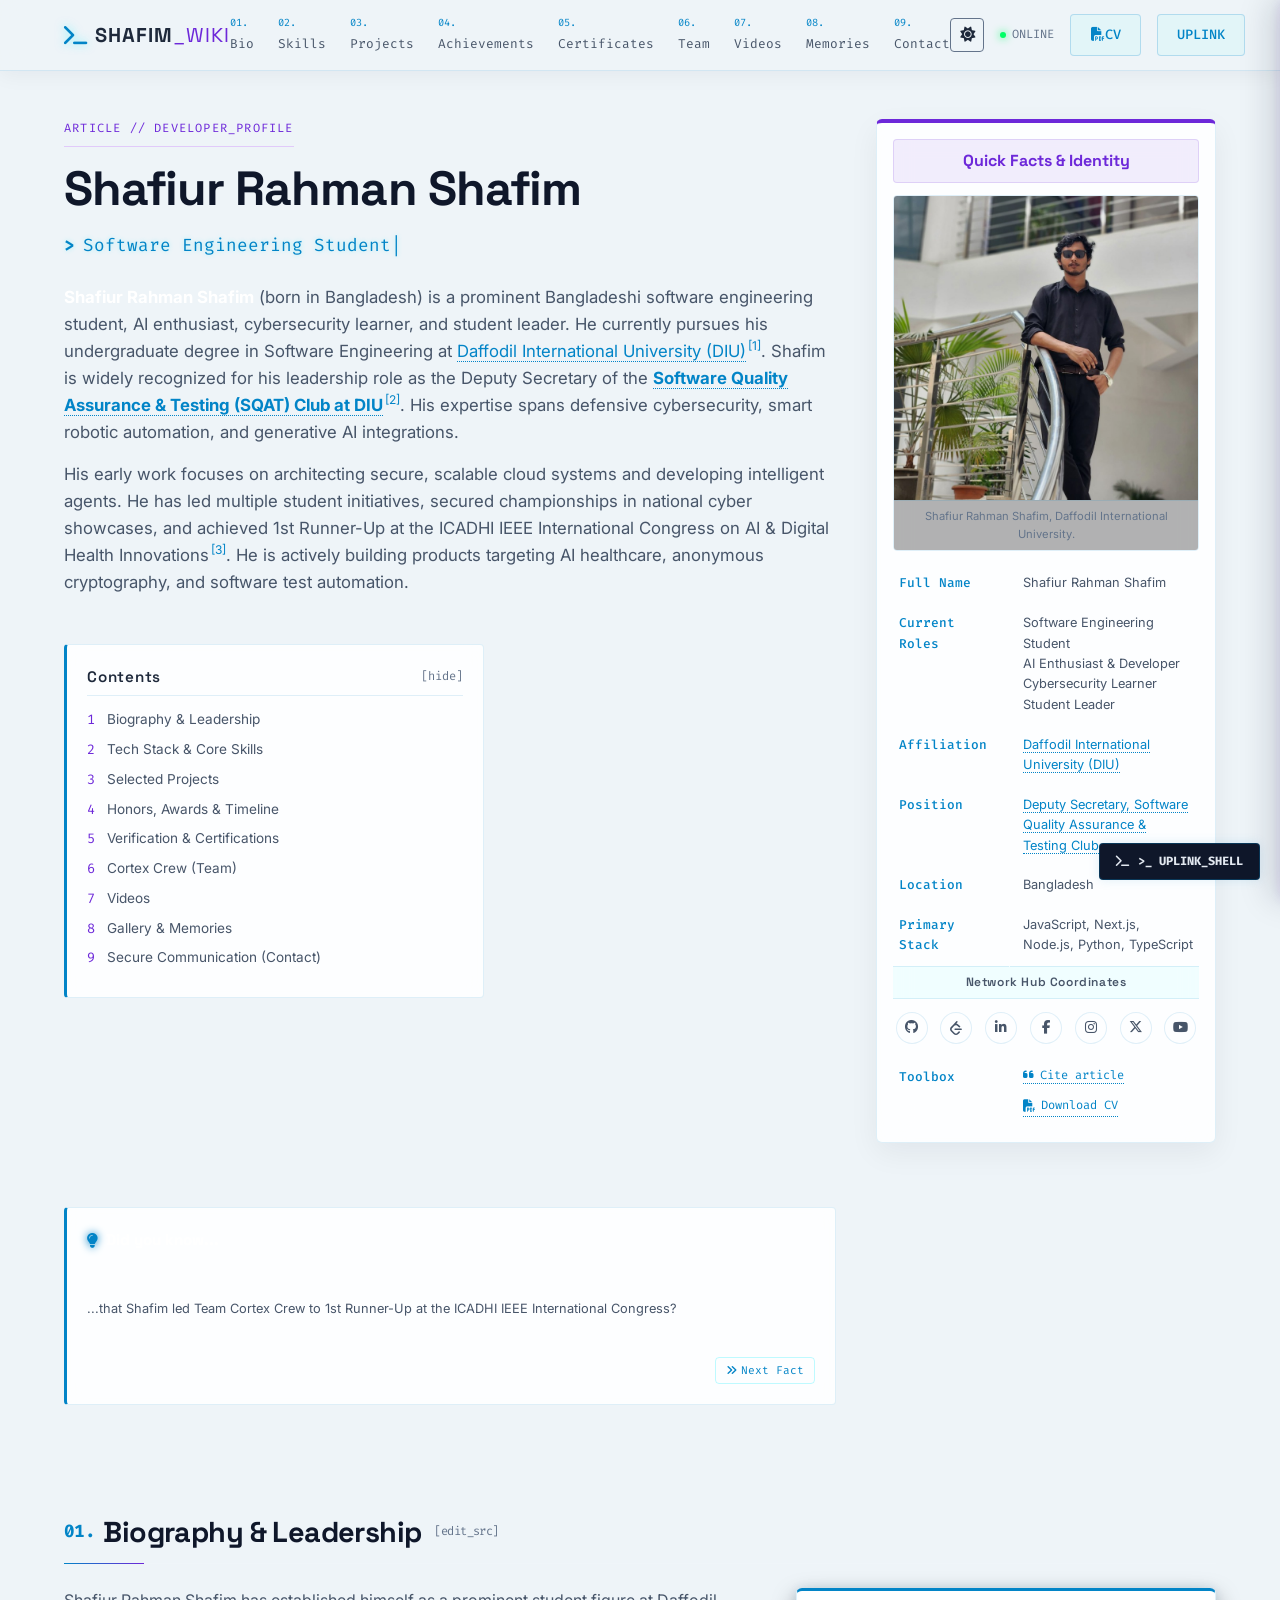
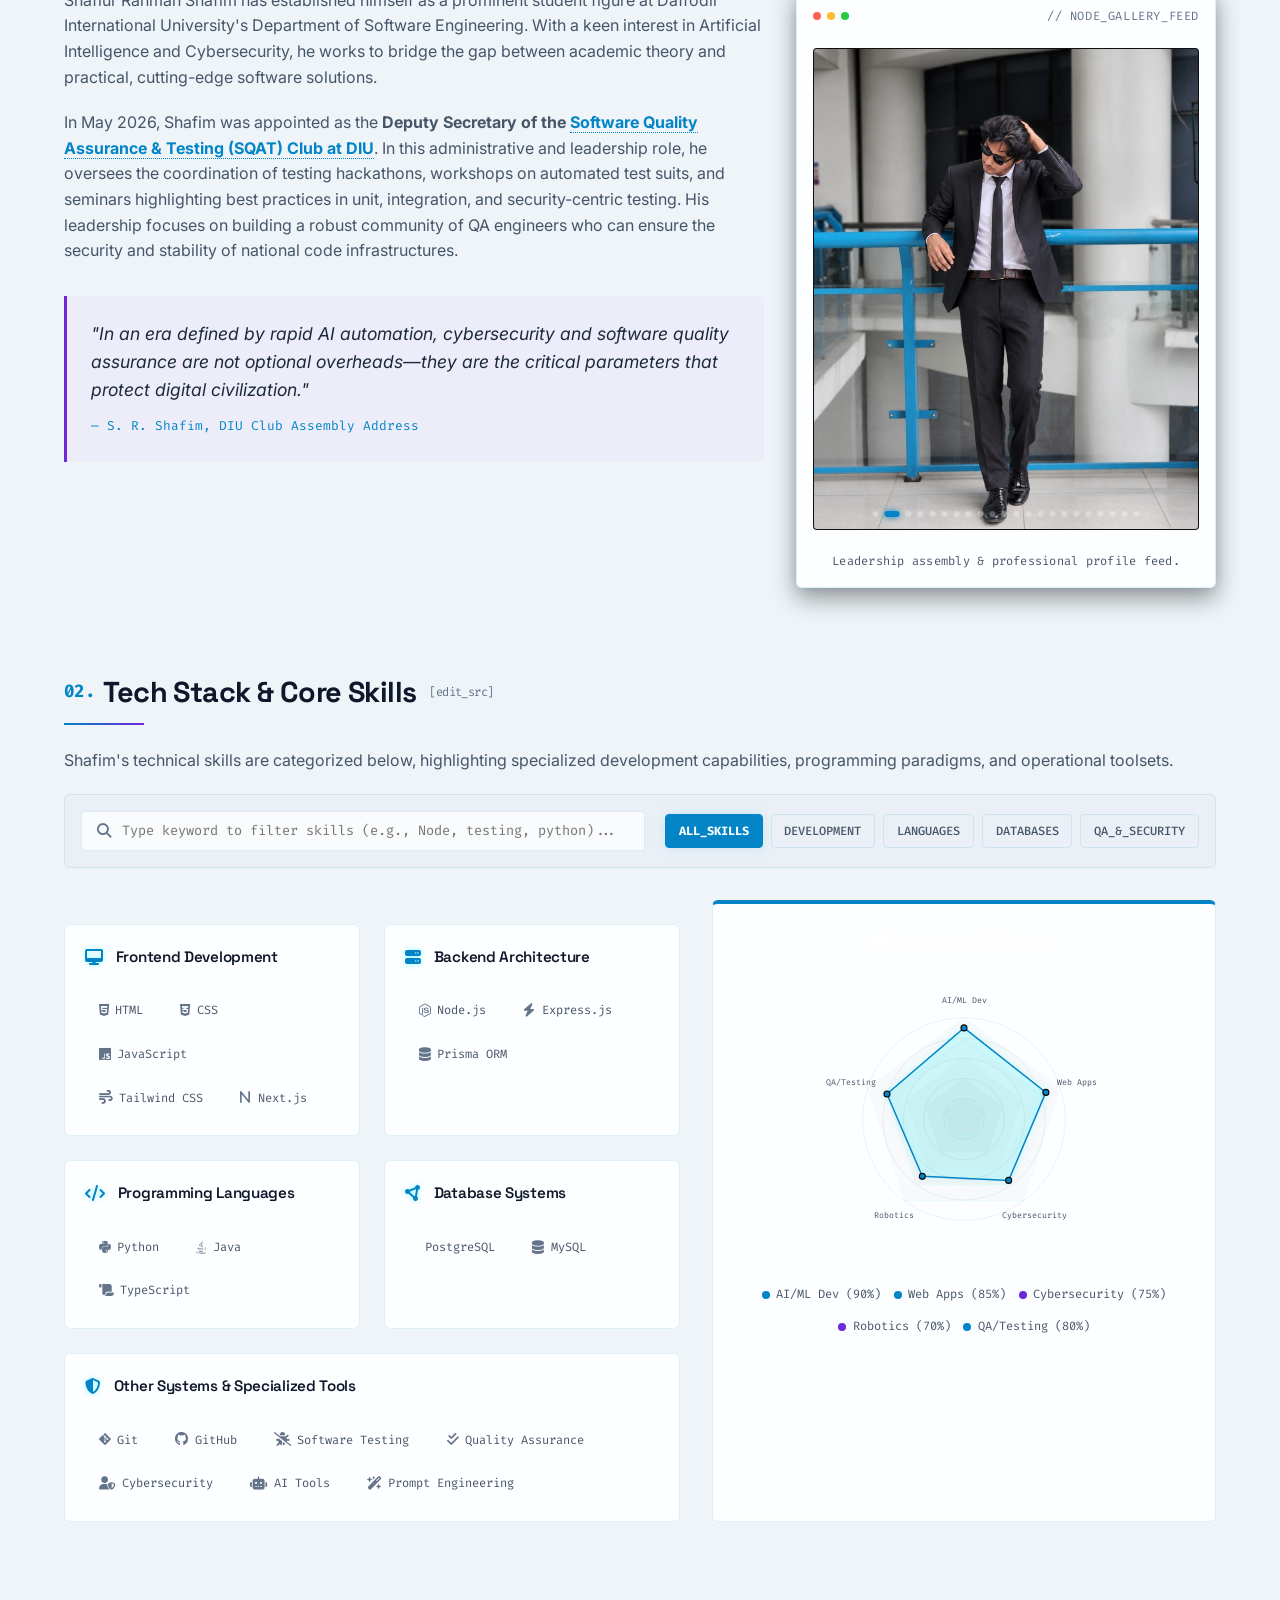
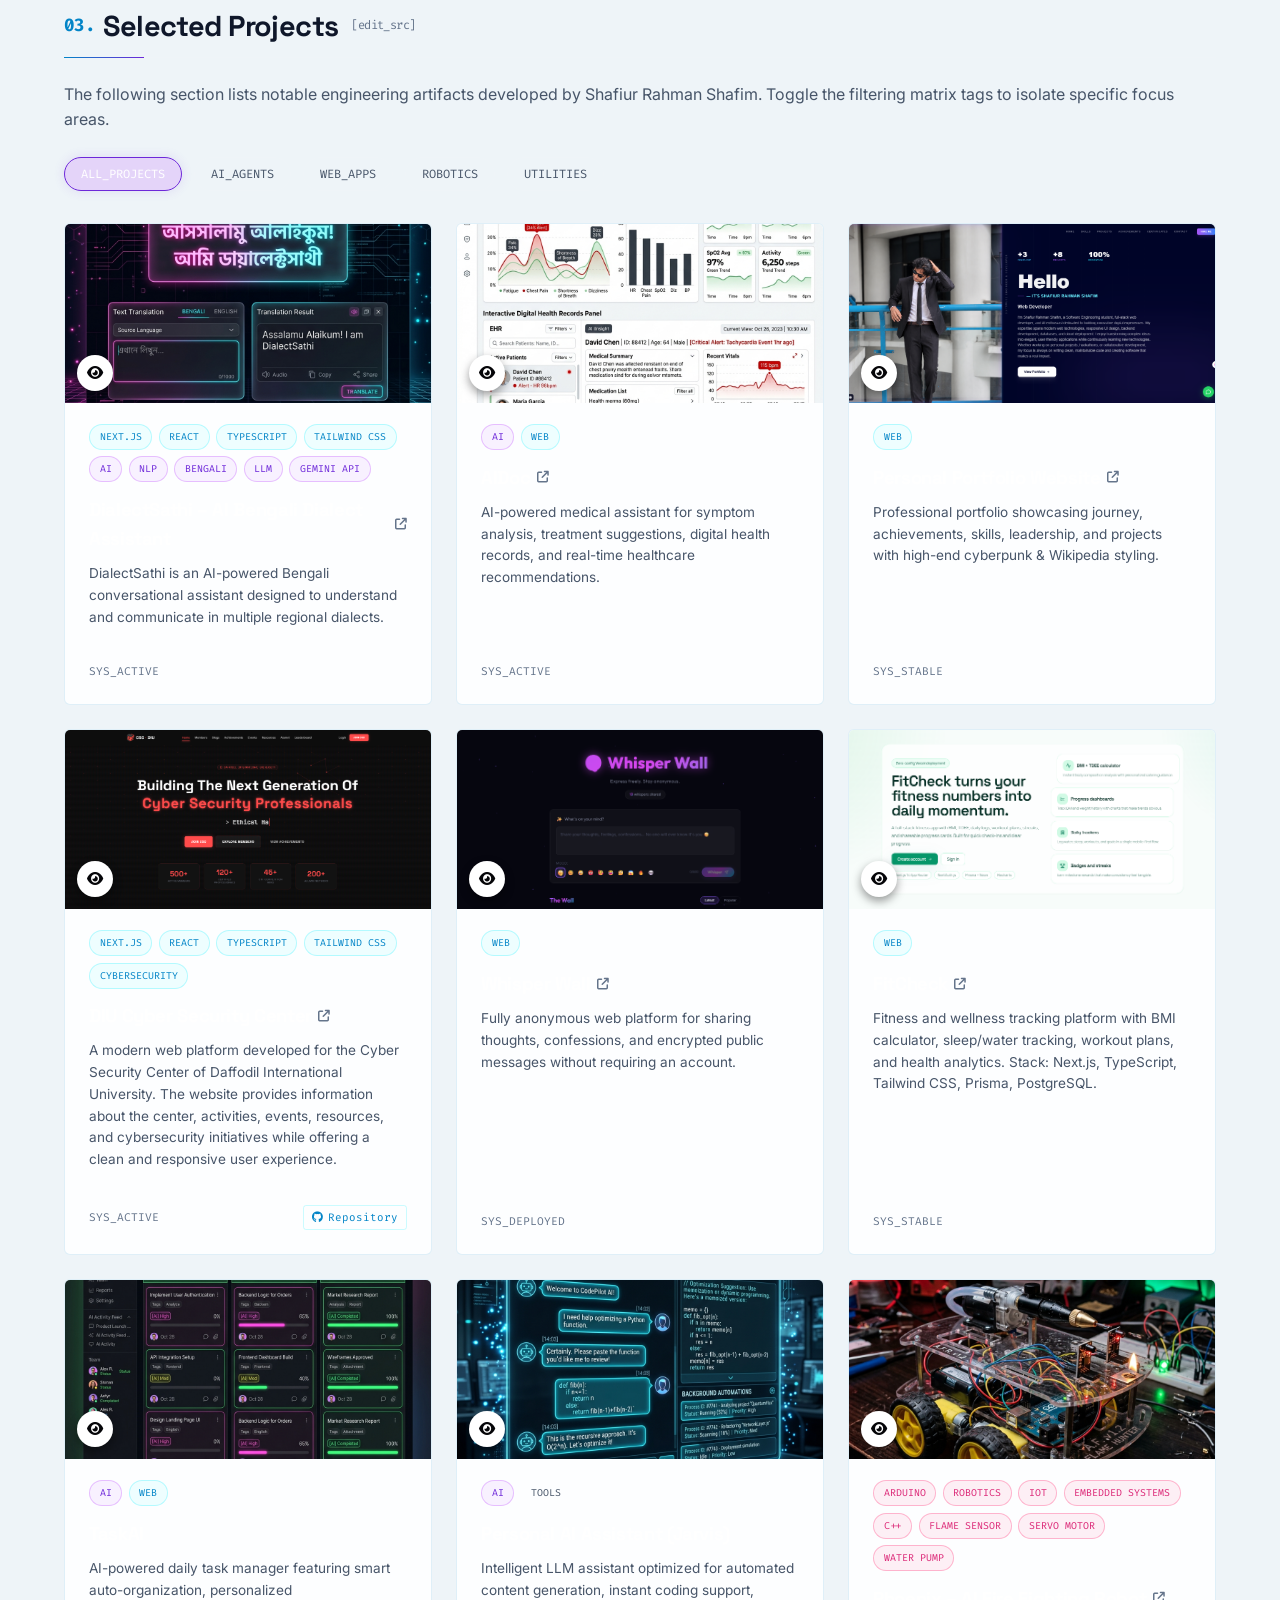
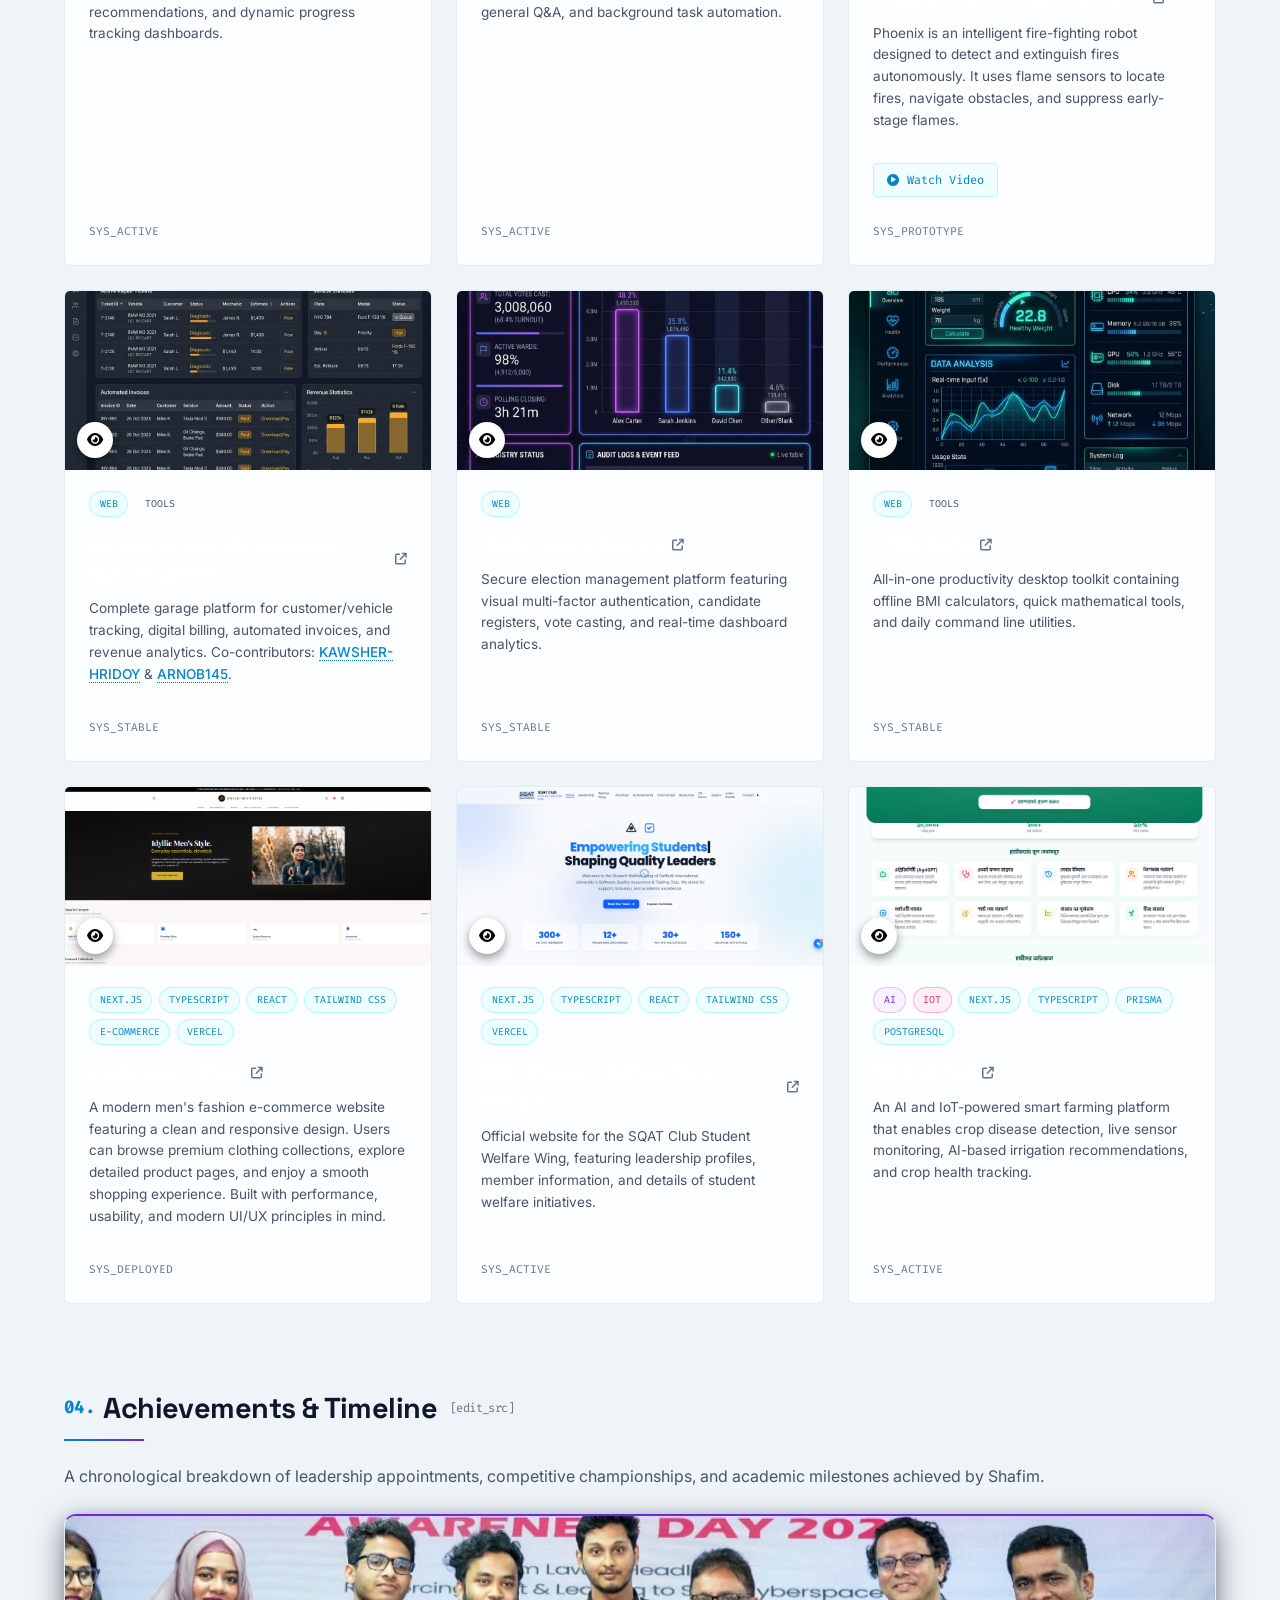
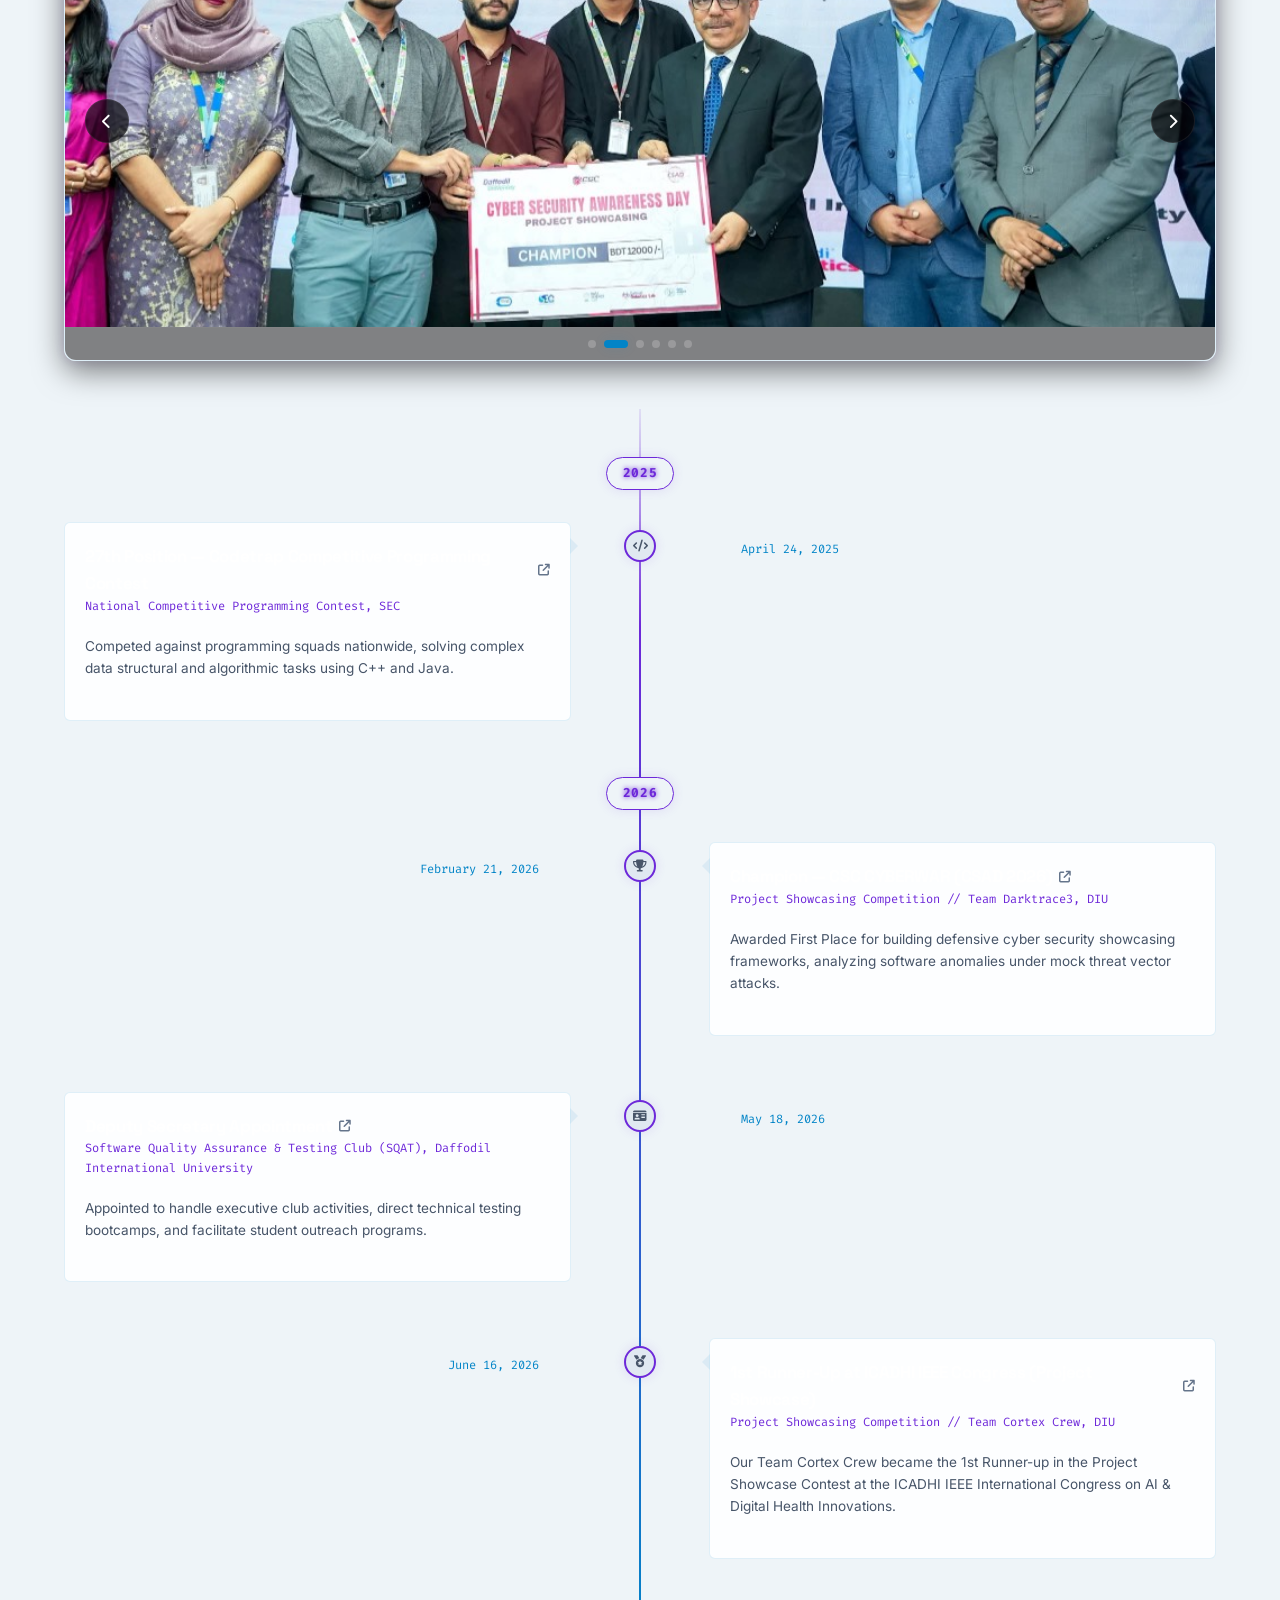
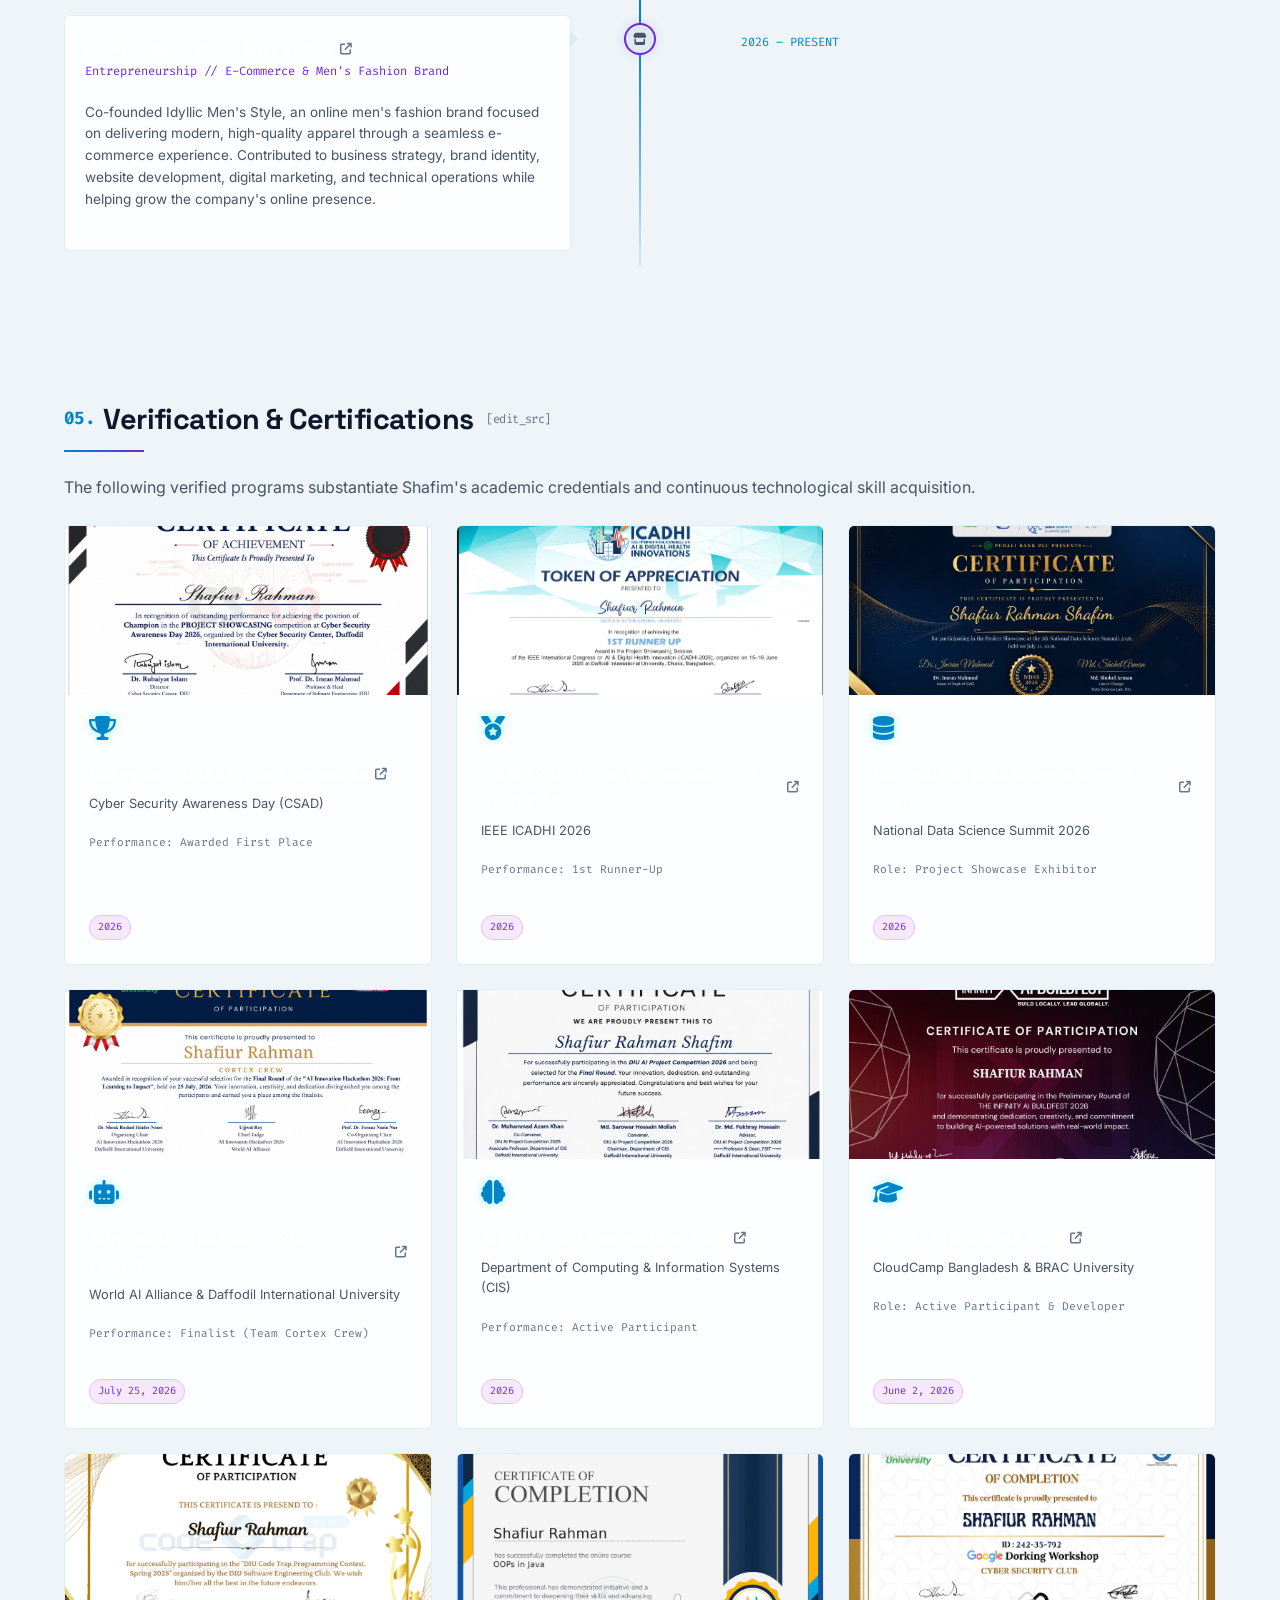
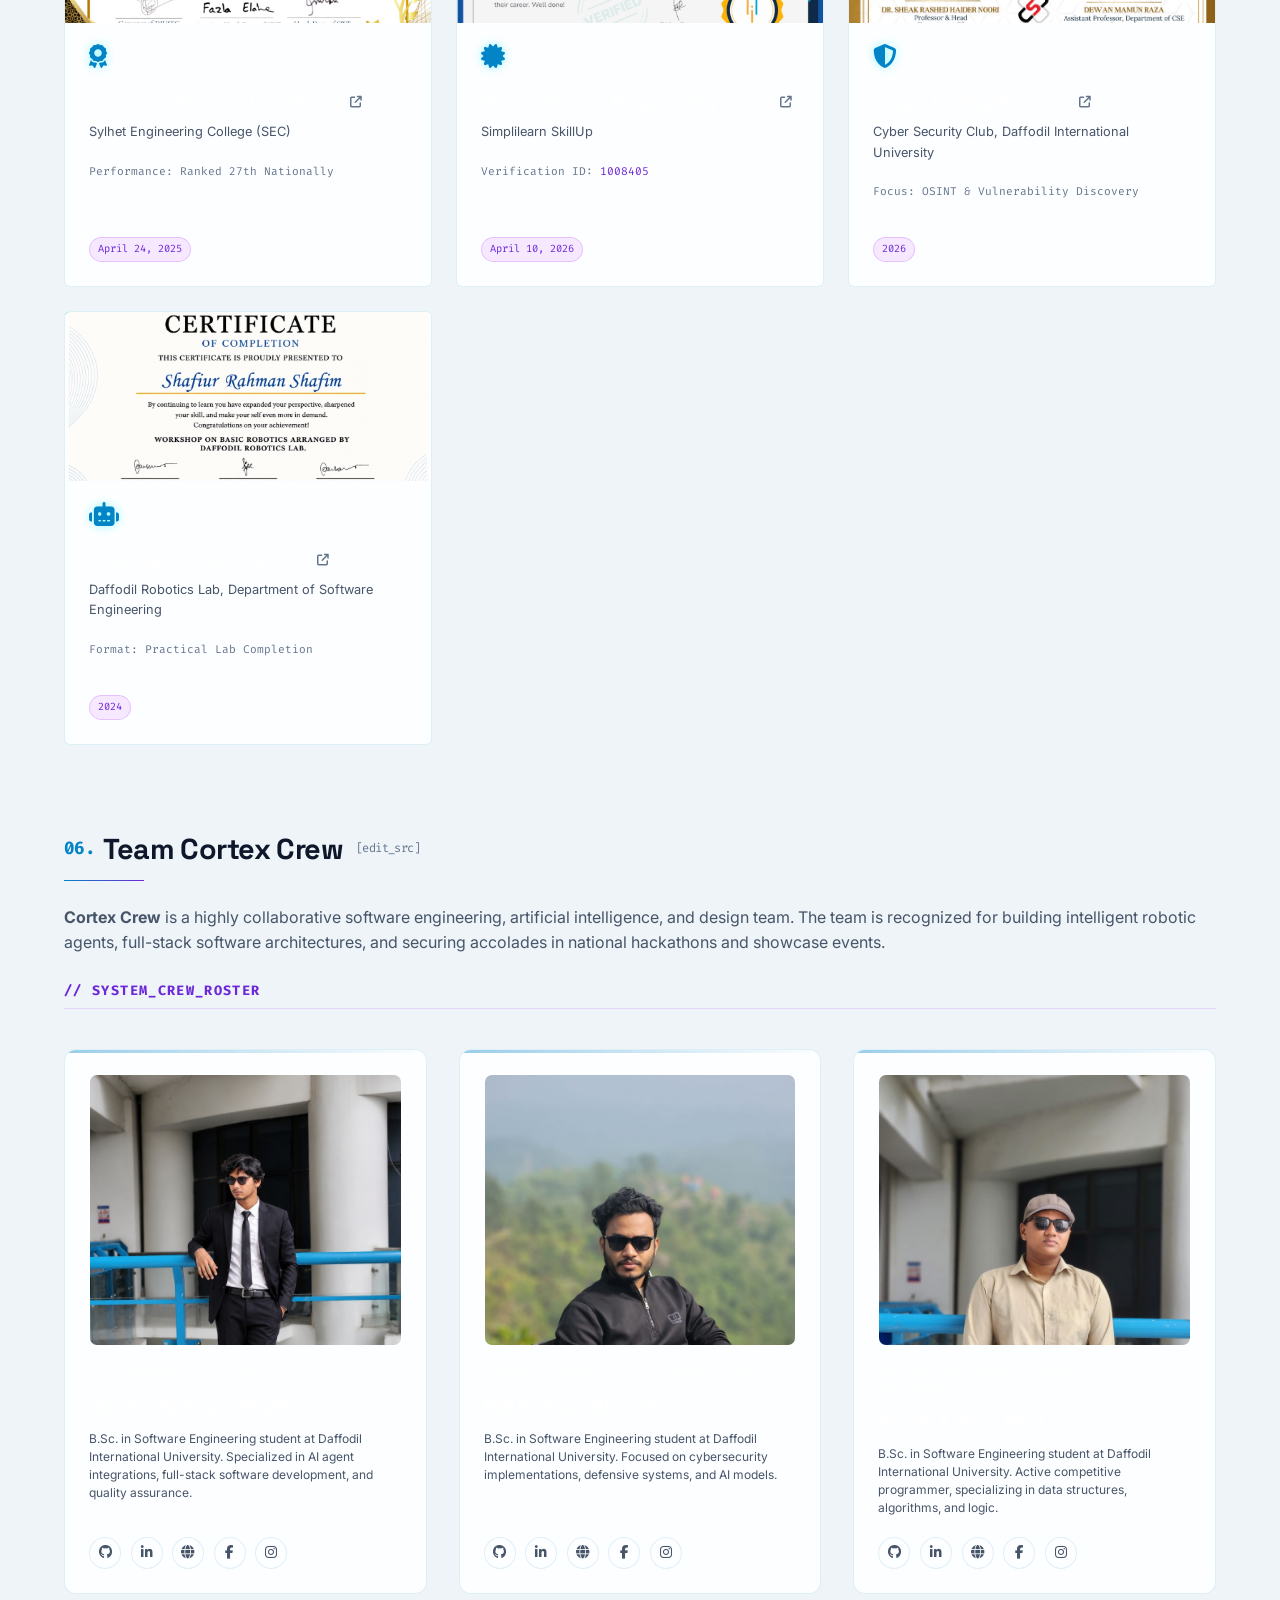
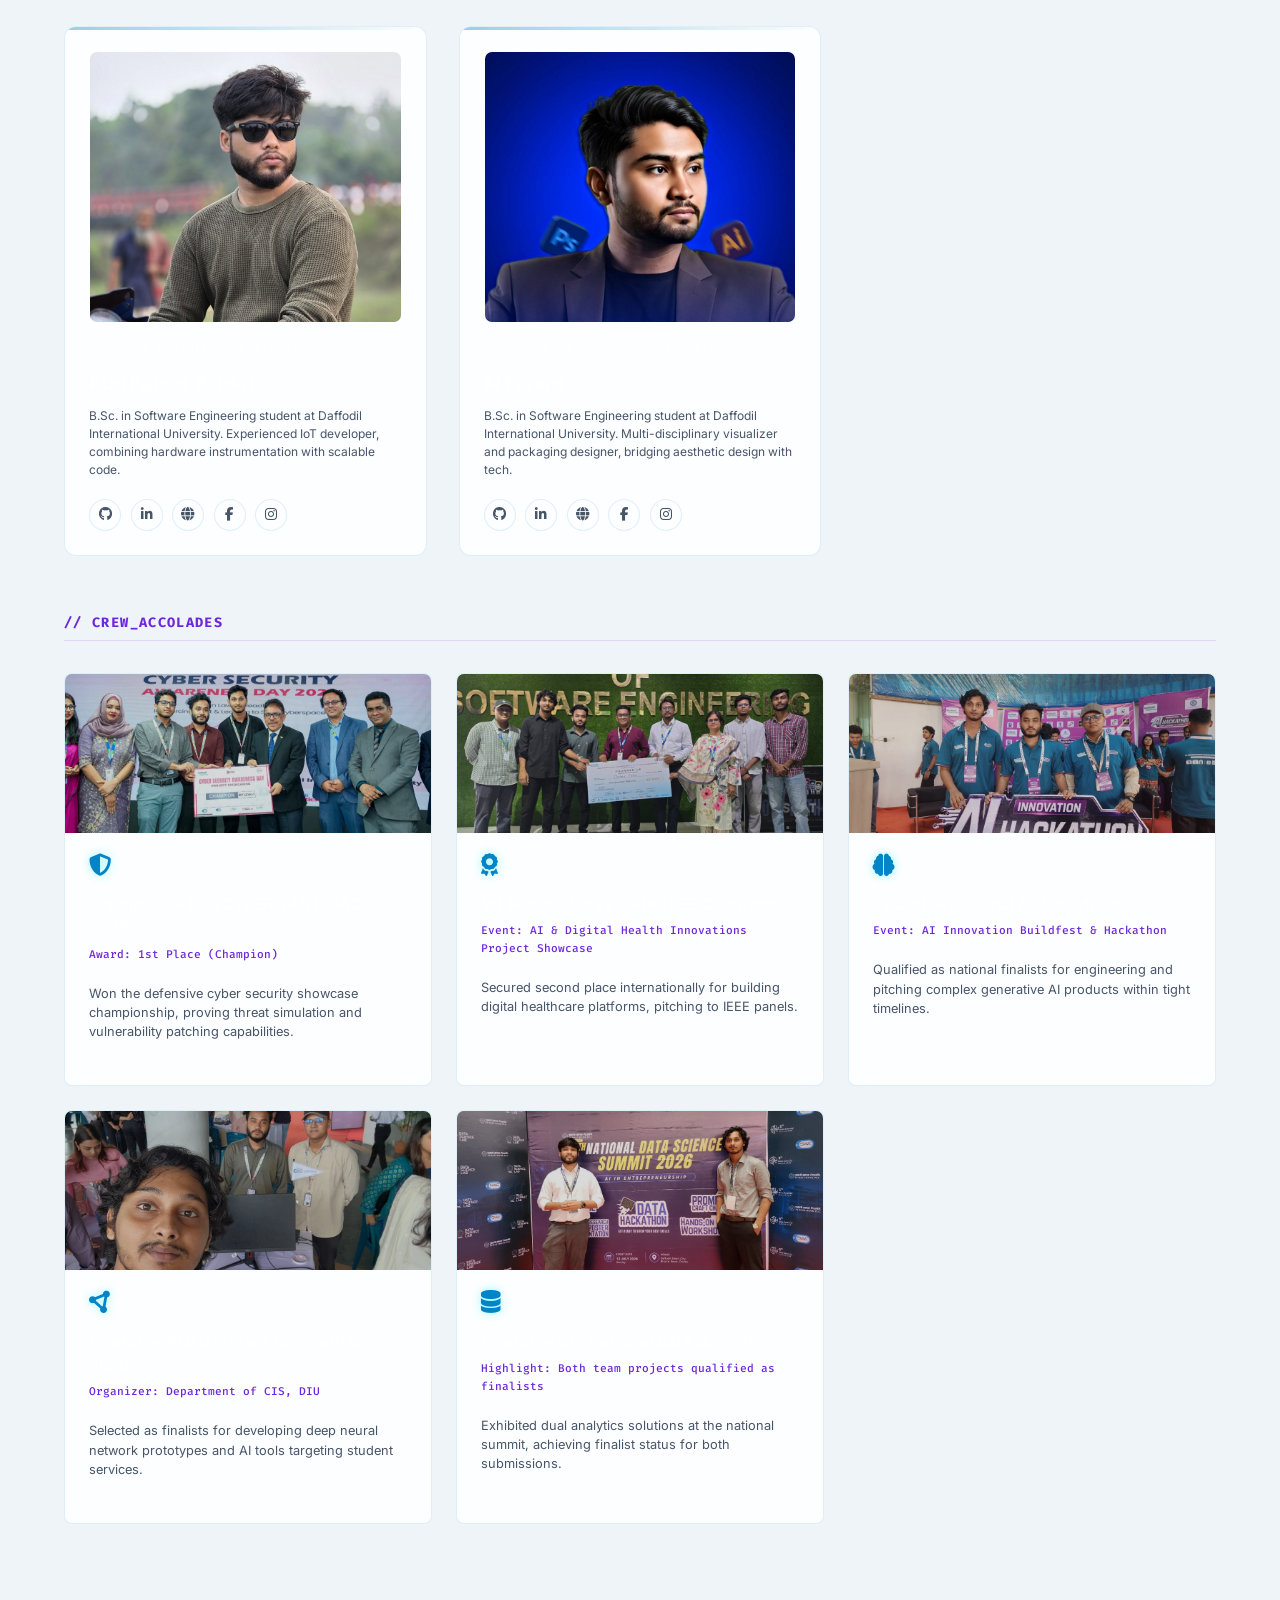
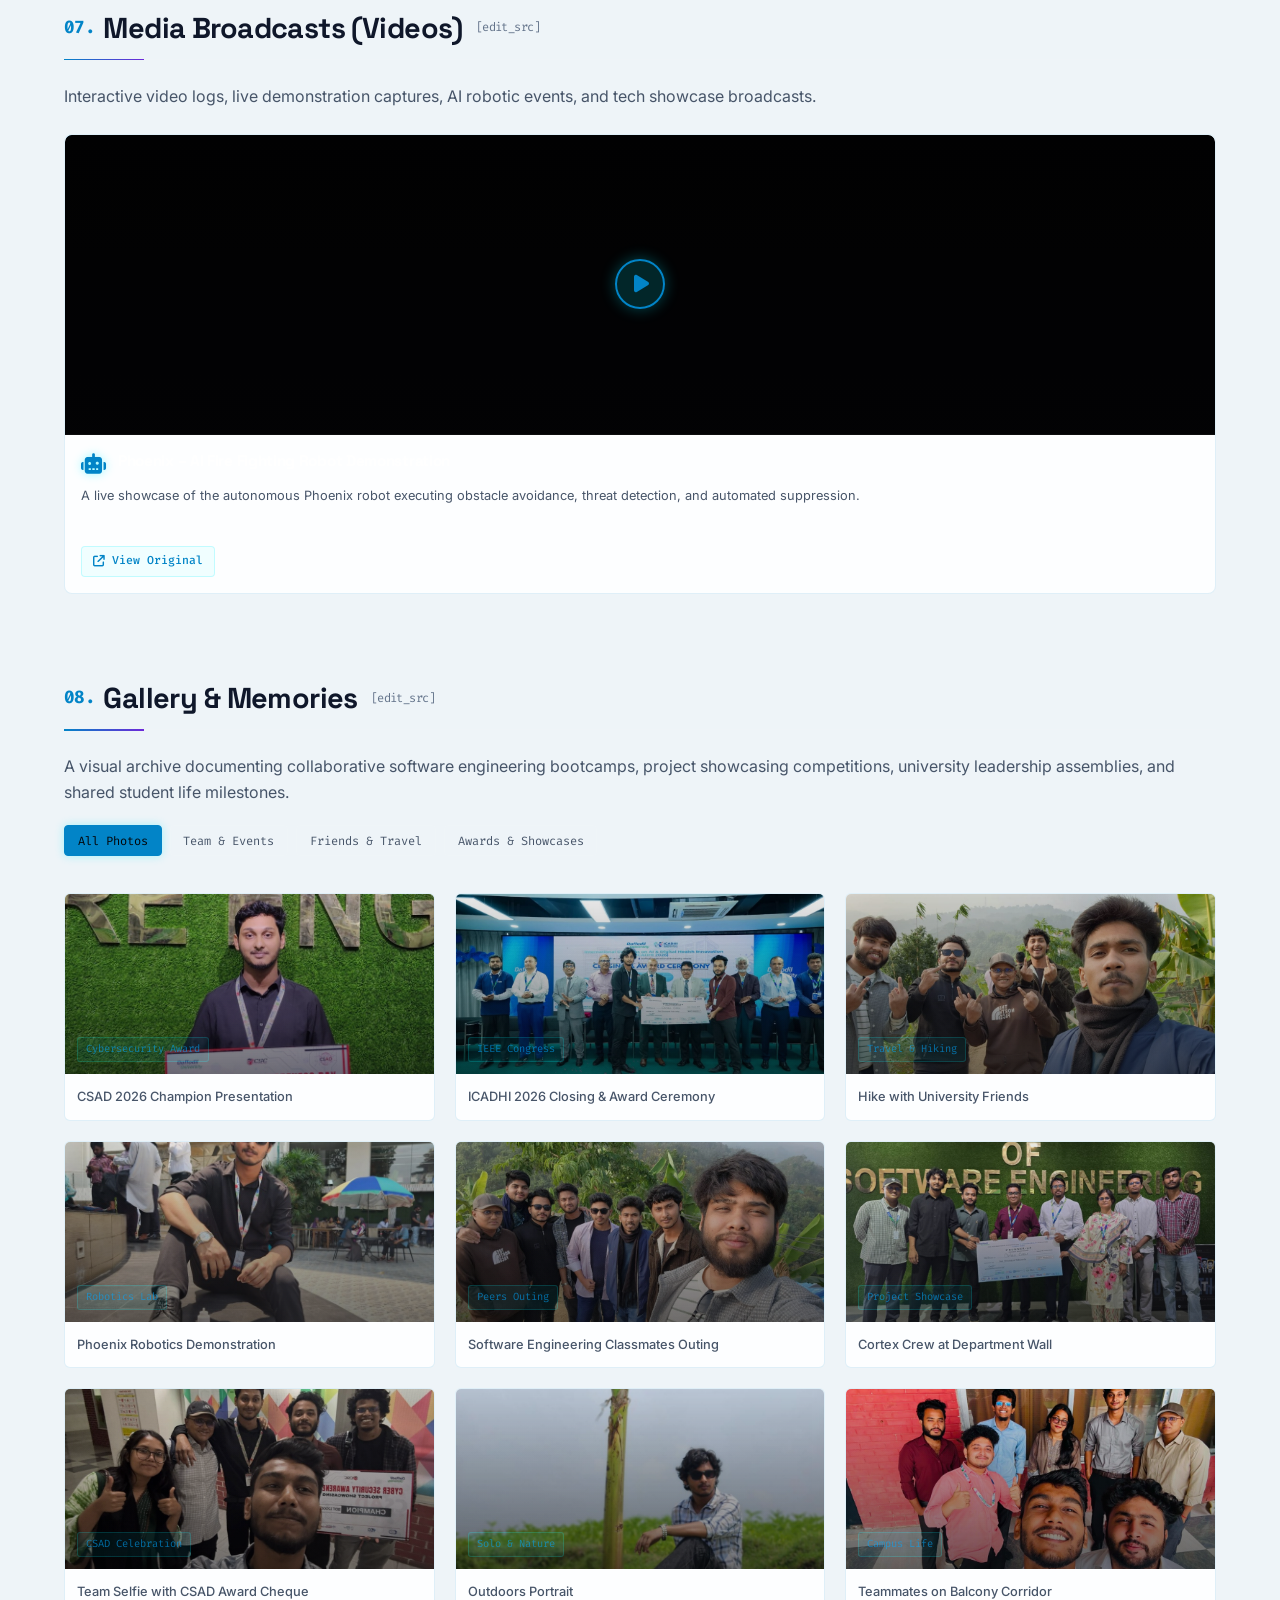
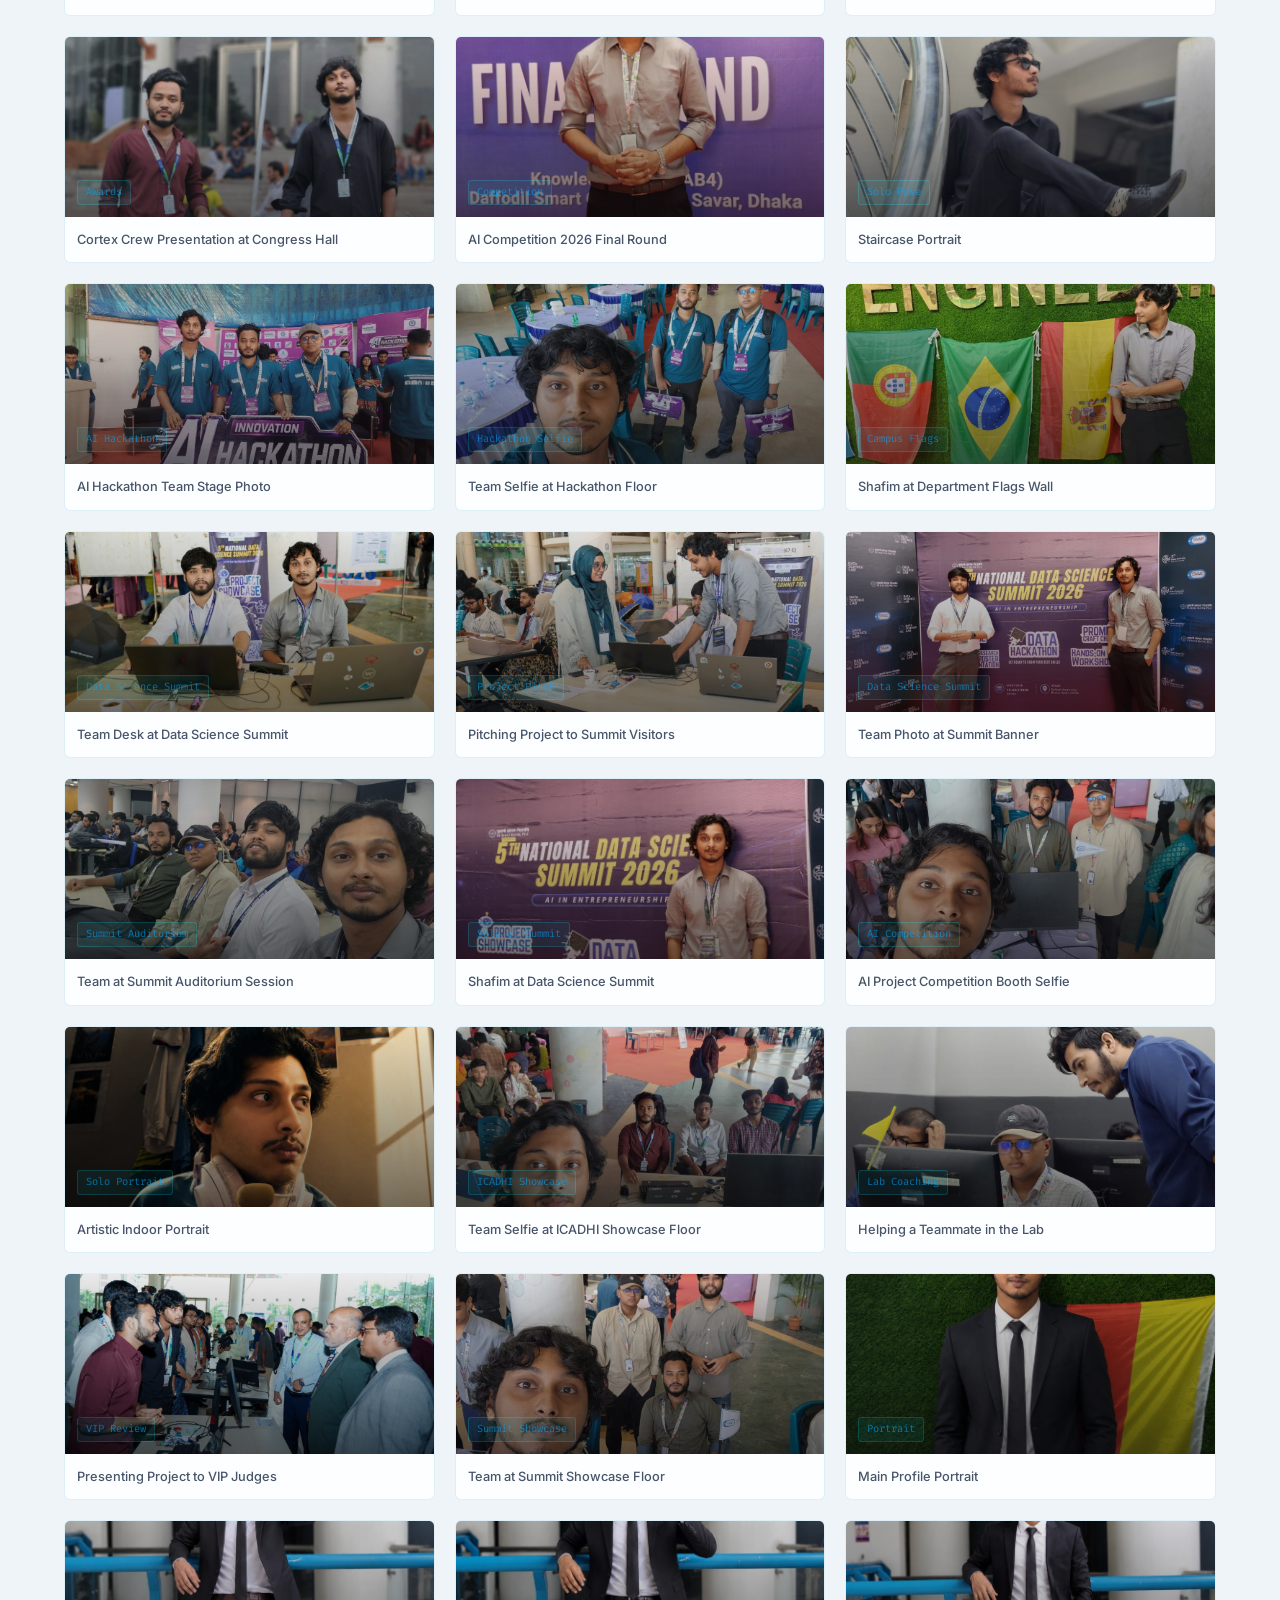
==== index.html @ aa6adaea "add LeetCode profile links to biography infobox and contact links card sections" ====
<!DOCTYPE html>
<html lang="en">
<head>
    <meta charset="UTF-8">
    <meta name="viewport" content="width=device-width, initial-scale=1.0">
    <title>Shafiur Rahman Shafim | Software Engineer & AI Enthusiast Portfolio</title>
    <!-- Favicons -->
    <link rel="icon" type="image/png" sizes="32x32" href="favicon-32.png">
    <link rel="icon" type="image/png" sizes="64x64" href="favicon-64.png">
    <link rel="shortcut icon" href="favicon-32.png">
    <link rel="apple-touch-icon" sizes="180x180" href="apple-touch-icon.png">
    
    <!-- SEO Meta Tags -->
    <meta name="google-site-verification" content="HfGjhHQo8b99qjy9jC3gZS1ObVFfgmWdEdEYsEk9HL4" />
    <meta name="description" content="Official Wikipedia-style cyberpunk portfolio of Shafiur Rahman Shafim - Software Engineering Student at Daffodil International University, AI Enthusiast, Cybersecurity Learner, and Student Leader.">
    <meta name="keywords" content="Shafiur Rahman Shafim, Software Engineer, AI Enthusiast, Cybersecurity, Daffodil International University, DIU, Bangladesh, Portfolio, Web Developer, Robotics">
    <meta name="author" content="Shafiur Rahman Shafim">
    
    <!-- Open Graph / Facebook -->
    <meta property="og:type" content="website">
    <meta property="og:url" content="https://shafiur-rahaman-shafim.vercel.app/">
    <meta property="og:title" content="Shafiur Rahman Shafim | Software Engineer & AI Developer">
    <meta property="og:description" content="Explore the official terminal-style cyberpunk portfolio of Shafiur Rahman Shafim. Discover projects in AI, cybersecurity, software engineering, and student leadership.">
    <meta property="og:image" content="https://shafiur-rahaman-shafim.vercel.app/og_preview.jpg">
    <meta property="og:image:width" content="1200">
    <meta property="og:image:height" content="630">
    <meta property="og:image:type" content="image/jpeg">
    <meta property="og:site_name" content="Shafim Wiki">

    <!-- Twitter -->
    <meta property="twitter:card" content="summary_large_image">
    <meta property="twitter:url" content="https://shafiur-rahaman-shafim.vercel.app/">
    <meta property="twitter:title" content="Shafiur Rahman Shafim | Software Engineer & AI Developer">
    <meta property="twitter:description" content="Explore the official terminal-style cyberpunk portfolio of Shafiur Rahman Shafim. Discover projects in AI, cybersecurity, software engineering, and student leadership.">
    <meta property="twitter:image" content="https://shafiur-rahaman-shafim.vercel.app/portfolio_preview.png">


    <!-- Google Fonts -->
    <link rel="preconnect" href="https://fonts.googleapis.com">
    <link rel="preconnect" href="https://fonts.gstatic.com" crossorigin>
    <link href="https://fonts.googleapis.com/css2?family=Fira+Code:wght@300;400;500;700&family=Inter:wght@300;400;500;600;700&family=Space+Grotesk:wght@400;500;600;700&display=swap" rel="stylesheet">
    
    <!-- Font Awesome Icons -->
    <link rel="stylesheet" href="https://cdnjs.cloudflare.com/ajax/libs/font-awesome/6.5.1/css/all.min.css">
    <!-- Favicon link -->
    <link rel="icon" type="image/png" href="favicon.png?v=3">
    <link rel="shortcut icon" type="image/png" href="favicon.png?v=3">
    
    <!-- Custom Style Sheet -->
    <link rel="stylesheet" href="style.css?v=1.7">
</head>
<body>

    <!-- Scroll Progress Indicator -->
    <div id="scroll-progress" class="scroll-progress-bar"></div>

    <!-- Custom Cursor Glow -->
    <div id="custom-cursor" class="custom-cursor-glow"></div>

    <!-- Canvas Background for Hero Particles -->
    <div class="particle-background-container">
        <canvas id="particle-canvas"></canvas>
    </div>

    <!-- Wikipedia Cyberpunk Top Navigation Bar -->
    <header class="main-header">
        <div class="header-container">
            <div class="header-logo">
                <i class="fa-solid fa-terminal logo-icon"></i>
                <span class="logo-text">SHAFIM<span class="logo-accent">_WIKI</span></span>
            </div>
            
            <nav class="main-nav">
                <a href="#biography" class="nav-link"><span class="nav-num">01.</span> Bio</a>
                <a href="#skills" class="nav-link"><span class="nav-num">02.</span> Skills</a>
                <a href="#projects" class="nav-link"><span class="nav-num">03.</span> Projects</a>
                <a href="#achievements" class="nav-link"><span class="nav-num">04.</span> Achievements</a>
                <a href="#certificates" class="nav-link"><span class="nav-num">05.</span> Certificates</a>
                <a href="#cortex-crew" class="nav-link"><span class="nav-num">06.</span> Team</a>
                <a href="#videos" class="nav-link"><span class="nav-num">07.</span> Videos</a>
                <a href="#memories" class="nav-link"><span class="nav-num">08.</span> Memories</a>
                <a href="#contact" class="nav-link"><span class="nav-num">09.</span> Contact</a>
            </nav>

            <div class="header-actions">
                <button id="theme-toggle" class="theme-toggle-btn" aria-label="Toggle Theme" title="Toggle Light/Dark Mode">
                    <i class="fa-solid fa-moon theme-icon"></i>
                </button>
                <span class="system-status"><span class="status-pulse"></span> ONLINE</span>
                <a href="Shafiur_Rahman_CV.pdf" download="Shafiur_Rahman_CV.pdf" class="btn btn-nav"><i class="fa-solid fa-file-pdf"></i> CV</a>
                <a href="#contact" class="btn btn-nav">UPLINK</a>
            </div>

            <button id="mobile-menu-toggle" class="mobile-menu-toggle" aria-label="Toggle Menu">
                <i class="fa-solid fa-bars"></i>
            </button>
        </div>
    </header>

    <!-- Main Container -->
    <main class="main-content container">
        
        <!-- Hero and Lead Section -->
        <section class="hero-section reveal-element">
            <div class="hero-layout">
                <!-- Left Lead Paragraph & Typewriter Intro -->
                <div class="hero-intro">
                    <div class="wiki-tag">ARTICLE // DEVELOPER_PROFILE</div>
                    <h1 class="main-title">Shafiur Rahman Shafim</h1>
                    
                    <div class="typewriter-container">
                        <span class="terminal-prompt">&gt;</span> <span id="typewriter" class="typewriter-text"></span><span class="cursor-blink">|</span>
                    </div>

                    <div class="lead-paragraph">
                        <p>
                            <strong>Shafiur Rahman Shafim</strong> (born in Bangladesh) is a prominent Bangladeshi software engineering student, AI enthusiast, cybersecurity learner, and student leader. He currently pursues his undergraduate degree in Software Engineering at <a href="https://daffodilvarsity.edu.bd" target="_blank" rel="noopener noreferrer" class="wiki-link">Daffodil International University (DIU)</a><sup class="citation"><a href="#cite_note-1">[1]</a></sup>. Shafim is widely recognized for his leadership role as the Deputy Secretary of the <strong><a href="https://www.facebook.com/profile.php?id=61561800885287" target="_blank" rel="noopener noreferrer" class="wiki-link">Software Quality Assurance & Testing (SQAT) Club at DIU</a></strong><sup class="citation"><a href="#cite_note-2">[2]</a></sup>. His expertise spans defensive cybersecurity, smart robotic automation, and generative AI integrations.
                        </p>
                        <p>
                            His early work focuses on architecting secure, scalable cloud systems and developing intelligent agents. He has led multiple student initiatives, secured championships in national cyber showcases, and achieved 1st Runner-Up at the ICADHI IEEE International Congress on AI & Digital Health Innovations<sup class="citation"><a href="#cite_note-3">[3]</a></sup>. He is actively building products targeting AI healthcare, anonymous cryptography, and software test automation.
                        </p>
                    </div>

                    <!-- Wikipedia Style Table of Contents -->
                    <div class="contents-box">
                        <div class="contents-header">
                            <span class="contents-title">Contents</span>
                            <span class="contents-toggle" onclick="toggleContents()">[hide]</span>
                        </div>
                         <ol class="contents-list" id="contents-list">
                             <li><a href="#biography"><span class="toc-number">1</span> Biography & Leadership</a></li>
                             <li><a href="#skills"><span class="toc-number">2</span> Tech Stack & Core Skills</a></li>
                             <li><a href="#projects"><span class="toc-number">3</span> Selected Projects</a></li>
                             <li><a href="#achievements"><span class="toc-number">4</span> Honors, Awards & Timeline</a></li>
                             <li><a href="#certificates"><span class="toc-number">5</span> Verification & Certifications</a></li>
                             <li><a href="#cortex-crew"><span class="toc-number">6</span> Cortex Crew (Team)</a></li>
                             <li><a href="#videos"><span class="toc-number">7</span> Videos</a></li>
                             <li><a href="#memories"><span class="toc-number">8</span> Gallery & Memories</a></li>
                             <li><a href="#contact"><span class="toc-number">9</span> Secure Communication (Contact)</a></li>
                         </ol>
                    </div>
                </div>

                <!-- Right Wikipedia Infobox -->
                <aside class="infobox">
                    <div class="infobox-header">Quick Facts & Identity</div>
                    
                    <div class="infobox-image-container">
                        <img src="shafim_avatar.jpg" alt="Shafiur Rahman Shafim" class="infobox-image">
                        <div class="infobox-image-caption">Shafiur Rahman Shafim, Daffodil International University.</div>
                    </div>

                    <table class="infobox-table">
                        <tbody>
                            <tr>
                                <th scope="row">Full Name</th>
                                <td>Shafiur Rahman Shafim</td>
                            </tr>
                            <tr>
                                <th scope="row">Current Roles</th>
                                <td>
                                    Software Engineering Student<br>
                                    AI Enthusiast & Developer<br>
                                    Cybersecurity Learner<br>
                                    Student Leader
                                </td>
                            </tr>
                            <tr>
                                <th scope="row">Affiliation</th>
                                <td>
                                    <a href="https://daffodilvarsity.edu.bd" target="_blank" rel="noopener noreferrer" class="wiki-link">Daffodil International University (DIU)</a>
                                </td>
                            </tr>
                            <tr>
                                <th scope="row">Position</th>
                                <td><a href="https://www.facebook.com/photo/?fbid=122112039584393362&set=a.122105207846393362&_rdc=1&_rdr#" target="_blank" rel="noopener noreferrer" class="wiki-link">Deputy Secretary, Software Quality Assurance & Testing Club</a></td>
                            </tr>
                            <tr>
                                <th scope="row">Location</th>
                                <td>Bangladesh</td>
                            </tr>
                            <tr>
                                <th scope="row">Primary Stack</th>
                                <td>JavaScript, Next.js, Node.js, Python, TypeScript</td>
                            </tr>
                            <tr class="infobox-divider">
                                <td colspan="2">Network Hub Coordinates</td>
                            </tr>
                            <tr>
                                <td colspan="2" class="infobox-social-cell">
                                    <div class="infobox-socials">
                                         <a href="https://github.com/Shafiur0" target="_blank" rel="noopener noreferrer" class="social-btn" title="GitHub">
                                             <i class="fa-brands fa-github"></i>
                                         </a>
                                         <a href="https://leetcode.com/u/shafiurrahmanshafim/" target="_blank" rel="noopener noreferrer" class="social-btn" title="LeetCode">
                                             <svg role="img" viewBox="0 0 24 24" xmlns="http://www.w3.org/2000/svg"><path d="M13.483 0a1.374 1.374 0 0 0-.961.438L7.116 6.226l-3.854 4.126a5.266 5.266 0 0 0-1.209 2.104 5.35 5.35 0 0 0-.125.513 5.527 5.527 0 0 0 .062 2.362 5.83 5.83 0 0 0 .349 1.017 5.938 5.938 0 0 0 1.271 1.818l4.277 4.193.039.038c2.248 2.165 5.852 2.133 8.063-.074l2.396-2.392c.54-.54.54-1.414.003-1.955a1.378 1.378 0 0 0-1.951-.003l-2.396 2.392a3.021 3.021 0 0 1-4.205.038l-.02-.019-4.276-4.193c-.652-.64-.972-1.469-.948-2.263a2.68 2.68 0 0 1 .066-.523 2.545 2.545 0 0 1 .619-1.164L9.13 8.114c1.058-1.134 3.204-1.27 4.43-.278l3.501 2.831c.593.48 1.461.387 1.94-.207a1.384 1.384 0 0 0-.207-1.943l-3.5-2.831c-.8-.647-1.766-1.045-2.774-1.202l2.015-2.158A1.384 1.384 0 0 0 13.483 0zm-2.866 12.815a1.38 1.38 0 0 0-1.38 1.382 1.38 1.38 0 0 0 1.38 1.382H20.79a1.38 1.38 0 0 0 1.38-1.382 1.38 1.38 0 0 0-1.38-1.382z"/></svg>
                                         </a>
                                         <a href="https://www.linkedin.com/in/shafiur-rahman-shafim/" target="_blank" rel="noopener noreferrer" class="social-btn" title="LinkedIn">
                                             <i class="fa-brands fa-linkedin-in"></i>
                                         </a>
                                        <a href="https://www.facebook.com/shafiurrahaman.shafim" target="_blank" rel="noopener noreferrer" class="social-btn" title="Facebook">
                                            <i class="fa-brands fa-facebook-f"></i>
                                        </a>
                                        <a href="https://www.instagram.com/shafiurshafim" target="_blank" rel="noopener noreferrer" class="social-btn" title="Instagram">
                                            <i class="fa-brands fa-instagram"></i>
                                        </a>
                                        <a href="https://x.com/Shafiur792" target="_blank" rel="noopener noreferrer" class="social-btn" title="X (Twitter)">
                                            <i class="fa-brands fa-x-twitter"></i>
                                        </a>
                                        <a href="https://www.youtube.com/@SRSdev" target="_blank" rel="noopener noreferrer" class="social-btn" title="YouTube">
                                            <i class="fa-brands fa-youtube"></i>
                                        </a>
                                    </div>
                                </td>
                            </tr>
                            <tr class="infobox-tool-row">
                                <th scope="row">Toolbox</th>
                                <td>
                                    <div class="infobox-toolbox-btns">
                                        <button id="cite-article-btn" class="wiki-cite-btn"><i class="fa-solid fa-quote-left"></i> Cite article</button>
                                        <a href="Shafiur_Rahman_CV.pdf" download="Shafiur_Rahman_CV.pdf" class="wiki-cv-btn"><i class="fa-solid fa-file-pdf"></i> Download CV</a>
                                    </div>
                                </td>
                            </tr>
                        </tbody>
                    </table>
                </aside>

                <!-- Did You Know Sidebar Widget -->
                <div class="dyk-box wiki-sidebar-box">
                    <div class="dyk-header">
                        <i class="fa-solid fa-lightbulb dyk-icon"></i>
                        <span>Did you know...</span>
                    </div>
                    <div class="dyk-content">
                        <p id="dyk-text">...that Shafim led Team Cortex Crew to 1st Runner-Up at the ICADHI IEEE International Congress?</p>
                    </div>
                    <div class="dyk-footer">
                        <button id="dyk-next-btn" class="dyk-btn"><i class="fa-solid fa-angles-right"></i> Next Fact</button>
                    </div>
                </div>
            </div>
        </section>

        <!-- Section: Biography -->
        <section id="biography" class="wiki-section reveal-element">
            <h2 class="section-title">
                <span class="section-num">01.</span> Biography & Leadership
                <span class="wiki-edit">[<a href="#contact" class="wiki-edit-link">edit_src</a>]</span>
            </h2>
            <div class="section-content">
                <div class="bio-layout-container">
                    <div class="bio-text-col">
                        <p>
                            Shafiur Rahman Shafim has established himself as a prominent student figure at Daffodil International University's Department of Software Engineering. With a keen interest in Artificial Intelligence and Cybersecurity, he works to bridge the gap between academic theory and practical, cutting-edge software solutions.
                        </p>
                        <p>
                            In May 2026, Shafim was appointed as the <strong>Deputy Secretary of the <a href="https://www.facebook.com/profile.php?id=61561800885287" target="_blank" rel="noopener noreferrer" class="wiki-link">Software Quality Assurance & Testing (SQAT) Club at DIU</a></strong>. In this administrative and leadership role, he oversees the coordination of testing hackathons, workshops on automated test suits, and seminars highlighting best practices in unit, integration, and security-centric testing. His leadership focuses on building a robust community of QA engineers who can ensure the security and stability of national code infrastructures.
                        </p>
                        <div class="quote-box">
                            <p class="quote-text">
                                "In an era defined by rapid AI automation, cybersecurity and software quality assurance are not optional overheads—they are the critical parameters that protect digital civilization."
                            </p>
                            <span class="quote-author">— S. R. Shafim, DIU Club Assembly Address</span>
                        </div>
                    </div>
                    
                    <div class="bio-image-col">
                        <div class="bio-gallery-card">
                            <div class="gallery-card-header">
                                <span class="header-dot red"></span>
                                <span class="header-dot yellow"></span>
                                <span class="header-dot green"></span>
                                <span class="gallery-title">// NODE_GALLERY_FEED</span>
                            </div>
                            <div class="gallery-slider-wrapper">
                                <button class="gallery-nav-btn prev" id="bio-gallery-prev-btn" aria-label="Previous Slide"><i class="fa-solid fa-chevron-left"></i></button>
                                <button class="gallery-nav-btn next" id="bio-gallery-next-btn" aria-label="Next Slide"><i class="fa-solid fa-chevron-right"></i></button>
                                <div class="gallery-slides" id="bio-gallery-slides">
                                    <!-- Slide 1 -->
                                    <div class="gallery-slide active" data-index="0">
                                        <img loading="lazy" src="bio1.jpg" alt="Shafim - Software Leadership" class="gallery-img">
                                    </div>
                                    <!-- Slide 2 -->
                                    <div class="gallery-slide" data-index="1">
                                        <img loading="lazy" src="bio2.jpg" alt="Shafim - Professional Pose" class="gallery-img">
                                    </div>
                                    <!-- Slide 3 -->
                                    <div class="gallery-slide" data-index="2">
                                        <img loading="lazy" src="bio3.jpg" alt="Shafim - Portrait" class="gallery-img">
                                    </div>
                                    <!-- Slide 4 -->
                                    <div class="gallery-slide" data-index="3">
                                        <img loading="lazy" src="bio4.jpg" alt="Shafim - Standing" class="gallery-img">
                                    </div>
                                    <!-- Slide 5 -->
                                    <div class="gallery-slide" data-index="4">
                                        <img loading="lazy" src="bio5.jpg" alt="Shafim - Walking Pose" class="gallery-img">
                                    </div>
                                    <!-- Slide 6 -->
                                    <div class="gallery-slide" data-index="5">
                                        <img loading="lazy" src="bio6.jpg" alt="Shafim - Digital Brand Badge" class="gallery-img">
                                    </div>
                                    <!-- Slide 7 -->
                                    <div class="gallery-slide" data-index="6">
                                        <img loading="lazy" src="bio7.jpg" alt="Shafim - AI Hackathon 2026 Participant" class="gallery-img">
                                    </div>
                                    <!-- Slide 8 -->
                                    <div class="gallery-slide" data-index="7">
                                        <img loading="lazy" src="bio8.jpg" alt="Shafim - Focused Developer" class="gallery-img">
                                    </div>
                                    <!-- Slide 9 -->
                                    <div class="gallery-slide" data-index="8">
                                        <img loading="lazy" src="bio9.jpg" alt="Shafim - AI Competition Final Round" class="gallery-img">
                                    </div>
                                    <!-- Slide 10 -->
                                    <div class="gallery-slide" data-index="9">
                                        <img loading="lazy" src="bio10.jpg" alt="Shafim - Window Portrait" class="gallery-img">
                                    </div>
                                    <!-- Slide 11 -->
                                    <div class="gallery-slide" data-index="10">
                                        <img loading="lazy" src="bio11.jpg" alt="Shafim - Cortex Crew runner-up presentation" class="gallery-img">
                                    </div>
                                    <!-- Slide 12 -->
                                    <div class="gallery-slide" data-index="11">
                                        <img loading="lazy" src="bio12.jpg" alt="Shafim - Cortex Crew award display" class="gallery-img">
                                    </div>
                                    <!-- Slide 13 -->
                                    <div class="gallery-slide" data-index="12">
                                        <img loading="lazy" src="bio13.jpg" alt="Shafim - Outdoors Portrait" class="gallery-img">
                                    </div>
                                    <!-- Slide 14 -->
                                    <div class="gallery-slide" data-index="13">
                                        <img loading="lazy" src="bio14.jpg" alt="Shafim - Staircase Pose" class="gallery-img">
                                    </div>
                                    <!-- Slide 15 -->
                                    <div class="gallery-slide" data-index="14">
                                        <img loading="lazy" src="bio15.jpg" alt="Shafim - With Fire Fighting Robot Close View" class="gallery-img">
                                    </div>
                                    <!-- Slide 16 -->
                                    <div class="gallery-slide" data-index="15">
                                        <img loading="lazy" src="bio16.jpg" alt="Shafim - With Fire Fighting Robot Side View" class="gallery-img">
                                    </div>
                                    <!-- Slide 17 -->
                                    <div class="gallery-slide" data-index="16">
                                        <img loading="lazy" src="bio17.jpg" alt="Shafim - CSAD Champion Robot Display" class="gallery-img">
                                    </div>
                                    <!-- Slide 18 -->
                                    <div class="gallery-slide" data-index="17">
                                        <img loading="lazy" src="bio18.jpg" alt="Shafim - CSAD Champion Trophy Presentation" class="gallery-img">
                                    </div>
                                    <!-- Slide 19 -->
                                    <div class="gallery-slide" data-index="18">
                                        <img loading="lazy" src="bio19.jpg" alt="Shafim - Beach Hoodie Portrait" class="gallery-img">
                                    </div>
                                    <!-- Slide 20 -->
                                    <div class="gallery-slide" data-index="19">
                                        <img loading="lazy" src="bio20.jpg" alt="Shafim - Forest Railing Pose" class="gallery-img">
                                    </div>
                                    <!-- Slide 21 -->
                                    <div class="gallery-slide" data-index="20">
                                        <img loading="lazy" src="bio21.jpg" alt="Shafim - Sunset Over Forest Back View" class="gallery-img">
                                    </div>
                                    <!-- Slide 22 -->
                                    <div class="gallery-slide" data-index="21">
                                        <img loading="lazy" src="bio22.jpg" alt="Shafim - Sunset Over Forest Front View" class="gallery-img">
                                    </div>
                                </div>
                                <!-- Indicators overlay -->
                                <div class="gallery-nav-indicators" id="bio-gallery-indicators">
                                    <span class="gallery-indicator-dot active" data-slide="0"></span>
                                    <span class="gallery-indicator-dot" data-slide="1"></span>
                                    <span class="gallery-indicator-dot" data-slide="2"></span>
                                    <span class="gallery-indicator-dot" data-slide="3"></span>
                                    <span class="gallery-indicator-dot" data-slide="4"></span>
                                    <span class="gallery-indicator-dot" data-slide="5"></span>
                                    <span class="gallery-indicator-dot" data-slide="6"></span>
                                    <span class="gallery-indicator-dot" data-slide="7"></span>
                                    <span class="gallery-indicator-dot" data-slide="8"></span>
                                    <span class="gallery-indicator-dot" data-slide="9"></span>
                                    <span class="gallery-indicator-dot" data-slide="10"></span>
                                    <span class="gallery-indicator-dot" data-slide="11"></span>
                                    <span class="gallery-indicator-dot" data-slide="12"></span>
                                    <span class="gallery-indicator-dot" data-slide="13"></span>
                                    <span class="gallery-indicator-dot" data-slide="14"></span>
                                    <span class="gallery-indicator-dot" data-slide="15"></span>
                                    <span class="gallery-indicator-dot" data-slide="16"></span>
                                    <span class="gallery-indicator-dot" data-slide="17"></span>
                                    <span class="gallery-indicator-dot" data-slide="18"></span>
                                    <span class="gallery-indicator-dot" data-slide="19"></span>
                                    <span class="gallery-indicator-dot" data-slide="20"></span>
                                    <span class="gallery-indicator-dot" data-slide="21"></span>
                                </div>
                            </div>
                            <div class="gallery-caption" id="bio-gallery-caption">
                                Leadership assembly & professional profile feed.
                            </div>
                        </div>
                    </div>
                </div>
            </div>
        </section>

        <!-- Section: Skills -->
        <section id="skills" class="wiki-section reveal-element">
            <h2 class="section-title">
                <span class="section-num">02.</span> Tech Stack & Core Skills
                <span class="wiki-edit">[<a href="#contact" class="wiki-edit-link">edit_src</a>]</span>
            </h2>
            <div class="section-content">
                <p>
                    Shafim's technical skills are categorized below, highlighting specialized development capabilities, programming paradigms, and operational toolsets.
                </p>
                
                <!-- Skills Search & Filters -->
                <div class="skills-filter-container">
                    <div class="skills-search-wrapper">
                        <i class="fa-solid fa-magnifying-glass search-icon"></i>
                        <input type="text" id="skills-search" placeholder="Type keyword to filter skills (e.g., Node, testing, python)..." aria-label="Search Skills">
                    </div>
                    <div class="skills-tag-filters">
                        <button class="skills-filter-btn active" data-filter="all">ALL_SKILLS</button>
                        <button class="skills-filter-btn" data-filter="dev">DEVELOPMENT</button>
                        <button class="skills-filter-btn" data-filter="lang">LANGUAGES</button>
                        <button class="skills-filter-btn" data-filter="db">DATABASES</button>
                        <button class="skills-filter-btn" data-filter="qa-cyber">QA_&_SECURITY</button>
                    </div>
                </div>

                <div class="skills-layout-container">
                    <div class="skills-left-col">
                        <div class="skills-grid">
                            <!-- Frontend -->
                            <div class="skill-category-card" data-category="dev">
                                <div class="category-header">
                                    <i class="fa-solid fa-desktop category-icon"></i>
                                    <h3>Frontend Development</h3>
                                </div>
                                <div class="badges-container">
                                    <span class="skill-badge"><i class="fa-brands fa-html5"></i> HTML</span>
                                    <span class="skill-badge"><i class="fa-brands fa-css3-alt"></i> CSS</span>
                                    <span class="skill-badge"><i class="fa-brands fa-js"></i> JavaScript</span>
                                    <span class="skill-badge"><i class="fa-solid fa-wind"></i> Tailwind CSS</span>
                                    <span class="skill-badge"><i class="fa-solid fa-n"></i> Next.js</span>
                                </div>
                            </div>

                            <!-- Backend -->
                            <div class="skill-category-card" data-category="dev">
                                <div class="category-header">
                                    <i class="fa-solid fa-server category-icon"></i>
                                    <h3>Backend Architecture</h3>
                                </div>
                                <div class="badges-container">
                                    <span class="skill-badge"><i class="fa-brands fa-node-js"></i> Node.js</span>
                                    <span class="skill-badge"><i class="fa-solid fa-bolt"></i> Express.js</span>
                                    <span class="skill-badge"><i class="fa-solid fa-database"></i> Prisma ORM</span>
                                </div>
                            </div>

                            <!-- Programming -->
                            <div class="skill-category-card" data-category="lang">
                                <div class="category-header">
                                    <i class="fa-solid fa-code category-icon"></i>
                                    <h3>Programming Languages</h3>
                                </div>
                                <div class="badges-container">
                                    <span class="skill-badge"><i class="fa-brands fa-python"></i> Python</span>
                                    <span class="skill-badge"><i class="fa-brands fa-java"></i> Java</span>
                                    <span class="skill-badge"><i class="fa-solid fa-scroll"></i> TypeScript</span>
                                </div>
                            </div>

                            <!-- Database -->
                            <div class="skill-category-card" data-category="db">
                                <div class="category-header">
                                    <i class="fa-solid fa-circle-nodes category-icon"></i>
                                    <h3>Database Systems</h3>
                                </div>
                                <div class="badges-container">
                                    <span class="skill-badge"><i class="fa-solid fa-elephant"></i> PostgreSQL</span>
                                    <span class="skill-badge"><i class="fa-solid fa-database"></i> MySQL</span>
                                </div>
                            </div>

                            <!-- Other -->
                            <div class="skill-category-card full-width-card" data-category="qa-cyber">
                                <div class="category-header">
                                    <i class="fa-solid fa-shield-halved category-icon"></i>
                                    <h3>Other Systems & Specialized Tools</h3>
                                </div>
                                <div class="badges-container">
                                    <span class="skill-badge"><i class="fa-brands fa-git-alt"></i> Git</span>
                                    <span class="skill-badge"><i class="fa-brands fa-github"></i> GitHub</span>
                                    <span class="skill-badge"><i class="fa-solid fa-bug-slash"></i> Software Testing</span>
                                    <span class="skill-badge"><i class="fa-solid fa-check-double"></i> Quality Assurance</span>
                                    <span class="skill-badge"><i class="fa-solid fa-user-shield"></i> Cybersecurity</span>
                                    <span class="skill-badge"><i class="fa-solid fa-robot"></i> AI Tools</span>
                                    <span class="skill-badge"><i class="fa-solid fa-wand-magic-sparkles"></i> Prompt Engineering</span>
                                </div>
                            </div>
                        </div>
                    </div>
                    
                    <div class="skills-right-col">
                        <div class="skills-chart-box">
                            <h3 class="chart-box-title"><i class="fa-solid fa-chart-pie"></i> Interactive Skill Matrix</h3>
                            <div class="radar-chart-wrapper">
                                <svg id="skills-radar-chart" viewBox="0 0 400 400" width="100%" height="100%"></svg>
                            </div>
                            <div class="chart-legend" id="chart-legend"></div>
                        </div>
                    </div>
                </div>
            </div>
        </section>

        <!-- Section: Projects -->
        <section id="projects" class="wiki-section reveal-element">
            <h2 class="section-title">
                <span class="section-num">03.</span> Selected Projects
                <span class="wiki-edit">[<a href="#contact" class="wiki-edit-link">edit_src</a>]</span>
            </h2>
            <div class="section-content">
                <p>
                    The following section lists notable engineering artifacts developed by Shafiur Rahman Shafim. Toggle the filtering matrix tags to isolate specific focus areas.
                </p>

                <!-- Dynamic Filter Matrix -->
                <div class="filter-container">
                    <button class="filter-btn active" data-filter="all">ALL_PROJECTS</button>
                    <button class="filter-btn" data-filter="ai">AI_AGENTS</button>
                    <button class="filter-btn" data-filter="web">WEB_APPS</button>
                    <button class="filter-btn" data-filter="robotics">ROBOTICS</button>
                    <button class="filter-btn" data-filter="tools">UTILITIES</button>
                </div>

                <!-- Projects Card Grid -->
                <div class="projects-grid" id="projects-grid">
                    
                    <!-- DialectSathi -->
                    <div class="project-card" data-categories="ai web" data-image="dialectsathi.png" data-youtube-url="">
                        <div class="project-preview-wrapper">
                            <img loading="lazy" src="dialectsathi.png" alt="DialectSathi" class="project-preview-image">
                            <div class="project-video-container"></div>
                            <div class="project-preview-overlay">
                                <span class="preview-icon"><i class="fa-solid fa-eye"></i></span>
                            </div>
                        </div>
                        <div class="project-tags">
                            <span class="tag tag-web">Next.js</span>
                            <span class="tag tag-web">React</span>
                            <span class="tag tag-web">TypeScript</span>
                            <span class="tag tag-web">Tailwind CSS</span>
                            <span class="tag tag-ai">AI</span>
                            <span class="tag tag-ai">NLP</span>
                            <span class="tag tag-ai">Bengali</span>
                            <span class="tag tag-ai">LLM</span>
                            <span class="tag tag-ai">Gemini API</span>
                        </div>
                        <h3 class="project-title"><a href="https://github.com/Shafiur0/DialectSathi" target="_blank" rel="noopener noreferrer">DialectSathi – AI Bengali Dialect Assistant <i class="fa-solid fa-arrow-up-right-from-square title-link-icon"></i></a></h3>
                        <p class="project-desc">DialectSathi is an AI-powered Bengali conversational assistant designed to understand and communicate in multiple regional dialects.</p>
                        <div class="project-footer">
                            <span class="project-status-code">SYS_ACTIVE</span>
                        </div>
                    </div>
                    
                    <!-- AIDoc -->
                    <div class="project-card" data-categories="ai web" data-image="aidoc_preview.png" data-youtube-url="">
                        <div class="project-preview-wrapper">
                            <img loading="lazy" src="aidoc_preview.png" alt="AIDoc" class="project-preview-image">
                            <div class="project-video-container"></div>
                            <div class="project-preview-overlay">
                                <span class="preview-icon"><i class="fa-solid fa-eye"></i></span>
                            </div>
                        </div>
                        <div class="project-tags">
                            <span class="tag tag-ai">AI</span>
                            <span class="tag tag-web">Web</span>
                        </div>
                        <h3 class="project-title"><a href="https://github.com/Shafiur0/AiDoc.s/blob/main/Software%20Requirements%20Specification.pdf" target="_blank" rel="noopener noreferrer">AIDoc <i class="fa-solid fa-arrow-up-right-from-square title-link-icon"></i></a></h3>
                        <p class="project-desc">AI-powered medical assistant for symptom analysis, treatment suggestions, digital health records, and real-time healthcare recommendations.</p>
                        <div class="project-footer">
                            <span class="project-status-code">SYS_ACTIVE</span>
                        </div>
                    </div>

                    <!-- Personal Portfolio Website -->
                    <div class="project-card" data-categories="web" data-image="portfolio_preview.png" data-youtube-url="">
                        <div class="project-preview-wrapper">
                            <img loading="lazy" src="portfolio_preview.png" alt="Personal Portfolio Website" class="project-preview-image">
                            <div class="project-video-container"></div>
                            <div class="project-preview-overlay">
                                <span class="preview-icon"><i class="fa-solid fa-eye"></i></span>
                            </div>
                        </div>
                        <div class="project-tags">
                            <span class="tag tag-web">Web</span>
                        </div>
                        <h3 class="project-title"><a href="https://shafiur-rahman-web-portfolio.vercel.app/" target="_blank" rel="noopener noreferrer">Personal Portfolio Website <i class="fa-solid fa-arrow-up-right-from-square title-link-icon"></i></a></h3>
                        <p class="project-desc">Professional portfolio showcasing journey, achievements, skills, leadership, and projects with high-end cyberpunk & Wikipedia styling.</p>
                        <div class="project-footer">
                            <span class="project-status-code">SYS_STABLE</span>
                        </div>
                    </div>

                    <!-- DIU Cyber Security Center -->
                    <div class="project-card" data-categories="web" data-image="diucsc_preview.png" data-youtube-url="">
                        <div class="project-preview-wrapper">
                            <img loading="lazy" src="diucsc_preview.png" alt="DIU Cyber Security Center" class="project-preview-image">
                            <div class="project-video-container"></div>
                            <div class="project-preview-overlay">
                                <span class="preview-icon"><i class="fa-solid fa-eye"></i></span>
                            </div>
                        </div>
                        <div class="project-tags">
                            <span class="tag tag-web">Next.js</span>
                            <span class="tag tag-web">React</span>
                            <span class="tag tag-web">TypeScript</span>
                            <span class="tag tag-web">Tailwind CSS</span>
                            <span class="tag tag-web">Cybersecurity</span>
                        </div>
                        <h3 class="project-title"><a href="https://diu-cyber-security-center.vercel.app/" target="_blank" rel="noopener noreferrer">DIU Cyber Security Center <i class="fa-solid fa-arrow-up-right-from-square title-link-icon"></i></a></h3>
                        <p class="project-desc">A modern web platform developed for the Cyber Security Center of Daffodil International University. The website provides information about the center, activities, events, resources, and cybersecurity initiatives while offering a clean and responsive user experience.</p>
                        <div class="project-footer">
                            <span class="project-status-code">SYS_ACTIVE</span>
                            <a href="https://github.com/Shafiur0/diu-cyber-security-center" target="_blank" rel="noopener noreferrer" class="project-repo-link" title="GitHub Code"><i class="fa-brands fa-github"></i> Repository</a>
                        </div>
                    </div>

                    <!-- Whisper Wall -->
                    <div class="project-card" data-categories="web" data-image="whisperwall_preview.png" data-youtube-url="">
                        <div class="project-preview-wrapper">
                            <img loading="lazy" src="whisperwall_preview.png" alt="Whisper Wall" class="project-preview-image">
                            <div class="project-video-container"></div>
                            <div class="project-preview-overlay">
                                <span class="preview-icon"><i class="fa-solid fa-eye"></i></span>
                            </div>
                        </div>
                        <div class="project-tags">
                            <span class="tag tag-web">Web</span>
                        </div>
                        <h3 class="project-title"><a href="https://whisper-wall-zeta.vercel.app/" target="_blank" rel="noopener noreferrer">Whisper Wall <i class="fa-solid fa-arrow-up-right-from-square title-link-icon"></i></a></h3>
                        <p class="project-desc">Fully anonymous web platform for sharing thoughts, confessions, and encrypted public messages without requiring an account.</p>
                        <div class="project-footer">
                            <span class="project-status-code">SYS_DEPLOYED</span>
                        </div>
                    </div>

                    <!-- FitCheck -->
                    <div class="project-card" data-categories="web" data-image="fitcheck_preview.png" data-youtube-url="">
                        <div class="project-preview-wrapper">
                            <img loading="lazy" src="fitcheck_preview.png" alt="FitCheck" class="project-preview-image">
                            <div class="project-video-container"></div>
                            <div class="project-preview-overlay">
                                <span class="preview-icon"><i class="fa-solid fa-eye"></i></span>
                            </div>
                        </div>
                        <div class="project-tags">
                            <span class="tag tag-web">Web</span>
                        </div>
                        <h3 class="project-title"><a href="https://fitcheck-sand.vercel.app/" target="_blank" rel="noopener noreferrer">FitCheck <i class="fa-solid fa-arrow-up-right-from-square title-link-icon"></i></a></h3>
                        <p class="project-desc">Fitness and wellness tracking platform with BMI calculator, sleep/water tracking, workout plans, and health analytics. Stack: Next.js, TypeScript, Tailwind CSS, Prisma, PostgreSQL.</p>
                        <div class="project-footer">
                            <span class="project-status-code">SYS_STABLE</span>
                        </div>
                    </div>

                    <!-- TaskAI -->
                    <div class="project-card" data-categories="ai web" data-image="taskai_preview.png" data-youtube-url="">
                        <div class="project-preview-wrapper">
                            <img loading="lazy" src="taskai_preview.png" alt="TaskAI" class="project-preview-image">
                            <div class="project-video-container"></div>
                            <div class="project-preview-overlay">
                                <span class="preview-icon"><i class="fa-solid fa-eye"></i></span>
                            </div>
                        </div>
                        <div class="project-tags">
                            <span class="tag tag-ai">AI</span>
                            <span class="tag tag-web">Web</span>
                        </div>
                        <h3 class="project-title">TaskAI</h3>
                        <p class="project-desc">AI-powered daily task manager featuring smart auto-organization, personalized recommendations, and dynamic progress tracking dashboards.</p>
                        <div class="project-footer">
                            <span class="project-status-code">SYS_ACTIVE</span>
                        </div>
                    </div>

                    <!-- Personal AI Assistant (Jarvis) -->
                    <div class="project-card" data-categories="ai tools" data-image="jarvis_preview.png" data-youtube-url="">
                        <div class="project-preview-wrapper">
                            <img loading="lazy" src="jarvis_preview.png" alt="Personal AI Assistant" class="project-preview-image">
                            <div class="project-video-container"></div>
                            <div class="project-preview-overlay">
                                <span class="preview-icon"><i class="fa-solid fa-eye"></i></span>
                            </div>
                        </div>
                        <div class="project-tags">
                            <span class="tag tag-ai">AI</span>
                            <span class="tag tag-tools">Tools</span>
                        </div>
                        <h3 class="project-title">Personal AI Assistant (Jarvis)</h3>
                        <p class="project-desc">Intelligent LLM assistant optimized for automated content generation, instant coding support, general Q&A, and background task automation.</p>
                        <div class="project-footer">
                            <span class="project-status-code">SYS_ACTIVE</span>
                        </div>
                    </div>

                    <!-- Phoenix – AI Fire Fighting Robot -->
                    <div class="project-card" data-categories="ai robotics" data-image="phoenix.png" data-youtube-url="https://youtube.com/shorts/oFURJkRpwzk?si=yBhdSn4-gpYEJcQU">
                        <div class="project-preview-wrapper">
                            <img loading="lazy" src="phoenix.png" alt="Phoenix" class="project-preview-image">
                            <div class="project-video-container"></div>
                            <div class="project-preview-overlay">
                                <span class="preview-icon"><i class="fa-solid fa-eye"></i></span>
                            </div>
                        </div>
                        <div class="project-tags">
                            <span class="tag tag-robotics">Arduino</span>
                            <span class="tag tag-robotics">Robotics</span>
                            <span class="tag tag-robotics">IoT</span>
                            <span class="tag tag-robotics">Embedded Systems</span>
                            <span class="tag tag-robotics">C++</span>
                            <span class="tag tag-robotics">Flame Sensor</span>
                            <span class="tag tag-robotics">Servo Motor</span>
                            <span class="tag tag-robotics">Water Pump</span>
                        </div>
                        <h3 class="project-title"><a href="https://www.researchgate.net/publication/404012625_Design_Development_and_Experimental_Evaluation_of_a_Low-Cost_Arduino-Based_Autonomous_Firefighter_Robot_for_Early-Stage_Fire_Detection_and_Suppression" target="_blank" rel="noopener noreferrer">Phoenix – AI Fire Fighting Robot <i class="fa-solid fa-arrow-up-right-from-square title-link-icon"></i></a></h3>
                        <p class="project-desc">Phoenix is an intelligent fire-fighting robot designed to detect and extinguish fires autonomously. It uses flame sensors to locate fires, navigate obstacles, and suppress early-stage flames.</p>
                        <div class="project-footer">
                            <span class="project-status-code">SYS_PROTOTYPE</span>
                        </div>
                    </div>

                    <!-- Garage Service Management System (GSMS) -->
                    <div class="project-card" data-categories="web tools" data-image="gsms_preview.png" data-youtube-url="">
                        <div class="project-preview-wrapper">
                            <img loading="lazy" src="gsms_preview.png" alt="Garage Service Management System" class="project-preview-image">
                            <div class="project-video-container"></div>
                            <div class="project-preview-overlay">
                                <span class="preview-icon"><i class="fa-solid fa-eye"></i></span>
                            </div>
                        </div>
                        <div class="project-tags">
                            <span class="tag tag-web">Web</span>
                            <span class="tag tag-tools">Tools</span>
                        </div>
                        <h3 class="project-title"><a href="https://github.com/Shafiur0/GARAGE-SERVICE-MANAGEMENT-SYSTEM" target="_blank" rel="noopener noreferrer">Garage Service Management System (GSMS) <i class="fa-solid fa-arrow-up-right-from-square title-link-icon"></i></a></h3>
                        <p class="project-desc">Complete garage platform for customer/vehicle tracking, digital billing, automated invoices, and revenue analytics. Co-contributors: <a href="https://github.com/KAWSHER-HRIDOY" target="_blank" rel="noopener noreferrer" class="contrib-link">KAWSHER-HRIDOY</a> & <a href="https://github.com/ARNOB145" target="_blank" rel="noopener noreferrer" class="contrib-link">ARNOB145</a>.</p>
                        <div class="project-footer">
                            <span class="project-status-code">SYS_STABLE</span>
                        </div>
                    </div>

                    <!-- Digital Voting System -->
                    <div class="project-card" data-categories="web" data-image="voting_system_preview.png" data-youtube-url="">
                        <div class="project-preview-wrapper">
                            <img loading="lazy" src="voting_system_preview.png" alt="Digital Voting System" class="project-preview-image">
                            <div class="project-video-container"></div>
                            <div class="project-preview-overlay">
                                <span class="preview-icon"><i class="fa-solid fa-eye"></i></span>
                            </div>
                        </div>
                        <div class="project-tags">
                            <span class="tag tag-web">Web</span>
                        </div>
                        <h3 class="project-title"><a href="https://github.com/Shafiur0/Digital-Voting-System" target="_blank" rel="noopener noreferrer">Digital Voting System <i class="fa-solid fa-arrow-up-right-from-square title-link-icon"></i></a></h3>
                        <p class="project-desc">Secure election management platform featuring visual multi-factor authentication, candidate registers, vote casting, and real-time dashboard analytics.</p>
                        <div class="project-footer">
                            <span class="project-status-code">SYS_STABLE</span>
                        </div>
                    </div>

                    <!-- Utility Suite -->
                    <div class="project-card" data-categories="web tools" data-image="utility_suite_preview.png" data-youtube-url="">
                        <div class="project-preview-wrapper">
                            <img loading="lazy" src="utility_suite_preview.png" alt="Utility Suite" class="project-preview-image">
                            <div class="project-video-container"></div>
                            <div class="project-preview-overlay">
                                <span class="preview-icon"><i class="fa-solid fa-eye"></i></span>
                            </div>
                        </div>
                        <div class="project-tags">
                            <span class="tag tag-web">Web</span>
                            <span class="tag tag-tools">Tools</span>
                        </div>
                        <h3 class="project-title"><a href="https://github.com/Shafiur0/utility-suite" target="_blank" rel="noopener noreferrer">Utility Suite <i class="fa-solid fa-arrow-up-right-from-square title-link-icon"></i></a></h3>
                        <p class="project-desc">All-in-one productivity desktop toolkit containing offline BMI calculators, quick mathematical tools, and daily command line utilities.</p>
                        <div class="project-footer">
                            <span class="project-status-code">SYS_STABLE</span>
                        </div>
                    </div>

                    <!-- Idyllic Men's Style -->
                    <div class="project-card" data-categories="web" data-image="idyllic_preview.png" data-youtube-url="">
                        <div class="project-preview-wrapper">
                            <img loading="lazy" src="idyllic_preview.png" alt="Idyllic Men's Style" class="project-preview-image">
                            <div class="project-video-container"></div>
                            <div class="project-preview-overlay">
                                <span class="preview-icon"><i class="fa-solid fa-eye"></i></span>
                            </div>
                        </div>
                        <div class="project-tags">
                            <span class="tag tag-web">Next.js</span>
                            <span class="tag tag-web">TypeScript</span>
                            <span class="tag tag-web">React</span>
                            <span class="tag tag-web">Tailwind CSS</span>
                            <span class="tag tag-web">E-commerce</span>
                            <span class="tag tag-web">Vercel</span>
                        </div>
                        <h3 class="project-title"><a href="https://idyllic-mens-style.vercel.app" target="_blank" rel="noopener noreferrer">Idyllic Men's Style <i class="fa-solid fa-arrow-up-right-from-square title-link-icon"></i></a></h3>
                        <p class="project-desc">A modern men's fashion e-commerce website featuring a clean and responsive design. Users can browse premium clothing collections, explore detailed product pages, and enjoy a smooth shopping experience. Built with performance, usability, and modern UI/UX principles in mind.</p>
                        <div class="project-footer">
                            <span class="project-status-code">SYS_DEPLOYED</span>
                        </div>
                    </div>

                    <!-- SQAT Student Welfare Wing Website -->
                    <div class="project-card" data-categories="web" data-image="welfare_preview.png" data-youtube-url="">
                        <div class="project-preview-wrapper">
                            <img loading="lazy" src="welfare_preview.png" alt="SQAT Student Welfare Wing Website" class="project-preview-image">
                            <div class="project-video-container"></div>
                            <div class="project-preview-overlay">
                                <span class="preview-icon"><i class="fa-solid fa-eye"></i></span>
                            </div>
                        </div>
                        <div class="project-tags">
                            <span class="tag tag-web">Next.js</span>
                            <span class="tag tag-web">TypeScript</span>
                            <span class="tag tag-web">React</span>
                            <span class="tag tag-web">Tailwind CSS</span>
                            <span class="tag tag-web">Vercel</span>
                        </div>
                        <h3 class="project-title"><a href="https://student-welfare-wing.vercel.app" target="_blank" rel="noopener noreferrer">SQAT Student Welfare Wing Website <i class="fa-solid fa-arrow-up-right-from-square title-link-icon"></i></a></h3>
                        <p class="project-desc">Official website for the SQAT Club Student Welfare Wing, featuring leadership profiles, member information, and details of student welfare initiatives.</p>
                        <div class="project-footer">
                            <span class="project-status-code">SYS_ACTIVE</span>
                        </div>
                    </div>

                    <!-- BD Krishibid -->
                    <div class="project-card" data-categories="ai web robotics" data-image="krishibid_preview.png" data-youtube-url="">
                        <div class="project-preview-wrapper">
                            <img loading="lazy" src="krishibid_preview.png" alt="BD Krishibid" class="project-preview-image">
                            <div class="project-video-container"></div>
                            <div class="project-preview-overlay">
                                <span class="preview-icon"><i class="fa-solid fa-eye"></i></span>
                            </div>
                        </div>
                        <div class="project-tags">
                            <span class="tag tag-ai">AI</span>
                            <span class="tag tag-robotics">IoT</span>
                            <span class="tag tag-web">Next.js</span>
                            <span class="tag tag-web">TypeScript</span>
                            <span class="tag tag-web">Prisma</span>
                            <span class="tag tag-web">PostgreSQL</span>
                        </div>
                        <h3 class="project-title"><a href="#" target="_blank" rel="noopener noreferrer">BD Krishibid <i class="fa-solid fa-arrow-up-right-from-square title-link-icon"></i></a></h3>
                        <p class="project-desc">An AI and IoT-powered smart farming platform that enables crop disease detection, live sensor monitoring, AI-based irrigation recommendations, and crop health tracking.</p>
                        <div class="project-footer">
                            <span class="project-status-code">SYS_ACTIVE</span>
                        </div>
                    </div>

                </div>
            </div>
        </section>

        <!-- Section: Achievements -->
        <section id="achievements" class="wiki-section reveal-element">
            <h2 class="section-title">
                <span class="section-num">04.</span> Achievements & Timeline
                <span class="wiki-edit">[<a href="#contact" class="wiki-edit-link">edit_src</a>]</span>
            </h2>
            <div class="section-content">
                <p>
                    A chronological breakdown of leadership appointments, competitive championships, and academic milestones achieved by Shafim.
                </p>

                <!-- Achievements Image Carousel -->
                <div class="achievements-carousel-container">
                    <div class="carousel-track-wrapper">
                        <div class="carousel-track" id="carousel-track">
                            <!-- Slide 1 -->
                            <div class="carousel-slide active" data-index="0" data-src="achievement1.png">
                                <img loading="lazy" src="achievement1.png" alt="SQAT Club Deputy Secretary" class="carousel-img">
                            </div>
                            <!-- Slide 2 -->
                            <div class="carousel-slide" data-index="1" data-src="achievement2.jpg">
                                <img loading="lazy" src="achievement2.jpg" alt="Champion Cyber Security Awareness Day" class="carousel-img">
                            </div>
                            <!-- Slide 3 -->
                            <div class="carousel-slide" data-index="2" data-src="achievement3.jpg">
                                <img loading="lazy" src="achievement3.jpg" alt="1st Runner-Up ICADHI 2026 Showcase" class="carousel-img">
                            </div>
                            <!-- Slide 4 -->
                            <div class="carousel-slide" data-index="3" data-src="achievement4.jpg">
                                <img loading="lazy" src="achievement4.jpg" alt="Champion Cyber Security Awareness Day Group Photo" class="carousel-img">
                            </div>
                            <!-- Slide 5 -->
                            <div class="carousel-slide" data-index="4" data-src="achievement5.jpg">
                                <img loading="lazy" src="achievement5.jpg" alt="1st Runner-Up ICADHI IEEE Congress Team Photo" class="carousel-img">
                            </div>
                            <!-- Slide 6 -->
                            <div class="carousel-slide" data-index="5" data-src="achievement6.jpg">
                                <img loading="lazy" src="achievement6.jpg" alt="1st Runner-Up ICADHI IEEE Congress Closing Ceremony" class="carousel-img">
                            </div>
                        </div>
                        
                        <!-- Navigation Buttons -->
                        <button type="button" class="carousel-control prev-btn" id="carousel-prev-btn" aria-label="Previous Slide"><i class="fa-solid fa-chevron-left"></i></button>
                        <button type="button" class="carousel-control next-btn" id="carousel-next-btn" aria-label="Next Slide"><i class="fa-solid fa-chevron-right"></i></button>
                    </div>
                    
                    <!-- Indicator Dots -->
                    <div class="carousel-indicators" id="carousel-indicators">
                        <span class="indicator-dot active" data-slide="0"></span>
                        <span class="indicator-dot" data-slide="1"></span>
                        <span class="indicator-dot" data-slide="2"></span>
                        <span class="indicator-dot" data-slide="3"></span>
                        <span class="indicator-dot" data-slide="4"></span>
                        <span class="indicator-dot" data-slide="5"></span>
                    </div>
                </div>

                <!-- Vertical Timeline -->
                <div class="timeline-container">
                    
                    <!-- Year Checkpoint: 2025 -->
                    <div class="timeline-year-checkpoint">
                        <span>2025</span>
                    </div>

                    <!-- Item 1: Codetrap (April 2025) -->
                    <div class="timeline-item left-aligned">
                        <div class="timeline-badge-node" title="Competitive Programming">
                            <i class="fa-solid fa-code"></i>
                        </div>
                        <div class="timeline-date">April 24, 2025</div>
                        <div class="timeline-content-card">
                            <h3 class="timeline-heading"><a href="https://www.linkedin.com/posts/shafiur-rahman-871683347_diu-code-trap-programing-contest-certificate-ugcPost-7348639492506877953-lrAM/?utm_source=social_share_send&utm_medium=member_desktop_web&rcm=ACoAAFbGWRUBab8J6FpJmzeWb2mjCAe3dkBZcs4" target="_blank" rel="noopener noreferrer">27th Position — Codetrap Competitive Programming Contest <i class="fa-solid fa-arrow-up-right-from-square title-link-icon"></i></a></h3>
                            <p class="timeline-subtext">National Competitive Programming Contest, SEC</p>
                            <p class="timeline-desc">Competed against programming squads nationwide, solving complex data structural and algorithmic tasks using C++ and Java.</p>
                        </div>
                    </div>

                    <!-- Year Checkpoint: 2026 -->
                    <div class="timeline-year-checkpoint">
                        <span>2026</span>
                    </div>

                    <!-- Item 2: CSC Cyberwar (February 2026) -->
                    <div class="timeline-item right-aligned">
                        <div class="timeline-badge-node" title="Cyber Security Championship">
                            <i class="fa-solid fa-trophy"></i>
                        </div>
                        <div class="timeline-date">February 21, 2026</div>
                        <div class="timeline-content-card">
                            <h3 class="timeline-heading"><a href="https://www.facebook.com/photo.php?fbid=1328674959293121&set=a.630267692467188&id=100064518890046&rdid=ex6vE3mbIWf8pSN7&share_url=https%3A%2F%2Fwww.facebook.com%2Fshare%2F1BGaujipyv%2F#" target="_blank" rel="noopener noreferrer">Champion — CSC CYBERWAR (CSAD 2026) <i class="fa-solid fa-arrow-up-right-from-square title-link-icon"></i></a></h3>
                            <p class="timeline-subtext">Project Showcasing Competition // Team Darktrace3, DIU</p>
                            <p class="timeline-desc">Awarded First Place for building defensive cyber security showcasing frameworks, analyzing software anomalies under mock threat vector attacks.</p>
                        </div>
                    </div>

                    <!-- Item 3: Deputy Secretary Appointment (May 2026) -->
                    <div class="timeline-item left-aligned">
                        <div class="timeline-badge-node" title="Executive Club Leadership">
                            <i class="fa-solid fa-id-card"></i>
                        </div>
                        <div class="timeline-date">May 18, 2026</div>
                        <div class="timeline-content-card">
                            <h3 class="timeline-heading"><a href="https://www.facebook.com/photo/?fbid=122112039584393362&set=a.122105207846393362&_rdc=1&_rdr#" target="_blank" rel="noopener noreferrer">Deputy Secretary Appointment <i class="fa-solid fa-arrow-up-right-from-square title-link-icon"></i></a></h3>
                            <p class="timeline-subtext">Software Quality Assurance & Testing Club (SQAT), Daffodil International University</p>
                            <p class="timeline-desc">Appointed to handle executive club activities, direct technical testing bootcamps, and facilitate student outreach programs.</p>
                        </div>
                    </div>

                    <!-- Item 4: IEEE Congress (June 2026) -->
                    <div class="timeline-item right-aligned">
                        <div class="timeline-badge-node" title="IEEE Showcase Award">
                            <i class="fa-solid fa-medal"></i>
                        </div>
                        <div class="timeline-date">June 16, 2026</div>
                        <div class="timeline-content-card">
                            <h3 class="timeline-heading"><a href="https://www.facebook.com/photo/?fbid=1457956149698334&set=a.630267699133854" target="_blank" rel="noopener noreferrer">1st Runner-Up at ICADHI IEEE Congress (Project Showcase) <i class="fa-solid fa-arrow-up-right-from-square title-link-icon"></i></a></h3>
                            <p class="timeline-subtext">Project Showcasing Competition // Team Cortex Crew, DIU</p>
                            <p class="timeline-desc">Our Team Cortex Crew became the 1st Runner-up in the Project Showcase Contest at the ICADHI IEEE International Congress on AI & Digital Health Innovations.</p>
                        </div>
                    </div>

                    <!-- Item 5: Co-Founder Idyllic (2026-Present) -->
                    <div class="timeline-item left-aligned">
                        <div class="timeline-badge-node" title="Entrepreneurship">
                            <i class="fa-solid fa-store"></i>
                        </div>
                        <div class="timeline-date">2026 – PRESENT</div>
                        <div class="timeline-content-card">
                            <h3 class="timeline-heading"><a href="https://www.facebook.com/profile.php?id=61574506594560" target="_blank" rel="noopener noreferrer">Co-Founder – Idyllic Men's Style <i class="fa-solid fa-arrow-up-right-from-square title-link-icon"></i></a></h3>
                            <p class="timeline-subtext">Entrepreneurship // E-Commerce & Men's Fashion Brand</p>
                            <p class="timeline-desc">Co-founded Idyllic Men's Style, an online men's fashion brand focused on delivering modern, high-quality apparel through a seamless e-commerce experience. Contributed to business strategy, brand identity, website development, digital marketing, and technical operations while helping grow the company's online presence.</p>
                        </div>
                    </div>

                </div>
            </div>
        </section>

        <!-- Section: Certificates -->
        <section id="certificates" class="wiki-section reveal-element">
            <h2 class="section-title">
                <span class="section-num">05.</span> Verification & Certifications
                <span class="wiki-edit">[<a href="#contact" class="wiki-edit-link">edit_src</a>]</span>
            </h2>
            <div class="section-content">
                <p>
                    The following verified programs substantiate Shafim's academic credentials and continuous technological skill acquisition.
                </p>

                <div class="certificates-grid">
                    <!-- Cert 1: Champion – CSAD Project Showcase -->
                    <div class="cert-card">
                        <div class="cert-glow-border"></div>
                        <div class="cert-preview-wrapper">
                            <img loading="lazy" src="cert_1.jpg" alt="Champion – CSAD Project Showcase Certificate" class="cert-preview-image">
                            <div class="cert-preview-overlay">
                                <span class="preview-icon"><i class="fa-solid fa-magnifying-glass-plus"></i></span>
                            </div>
                        </div>
                        <div class="cert-details">
                            <div class="cert-icon-container">
                                <i class="fa-solid fa-trophy cert-icon"></i>
                            </div>
                            <h3 class="cert-title"><a href="https://www.facebook.com/photo.php?fbid=1328674959293121&set=a.630267692467188&id=100064518890046&rdid=ex6vE3mbIWf8pSN7&share_url=https%3A%2F%2Fwww.facebook.com%2Fshare%2F1BGaujipyv%2F#" target="_blank" rel="noopener noreferrer">Champion – CSAD Project Showcase <i class="fa-solid fa-arrow-up-right-from-square title-link-icon"></i></a></h3>
                            <p class="cert-issuer">Cyber Security Awareness Day (CSAD)</p>
                            <p class="cert-meta">Performance: Awarded First Place</p>
                        </div>
                        <div class="cert-date-badge">2026</div>
                    </div>

                    <!-- Cert 2: ICADHI 2026 Project Showcase – 1st Runner-Up -->
                    <div class="cert-card">
                        <div class="cert-glow-border"></div>
                        <div class="cert-preview-wrapper">
                            <img loading="lazy" src="cert_2.png" alt="ICADHI 2026 Project Showcase – 1st Runner-Up Certificate" class="cert-preview-image">
                            <div class="cert-preview-overlay">
                                <span class="preview-icon"><i class="fa-solid fa-magnifying-glass-plus"></i></span>
                            </div>
                        </div>
                        <div class="cert-details">
                            <div class="cert-icon-container">
                                <i class="fa-solid fa-medal cert-icon"></i>
                            </div>
                            <h3 class="cert-title"><a href="https://www.facebook.com/photo/?fbid=1457956149698334&set=a.630267699133854" target="_blank" rel="noopener noreferrer">ICADHI 2026 Project Showcase – 1st Runner-Up <i class="fa-solid fa-arrow-up-right-from-square title-link-icon"></i></a></h3>
                            <p class="cert-issuer">IEEE ICADHI 2026</p>
                            <p class="cert-meta">Performance: 1st Runner-Up</p>
                        </div>
                        <div class="cert-date-badge">2026</div>
                    </div>

                    <!-- Cert 3: National 5th Data Science Summit 2026 -->
                    <div class="cert-card">
                        <div class="cert-glow-border"></div>
                        <div class="cert-preview-wrapper">
                            <img loading="lazy" src="cert_3.jpg" alt="National 5th Data Science Summit 2026 Certificate" class="cert-preview-image">
                            <div class="cert-preview-overlay">
                                <span class="preview-icon"><i class="fa-solid fa-magnifying-glass-plus"></i></span>
                            </div>
                        </div>
                        <div class="cert-details">
                            <div class="cert-icon-container">
                                <i class="fa-solid fa-database cert-icon"></i>
                            </div>
                            <h3 class="cert-title"><a href="#" target="_blank" rel="noopener noreferrer">National 5th Data Science Summit 2026 <i class="fa-solid fa-arrow-up-right-from-square title-link-icon"></i></a></h3>
                            <p class="cert-issuer">National Data Science Summit 2026</p>
                            <p class="cert-meta">Role: Project Showcase Exhibitor</p>
                        </div>
                        <div class="cert-date-badge">2026</div>
                    </div>

                    <!-- Cert 10: AI Innovation Hackathon 2026 Finalist -->
                    <div class="cert-card">
                        <div class="cert-glow-border"></div>
                        <div class="cert-preview-wrapper">
                            <img loading="lazy" src="cert_10.png" alt="AI Innovation Hackathon 2026 Finalist Certificate" class="cert-preview-image">
                            <div class="cert-preview-overlay">
                                <span class="preview-icon"><i class="fa-solid fa-magnifying-glass-plus"></i></span>
                            </div>
                        </div>
                        <div class="cert-details">
                            <div class="cert-icon-container">
                                <i class="fa-solid fa-robot cert-icon"></i>
                            </div>
                            <h3 class="cert-title"><a href="#" target="_blank" rel="noopener noreferrer">AI Innovation Hackathon 2026 – Finalist <i class="fa-solid fa-arrow-up-right-from-square title-link-icon"></i></a></h3>
                            <p class="cert-issuer">World AI Alliance & Daffodil International University</p>
                            <p class="cert-meta">Performance: Finalist (Team Cortex Crew)</p>
                        </div>
                        <div class="cert-date-badge">July 25, 2026</div>
                    </div>

                    <!-- Cert 4: AI DIU Project Competition 2026 -->
                    <div class="cert-card">
                        <div class="cert-glow-border"></div>
                        <div class="cert-preview-wrapper">
                            <img loading="lazy" src="cert_4.jpg" alt="AI DIU Project Competition 2026 Certificate" class="cert-preview-image">
                            <div class="cert-preview-overlay">
                                <span class="preview-icon"><i class="fa-solid fa-magnifying-glass-plus"></i></span>
                            </div>
                        </div>
                        <div class="cert-details">
                            <div class="cert-icon-container">
                                <i class="fa-solid fa-brain cert-icon"></i>
                            </div>
                            <h3 class="cert-title"><a href="#" target="_blank" rel="noopener noreferrer">AI DIU Project Competition 2026 <i class="fa-solid fa-arrow-up-right-from-square title-link-icon"></i></a></h3>
                            <p class="cert-issuer">Department of Computing & Information Systems (CIS)</p>
                            <p class="cert-meta">Performance: Active Participant</p>
                        </div>
                        <div class="cert-date-badge">2026</div>
                    </div>

                    <!-- Cert 5: Infinity AI Buildfest 2026 -->
                    <div class="cert-card">
                        <div class="cert-glow-border"></div>
                        <div class="cert-preview-wrapper">
                            <img loading="lazy" src="cert_5.jpg" alt="Infinity AI Buildfest 2026 Certificate" class="cert-preview-image">
                            <div class="cert-preview-overlay">
                                <span class="preview-icon"><i class="fa-solid fa-magnifying-glass-plus"></i></span>
                            </div>
                        </div>
                        <div class="cert-details">
                            <div class="cert-icon-container">
                                <i class="fa-solid fa-graduation-cap cert-icon"></i>
                            </div>
                            <h3 class="cert-title"><a href="https://www.linkedin.com/posts/shafiur-rahman-871683347_ai-buildfest2026-cloudcampbangladesh-share-7467257671205715969-QRAs/?utm_source=social_share_send&utm_medium=member_desktop_web&rcm=ACoAAFbGWRUBab8J6FpJmzeWb2mjCAe3dkBZcs4" target="_blank" rel="noopener noreferrer">Infinity AI Buildfest 2026 <i class="fa-solid fa-arrow-up-right-from-square title-link-icon"></i></a></h3>
                            <p class="cert-issuer">CloudCamp Bangladesh & BRAC University</p>
                            <p class="cert-meta">Role: Active Participant & Developer</p>
                        </div>
                        <div class="cert-date-badge">June 2, 2026</div>
                    </div>

                    <!-- Cert 6: Codetrap CP Contest Certificate -->
                    <div class="cert-card">
                        <div class="cert-glow-border"></div>
                        <div class="cert-preview-wrapper">
                            <img loading="lazy" src="cert_6.png" alt="Codetrap CP Contest Certificate" class="cert-preview-image">
                            <div class="cert-preview-overlay">
                                <span class="preview-icon"><i class="fa-solid fa-magnifying-glass-plus"></i></span>
                            </div>
                        </div>
                        <div class="cert-details">
                            <div class="cert-icon-container">
                                <i class="fa-solid fa-award cert-icon"></i>
                            </div>
                            <h3 class="cert-title"><a href="https://www.linkedin.com/posts/shafiur-rahman-871683347_diu-code-trap-programing-contest-certificate-activity-7348639493333127168-x84B?utm_source=social_share_send&utm_medium=member_desktop_web&rcm=ACoAAFbGWRUBab8J6FpJmzeWb2mjCAe3dkBZcs4" target="_blank" rel="noopener noreferrer">Codetrap CP Contest Certificate <i class="fa-solid fa-arrow-up-right-from-square title-link-icon"></i></a></h3>
                            <p class="cert-issuer">Sylhet Engineering College (SEC)</p>
                            <p class="cert-meta">Performance: Ranked 27th Nationally</p>
                        </div>
                        <div class="cert-date-badge">April 24, 2025</div>
                    </div>

                    <!-- Cert 7: Object-Oriented Programming in Java -->
                    <div class="cert-card">
                        <div class="cert-glow-border"></div>
                        <div class="cert-preview-wrapper">
                            <img loading="lazy" src="cert_7.png" alt="Object-Oriented Programming in Java Certificate" class="cert-preview-image">
                            <div class="cert-preview-overlay">
                                <span class="preview-icon"><i class="fa-solid fa-magnifying-glass-plus"></i></span>
                            </div>
                        </div>
                        <div class="cert-details">
                            <div class="cert-icon-container">
                                <i class="fa-solid fa-certificate cert-icon"></i>
                            </div>
                            <h3 class="cert-title"><a href="https://www.linkedin.com/posts/shafiur-rahman-871683347_successful-completion-of-object-oriented-activity-7448360395968495616-JKLN/?utm_source=social_share_send&utm_medium=member_desktop_web&rcm=ACoAAFbGWRUBab8J6FpJmzeWb2mjCAe3dkBZcs4" target="_blank" rel="noopener noreferrer">Object-Oriented Programming in Java <i class="fa-solid fa-arrow-up-right-from-square title-link-icon"></i></a></h3>
                            <p class="cert-issuer">Simplilearn SkillUp</p>
                            <p class="cert-meta">Verification ID: <span class="cert-code">1008405</span></p>
                        </div>
                        <div class="cert-date-badge">April 10, 2026</div>
                    </div>

                    <!-- Cert 8: Google Dorking Workshop -->
                    <div class="cert-card">
                        <div class="cert-glow-border"></div>
                        <div class="cert-preview-wrapper">
                            <img loading="lazy" src="cert_8.png" alt="Google Dorking Workshop Certificate" class="cert-preview-image">
                            <div class="cert-preview-overlay">
                                <span class="preview-icon"><i class="fa-solid fa-magnifying-glass-plus"></i></span>
                            </div>
                        </div>
                        <div class="cert-details">
                            <div class="cert-icon-container">
                                <i class="fa-solid fa-shield-halved cert-icon"></i>
                            </div>
                            <h3 class="cert-title"><a href="https://www.linkedin.com/posts/shafiur-rahman-shafim_cybersecurity-googledorking-osint-share-7475442717003583488-LjhW/?utm_source=social_share_send&utm_medium=member_desktop_web&rcm=ACoAAFbGWRUBab8J6FpJmzeWb2mjCAe3dkBZcs4" target="_blank" rel="noopener noreferrer">Google Dorking Workshop <i class="fa-solid fa-arrow-up-right-from-square title-link-icon"></i></a></h3>
                            <p class="cert-issuer">Cyber Security Club, Daffodil International University</p>
                            <p class="cert-meta">Focus: OSINT & Vulnerability Discovery</p>
                        </div>
                        <div class="cert-date-badge">2026</div>
                    </div>

                    <!-- Cert 9: Workshop on Basic Robotics -->
                    <div class="cert-card">
                        <div class="cert-glow-border"></div>
                        <div class="cert-preview-wrapper">
                            <img loading="lazy" src="cert_9.jpg" alt="Workshop on Basic Robotics Certificate" class="cert-preview-image">
                            <div class="cert-preview-overlay">
                                <span class="preview-icon"><i class="fa-solid fa-magnifying-glass-plus"></i></span>
                            </div>
                        </div>
                        <div class="cert-details">
                            <div class="cert-icon-container">
                                <i class="fa-solid fa-robot cert-icon"></i>
                            </div>
                            <h3 class="cert-title"><a href="#" target="_blank" rel="noopener noreferrer">Workshop on Basic Robotics <i class="fa-solid fa-arrow-up-right-from-square title-link-icon"></i></a></h3>
                            <p class="cert-issuer">Daffodil Robotics Lab, Department of Software Engineering</p>
                            <p class="cert-meta">Format: Practical Lab Completion</p>
                        </div>
                        <div class="cert-date-badge">2024</div>
                    </div>
                </div>
            </div>
        </section>

        <!-- Section: Cortex Crew -->
        <section id="cortex-crew" class="wiki-section reveal-element">
            <h2 class="section-title">
                <span class="section-num">06.</span> Team Cortex Crew
                <span class="wiki-edit">[<a href="#cortex-crew" class="wiki-edit-link">edit_src</a>]</span>
            </h2>
            <div class="section-content">
                <p>
                    <strong>Cortex Crew</strong> is a highly collaborative software engineering, artificial intelligence, and design team. The team is recognized for building intelligent robotic agents, full-stack software architectures, and securing accolades in national hackathons and showcase events.
                </p>

                <!-- Subsection: Crew Roster -->
                <h3 class="subsection-title">// SYSTEM_CREW_ROSTER</h3>
                <div class="crew-grid">
                    <!-- Member 1: Shafiur Rahman Shafim -->
                    <div class="crew-card">
                        <div class="crew-glow-border"></div>
                        <img loading="lazy" src="cortex_shafim.jpg" alt="Shafiur Rahman Shafim" class="crew-img">
                        <div class="crew-details">
                            <span class="crew-role">AI & Software Developer</span>
                            <h4 class="crew-name">Shafiur Rahman Shafim</h4>
                            <p class="crew-education">B.Sc. in Software Engineering student at Daffodil International University. Specialized in AI agent integrations, full-stack software development, and quality assurance.</p>
                            <div class="crew-socials">
                                <a href="https://github.com/Shafiur0" target="_blank" rel="noopener noreferrer" class="crew-social-link" title="GitHub"><i class="fa-brands fa-github"></i></a>
                                <a href="https://www.linkedin.com/in/shafiur-rahman-shafim/" target="_blank" rel="noopener noreferrer" class="crew-social-link" title="LinkedIn"><i class="fa-brands fa-linkedin-in"></i></a>
                                <a href="https://shafiur-rahman-web-portfolio.vercel.app/" target="_blank" rel="noopener noreferrer" class="crew-social-link" title="Website"><i class="fa-solid fa-globe"></i></a>
                                <a href="https://www.facebook.com/shafiurrahaman.shafim" target="_blank" rel="noopener noreferrer" class="crew-social-link" title="Facebook"><i class="fa-brands fa-facebook-f"></i></a>
                                <a href="https://www.instagram.com/shafiurshafim" target="_blank" rel="noopener noreferrer" class="crew-social-link" title="Instagram"><i class="fa-brands fa-instagram"></i></a>
                            </div>
                        </div>
                    </div>

                    <!-- Member 2: Md Kawser Ahmed -->
                    <div class="crew-card">
                        <div class="crew-glow-border"></div>
                        <img loading="lazy" src="cortex_kawsher.jpg" alt="Md Kawser Ahmed" class="crew-img">
                        <div class="crew-details">
                            <span class="crew-role">Software Engineer (AI & Cyber Security)</span>
                            <h4 class="crew-name">Md Kawser Ahmed</h4>
                            <p class="crew-education">B.Sc. in Software Engineering student at Daffodil International University. Focused on cybersecurity implementations, defensive systems, and AI models.</p>
                            <div class="crew-socials">
                                <a href="https://github.com/" target="_blank" rel="noopener noreferrer" class="crew-social-link" title="GitHub"><i class="fa-brands fa-github"></i></a>
                                <a href="https://www.linkedin.com/" target="_blank" rel="noopener noreferrer" class="crew-social-link" title="LinkedIn"><i class="fa-brands fa-linkedin-in"></i></a>
                                <a href="#" class="crew-social-link" title="Website"><i class="fa-solid fa-globe"></i></a>
                                <a href="#" class="crew-social-link" title="Facebook"><i class="fa-brands fa-facebook-f"></i></a>
                                <a href="#" class="crew-social-link" title="Instagram"><i class="fa-brands fa-instagram"></i></a>
                            </div>
                        </div>
                    </div>

                    <!-- Member 3: Arnob Kumar Paul -->
                    <div class="crew-card">
                        <div class="crew-glow-border"></div>
                        <img loading="lazy" src="cortex_arnob.jpg" alt="Arnob Kumar Paul" class="crew-img">
                        <div class="crew-details">
                            <span class="crew-role">Software Engineer & Competitive Programmer</span>
                            <h4 class="crew-name">Arnob Kumar Paul</h4>
                            <p class="crew-education">B.Sc. in Software Engineering student at Daffodil International University. Active competitive programmer, specializing in data structures, algorithms, and logic.</p>
                            <div class="crew-socials">
                                <a href="https://github.com/ARNOB145" target="_blank" rel="noopener noreferrer" class="crew-social-link" title="GitHub"><i class="fa-brands fa-github"></i></a>
                                <a href="https://www.linkedin.com/" target="_blank" rel="noopener noreferrer" class="crew-social-link" title="LinkedIn"><i class="fa-brands fa-linkedin-in"></i></a>
                                <a href="#" class="crew-social-link" title="Website"><i class="fa-solid fa-globe"></i></a>
                                <a href="#" class="crew-social-link" title="Facebook"><i class="fa-brands fa-facebook-f"></i></a>
                                <a href="#" class="crew-social-link" title="Instagram"><i class="fa-brands fa-instagram"></i></a>
                            </div>
                        </div>
                    </div>

                    <!-- Member 4: Abu Fahad Biddut -->
                    <div class="crew-card">
                        <div class="crew-glow-border"></div>
                        <img loading="lazy" src="cortex_biddut.jpg" alt="Abu Fahad Biddut" class="crew-img">
                        <div class="crew-details">
                            <span class="crew-role">Software Engineer, Developer & IoT</span>
                            <h4 class="crew-name">Abu Fahad Biddut</h4>
                            <p class="crew-education">B.Sc. in Software Engineering student at Daffodil International University. Experienced IoT developer, combining hardware instrumentation with scalable code.</p>
                            <div class="crew-socials">
                                <a href="https://github.com/" target="_blank" rel="noopener noreferrer" class="crew-social-link" title="GitHub"><i class="fa-brands fa-github"></i></a>
                                <a href="https://www.linkedin.com/" target="_blank" rel="noopener noreferrer" class="crew-social-link" title="LinkedIn"><i class="fa-brands fa-linkedin-in"></i></a>
                                <a href="#" class="crew-social-link" title="Website"><i class="fa-solid fa-globe"></i></a>
                                <a href="#" class="crew-social-link" title="Facebook"><i class="fa-brands fa-facebook-f"></i></a>
                                <a href="#" class="crew-social-link" title="Instagram"><i class="fa-brands fa-instagram"></i></a>
                            </div>
                        </div>
                    </div>

                    <!-- Member 5: Al Fahad -->
                    <div class="crew-card">
                        <div class="crew-glow-border"></div>
                        <img loading="lazy" src="cortex_fahad.jpg" alt="Al Fahad" class="crew-img">
                        <div class="crew-details">
                            <span class="crew-role">Visualizer & Packaging Designer</span>
                            <h4 class="crew-name">Al Fahad</h4>
                            <p class="crew-education">B.Sc. in Software Engineering student at Daffodil International University. Multi-disciplinary visualizer and packaging designer, bridging aesthetic design with tech.</p>
                            <div class="crew-socials">
                                <a href="https://github.com/" target="_blank" rel="noopener noreferrer" class="crew-social-link" title="GitHub"><i class="fa-brands fa-github"></i></a>
                                <a href="https://www.linkedin.com/" target="_blank" rel="noopener noreferrer" class="crew-social-link" title="LinkedIn"><i class="fa-brands fa-linkedin-in"></i></a>
                                <a href="#" class="crew-social-link" title="Website"><i class="fa-solid fa-globe"></i></a>
                                <a href="#" class="crew-social-link" title="Facebook"><i class="fa-brands fa-facebook-f"></i></a>
                                <a href="#" class="crew-social-link" title="Instagram"><i class="fa-brands fa-instagram"></i></a>
                            </div>
                        </div>
                    </div>
                </div>

                <!-- Subsection: Crew Achievements -->
                <h3 class="subsection-title" style="margin-top: 3.5rem;">// CREW_ACCOLADES</h3>
                <div class="crew-achievements-grid">
                    <!-- Achievement 1: CSC CYBERWAR -->
                    <div class="crew-achievement-card">
                        <div class="crew-achievement-glow"></div>
                        <div class="crew-achievement-preview-wrapper">
                            <img loading="lazy" src="achievement2.jpg" alt="Champion — CSC CYBERWAR (CSAD 2026)" class="crew-achievement-img">
                            <div class="crew-achievement-overlay">
                                <span class="preview-icon"><i class="fa-solid fa-magnifying-glass-plus"></i></span>
                            </div>
                        </div>
                        <div class="crew-achievement-details">
                            <div class="crew-achievement-icon-container">
                                <i class="fa-solid fa-shield-halved crew-achievement-icon"></i>
                            </div>
                            <h4 class="crew-achievement-title">Champion — CSC CYBERWAR (CSAD 2026)</h4>
                            <p class="crew-achievement-meta">Award: 1st Place (Champion)</p>
                            <p class="crew-achievement-desc">Won the defensive cyber security showcase championship, proving threat simulation and vulnerability patching capabilities.</p>
                        </div>
                    </div>

                    <!-- Achievement 2: ICADHI IEEE Congress -->
                    <div class="crew-achievement-card">
                        <div class="crew-achievement-glow"></div>
                        <div class="crew-achievement-preview-wrapper">
                            <img loading="lazy" src="achievement5.jpg" alt="1st Runner-Up at ICADHI IEEE Congress (Project Showcase)" class="crew-achievement-img">
                            <div class="crew-achievement-overlay">
                                <span class="preview-icon"><i class="fa-solid fa-magnifying-glass-plus"></i></span>
                            </div>
                        </div>
                        <div class="crew-achievement-details">
                            <div class="crew-achievement-icon-container">
                                <i class="fa-solid fa-award crew-achievement-icon"></i>
                            </div>
                            <h4 class="crew-achievement-title">1st Runner-Up at ICADHI IEEE Congress</h4>
                            <p class="crew-achievement-meta">Event: AI & Digital Health Innovations Project Showcase</p>
                            <p class="crew-achievement-desc">Secured second place internationally for building digital healthcare platforms, pitching to IEEE panels.</p>
                        </div>
                    </div>

                    <!-- Achievement 3: Finalist AI Hackathon -->
                    <div class="crew-achievement-card">
                        <div class="crew-achievement-glow"></div>
                        <div class="crew-achievement-preview-wrapper">
                            <img loading="lazy" src="memory5.jpg" alt="Finalist AI Hackathon" class="crew-achievement-img">
                            <div class="crew-achievement-overlay">
                                <span class="preview-icon"><i class="fa-solid fa-magnifying-glass-plus"></i></span>
                            </div>
                        </div>
                        <div class="crew-achievement-details">
                            <div class="crew-achievement-icon-container">
                                <i class="fa-solid fa-brain crew-achievement-icon"></i>
                            </div>
                            <h4 class="crew-achievement-title">Finalist — National AI Hackathon</h4>
                            <p class="crew-achievement-meta">Event: AI Innovation Buildfest & Hackathon</p>
                            <p class="crew-achievement-desc">Qualified as national finalists for engineering and pitching complex generative AI products within tight timelines.</p>
                        </div>
                    </div>

                    <!-- Achievement 4: Finalist AI DIU Project Competition 2026 -->
                    <div class="crew-achievement-card">
                        <div class="crew-achievement-glow"></div>
                        <div class="crew-achievement-preview-wrapper">
                            <img loading="lazy" src="memory13.jpg" alt="Finalist AI DIU Project Competition 2026" class="crew-achievement-img">
                            <div class="crew-achievement-overlay">
                                <span class="preview-icon"><i class="fa-solid fa-magnifying-glass-plus"></i></span>
                            </div>
                        </div>
                        <div class="crew-achievement-details">
                            <div class="crew-achievement-icon-container">
                                <i class="fa-solid fa-circle-nodes crew-achievement-icon"></i>
                            </div>
                            <h4 class="crew-achievement-title">Finalist — AI DIU Project Competition 2026</h4>
                            <p class="crew-achievement-meta">Organizer: Department of CIS, DIU</p>
                            <p class="crew-achievement-desc">Selected as finalists for developing deep neural network prototypes and AI tools targeting student services.</p>
                        </div>
                    </div>

                    <!-- Achievement 5: Finalist 5th National Data Summit -->
                    <div class="crew-achievement-card">
                        <div class="crew-achievement-glow"></div>
                        <div class="crew-achievement-preview-wrapper">
                            <img loading="lazy" src="memory10.jpg" alt="Finalist 5th National Data Summit" class="crew-achievement-img">
                            <div class="crew-achievement-overlay">
                                <span class="preview-icon"><i class="fa-solid fa-magnifying-glass-plus"></i></span>
                            </div>
                        </div>
                        <div class="crew-achievement-details">
                            <div class="crew-achievement-icon-container">
                                <i class="fa-solid fa-database crew-achievement-icon"></i>
                            </div>
                            <h4 class="crew-achievement-title">Finalist — 5th National Data Summit</h4>
                            <p class="crew-achievement-meta">Highlight: Both team projects qualified as finalists</p>
                            <p class="crew-achievement-desc">Exhibited dual analytics solutions at the national summit, achieving finalist status for both submissions.</p>
                        </div>
                    </div>
                </div>
            </div>
        </section>

        <!-- Section: Videos & Tech Events -->
        <section id="videos" class="wiki-section reveal-element">
            <h2 class="section-title">
                <span class="section-num">07.</span> Media Broadcasts (Videos)
                <span class="wiki-edit">[<a href="#videos" class="wiki-edit-link">edit_src</a>]</span>
            </h2>
            <div class="section-content">
                <p class="section-lead-text">Interactive video logs, live demonstration captures, AI robotic events, and tech showcase broadcasts.</p>
                <div class="videos-grid">
                    <!-- Video Card 1 -->
                    <div class="video-card">
                        <div class="video-glow-border"></div>
                        <div class="video-player-wrapper" data-video-url="https://www.youtube.com/embed/oFURJkRpwzk">
                            <div class="video-thumbnail-placeholder" style="background-image: linear-gradient(to bottom, rgba(5,5,8,0.4), rgba(5,5,8,0.9)), url('https://img.youtube.com/vi/oFURJkRpwzk/hqdefault.jpg');">
                                <button class="video-play-btn" aria-label="Play video"><i class="fa-solid fa-play"></i></button>
                            </div>
                        </div>
                        <div class="video-details">
                            <div class="video-meta-header">
                                <div class="video-icon-container">
                                    <i class="fa-solid fa-robot video-icon"></i>
                                </div>
                                <h3 class="video-title">Phoenix – AI Fire Fighting Robot Demonstration</h3>
                            </div>
                            <p class="video-desc">A live showcase of the autonomous Phoenix robot executing obstacle avoidance, threat detection, and automated suppression.</p>
                            <div class="video-footer">
                                <a href="https://www.youtube.com/shorts/oFURJkRpwzk" target="_blank" rel="noopener noreferrer" class="btn btn-video-view">
                                    <i class="fa-solid fa-arrow-up-right-from-square"></i> View Original
                                </a>
                            </div>
                        </div>
                    </div>
                </div>
            </div>
        </section>

        <!-- Section: Memories -->
        <section id="memories" class="wiki-section reveal-element">
            <h2 class="section-title">
                <span class="section-num">08.</span> Gallery & Memories
                <span class="wiki-edit">[<a href="#memories" class="wiki-edit-link">edit_src</a>]</span>
            </h2>
            <div class="section-content">
                <p>
                    A visual archive documenting collaborative software engineering bootcamps, project showcasing competitions, university leadership assemblies, and shared student life milestones.
                </p>
                
                <!-- Category Filters -->
                <div class="gallery-filters">
                    <button class="filter-btn active" data-filter="all">All Photos</button>
                    <button class="filter-btn" data-filter="team">Team & Events</button>
                    <button class="filter-btn" data-filter="friends">Friends & Travel</button>
                    <button class="filter-btn" data-filter="awards">Awards & Showcases</button>
                </div>
                
                <!-- Memories Grid -->
                <div class="memories-grid">
                    <!-- Photo 1: CSAD Champion wall -->
                    <div class="memory-card" data-category="awards team">
                        <div class="memory-image-wrapper">
                            <img loading="lazy" src="bio18.jpg" alt="Champion CSC CYBERWAR (CSAD 2026) - Team Darktrace3 at DIU Software Engineering" class="memory-img">
                            <div class="memory-overlay">
                                <span class="memory-tag">Cybersecurity Award</span>
                            </div>
                        </div>
                        <div class="memory-caption">CSAD 2026 Champion Presentation</div>
                    </div>
                    
                    <!-- Photo 2: ICADHI closing ceremony stage -->
                    <div class="memory-card" data-category="awards team">
                        <div class="memory-image-wrapper">
                            <img loading="lazy" src="achievement6.jpg" alt="1st Runner-Up ICADHI IEEE Congress Closing Award Ceremony on AI & Digital Health" class="memory-img">
                            <div class="memory-overlay">
                                <span class="memory-tag">IEEE Congress</span>
                            </div>
                        </div>
                        <div class="memory-caption">ICADHI 2026 Closing & Award Ceremony</div>
                    </div>

                    <!-- Photo 3: Funny gestures mountain -->
                    <div class="memory-card" data-category="friends">
                        <div class="memory-image-wrapper">
                            <img loading="lazy" src="memory1.jpg" alt="Shared moments during a hike with departmental peers and friends" class="memory-img">
                            <div class="memory-overlay">
                                <span class="memory-tag">Travel & Hiking</span>
                            </div>
                        </div>
                        <div class="memory-caption">Hike with University Friends</div>
                    </div>

                    <!-- Photo 4: With firefighter robot Fenix -->
                    <div class="memory-card" data-category="team">
                        <div class="memory-image-wrapper">
                            <img loading="lazy" src="bio15.jpg" alt="Shafim presenting Fenix Autonomous Fire Fighting Robot showcase at DIU department" class="memory-img">
                            <div class="memory-overlay">
                                <span class="memory-tag">Robotics Lab</span>
                            </div>
                        </div>
                        <div class="memory-caption">Phoenix Robotics Demonstration</div>
                    </div>

                    <!-- Photo 5: Group of 8 friends outdoors forest -->
                    <div class="memory-card" data-category="friends">
                        <div class="memory-image-wrapper">
                            <img loading="lazy" src="memory2.jpg" alt="Group gathering of Software Engineering peers out in nature" class="memory-img">
                            <div class="memory-overlay">
                                <span class="memory-tag">Peers Outing</span>
                            </div>
                        </div>
                        <div class="memory-caption">Software Engineering Classmates Outing</div>
                    </div>

                    <!-- Photo 6: ICADHI team holding cheque green wall -->
                    <div class="memory-card" data-category="awards team">
                        <div class="memory-image-wrapper">
                            <img loading="lazy" src="achievement5.jpg" alt="Team Cortex Crew celebrating 1st Runner-Up at ICADHI Project Showcase at Department of Software Engineering" class="memory-img">
                            <div class="memory-overlay">
                                <span class="memory-tag">Project Showcase</span>
                            </div>
                        </div>
                        <div class="memory-caption">Cortex Crew at Department Wall</div>
                    </div>

                    <!-- Photo 7: Group selfie holding cyber security sign -->
                    <div class="memory-card" data-category="team friends">
                        <div class="memory-image-wrapper">
                            <img loading="lazy" src="memory3.jpg" alt="Team selfie holding the Cyber Security Awareness Day showcase award poster" class="memory-img">
                            <div class="memory-overlay">
                                <span class="memory-tag">CSAD Celebration</span>
                            </div>
                        </div>
                        <div class="memory-caption">Team Selfie with CSAD Award Cheque</div>
                    </div>

                    <!-- Photo 8: Sitting on grass under palm tree -->
                    <div class="memory-card" data-category="friends">
                        <div class="memory-image-wrapper">
                            <img loading="lazy" src="bio13.jpg" alt="Shafim - Outdoors portrait next to palm tree" class="memory-img">
                            <div class="memory-overlay">
                                <span class="memory-tag">Solo & Nature</span>
                            </div>
                        </div>
                        <div class="memory-caption">Outdoors Portrait</div>
                    </div>

                    <!-- Photo 9: Group selfie on balcony brick wall -->
                    <div class="memory-card" data-category="friends">
                        <div class="memory-image-wrapper">
                            <img loading="lazy" src="memory4.jpg" alt="Group selfie with teammates on the department balcony corridor" class="memory-img">
                            <div class="memory-overlay">
                                <span class="memory-tag">Campus Life</span>
                            </div>
                        </div>
                        <div class="memory-caption">Teammates on Balcony Corridor</div>
                    </div>

                    <!-- Photo 10: ICADHI Cortex Crew presentation stairs -->
                    <div class="memory-card" data-category="awards team">
                        <div class="memory-image-wrapper">
                            <img loading="lazy" src="bio11.jpg" alt="Cortex Crew standing with BDT 10,000 runner-up cheque in front of the congress hall" class="memory-img">
                            <div class="memory-overlay">
                                <span class="memory-tag">Awards</span>
                            </div>
                        </div>
                        <div class="memory-caption">Cortex Crew Presentation at Congress Hall</div>
                    </div>

                    <!-- Photo 11: AI Competition Final Round -->
                    <div class="memory-card" data-category="team">
                        <div class="memory-image-wrapper">
                            <img loading="lazy" src="bio9.jpg" alt="Shafim attending the final round of the AI Competition 2026" class="memory-img">
                            <div class="memory-overlay">
                                <span class="memory-tag">Competition</span>
                            </div>
                        </div>
                        <div class="memory-caption">AI Competition 2026 Final Round</div>
                    </div>

                    <!-- Photo 12: Sitting on stairs wearing sunglasses -->
                    <div class="memory-card" data-category="friends">
                        <div class="memory-image-wrapper">
                            <img loading="lazy" src="bio14.jpg" alt="Shafim - Sitting on stairs wearing sunglasses" class="memory-img">
                            <div class="memory-overlay">
                                <span class="memory-tag">Solo Pose</span>
                            </div>
                        </div>
                        <div class="memory-caption">Staircase Portrait</div>
                    </div>

                    <!-- Photo 13: AI Hackathon group stage -->
                    <div class="memory-card" data-category="awards team">
                        <div class="memory-image-wrapper">
                            <img loading="lazy" src="memory5.jpg" alt="Team presentation stage holding the Innovation AI Hackathon placard" class="memory-img">
                            <div class="memory-overlay">
                                <span class="memory-tag">AI Hackathon</span>
                            </div>
                        </div>
                        <div class="memory-caption">AI Hackathon Team Stage Photo</div>
                    </div>

                    <!-- Photo 14: AI Hackathon group selfie -->
                    <div class="memory-card" data-category="team friends">
                        <div class="memory-image-wrapper">
                            <img loading="lazy" src="memory6.jpg" alt="Selfie with team members at the AI Innovation Hackathon venue floor" class="memory-img">
                            <div class="memory-overlay">
                                <span class="memory-tag">Hackathon Selfie</span>
                            </div>
                        </div>
                        <div class="memory-caption">Team Selfie at Hackathon Floor</div>
                    </div>

                    <!-- Photo 15: Pointing to flags green wall -->
                    <div class="memory-card" data-category="friends">
                        <div class="memory-image-wrapper">
                            <img loading="lazy" src="memory7.jpg" alt="Shafim pointing to flags of Portugal, Brazil, and Spain on the department green wall" class="memory-img">
                            <div class="memory-overlay">
                                <span class="memory-tag">Campus Flags</span>
                            </div>
                        </div>
                        <div class="memory-caption">Shafim at Department Flags Wall</div>
                    </div>

                    <!-- Photo 16: National Data Science Summit sitting at desk -->
                    <div class="memory-card" data-category="awards team">
                        <div class="memory-image-wrapper">
                            <img loading="lazy" src="memory8.jpg" alt="Teammates sitting at the team presentation desk with laptops at the 5th National Data Science Summit 2026" class="memory-img">
                            <div class="memory-overlay">
                                <span class="memory-tag">Data Science Summit</span>
                            </div>
                        </div>
                        <div class="memory-caption">Team Desk at Data Science Summit</div>
                    </div>

                    <!-- Photo 17: National Data Science Summit presenting project -->
                    <div class="memory-card" data-category="awards team">
                        <div class="memory-image-wrapper">
                            <img loading="lazy" src="memory9.jpg" alt="Shafim demonstrating the custom team project to judges and visitors at the 5th National Data Science Summit 2026 Showcase" class="memory-img">
                            <div class="memory-overlay">
                                <span class="memory-tag">Project Pitch</span>
                            </div>
                        </div>
                        <div class="memory-caption">Pitching Project to Summit Visitors</div>
                    </div>

                    <!-- Photo 18: Team pose at Data Science Summit 2026 banner -->
                    <div class="memory-card" data-category="awards team">
                        <div class="memory-image-wrapper">
                            <img loading="lazy" src="memory10.jpg" alt="Team pose in front of the 5th National Data Science Summit 2026 banner at Daffodil Smart City" class="memory-img">
                            <div class="memory-overlay">
                                <span class="memory-tag">Data Science Summit</span>
                            </div>
                        </div>
                        <div class="memory-caption">Team Photo at Summit Banner</div>
                    </div>

                    <!-- Photo 19: Summit auditorium group selfie -->
                    <div class="memory-card" data-category="team friends">
                        <div class="memory-image-wrapper">
                            <img loading="lazy" src="memory11.jpg" alt="Group selfie with teammates seated inside the 5th National Data Science Summit 2026 auditorium" class="memory-img">
                            <div class="memory-overlay">
                                <span class="memory-tag">Summit Auditorium</span>
                            </div>
                        </div>
                        <div class="memory-caption">Team at Summit Auditorium Session</div>
                    </div>

                    <!-- Photo 20: Shafim solo at summit banner -->
                    <div class="memory-card" data-category="awards team">
                        <div class="memory-image-wrapper">
                            <img loading="lazy" src="memory12.jpg" alt="Shafim standing solo in front of the 5th National Data Science Summit 2026 backdrop" class="memory-img">
                            <div class="memory-overlay">
                                <span class="memory-tag">Solo at Summit</span>
                            </div>
                        </div>
                        <div class="memory-caption">Shafim at Data Science Summit</div>
                    </div>

                    <!-- Photo 21: Selfie at AI Project Competition booth -->
                    <div class="memory-card" data-category="awards team">
                        <div class="memory-image-wrapper">
                            <img loading="lazy" src="memory13.jpg" alt="Shafim selfie in front of the Daffodil International University AI Project Competition booth with teammates" class="memory-img">
                            <div class="memory-overlay">
                                <span class="memory-tag">AI Competition</span>
                            </div>
                        </div>
                        <div class="memory-caption">AI Project Competition Booth Selfie</div>
                    </div>

                    <!-- Photo 22: Artistic Prada headphones portrait -->
                    <div class="memory-card" data-category="friends">
                        <div class="memory-image-wrapper">
                            <img loading="lazy" src="memory14.png" alt="Shafim in a Prada hoodie with headphones around his neck, artistic indoor portrait with warm light" class="memory-img">
                            <div class="memory-overlay">
                                <span class="memory-tag">Solo Portrait</span>
                            </div>
                        </div>
                        <div class="memory-caption">Artistic Indoor Portrait</div>
                    </div>

                    <!-- Photo 23: Team selfie at ICADHI project showcase floor -->
                    <div class="memory-card" data-category="awards team">
                        <div class="memory-image-wrapper">
                            <img loading="lazy" src="memory15.jpg" alt="Shafim and team members taking a selfie at the ICADHI project showcase exhibition floor" class="memory-img">
                            <div class="memory-overlay">
                                <span class="memory-tag">ICADHI Showcase</span>
                            </div>
                        </div>
                        <div class="memory-caption">Team Selfie at ICADHI Showcase Floor</div>
                    </div>

                    <!-- Photo 24: Shafim coaching teammate at computer lab -->
                    <div class="memory-card" data-category="team">
                        <div class="memory-image-wrapper">
                            <img loading="lazy" src="memory16.png" alt="Shafim leaning over to assist and guide a teammate working at a computer lab desk during a hackathon" class="memory-img">
                            <div class="memory-overlay">
                                <span class="memory-tag">Lab Coaching</span>
                            </div>
                        </div>
                        <div class="memory-caption">Helping a Teammate in the Lab</div>
                    </div>

                    <!-- Photo 25: Team presenting project to VIPs -->
                    <div class="memory-card" data-category="awards team">
                        <div class="memory-image-wrapper">
                            <img loading="lazy" src="memory17.jpg" alt="Team Cortex Crew presenting their AI project demo to professors and VIP judges at the exhibition" class="memory-img">
                            <div class="memory-overlay">
                                <span class="memory-tag">VIP Review</span>
                            </div>
                        </div>
                        <div class="memory-caption">Presenting Project to VIP Judges</div>
                    </div>

                    <!-- Photo 26: Summit showcase floor team selfie -->
                    <div class="memory-card" data-category="team friends">
                        <div class="memory-image-wrapper">
                            <img loading="lazy" src="memory18.jpg" alt="Shafim and teammates taking a group selfie at the Data Science Summit exhibition showcase floor" class="memory-img">
                            <div class="memory-overlay">
                                <span class="memory-tag">Summit Showcase</span>
                            </div>
                        </div>
                        <div class="memory-caption">Team at Summit Showcase Floor</div>
                    </div>

                    <!-- ====== All Biography Gallery Photos ====== -->
                    <!-- bio1 -->
                    <div class="memory-card" data-category="friends">
                        <div class="memory-image-wrapper">
                            <img loading="lazy" src="bio1.jpg" alt="Shafim - Main Profile Portrait" class="memory-img">
                            <div class="memory-overlay"><span class="memory-tag">Portrait</span></div>
                        </div>
                        <div class="memory-caption">Main Profile Portrait</div>
                    </div>
                    <!-- bio2 -->
                    <div class="memory-card" data-category="friends">
                        <div class="memory-image-wrapper">
                            <img loading="lazy" src="bio2.jpg" alt="Shafim - Casual Portrait" class="memory-img">
                            <div class="memory-overlay"><span class="memory-tag">Portrait</span></div>
                        </div>
                        <div class="memory-caption">Casual Portrait</div>
                    </div>
                    <!-- bio3 -->
                    <div class="memory-card" data-category="friends">
                        <div class="memory-image-wrapper">
                            <img loading="lazy" src="bio3.jpg" alt="Shafim - Portrait" class="memory-img">
                            <div class="memory-overlay"><span class="memory-tag">Portrait</span></div>
                        </div>
                        <div class="memory-caption">Leadership Portrait</div>
                    </div>
                    <!-- bio4 -->
                    <div class="memory-card" data-category="friends">
                        <div class="memory-image-wrapper">
                            <img loading="lazy" src="bio4.jpg" alt="Shafim - Standing" class="memory-img">
                            <div class="memory-overlay"><span class="memory-tag">Portrait</span></div>
                        </div>
                        <div class="memory-caption">Standing Pose</div>
                    </div>
                    <!-- bio5 -->
                    <div class="memory-card" data-category="friends">
                        <div class="memory-image-wrapper">
                            <img loading="lazy" src="bio5.jpg" alt="Shafim - Walking Pose" class="memory-img">
                            <div class="memory-overlay"><span class="memory-tag">Portrait</span></div>
                        </div>
                        <div class="memory-caption">Walking Pose</div>
                    </div>
                    <!-- bio6 -->
                    <div class="memory-card" data-category="team">
                        <div class="memory-image-wrapper">
                            <img loading="lazy" src="bio6.jpg" alt="Shafim - Digital Brand Badge" class="memory-img">
                            <div class="memory-overlay"><span class="memory-tag">Campus Life</span></div>
                        </div>
                        <div class="memory-caption">Digital Brand Badge</div>
                    </div>
                    <!-- bio7 -->
                    <div class="memory-card" data-category="team">
                        <div class="memory-image-wrapper">
                            <img loading="lazy" src="bio7.jpg" alt="Shafim - AI Hackathon 2026 Participant" class="memory-img">
                            <div class="memory-overlay"><span class="memory-tag">AI Hackathon</span></div>
                        </div>
                        <div class="memory-caption">AI Hackathon 2026 Participant</div>
                    </div>
                    <!-- bio8 -->
                    <div class="memory-card" data-category="friends">
                        <div class="memory-image-wrapper">
                            <img loading="lazy" src="bio8.jpg" alt="Shafim - Focused Developer" class="memory-img">
                            <div class="memory-overlay"><span class="memory-tag">Developer Life</span></div>
                        </div>
                        <div class="memory-caption">Focused Developer</div>
                    </div>
                    <!-- bio10 -->
                    <div class="memory-card" data-category="friends">
                        <div class="memory-image-wrapper">
                            <img loading="lazy" src="bio10.jpg" alt="Shafim - Window Portrait" class="memory-img">
                            <div class="memory-overlay"><span class="memory-tag">Portrait</span></div>
                        </div>
                        <div class="memory-caption">Window Portrait</div>
                    </div>
                    <!-- bio12 -->
                    <div class="memory-card" data-category="awards team">
                        <div class="memory-image-wrapper">
                            <img loading="lazy" src="bio12.jpg" alt="Shafim - Cortex Crew Award Display" class="memory-img">
                            <div class="memory-overlay"><span class="memory-tag">Cortex Crew</span></div>
                        </div>
                        <div class="memory-caption">Cortex Crew Award Display</div>
                    </div>
                    <!-- bio16 -->
                    <div class="memory-card" data-category="team">
                        <div class="memory-image-wrapper">
                            <img loading="lazy" src="bio16.jpg" alt="Shafim - With Fire Fighting Robot Side View" class="memory-img">
                            <div class="memory-overlay"><span class="memory-tag">Robotics Lab</span></div>
                        </div>
                        <div class="memory-caption">Phoenix Robot — Side View</div>
                    </div>
                    <!-- bio17 -->
                    <div class="memory-card" data-category="awards team">
                        <div class="memory-image-wrapper">
                            <img loading="lazy" src="bio17.jpg" alt="Shafim - CSAD Champion Robot Display" class="memory-img">
                            <div class="memory-overlay"><span class="memory-tag">CSAD Award</span></div>
                        </div>
                        <div class="memory-caption">CSAD Champion Robot Display</div>
                    </div>
                    <!-- bio19 -->
                    <div class="memory-card" data-category="friends">
                        <div class="memory-image-wrapper">
                            <img loading="lazy" src="bio19.jpg" alt="Shafim - Beach Hoodie Portrait" class="memory-img">
                            <div class="memory-overlay"><span class="memory-tag">Travel</span></div>
                        </div>
                        <div class="memory-caption">Beach Hoodie Portrait</div>
                    </div>
                    <!-- bio20 -->
                    <div class="memory-card" data-category="friends">
                        <div class="memory-image-wrapper">
                            <img loading="lazy" src="bio20.jpg" alt="Shafim - Forest Railing Pose" class="memory-img">
                            <div class="memory-overlay"><span class="memory-tag">Travel</span></div>
                        </div>
                        <div class="memory-caption">Forest Railing Pose</div>
                    </div>
                    <!-- bio21 -->
                    <div class="memory-card" data-category="friends">
                        <div class="memory-image-wrapper">
                            <img loading="lazy" src="bio21.jpg" alt="Shafim - Sunset Over Forest Back View" class="memory-img">
                            <div class="memory-overlay"><span class="memory-tag">Travel</span></div>
                        </div>
                        <div class="memory-caption">Sunset Over Forest — Back View</div>
                    </div>
                    <!-- bio22 -->
                    <div class="memory-card" data-category="friends">
                        <div class="memory-image-wrapper">
                            <img loading="lazy" src="bio22.jpg" alt="Shafim - Sunset Over Forest Front View" class="memory-img">
                            <div class="memory-overlay"><span class="memory-tag">Travel</span></div>
                        </div>
                        <div class="memory-caption">Sunset Over Forest — Front View</div>
                    </div>

                    <!-- ====== All Achievement Images ====== -->
                    <!-- achievement1 -->
                    <div class="memory-card" data-category="awards team">
                        <div class="memory-image-wrapper">
                            <img loading="lazy" src="achievement1.png" alt="SQAT Club Deputy Secretary Appointment" class="memory-img">
                            <div class="memory-overlay"><span class="memory-tag">Leadership</span></div>
                        </div>
                        <div class="memory-caption">SQAT Club Deputy Secretary</div>
                    </div>
                    <!-- achievement2 -->
                    <div class="memory-card" data-category="awards team">
                        <div class="memory-image-wrapper">
                            <img loading="lazy" src="achievement2.jpg" alt="Champion – Cyber Security Awareness Day Project Showcase" class="memory-img">
                            <div class="memory-overlay"><span class="memory-tag">CSAD Champion</span></div>
                        </div>
                        <div class="memory-caption">CSAD 2026 Champion Certificate</div>
                    </div>
                    <!-- achievement3 -->
                    <div class="memory-card" data-category="awards team">
                        <div class="memory-image-wrapper">
                            <img loading="lazy" src="achievement3.jpg" alt="1st Runner-Up ICADHI 2026 Showcase" class="memory-img">
                            <div class="memory-overlay"><span class="memory-tag">ICADHI Runner-Up</span></div>
                        </div>
                        <div class="memory-caption">ICADHI 2026 Runner-Up Award</div>
                    </div>
                    <!-- achievement4 -->
                    <div class="memory-card" data-category="awards team">
                        <div class="memory-image-wrapper">
                            <img loading="lazy" src="achievement4.jpg" alt="Champion Cyber Security Awareness Day Group Photo" class="memory-img">
                            <div class="memory-overlay"><span class="memory-tag">Team Award</span></div>
                        </div>
                        <div class="memory-caption">CSAD Champion Team Group Photo</div>
                    </div>

                    <!-- memory19: Friends trip at misty mountain viewpoint -->
                    <div class="memory-card" data-category="friends">
                        <div class="memory-image-wrapper">
                            <img loading="lazy" src="memory19.jpg" alt="Shafim and two friends sitting at a misty mountain viewpoint during a trip" class="memory-img">
                            <div class="memory-overlay"><span class="memory-tag">Friends Trip</span></div>
                        </div>
                        <div class="memory-caption">Friends Trip — Mountain Viewpoint</div>
                    </div>

                    <!-- memory20: Anime-style indoor portrait with sunglasses -->
                    <div class="memory-card" data-category="friends">
                        <div class="memory-image-wrapper">
                            <img loading="lazy" src="memory20.jpg" alt="Shafim in an anime-style portrait wearing sunglasses and Data Science Lab t-shirt indoors" class="memory-img">
                            <div class="memory-overlay"><span class="memory-tag">Solo Portrait</span></div>
                        </div>
                        <div class="memory-caption">Anime-Style Indoor Portrait</div>
                    </div>

                    <!-- memory21: Sitting on tree branch with misty hills background -->
                    <div class="memory-card" data-category="friends">
                        <div class="memory-image-wrapper">
                            <img loading="lazy" src="memory21.jpg" alt="Shafim sitting on a tree branch with misty green hills in the background during a trip" class="memory-img">
                            <div class="memory-overlay"><span class="memory-tag">Travel</span></div>
                        </div>
                        <div class="memory-caption">Perched on a Tree — Misty Hills</div>
                    </div>

                    <!-- memory22: Sitting on wooden deck with forest viewpoint -->
                    <div class="memory-card" data-category="friends">
                        <div class="memory-image-wrapper">
                            <img loading="lazy" src="memory22.jpg" alt="Shafim relaxing on a wooden deck bench overlooking a foggy forest valley during a trip" class="memory-img">
                            <div class="memory-overlay"><span class="memory-tag">Travel</span></div>
                        </div>
                        <div class="memory-caption">Wooden Deck — Forest Valley View</div>
                    </div>

                    <!-- memory23: Boat selfie on the river with a friend -->
                    <div class="memory-card" data-category="friends">
                        <div class="memory-image-wrapper">
                            <img loading="lazy" src="memory23.jpg" alt="Shafim and a friend taking a selfie on a wooden boat crossing a river during an adventure trip" class="memory-img">
                            <div class="memory-overlay"><span class="memory-tag">Friends Trip</span></div>
                        </div>
                        <div class="memory-caption">Boat Selfie on the River</div>
                    </div>
                </div>
            </div>
        </section>



        <!-- Section: Contact -->
        <section id="contact" class="wiki-section reveal-element">
            <h2 class="section-title">
                <span class="section-num">09.</span> Secure Communication (Contact)
                <span class="wiki-edit">[<a href="#contact" class="wiki-edit-link">edit_src</a>]</span>
            </h2>
            <div class="section-content">
                <div class="contact-layout">
                    <!-- Left: Direct Coordinates Links -->
                    <div class="contact-info">
                        <h3 class="contact-info-title">System Coordinates</h3>
                        <p>Initialize a secure session via one of the following direct pathways:</p>
                        
                        <div class="contact-links-grid">
                            <!-- Email -->
                            <a href="mailto:shafiurrahman067@gmail.com" class="contact-link-card">
                                <i class="fa-solid fa-envelope contact-link-icon"></i>
                                <div class="contact-link-details">
                                    <span class="contact-link-label">EMAIL_UPLINK</span>
                                    <span class="contact-link-val">shafiurrahman067@gmail.com</span>
                                </div>
                            </a>

                            <!-- Phone -->
                            <a href="tel:+8801944023602" class="contact-link-card">
                                <i class="fa-solid fa-phone contact-link-icon"></i>
                                <div class="contact-link-details">
                                    <span class="contact-link-label">SECURE_VOICE</span>
                                    <span class="contact-link-val">+880 1944-023602</span>
                                </div>
                            </a>

                            <!-- WhatsApp -->
                            <a href="https://wa.me/8801758958055" target="_blank" rel="noopener noreferrer" class="contact-link-card">
                                <i class="fa-brands fa-whatsapp contact-link-icon"></i>
                                <div class="contact-link-details">
                                    <span class="contact-link-label">SECURE_CHAT</span>
                                    <span class="contact-link-val">WhatsApp Link</span>
                                </div>
                            </a>

                            <!-- GitHub -->
                            <a href="https://github.com/Shafiur0" target="_blank" rel="noopener noreferrer" class="contact-link-card">
                                <i class="fa-brands fa-github contact-link-icon"></i>
                                <div class="contact-link-details">
                                    <span class="contact-link-label">CODE_REPOS</span>
                                    <span class="contact-link-val">github.com/Shafiur0</span>
                                </div>
                            </a>

                            <!-- LeetCode -->
                            <a href="https://leetcode.com/u/shafiurrahmanshafim/" target="_blank" rel="noopener noreferrer" class="contact-link-card">
                                <svg role="img" viewBox="0 0 24 24" class="contact-link-icon-svg" xmlns="http://www.w3.org/2000/svg"><path d="M13.483 0a1.374 1.374 0 0 0-.961.438L7.116 6.226l-3.854 4.126a5.266 5.266 0 0 0-1.209 2.104 5.35 5.35 0 0 0-.125.513 5.527 5.527 0 0 0 .062 2.362 5.83 5.83 0 0 0 .349 1.017 5.938 5.938 0 0 0 1.271 1.818l4.277 4.193.039.038c2.248 2.165 5.852 2.133 8.063-.074l2.396-2.392c.54-.54.54-1.414.003-1.955a1.378 1.378 0 0 0-1.951-.003l-2.396 2.392a3.021 3.021 0 0 1-4.205.038l-.02-.019-4.276-4.193c-.652-.64-.972-1.469-.948-2.263a2.68 2.68 0 0 1 .066-.523 2.545 2.545 0 0 1 .619-1.164L9.13 8.114c1.058-1.134 3.204-1.27 4.43-.278l3.501 2.831c.593.48 1.461.387 1.94-.207a1.384 1.384 0 0 0-.207-1.943l-3.5-2.831c-.8-.647-1.766-1.045-2.774-1.202l2.015-2.158A1.384 1.384 0 0 0 13.483 0zm-2.866 12.815a1.38 1.38 0 0 0-1.38 1.382 1.38 1.38 0 0 0 1.38 1.382H20.79a1.38 1.38 0 0 0 1.38-1.382 1.38 1.38 0 0 0-1.38-1.382z"/></svg>
                                <div class="contact-link-details">
                                    <span class="contact-link-label">CODING_PRACTICE</span>
                                    <span class="contact-link-val">LeetCode Profile</span>
                                </div>
                            </a>

                            <!-- LinkedIn -->
                            <a href="https://www.linkedin.com/in/shafiur-rahman-shafim/" target="_blank" rel="noopener noreferrer" class="contact-link-card">
                                <i class="fa-brands fa-linkedin-in contact-link-icon"></i>
                                <div class="contact-link-details">
                                    <span class="contact-link-label">PROFESSIONAL_NET</span>
                                    <span class="contact-link-val">LinkedIn Profile</span>
                                </div>
                            </a>

                            <!-- Facebook -->
                            <a href="https://www.facebook.com/shafiurrahaman.shafim" target="_blank" rel="noopener noreferrer" class="contact-link-card">
                                <i class="fa-brands fa-facebook-f contact-link-icon"></i>
                                <div class="contact-link-details">
                                    <span class="contact-link-label">SOCIAL_FACEBOOK</span>
                                    <span class="contact-link-val">Facebook Profile</span>
                                </div>
                            </a>

                            <!-- Instagram -->
                            <a href="https://www.instagram.com/shafiurshafim" target="_blank" rel="noopener noreferrer" class="contact-link-card">
                                <i class="fa-brands fa-instagram contact-link-icon"></i>
                                <div class="contact-link-details">
                                    <span class="contact-link-label">SOCIAL_INSTAGRAM</span>
                                    <span class="contact-link-val">Instagram Profile</span>
                                </div>
                            </a>

                            <!-- X (Twitter) -->
                            <a href="https://x.com/Shafiur792" target="_blank" rel="noopener noreferrer" class="contact-link-card">
                                <i class="fa-brands fa-x-twitter contact-link-icon"></i>
                                <div class="contact-link-details">
                                    <span class="contact-link-label">SOCIAL_X</span>
                                    <span class="contact-link-val">X (Twitter) Profile</span>
                                </div>
                            </a>
                        </div>
                    </div>

                    <!-- Right: Static contact form using mailto on submit -->
                    <div class="contact-form-container">
                        <h3 class="form-title">Transmit Node Message</h3>
                        
                        <form id="contact-form" class="contact-form">
                            <!-- Name -->
                            <div class="form-group">
                                <label for="form-name" class="form-label">IDENTITY / NAME</label>
                                <div class="input-wrapper">
                                    <span class="input-icon"><i class="fa-solid fa-user"></i></span>
                                    <input type="text" id="form-name" class="form-input" placeholder="e.g. Capt. Gibson" required>
                                </div>
                                <span class="error-msg" id="name-error">Name must be at least 2 characters.</span>
                            </div>

                            <!-- Email -->
                            <div class="form-group">
                                <label for="form-email" class="form-label">ENVELOPE / EMAIL</label>
                                <div class="input-wrapper">
                                    <span class="input-icon"><i class="fa-solid fa-envelope"></i></span>
                                    <input type="email" id="form-email" class="form-input" placeholder="e.g. gibson@matrix.net" required>
                                </div>
                                <span class="error-msg" id="email-error">Please enter a valid email address.</span>
                            </div>

                            <!-- Message -->
                            <div class="form-group">
                                <label for="form-message" class="form-label">TRANSMISSION / MESSAGE</label>
                                <div class="input-wrapper text-area-wrapper">
                                    <span class="input-icon"><i class="fa-solid fa-comment-dots"></i></span>
                                    <textarea id="form-message" class="form-input form-textarea" placeholder="Input transmission data here..." required></textarea>
                                </div>
                                <span class="error-msg" id="message-error">Message must be at least 10 characters.</span>
                            </div>

                            <button type="submit" class="btn btn-submit">
                                <i class="fa-solid fa-paper-plane btn-icon"></i> SEND_TRANSMISSION
                            </button>
                        </form>
                    </div>
                </div>
            </div>
        </section>

    </main>

    <!-- Footer -->
    <footer class="main-footer">
        <div class="footer-container container">
            <div class="footer-left">
                <div class="footer-logo">
                    <i class="fa-solid fa-terminal logo-icon"></i>
                    <span>SHAFIM<span class="logo-accent">_WIKI</span></span>
                </div>
                <p class="footer-tagline">"Building the future, one line of code at a time"</p>
            </div>
            
            <div class="footer-middle">
                <p class="footer-copyright">
                    Text is available under the Cyber-Creative Commons Attribution-ShareAlike License; additional terms may apply. Powered by static client vectors.
                </p>
                <div class="developer-credit">
                    <i class="fa-solid fa-crown credit-icon"></i> Developed by <span class="credit-name">Shafiur Rahman Shafim</span> <span class="credit-code-accent">&lt;/&gt;</span>
                </div>
                <p class="footer-date">Current epoch local time: <span id="footer-time">2026-06-07 14:01:48</span></p>
            </div>

            <div class="footer-right">
                <div class="footer-socials">
                    <a href="https://github.com/Shafiur0" target="_blank" rel="noopener noreferrer" class="footer-social-link"><i class="fa-brands fa-github"></i></a>
                    <a href="https://www.linkedin.com/in/shafiur-rahman-shafim/" target="_blank" rel="noopener noreferrer" class="footer-social-link"><i class="fa-brands fa-linkedin-in"></i></a>
                    <a href="https://www.facebook.com/shafiurrahaman.shafim" target="_blank" rel="noopener noreferrer" class="footer-social-link"><i class="fa-brands fa-facebook-f"></i></a>
                    <a href="https://www.instagram.com/shafiurshafim" target="_blank" rel="noopener noreferrer" class="footer-social-link"><i class="fa-brands fa-instagram"></i></a>
                    <a href="https://x.com/Shafiur792" target="_blank" rel="noopener noreferrer" class="footer-social-link"><i class="fa-brands fa-x-twitter"></i></a>
                    <a href="https://www.youtube.com/@SRSdev" target="_blank" rel="noopener noreferrer" class="footer-social-link"><i class="fa-brands fa-youtube"></i></a>
                </div>
            </div>
        </div>
    </footer>

    <!-- References & Footnotes section styled exactly like Wikipedia -->
    <section class="references-footer container reveal-element">
        <div class="ref-title-bar">References</div>
        <ol class="references-list">
            <li id="cite_note-1">
                <span class="mw-cite-backlink"><a href="#biography">^</a></span> 
                <span class="reference-text">"Department of Software Engineering", <a href="https://daffodilvarsity.edu.bd" target="_blank" rel="noopener noreferrer" class="wiki-link">Daffodil International University (DIU)</a>, Dhaka, Bangladesh. Official curriculum.</span>
            </li>
            <li id="cite_note-2">
                <span class="mw-cite-backlink"><a href="#biography">^</a></span> 
                <span class="reference-text">Executive Board Registry, <a href="https://www.facebook.com/profile.php?id=61561800885287" target="_blank" rel="noopener noreferrer" class="wiki-link">Software Quality Assurance & Testing Club (SQAT), DIU</a>, <a href="https://www.facebook.com/photo/?fbid=122112039584393362&set=a.122105207846393362&_rdc=1&_rdr#" target="_blank" rel="noopener noreferrer" class="wiki-link">Appointed May 2026</a>.</span>
            </li>
            <li id="cite_note-3">
                <span class="mw-cite-backlink"><a href="#biography">^</a></span> 
                <span class="reference-text">"Project Showcase Contest at the ICADHI IEEE International Congress", <a href="https://www.facebook.com/photo/?fbid=1457956149698334&set=a.630267699133854" target="_blank" rel="noopener noreferrer" class="wiki-link">ICADHI IEEE Congress Announcement</a>, June 2026.</span>
            </li>
        </ol>
    </section>

    <!-- Citation Modal -->
    <div id="cite-modal" class="modal-overlay" style="display: none;">
        <div class="modal-content reveal-modal">
            <div class="modal-header">
                <h3><i class="fa-solid fa-quote-right"></i> Cite: Shafiur Rahman Shafim</h3>
                <button id="close-cite-modal" class="modal-close-btn">&times;</button>
            </div>
            <div class="modal-body">
                <p class="modal-desc">Copy the pre-formatted citation styles below to cite this profile in your reports or academic documents:</p>
                <div class="modal-tabs">
                    <button class="modal-tab-btn active" data-style="ieee">IEEE</button>
                    <button class="modal-tab-btn" data-style="bibtex">BibTeX</button>
                    <button class="modal-tab-btn" data-style="apa">APA</button>
                    <button class="modal-tab-btn" data-style="mla">MLA</button>
                </div>
                <div class="citation-output-box">
                    <pre id="citation-text"></pre>
                    <button id="copy-citation-btn" class="btn btn-copy"><i class="fa-regular fa-copy"></i> COPY_TO_CLIPBOARD</button>
                </div>
            </div>
        </div>
    </div>

    <!-- Collapsible Cyberpunk CLI Terminal -->
    <div id="terminal-widget" class="terminal-container minimized">
        <div class="terminal-header" id="terminal-drag">
            <div class="terminal-header-left">
                <i class="fa-solid fa-terminal term-icon"></i>
                <span class="terminal-title">SHAFIM_SECURE_SHELL v1.0.4</span>
            </div>
            <div class="terminal-header-right">
                <button id="term-min-btn" class="term-btn term-min"><i class="fa-solid fa-window-minimize"></i></button>
                <button id="term-max-btn" class="term-btn term-max"><i class="fa-solid fa-window-maximize"></i></button>
                <button id="term-close-btn" class="term-btn term-close">&times;</button>
            </div>
        </div>
        
        <div class="terminal-body" id="terminal-body">
            <div class="terminal-welcome">
                <pre class="terminal-banner">
███████ ██   ██  █████  ██████  ██ ███    ███ 
██      ██   ██ ██   ██ ██   ██ ██ ████  ████ 
███████ ███████ ███████ ██████  ██ ██ ████ ██ 
     ██ ██   ██ ██   ██ ██      ██ ██  ██  ██ 
███████ ██   ██ ██   ██ ██      ██ ██      ██ 
                </pre>
                <p>Welcome to the secure node interface. Connection: encrypted.</p>
                <p>Type <span class="term-highlight">help</span> to view all available commands.</p>
            </div>
            <div id="terminal-history" class="terminal-history"></div>
            <div class="terminal-input-line">
                <span class="terminal-prompt">guest@shafim_wiki:~$.</span>
                <input type="text" id="terminal-input" class="terminal-input" autofocus autocomplete="off" spellcheck="false">
            </div>
        </div>
    </div>

    <!-- Floating Toggle Button for Terminal when closed -->
    <button id="terminal-toggle-btn" class="terminal-toggle-btn" style="display: flex;">
        <i class="fa-solid fa-terminal"></i>
        <span>&gt;_ UPLINK_SHELL</span>
    </button>

    <!-- Lightbox Modal for Image Zoom -->
    <div id="lightbox-modal" class="lightbox-modal" style="display: none;">
        <span class="lightbox-close" id="lightbox-close">&times;</span>
        <img loading="lazy" class="lightbox-content" id="lightbox-img" src="" alt="Zoomed Achievement">
        <div id="lightbox-caption" class="lightbox-caption"></div>
    </div>

    <!-- Mobile Navigation Menu Overlay -->
    <div id="mobile-menu-overlay" class="mobile-menu-overlay">
        <div class="mobile-menu-header">
            <div class="header-logo">
                <i class="fa-solid fa-terminal logo-icon"></i>
                <span class="logo-text">SHAFIM<span class="logo-accent">_WIKI</span></span>
            </div>
            <button id="mobile-menu-close" class="mobile-menu-close" aria-label="Close Menu">
                <i class="fa-solid fa-xmark"></i>
            </button>
        </div>
        <nav class="mobile-menu-nav">
            <a href="#biography" class="mobile-nav-link"><span class="nav-num">01.</span> Bio</a>
            <a href="#skills" class="mobile-nav-link"><span class="nav-num">02.</span> Skills</a>
            <a href="#projects" class="mobile-nav-link"><span class="nav-num">03.</span> Projects</a>
            <a href="#achievements" class="mobile-nav-link"><span class="nav-num">04.</span> Achievements</a>
            <a href="#certificates" class="mobile-nav-link"><span class="nav-num">05.</span> Certificates</a>
            <a href="#cortex-crew" class="mobile-nav-link"><span class="nav-num">06.</span> Team</a>
            <a href="#videos" class="mobile-nav-link"><span class="nav-num">07.</span> Videos</a>
            <a href="#memories" class="mobile-nav-link"><span class="nav-num">08.</span> Memories</a>
            <a href="#contact" class="mobile-nav-link"><span class="nav-num">09.</span> Contact</a>
        </nav>
        <div class="mobile-menu-footer">
            <button id="mobile-theme-toggle" class="theme-toggle-btn" aria-label="Toggle Theme" title="Toggle Light/Dark Mode" style="margin-right: auto;">
                <i class="fa-solid fa-moon theme-icon"></i>
            </button>
            <span class="system-status"><span class="status-pulse"></span> ONLINE</span>
            <a href="Shafiur_Rahman_CV.pdf" download="Shafiur_Rahman_CV.pdf" class="btn btn-nav mobile-menu-resume" style="margin-right: 0.5rem;"><i class="fa-solid fa-file-pdf"></i> CV</a>
            <a href="#contact" class="btn btn-nav mobile-menu-uplink">UPLINK</a>
        </div>
    </div>

    <!-- Custom Script -->
    <script src="script.js"></script>
</body>
</html>
---- style.css ----
/* ==========================================================================
   Cyberpunk-Wikipedia Hybrid Design System
   ========================================================================== */

/* Google Fonts Import */
@import url('https://fonts.googleapis.com/css2?family=Fira+Code:wght@300;400;500;700&family=Inter:wght@300;400;500;600;700&family=Space+Grotesk:wght@400;500;600;700&display=swap');

:root {
    /* Colors */
    --color-bg: #050508;
    --color-bg-secondary: #0a0a0f;
    --color-card-bg: rgba(13, 13, 20, 0.7);
    --color-text-primary: #e2e8f0;
    --color-text-secondary: #94a3b8;
    --color-text-muted: #64748b;
    --color-wiki-blue: #00e5ff;
    --color-text-title: #f8fafc;
    --color-header-bg: rgba(5, 5, 8, 0.85);
    --color-border-grid: rgba(255, 255, 255, 0.05);
    
    /* Neon Accents */
    --neon-cyan: #00f0ff;
    --neon-purple: #ab26ff;
    --neon-pink: #ff0055;
    
    /* Glares & Shadows */
    --shadow-cyan: 0 0 15px rgba(0, 240, 255, 0.25);
    --shadow-purple: 0 0 15px rgba(171, 38, 255, 0.25);
    --neon-border-cyan: 1px solid rgba(0, 240, 255, 0.3);
    --neon-border-purple: 1px solid rgba(171, 38, 255, 0.3);
    --glass-border: 1px solid rgba(255, 255, 255, 0.05);
    
    /* Fonts */
    --font-heading: 'Space Grotesk', sans-serif;
    --font-body: 'Inter', sans-serif;
    --font-mono: 'Fira Code', monospace;
    
    /* Transition */
    --transition-fast: 0.2s ease;
    --transition-normal: 0.4s cubic-bezier(0.16, 1, 0.3, 1);
}

body.light-theme {
    --color-bg: #eef4f8;
    --color-bg-secondary: #e0e9f1;
    --color-card-bg: rgba(255, 255, 255, 0.88);
    --color-text-primary: #1e293b;
    --color-text-secondary: #475569;
    --color-text-muted: #64748b;
    --color-text-title: #0f172a;
    --color-wiki-blue: #0284c7;
    --color-header-bg: rgba(238, 244, 248, 0.88);
    --color-border-grid: rgba(2, 132, 199, 0.08);
    
    /* Neon Accents adapted for light mode readability */
    --neon-cyan: #0284c7;
    --neon-purple: #6d28d9;
    --neon-pink: #db2777;
    
    /* Shadows & Borders */
    --shadow-cyan: 0 0 12px rgba(2, 132, 199, 0.12);
    --shadow-purple: 0 0 12px rgba(109, 40, 217, 0.12);
    --neon-border-cyan: 1px solid rgba(2, 132, 199, 0.22);
    --neon-border-purple: 1px solid rgba(109, 40, 217, 0.22);
    --glass-border: 1px solid rgba(2, 132, 199, 0.12);
}

/* ==========================================================================
   Base & Reset Styles
   ========================================================================== */

* {
    margin: 0;
    padding: 0;
    box-sizing: border-box;
}

html {
    scroll-behavior: smooth;
    font-size: 16px;
    background-color: var(--color-bg);
}

body {
    font-family: var(--font-body);
    color: var(--color-text-primary);
    line-height: 1.6;
    overflow-x: hidden;
    position: relative;
}

/* Scrollbar customization */
::-webkit-scrollbar {
    width: 8px;
}
::-webkit-scrollbar-track {
    background: var(--color-bg);
}
::-webkit-scrollbar-thumb {
    background: rgba(171, 38, 255, 0.3);
    border-radius: 4px;
    border: 2px solid var(--color-bg);
}
::-webkit-scrollbar-thumb:hover {
    background: var(--neon-cyan);
    box-shadow: var(--shadow-cyan);
}

/* Custom Cursor Glow Effect */
.custom-cursor-glow {
    position: fixed;
    top: 0;
    left: 0;
    width: 300px;
    height: 300px;
    background: radial-gradient(circle, rgba(0, 240, 255, 0.06) 0%, rgba(171, 38, 255, 0.04) 50%, transparent 100%);
    border-radius: 50%;
    pointer-events: none;
    transform: translate(-50%, -50%);
    z-index: 9999;
    transition: transform 0.08s ease-out, opacity 0.3s ease;
    opacity: 0;
}

body:hover .custom-cursor-glow {
    opacity: 1;
}

@media (max-width: 1024px) {
    .custom-cursor-glow {
        display: none;
    }
}

/* Scroll Progress Bar */
.scroll-progress-bar {
    position: fixed;
    top: 0;
    left: 0;
    width: 0%;
    height: 4px;
    background: linear-gradient(90deg, var(--neon-cyan), var(--neon-purple));
    z-index: 10000;
    box-shadow: 0 0 10px rgba(0, 240, 255, 0.6);
}

/* Particle Background Container */
.particle-background-container {
    position: absolute;
    top: 0;
    left: 0;
    width: 100%;
    height: 100vh;
    z-index: -1;
    overflow: hidden;
    pointer-events: none;
}

#particle-canvas {
    width: 100%;
    height: 100%;
    display: block;
}

/* ==========================================================================
   Typography & Universal Elements
   ========================================================================== */

h1, h2, h3, h4 {
    font-family: var(--font-heading);
    font-weight: 700;
    letter-spacing: -0.02em;
    color: var(--color-text-title);
}

a {
    color: var(--color-wiki-blue);
    text-decoration: none;
    transition: var(--transition-fast);
}

a:hover {
    color: var(--neon-purple);
    text-shadow: 0 0 8px rgba(171, 38, 255, 0.4);
}

.wiki-link {
    border-bottom: 1px dotted var(--color-wiki-blue);
}

.wiki-link:hover {
    border-bottom: 1px solid var(--neon-purple);
}

.citation {
    font-size: 0.75rem;
    vertical-align: super;
    line-height: 0;
    color: var(--neon-cyan);
    margin-left: 2px;
}

/* Grid & Structure */
.container {
    max-width: 1200px;
    margin: 0 auto;
    padding: 0 1.5rem;
}

.reveal-element {
    opacity: 0;
    transform: translateY(20px);
    transition: opacity 0.8s ease, transform 0.8s ease;
}

.reveal-visible {
    opacity: 1;
    transform: translateY(0);
}

/* Buttons */
.btn {
    display: inline-flex;
    align-items: center;
    justify-content: center;
    font-family: var(--font-mono);
    font-weight: 500;
    font-size: 0.85rem;
    padding: 0.6rem 1.2rem;
    border-radius: 4px;
    cursor: pointer;
    transition: var(--transition-normal);
}

.btn-nav {
    border: var(--neon-border-cyan);
    background: rgba(0, 240, 255, 0.05);
    color: var(--neon-cyan);
}

.btn-nav:hover {
    background: var(--neon-cyan);
    color: var(--color-bg);
    box-shadow: var(--shadow-cyan);
}

.btn-submit {
    width: 100%;
    background: linear-gradient(135deg, var(--neon-cyan), var(--neon-purple));
    border: none;
    color: #fff;
    font-weight: bold;
    letter-spacing: 0.05em;
    padding: 0.8rem;
    box-shadow: var(--shadow-purple);
}

.btn-submit:hover {
    transform: translateY(-2px);
    box-shadow: 0 0 20px rgba(171, 38, 255, 0.5), 0 0 20px rgba(0, 240, 255, 0.3);
}

/* ==========================================================================
   Header & Navigation
   ========================================================================== */

.main-header {
    position: sticky;
    top: 0;
    width: 100%;
    background: var(--color-header-bg);
    backdrop-filter: blur(12px);
    border-bottom: var(--glass-border);
    z-index: 1000;
}

.header-container {
    display: flex;
    justify-content: space-between;
    align-items: center;
    max-width: 1200px;
    margin: 0 auto;
    height: 70px;
    padding: 0 1.5rem;
}

.header-logo {
    display: flex;
    align-items: center;
    gap: 0.5rem;
}

.logo-icon {
    font-size: 1.3rem;
    color: var(--neon-cyan);
    filter: drop-shadow(0 0 5px rgba(0, 240, 255, 0.5));
}

.logo-text {
    font-family: var(--font-heading);
    font-weight: 700;
    font-size: 1.25rem;
    letter-spacing: 0.05em;
}

.logo-accent {
    color: var(--neon-purple);
    font-weight: 400;
}

.main-nav {
    display: flex;
    gap: 1.5rem;
}

.nav-link {
    font-family: var(--font-mono);
    font-size: 0.8rem;
    color: var(--color-text-secondary);
    display: flex;
    flex-direction: column;
}

.nav-num {
    font-size: 0.65rem;
    color: var(--neon-cyan);
    margin-bottom: 2px;
}

.nav-link:hover {
    color: #fff;
}

.header-actions {
    display: flex;
    align-items: center;
    gap: 1rem;
}

.system-status {
    font-family: var(--font-mono);
    font-size: 0.75rem;
    color: var(--color-text-muted);
    display: flex;
    align-items: center;
    gap: 0.4rem;
}

.status-pulse {
    display: inline-block;
    width: 6px;
    height: 6px;
    border-radius: 50%;
    background: #00ff66;
    box-shadow: 0 0 8px #00ff66;
    animation: statusPulse 2s infinite;
}

@keyframes statusPulse {
    0% { transform: scale(1); opacity: 1; }
    50% { transform: scale(1.3); opacity: 0.4; }
    100% { transform: scale(1); opacity: 1; }
}

@media (max-width: 900px) {
    .main-nav {
        display: none;
    }
}

/* ==========================================================================
   Hero & Left-Lead / Right-Infobox Section
   ========================================================================== */

.hero-section {
    padding: 3rem 0;
}

.hero-layout {
    display: grid;
    grid-template-columns: 1fr 340px;
    gap: 2.5rem;
    align-items: start;
}

.hero-intro {
    display: flex;
    flex-direction: column;
}

.wiki-tag {
    font-family: var(--font-mono);
    font-size: 0.75rem;
    letter-spacing: 0.1em;
    color: var(--neon-purple);
    border-bottom: 1px solid rgba(171, 38, 255, 0.2);
    padding-bottom: 0.5rem;
    margin-bottom: 1rem;
    display: inline-block;
    align-self: flex-start;
}

.main-title {
    font-size: 3rem;
    line-height: 1.1;
    margin-bottom: 1rem;
}

.typewriter-container {
    font-family: var(--font-mono);
    font-size: 1.1rem;
    color: var(--neon-cyan);
    margin-bottom: 1.5rem;
    display: flex;
    align-items: center;
    text-shadow: 0 0 5px rgba(0, 240, 255, 0.3);
}

.terminal-prompt {
    margin-right: 0.5rem;
    font-weight: bold;
}

.cursor-blink {
    animation: cursorBlink 0.8s infinite;
}

@keyframes cursorBlink {
    0%, 100% { opacity: 1; }
    50% { opacity: 0; }
}

.lead-paragraph {
    font-size: 1.05rem;
    color: var(--color-text-secondary);
    margin-bottom: 2rem;
}

.lead-paragraph p {
    margin-bottom: 1rem;
}

.lead-paragraph p strong {
    color: #fff;
}

/* Wikipedia Table of Contents (TOC) Box */
.contents-box {
    background: var(--color-card-bg);
    border: var(--glass-border);
    border-left: 3px solid var(--neon-cyan);
    padding: 1.25rem;
    border-radius: 4px;
    max-width: 420px;
    backdrop-filter: blur(10px);
}

.contents-header {
    display: flex;
    justify-content: space-between;
    align-items: center;
    margin-bottom: 0.8rem;
    border-bottom: 1px solid rgba(255, 255, 255, 0.05);
    padding-bottom: 0.4rem;
}

.contents-title {
    font-family: var(--font-heading);
    font-weight: 600;
    font-size: 0.95rem;
    letter-spacing: 0.05em;
}

.contents-toggle {
    font-family: var(--font-mono);
    font-size: 0.75rem;
    color: var(--color-text-muted);
    cursor: pointer;
}

.contents-toggle:hover {
    color: var(--neon-cyan);
}

.contents-list {
    list-style: none;
    font-size: 0.85rem;
}

.contents-list li {
    margin-bottom: 0.5rem;
}

.contents-list li a {
    color: var(--color-text-secondary);
    display: inline-block;
}

.contents-list li a:hover {
    color: var(--neon-cyan);
    transform: translateX(3px);
}

.toc-number {
    font-family: var(--font-mono);
    color: var(--neon-purple);
    margin-right: 0.5rem;
}

/* Wikipedia Cyberpunk Infobox */
.infobox {
    background: var(--color-card-bg);
    border: var(--glass-border);
    border-top: 4px solid var(--neon-purple);
    border-radius: 6px;
    padding: 1rem;
    backdrop-filter: blur(16px);
    box-shadow: 0 10px 30px rgba(0, 0, 0, 0.5);
    width: 100%;
}

.infobox-header {
    font-family: var(--font-heading);
    font-weight: bold;
    font-size: 1rem;
    text-align: center;
    background: rgba(171, 38, 255, 0.1);
    color: #fff;
    padding: 0.5rem;
    border-radius: 4px;
    margin-bottom: 0.8rem;
    border: 1px solid rgba(171, 38, 255, 0.2);
}

.infobox-image-container {
    position: relative;
    width: 100%;
    margin-bottom: 0.8rem;
    border-radius: 4px;
    overflow: hidden;
    border: var(--glass-border);
}

.infobox-image {
    width: 100%;
    display: block;
    aspect-ratio: 1/1;
    object-fit: cover;
    filter: brightness(0.9) contrast(1.1);
}

.infobox-image-caption {
    font-size: 0.7rem;
    color: var(--color-text-muted);
    padding: 0.4rem;
    background: rgba(0, 0, 0, 0.3);
    text-align: center;
    border-top: var(--glass-border);
}

.infobox-table {
    width: 100%;
    border-collapse: collapse;
    font-size: 0.8rem;
}

.infobox-table th, .infobox-table td {
    padding: 0.6rem 0.4rem;
    vertical-align: top;
    text-align: left;
}

.infobox-table th {
    font-family: var(--font-mono);
    color: var(--neon-cyan);
    font-weight: 500;
    width: 38%;
    border-right: 1px solid rgba(255, 255, 255, 0.05);
}

.infobox-table td {
    color: var(--color-text-secondary);
    padding-left: 0.8rem;
}

.infobox-divider {
    font-family: var(--font-heading);
    text-align: center;
    font-weight: 600;
    background: rgba(0, 240, 255, 0.05);
    color: var(--neon-cyan);
    font-size: 0.75rem;
    letter-spacing: 0.05em;
    border-top: var(--glass-border);
    border-bottom: var(--glass-border);
}

.infobox-divider td {
    padding: 0.4rem !important;
    text-align: center !important;
}

.infobox-social-cell {
    padding: 0.8rem 0 !important;
}

.infobox-socials {
    display: flex;
    justify-content: center;
    gap: 0.8rem;
}

.social-btn {
    width: 32px;
    height: 32px;
    border-radius: 50%;
    background: rgba(255, 255, 255, 0.03);
    border: var(--glass-border);
    display: inline-flex;
    align-items: center;
    justify-content: center;
    color: var(--color-text-secondary);
    font-size: 0.85rem;
}

.social-btn svg {
    width: 14px;
    height: 14px;
    fill: currentColor;
    transition: var(--transition-normal);
}

.social-btn:hover {
    color: var(--neon-cyan);
    background: rgba(0, 240, 255, 0.08);
    border-color: rgba(0, 240, 255, 0.4);
    box-shadow: 0 0 10px rgba(0, 240, 255, 0.3);
    transform: translateY(-2px);
}

.contact-link-icon-svg {
    width: 20px;
    height: 20px;
    fill: var(--neon-cyan);
    filter: drop-shadow(0 0 5px rgba(0, 240, 255, 0.3));
    display: inline-block;
    flex-shrink: 0;
}

@media (max-width: 800px) {
    .hero-layout {
        grid-template-columns: 1fr;
    }
    .infobox {
        max-width: 450px;
        margin: 2rem auto 0 auto;
    }
}

/* ==========================================================================
   Wikipedia Sections General Styling
   ========================================================================== */

.wiki-section {
    padding: 3.5rem 0 1.5rem 0;
    border-bottom: 1px solid rgba(255, 255, 255, 0.05);
}

.section-title {
    font-size: 1.8rem;
    display: flex;
    align-items: center;
    border-bottom: 1.5px solid rgba(255, 255, 255, 0.08);
    padding-bottom: 0.5rem;
    margin-bottom: 1.5rem;
    position: relative;
}

.section-title::after {
    content: '';
    position: absolute;
    bottom: -1.5px;
    left: 0;
    width: 80px;
    height: 1.5px;
    background: linear-gradient(90deg, var(--neon-cyan), var(--neon-purple));
}

.section-num {
    font-family: var(--font-mono);
    color: var(--neon-cyan);
    margin-right: 0.5rem;
    font-size: 1.1rem;
}

.wiki-edit {
    font-family: var(--font-mono);
    font-size: 0.75rem;
    font-weight: normal;
    color: var(--color-text-muted);
    margin-left: 0.8rem;
}

.wiki-edit-link {
    color: var(--color-text-muted);
}

.wiki-edit-link:hover {
    color: var(--neon-cyan);
}

.section-content {
    font-size: 1rem;
    color: var(--color-text-secondary);
}

.section-content p {
    margin-bottom: 1.25rem;
}

/* Quote Callout Box */
.quote-box {
    background: rgba(171, 38, 255, 0.03);
    border-left: 3px solid var(--neon-purple);
    padding: 1.5rem;
    border-radius: 0 6px 6px 0;
    margin: 2rem 0;
    backdrop-filter: blur(5px);
}

.quote-text {
    font-style: italic;
    color: var(--color-text-primary);
    font-size: 1.1rem;
    margin-bottom: 0.5rem !important;
}

.quote-author {
    font-family: var(--font-mono);
    font-size: 0.8rem;
    color: var(--neon-cyan);
}

/* ==========================================================================
   Skills Section
   ========================================================================== */

.skills-grid {
    display: grid;
    grid-template-columns: repeat(auto-fit, minmax(240px, 1fr));
    gap: 1.5rem;
    margin-top: 1.5rem;
}

.skill-category-card {
    background: var(--color-card-bg);
    border: var(--glass-border);
    border-radius: 6px;
    padding: 1.25rem;
    transition: var(--transition-normal);
}

.skill-category-card:hover {
    transform: translateY(-3px);
    border-color: rgba(171, 38, 255, 0.2);
    box-shadow: 0 10px 20px rgba(0, 0, 0, 0.3);
}

.full-width-card {
    grid-column: 1 / -1;
}

.category-header {
    display: flex;
    align-items: center;
    gap: 0.8rem;
    margin-bottom: 1rem;
    border-bottom: 1px solid rgba(255, 255, 255, 0.05);
    padding-bottom: 0.5rem;
}

.category-icon {
    color: var(--neon-cyan);
    font-size: 1rem;
    filter: drop-shadow(0 0 3px rgba(0, 240, 255, 0.4));
}

.category-header h3 {
    font-size: 0.95rem;
    font-weight: 600;
}

.badges-container {
    display: flex;
    flex-wrap: wrap;
    gap: 0.6rem;
}

.skill-badge {
    font-family: var(--font-mono);
    font-size: 0.75rem;
    background: rgba(255, 255, 255, 0.03);
    border: 1px solid rgba(255, 255, 255, 0.08);
    color: var(--color-text-secondary);
    padding: 0.4rem 0.8rem;
    border-radius: 4px;
    transition: var(--transition-fast);
    display: inline-flex;
    align-items: center;
    gap: 0.4rem;
}

.skill-badge i {
    font-size: 0.85rem;
    color: var(--color-text-muted);
    transition: var(--transition-fast);
}

.skill-badge:hover {
    color: #fff;
    background: rgba(0, 240, 255, 0.05);
    border-color: var(--neon-cyan);
    box-shadow: var(--shadow-cyan);
    transform: translateY(-1px);
}

.skill-badge:hover i {
    color: var(--neon-cyan);
}

/* ==========================================================================
   Filterable Projects Section
   ========================================================================== */

.filter-container {
    display: flex;
    flex-wrap: wrap;
    gap: 0.75rem;
    margin: 1.5rem 0 2rem 0;
}

.filter-btn {
    font-family: var(--font-mono);
    font-size: 0.75rem;
    background: rgba(255, 255, 255, 0.02);
    border: 1px solid rgba(255, 255, 255, 0.05);
    color: var(--color-text-secondary);
    padding: 0.5rem 1rem;
    border-radius: 40px;
    cursor: pointer;
    transition: var(--transition-normal);
}

.filter-btn:hover {
    color: var(--neon-cyan);
    border-color: rgba(0, 240, 255, 0.4);
    background: rgba(0, 240, 255, 0.02);
}

.filter-btn.active {
    color: #fff;
    background: rgba(171, 38, 255, 0.15);
    border-color: var(--neon-purple);
    box-shadow: var(--shadow-purple);
}

.projects-grid {
    display: grid;
    grid-template-columns: repeat(auto-fill, minmax(320px, 1fr));
    gap: 1.5rem;
}

.project-card {
    background: var(--color-card-bg);
    border: var(--glass-border);
    border-radius: 6px;
    padding: 1.5rem;
    display: flex;
    flex-direction: column;
    justify-content: space-between;
    min-height: 380px; /* Expanded minimum height to accommodate previews */
    transition: transform var(--transition-normal), border-color var(--transition-normal), box-shadow var(--transition-normal), opacity 0.4s ease-out;
}

.project-card:hover {
    transform: translateY(-5px);
    border-color: rgba(0, 240, 255, 0.3);
    box-shadow: 0 10px 20px rgba(0, 0, 0, 0.4), var(--shadow-cyan);
}

/* Project Preview Image & Video Styles */
.project-preview-wrapper {
    position: relative;
    margin: -1.5rem -1.5rem 1.25rem -1.5rem;
    height: 180px;
    overflow: hidden;
    border-radius: 5px 5px 0 0;
    border-bottom: 1px solid rgba(255, 255, 255, 0.05);
}

.project-preview-image {
    width: 100%;
    height: 100%;
    object-fit: cover;
    transition: transform var(--transition-normal), filter var(--transition-normal);
}

.project-card:hover .project-preview-image {
    transform: scale(1.04);
    filter: brightness(0.6);
}

.project-video-container {
    position: absolute;
    top: 0;
    left: 0;
    width: 100%;
    height: 100%;
    opacity: 0;
    pointer-events: none;
    transition: opacity var(--transition-fast) ease-in-out;
    background: #000;
}

.project-video-container.active {
    opacity: 1;
    pointer-events: auto;
}

.project-video-container iframe {
    width: 100%;
    height: 100%;
    border: none;
    pointer-events: none; /* Keep iframe inert so clicks propagate through card */
}

/* Play/Eye overlay button */
.project-preview-overlay {
    position: absolute;
    bottom: 12px;
    left: 12px;
    z-index: 5;
    pointer-events: none;
    transition: opacity var(--transition-fast) ease, transform var(--transition-fast) ease;
}

.preview-icon {
    display: flex;
    align-items: center;
    justify-content: center;
    width: 36px;
    height: 36px;
    border-radius: 50%;
    background: #ffffff;
    color: #050508;
    box-shadow: 0 4px 10px rgba(0, 0, 0, 0.4);
    font-size: 0.9rem;
    transition: background var(--transition-fast) ease, color var(--transition-fast) ease, transform var(--transition-fast) ease;
}

.project-card:hover .project-preview-overlay {
    opacity: 0;
    transform: scale(0.8);
}

/* Project Video Links */
.project-video-btn-container {
    margin: 0.75rem 0;
}

.btn-video {
    display: inline-flex;
    align-items: center;
    gap: 0.5rem;
    padding: 0.4rem 0.8rem;
    font-size: 0.75rem;
    font-family: var(--font-mono);
    color: var(--neon-cyan);
    background: rgba(0, 240, 255, 0.05);
    border: 1px solid rgba(0, 240, 255, 0.25);
    border-radius: 4px;
    cursor: pointer;
    transition: var(--transition-fast);
    text-decoration: none;
}

.btn-video:hover {
    color: #050508;
    background: var(--neon-cyan);
    border-color: var(--neon-cyan);
    box-shadow: 0 0 10px rgba(0, 240, 255, 0.4);
    transform: translateY(-1px);
}

.project-tags {
    display: flex;
    flex-wrap: wrap;
    gap: 0.4rem;
    margin-bottom: 0.8rem;
}

.tag {
    font-family: var(--font-mono);
    font-size: 0.62rem;
    padding: 0.25rem 0.6rem;
    border-radius: 20px;
    text-transform: uppercase;
    background: rgba(255, 255, 255, 0.02);
    border: 1px solid rgba(255, 255, 255, 0.08);
    color: var(--color-text-secondary);
    transition: var(--transition-fast);
    display: inline-block;
}

.tag-ai {
    background: rgba(171, 38, 255, 0.06);
    color: var(--neon-purple);
    border: 1px solid rgba(171, 38, 255, 0.25);
}

.tag-web {
    background: rgba(0, 240, 255, 0.06);
    color: var(--neon-cyan);
    border: 1px solid rgba(0, 240, 255, 0.25);
}

.tag-robotics {
    background: rgba(255, 0, 85, 0.06);
    color: var(--neon-pink);
    border: 1px solid rgba(255, 0, 85, 0.25);
}

.tag-tools {
    background: rgba(255, 255, 255, 0.02);
    color: var(--color-text-secondary);
    border: 1px solid rgba(255, 255, 255, 0.1);
}

.project-title {
    font-size: 1.15rem;
    font-weight: 600;
    margin-bottom: 0.6rem;
    color: #fff;
}

.project-desc {
    font-size: 0.85rem;
    color: var(--color-text-secondary);
    margin-bottom: 1.25rem;
    flex-grow: 1;
}

.project-footer {
    display: flex;
    justify-content: space-between;
    align-items: center;
    border-top: 1px solid rgba(255, 255, 255, 0.05);
    padding-top: 0.8rem;
    gap: 0.5rem;
}

.project-repo-link {
    font-family: var(--font-mono);
    font-size: 0.68rem;
    color: var(--neon-cyan);
    text-decoration: none;
    display: inline-flex;
    align-items: center;
    gap: 0.3rem;
    border: 1px solid rgba(0, 240, 255, 0.2);
    padding: 0.2rem 0.5rem;
    border-radius: 3px;
    transition: var(--transition-fast);
}

.project-repo-link:hover {
    background: rgba(0, 240, 255, 0.08);
    border-color: var(--neon-cyan);
    box-shadow: 0 0 8px rgba(0, 240, 255, 0.2);
}

.project-status-code {
    font-family: var(--font-mono);
    font-size: 0.7rem;
    color: var(--color-text-muted);
}

.contrib-link {
    color: var(--neon-cyan);
    font-weight: 500;
    border-bottom: 1px dotted var(--neon-cyan);
}

.contrib-link:hover {
    color: var(--neon-purple);
}

/* ==========================================================================
   Achievements Timeline Section
   ========================================================================== */

.timeline-container {
    position: relative;
    margin: 3rem 0;
    padding: 1rem 0;
}

.timeline-container::before {
    content: '';
    position: absolute;
    left: 50%;
    transform: translateX(-50%);
    top: 0;
    width: 2px;
    height: 100%;
    background: linear-gradient(180deg, 
        rgba(171, 38, 255, 0.15) 0%, 
        var(--neon-purple) 15%, 
        var(--neon-cyan) 85%, 
        rgba(0, 240, 255, 0.15) 100%);
    z-index: 1;
}

body.light-theme .timeline-container::before {
    background: linear-gradient(180deg, 
        rgba(109, 40, 217, 0.1) 0%, 
        var(--neon-purple) 15%, 
        var(--neon-cyan) 85%, 
        rgba(2, 132, 199, 0.1) 100%);
}

.timeline-year-checkpoint {
    position: relative;
    display: flex;
    justify-content: center;
    margin: 2rem 0;
    z-index: 2;
}

.timeline-year-checkpoint span {
    font-family: var(--font-mono);
    font-weight: 700;
    font-size: 0.8rem;
    color: var(--neon-purple);
    background: var(--color-bg);
    border: 1px solid var(--neon-purple);
    box-shadow: var(--shadow-purple);
    padding: 0.35rem 1rem;
    border-radius: 20px;
    letter-spacing: 0.05em;
    text-shadow: 0 0 5px var(--neon-purple);
    transition: var(--transition-normal);
}

.timeline-year-checkpoint:hover span {
    color: var(--neon-cyan);
    border-color: var(--neon-cyan);
    box-shadow: var(--shadow-cyan);
    text-shadow: 0 0 5px var(--neon-cyan);
}

.timeline-item {
    position: relative;
    display: flex;
    width: 100%;
    margin-bottom: 3.5rem;
    justify-content: space-between;
    align-items: flex-start;
    z-index: 2;
}

.timeline-item:last-child {
    margin-bottom: 0;
}

.timeline-badge-node {
    position: absolute;
    left: 50%;
    top: 8px;
    transform: translateX(-50%);
    width: 32px;
    height: 32px;
    border-radius: 50%;
    background: var(--color-bg-secondary);
    border: 2px solid var(--neon-purple);
    display: inline-flex;
    align-items: center;
    justify-content: center;
    font-size: 0.75rem;
    color: var(--color-text-secondary);
    box-shadow: var(--shadow-purple);
    z-index: 5;
    transition: var(--transition-normal);
    cursor: pointer;
}

.timeline-item:hover .timeline-badge-node {
    background: var(--color-bg);
    border-color: var(--neon-cyan);
    box-shadow: var(--shadow-cyan);
    color: var(--neon-cyan);
    transform: translateX(-50%) scale(1.2);
}

.timeline-date {
    font-family: var(--font-mono);
    font-size: 0.75rem;
    color: var(--neon-cyan);
    transition: var(--transition-fast);
}

.timeline-content-card {
    background: var(--color-card-bg);
    border: var(--glass-border);
    border-radius: 6px;
    padding: 1.25rem;
    transition: var(--transition-normal);
    position: relative;
}

.timeline-content-card::after {
    content: '';
    position: absolute;
    top: 15px;
    width: 0;
    height: 0;
    border-style: solid;
}

/* Alternate elements on larger screens */
@media (min-width: 768px) {
    .timeline-item.left-aligned {
        flex-direction: row-reverse;
    }
    
    .timeline-item.right-aligned {
        flex-direction: row;
    }

    .timeline-item.left-aligned .timeline-content-card {
        width: 44%;
        margin-right: auto;
    }
    
    .timeline-item.left-aligned .timeline-content-card::after {
        right: -8px;
        border-width: 8px 0 8px 8px;
        border-color: transparent transparent transparent var(--color-border-grid);
    }
    
    .timeline-item.left-aligned .timeline-date {
        width: 44%;
        margin-left: auto;
        padding-left: 2rem;
        text-align: left;
        margin-top: 18px;
    }
    
    .timeline-item.right-aligned .timeline-content-card {
        width: 44%;
        margin-left: auto;
    }
    
    .timeline-item.right-aligned .timeline-content-card::after {
        left: -8px;
        border-width: 8px 8px 8px 0;
        border-color: transparent var(--color-border-grid) transparent transparent;
    }
    
    .timeline-item.right-aligned .timeline-date {
        width: 44%;
        margin-right: auto;
        padding-right: 2rem;
        text-align: right;
        margin-top: 18px;
    }
    
    .timeline-item:hover .timeline-content-card {
        border-color: rgba(0, 240, 255, 0.25);
        box-shadow: var(--shadow-cyan);
    }

    body.light-theme .timeline-item:hover .timeline-content-card {
        border-color: rgba(2, 132, 199, 0.25);
    }
    
    .timeline-item.left-aligned:hover .timeline-content-card {
        transform: translateX(-6px);
    }
    
    .timeline-item.right-aligned:hover .timeline-content-card {
        transform: translateX(6px);
    }
}

/* Fallback to vertical timeline on smaller screens */
@media (max-width: 767px) {
    .timeline-container {
        padding-left: 2rem;
    }
    
    .timeline-container::before {
        left: 17px;
        transform: none;
    }
    
    .timeline-year-checkpoint {
        justify-content: flex-start;
        margin-left: -2px;
        margin-bottom: 2rem;
    }
    
    .timeline-year-checkpoint span {
        font-size: 0.75rem;
        padding: 0.25rem 0.75rem;
    }
    
    .timeline-item {
        flex-direction: column;
        align-items: stretch;
        margin-bottom: 2rem;
    }
    
    .timeline-badge-node {
        left: 17px;
        transform: translateX(-50%);
        width: 28px;
        height: 28px;
        top: 0;
        font-size: 0.65rem;
    }
    
    .timeline-item:hover .timeline-badge-node {
        transform: translateX(-50%) scale(1.15);
    }
    
    .timeline-date {
        margin-left: 2rem;
        margin-bottom: 0.5rem;
    }
    
    .timeline-content-card {
        margin-left: 2rem;
        width: auto !important;
    }
    
    .timeline-content-card::after {
        display: none;
    }
    
    .timeline-item:hover .timeline-content-card {
        transform: translateY(-4px);
        border-color: rgba(0, 240, 255, 0.2);
        box-shadow: var(--shadow-cyan);
    }
}

.timeline-heading {
    font-size: 1.05rem;
    font-weight: 600;
    color: var(--color-text-title);
}

.timeline-subtext {
    font-family: var(--font-mono);
    font-size: 0.75rem;
    color: var(--neon-purple);
    margin-bottom: 0.6rem;
}

.timeline-desc {
    font-size: 0.85rem;
    color: var(--color-text-secondary);
}

/* ==========================================================================
   Certificates Section
   ========================================================================== */

.certificates-grid {
    display: grid;
    grid-template-columns: repeat(auto-fit, minmax(280px, 1fr));
    gap: 1.5rem;
    margin-top: 1.5rem;
}

.cert-card {
    position: relative;
    background: var(--color-card-bg);
    border: var(--glass-border);
    border-radius: 6px;
    padding: 1.5rem;
    overflow: hidden;
    display: flex;
    flex-direction: column;
    justify-content: space-between;
    min-height: 400px;
    transition: var(--transition-normal);
}

.cert-details {
    display: flex;
    flex-direction: column;
    flex-grow: 1;
}

/* Certificate Preview Image Styles */
.cert-preview-wrapper {
    position: relative;
    margin: -1.5rem -1.5rem 1.25rem -1.5rem;
    height: 170px;
    overflow: hidden;
    border-radius: 5px 5px 0 0;
    border-bottom: 1px solid rgba(255, 255, 255, 0.05);
    cursor: pointer;
}

.cert-preview-image {
    width: 100%;
    height: 100%;
    object-fit: cover;
    transition: transform var(--transition-normal), filter var(--transition-normal);
}

.cert-card:hover .cert-preview-image {
    transform: scale(1.04);
    filter: brightness(0.65);
}

/* Eye overlay zoom button for certs */
.cert-preview-overlay {
    position: absolute;
    top: 50%;
    left: 50%;
    transform: translate(-50%, -50%) scale(0.8);
    opacity: 0;
    z-index: 5;
    pointer-events: none;
    transition: opacity var(--transition-fast) ease, transform var(--transition-fast) ease;
}

.cert-card:hover .cert-preview-overlay {
    opacity: 1;
    transform: translate(-50%, -50%) scale(1);
}

.cert-glow-border {
    position: absolute;
    top: 0;
    left: 0;
    width: 100%;
    height: 3px;
    background: linear-gradient(90deg, var(--neon-cyan), transparent);
    opacity: 0.5;
    transition: var(--transition-normal);
}

.cert-card:hover {
    transform: scale(1.02);
    border-color: rgba(0, 240, 255, 0.3);
    box-shadow: 0 10px 20px rgba(0, 0, 0, 0.4);
}

.cert-card:hover .cert-glow-border {
    background: linear-gradient(90deg, var(--neon-cyan), var(--neon-purple));
    opacity: 1;
}

.cert-icon-container {
    margin-bottom: 1rem;
}

.cert-icon {
    font-size: 1.5rem;
    color: var(--neon-cyan);
    filter: drop-shadow(0 0 5px rgba(0, 240, 255, 0.4));
}

.cert-title {
    font-size: 1.05rem;
    font-weight: 600;
    color: #fff;
    margin-bottom: 0.4rem;
}

.cert-issuer {
    font-size: 0.8rem;
    color: var(--color-text-secondary);
    margin-bottom: 0.4rem;
}

.cert-meta {
    font-family: var(--font-mono);
    font-size: 0.7rem;
    color: var(--color-text-muted);
}

.cert-code {
    color: var(--neon-purple);
}

.cert-date-badge {
    align-self: flex-start;
    font-family: var(--font-mono);
    font-size: 0.65rem;
    background: rgba(171, 38, 255, 0.1);
    border: 1px solid rgba(171, 38, 255, 0.2);
    color: var(--neon-purple);
    padding: 0.2rem 0.5rem;
    border-radius: 20px;
    margin-top: 1rem;
}

/* ==========================================================================
   GitHub Stats Section
   ========================================================================== */

.stats-container {
    background: #0d0d14;
    border: var(--glass-border);
    border-radius: 6px;
    padding: 1.5rem;
    margin-top: 1.5rem;
    box-shadow: 0 10px 30px rgba(0,0,0,0.5);
}

.stats-terminal-header {
    display: flex;
    align-items: center;
    gap: 0.4rem;
    margin-bottom: 1.5rem;
    border-bottom: 1px solid rgba(255,255,255,0.05);
    padding-bottom: 0.6rem;
}

.terminal-dot {
    width: 10px;
    height: 10px;
    border-radius: 50%;
    display: inline-block;
}

.terminal-dot.red { background: #ff5f56; }
.terminal-dot.yellow { background: #ffbd2e; }
.terminal-dot.green { background: #27c93f; }

.terminal-title {
    font-family: var(--font-mono);
    font-size: 0.75rem;
    color: var(--color-text-muted);
    margin-left: 0.5rem;
}

.stats-cards-wrapper {
    display: grid;
    grid-template-columns: 1fr 1fr;
    gap: 1.5rem;
}

.github-card-frame {
    display: flex;
    justify-content: center;
    align-items: center;
    background: rgba(255, 255, 255, 0.01);
    border: 1px solid rgba(255, 255, 255, 0.03);
    border-radius: 4px;
    padding: 0.5rem;
}

.github-stats-img {
    max-width: 100%;
    height: auto;
    border-radius: 4px;
}

@media (max-width: 800px) {
    .stats-cards-wrapper {
        grid-template-columns: 1fr;
    }
}

/* ==========================================================================
   Contact Section
   ========================================================================== */

.contact-layout {
    display: grid;
    grid-template-columns: 1fr 1.1fr;
    gap: 2.5rem;
    margin-top: 1.5rem;
}

.contact-info-title {
    font-size: 1.15rem;
    margin-bottom: 0.8rem;
    color: #fff;
}

.contact-info p {
    font-size: 0.9rem;
    margin-bottom: 1.5rem;
}

.contact-links-grid {
    display: flex;
    flex-direction: column;
    gap: 1rem;
}

.contact-link-card {
    display: flex;
    align-items: center;
    gap: 1rem;
    background: var(--color-card-bg);
    border: var(--glass-border);
    border-radius: 6px;
    padding: 1rem;
    transition: var(--transition-normal);
}

.contact-link-card:hover {
    transform: translateX(5px);
    border-color: rgba(0, 240, 255, 0.3);
    box-shadow: var(--shadow-cyan);
}

.contact-link-icon {
    font-size: 1.25rem;
    color: var(--neon-cyan);
    filter: drop-shadow(0 0 5px rgba(0, 240, 255, 0.3));
    width: 20px;
    text-align: center;
}

.contact-link-details {
    display: flex;
    flex-direction: column;
}

.contact-link-label {
    font-family: var(--font-mono);
    font-size: 0.65rem;
    color: var(--neon-purple);
}

.contact-link-val {
    font-size: 0.85rem;
    color: var(--color-text-primary);
}

/* Contact Form */
.contact-form-container {
    background: var(--color-card-bg);
    border: var(--glass-border);
    border-radius: 6px;
    padding: 1.5rem;
    backdrop-filter: blur(10px);
}

.form-title {
    font-size: 1.15rem;
    color: #fff;
    margin-bottom: 1.5rem;
    border-bottom: 1px solid rgba(255,255,255,0.05);
    padding-bottom: 0.6rem;
}

.form-group {
    margin-bottom: 1.25rem;
    position: relative;
}

.form-label {
    display: block;
    font-family: var(--font-mono);
    font-size: 0.7rem;
    color: var(--neon-cyan);
    margin-bottom: 0.5rem;
}

.input-wrapper {
    position: relative;
    border: 1px solid rgba(255,255,255,0.08);
    background: rgba(0,0,0,0.2);
    border-radius: 4px;
    transition: var(--transition-fast);
}

.input-wrapper:focus-within {
    border-color: var(--neon-cyan);
    box-shadow: var(--shadow-cyan);
}

.text-area-wrapper {
    align-items: flex-start;
}

.input-icon {
    position: absolute;
    left: 0.8rem;
    top: 50%;
    transform: translateY(-50%);
    color: var(--color-text-muted);
    font-size: 0.85rem;
}

.text-area-wrapper .input-icon {
    top: 1rem;
    transform: none;
}

.form-input {
    width: 100%;
    padding: 0.65rem 0.8rem 0.65rem 2.2rem;
    background: transparent;
    border: none;
    outline: none;
    color: #fff;
    font-family: var(--font-body);
    font-size: 0.85rem;
}

.form-textarea {
    resize: none;
    height: 110px;
}

.error-msg {
    display: none;
    font-family: var(--font-mono);
    font-size: 0.65rem;
    color: var(--neon-pink);
    margin-top: 0.3rem;
}

.form-group.invalid .input-wrapper {
    border-color: var(--neon-pink);
    box-shadow: 0 0 10px rgba(255, 0, 85, 0.25);
}

.form-group.invalid .error-msg {
    display: block;
}

@media (max-width: 800px) {
    .contact-layout {
        grid-template-columns: 1fr;
    }
}

/* ==========================================================================
   Footer
   ========================================================================== */

.main-footer {
    background: #030305;
    border-top: var(--glass-border);
    padding: 3rem 0;
    margin-top: 4rem;
    font-size: 0.8rem;
    color: var(--color-text-muted);
}

.footer-container {
    display: grid;
    grid-template-columns: 1fr 1.5fr 1fr;
    gap: 2rem;
    align-items: start;
}

.footer-left {
    display: flex;
    flex-direction: column;
    gap: 0.5rem;
}

.footer-logo {
    display: flex;
    align-items: center;
    gap: 0.5rem;
    font-family: var(--font-heading);
    font-weight: 700;
    font-size: 1.1rem;
    color: #fff;
}

.footer-tagline {
    font-style: italic;
    font-size: 0.75rem;
    color: var(--color-text-secondary);
}

.footer-middle {
    text-align: center;
}

.footer-copyright {
    margin-bottom: 0.8rem;
    line-height: 1.5;
}

.footer-date {
    font-family: var(--font-mono);
    font-size: 0.7rem;
    color: var(--neon-purple);
}

.footer-right {
    display: flex;
    justify-content: flex-end;
}

.footer-socials {
    display: flex;
    gap: 0.8rem;
}

.footer-social-link {
    width: 30px;
    height: 30px;
    border-radius: 4px;
    background: rgba(255,255,255,0.02);
    border: var(--glass-border);
    display: inline-flex;
    align-items: center;
    justify-content: center;
    color: var(--color-text-muted);
    font-size: 0.8rem;
}

.footer-social-link:hover {
    color: var(--neon-cyan);
    border-color: rgba(0, 240, 255, 0.3);
    background: rgba(0, 240, 255, 0.05);
    transform: translateY(-2px);
}

@media (max-width: 900px) {
    .footer-container {
        grid-template-columns: 1fr;
        text-align: center;
        gap: 1.5rem;
    }
    .footer-left {
        align-items: center;
    }
    .footer-right {
        justify-content: center;
    }
}

/* Wikipedia references box footer styling */
.references-footer {
    border-top: 1px solid rgba(255, 255, 255, 0.08);
    padding: 1.5rem 1.5rem 3rem 1.5rem;
    margin-top: 1rem;
    font-size: 0.75rem;
    color: var(--color-text-muted);
}

.ref-title-bar {
    font-family: var(--font-heading);
    font-weight: 600;
    color: var(--color-text-secondary);
    margin-bottom: 0.8rem;
    border-bottom: 1px solid rgba(255, 255, 255, 0.05);
    padding-bottom: 0.3rem;
}

.references-list {
    padding-left: 1.25rem;
}

.references-list li {
    margin-bottom: 0.4rem;
}

.mw-cite-backlink {
    font-family: var(--font-mono);
    margin-right: 0.4rem;
}

.mw-cite-backlink a {
    color: var(--neon-cyan);
}

.reference-text {
    color: var(--color-text-secondary);
}

/* ==========================================================================
   Header & Card Titles Hyperlinks
   ========================================================================== */
.project-title a,
.timeline-heading a,
.cert-title a {
    color: #fff;
    transition: var(--transition-fast);
    display: inline-flex;
    align-items: center;
    gap: 0.4rem;
}

.project-title a:hover,
.timeline-heading a:hover,
.cert-title a:hover {
    color: var(--neon-cyan);
    text-shadow: 0 0 8px rgba(0, 240, 255, 0.4);
}

.title-link-icon {
    font-size: 0.75rem;
    color: var(--color-text-muted);
    transition: var(--transition-fast);
}

.project-title a:hover .title-link-icon,
.timeline-heading a:hover .title-link-icon,
.cert-title a:hover .title-link-icon {
    color: var(--neon-cyan);
}

/* ==========================================================================
   Developer Credit Box
   ========================================================================== */
.developer-credit {
    font-family: var(--font-mono);
    font-size: 0.8rem;
    color: var(--color-text-secondary);
    display: inline-flex;
    align-items: center;
    justify-content: center;
    gap: 0.5rem;
    margin: 0.8rem 0;
    padding: 0.4rem 1rem;
}

.developer-credit .credit-name {
    color: var(--neon-cyan);
    font-weight: 600;
    text-shadow: 0 0 5px rgba(0, 240, 255, 0.3);
}

.developer-credit .credit-icon {
    color: #ffd700; /* Gold color for the king/crown logo */
    filter: drop-shadow(0 0 4px rgba(255, 215, 0, 0.6));
}

.developer-credit .credit-code-accent {
    color: var(--neon-purple);
    font-weight: bold;
    filter: drop-shadow(0 0 3px rgba(171, 38, 255, 0.5));
}


/* ==========================================================================
   Skills Layout (Left Grid, Right Radar Chart)
   ========================================================================== */
.skills-layout-container {
    display: grid;
    grid-template-columns: 1.1fr 0.9fr;
    gap: 2rem;
    margin-top: 1.5rem;
}

.skills-left-col {
    display: flex;
    flex-direction: column;
}

.skills-right-col {
    display: flex;
    align-items: stretch;
}

.skills-chart-box {
    background: var(--color-card-bg);
    border: var(--glass-border);
    border-top: 4px solid var(--neon-cyan);
    border-radius: 6px;
    padding: 1.5rem;
    width: 100%;
    display: flex;
    flex-direction: column;
    align-items: center;
    backdrop-filter: blur(10px);
}

.chart-box-title {
    font-size: 1rem;
    font-family: var(--font-heading);
    color: #fff;
    margin-bottom: 1rem;
    text-align: center;
    display: flex;
    align-items: center;
    gap: 0.5rem;
}

.radar-chart-wrapper {
    width: 100%;
    max-width: 300px;
    aspect-ratio: 1 / 1;
    height: auto;
    display: flex;
    justify-content: center;
    align-items: center;
    position: relative;
}

/* SVG Chart details */
.radar-grid-line {
    fill: none;
    stroke: rgba(255, 255, 255, 0.05);
    stroke-width: 1px;
}

.radar-grid-web {
    fill: none;
    stroke: rgba(0, 240, 255, 0.15);
    stroke-width: 1px;
    stroke-dasharray: 2, 2;
}

.radar-axis-line {
    stroke: rgba(255, 255, 255, 0.08);
    stroke-width: 1px;
}

.radar-axis-label {
    fill: var(--color-text-secondary);
    font-size: 11px;
    font-family: var(--font-mono);
    text-anchor: middle;
    transition: var(--transition-fast);
}

.radar-axis-label:hover {
    fill: var(--neon-cyan);
    filter: drop-shadow(0 0 2px var(--neon-cyan));
}

.radar-polygon {
    fill: rgba(0, 240, 255, 0.12);
    stroke: var(--neon-cyan);
    stroke-width: 2px;
    filter: drop-shadow(0 0 6px rgba(0, 240, 255, 0.4));
    transition: fill 0.3s ease, stroke 0.3s ease;
}

.radar-polygon:hover {
    fill: rgba(171, 38, 255, 0.18);
    stroke: var(--neon-purple);
    filter: drop-shadow(0 0 8px rgba(171, 38, 255, 0.6));
}

.radar-dot {
    fill: var(--neon-cyan);
    stroke: #050508;
    stroke-width: 1.5px;
    cursor: pointer;
    transition: var(--transition-fast);
}

.radar-dot:hover {
    fill: var(--neon-pink);
    r: 6;
    filter: drop-shadow(0 0 5px var(--neon-pink));
}

.chart-legend {
    display: flex;
    flex-wrap: wrap;
    justify-content: center;
    gap: 0.8rem;
    margin-top: 1rem;
    font-size: 0.75rem;
    font-family: var(--font-mono);
}

.legend-item {
    display: flex;
    align-items: center;
    gap: 0.4rem;
    color: var(--color-text-secondary);
}

.legend-color-dot {
    width: 8px;
    height: 8px;
    border-radius: 50%;
    background: var(--neon-cyan);
    box-shadow: var(--shadow-cyan);
}

@media (max-width: 900px) {
    .skills-layout-container {
        grid-template-columns: 1fr;
    }
}



/* ==========================================================================
   Did You Know? Widget
   ========================================================================== */
.wiki-sidebar-box {
    margin-top: 1.5rem;
    background: var(--color-card-bg);
    border: var(--glass-border);
    border-left: 3px solid var(--neon-cyan);
    border-radius: 4px;
    padding: 1.25rem;
    backdrop-filter: blur(10px);
}

.dyk-header {
    display: flex;
    align-items: center;
    gap: 0.5rem;
    font-family: var(--font-heading);
    font-weight: 700;
    font-size: 0.95rem;
    color: #fff;
    border-bottom: 1px solid rgba(255, 255, 255, 0.05);
    padding-bottom: 0.5rem;
    margin-bottom: 0.8rem;
}

.dyk-icon {
    color: var(--neon-cyan);
    filter: drop-shadow(0 0 4px var(--neon-cyan));
}

.dyk-content {
    font-size: 0.8rem;
    color: var(--color-text-secondary);
    min-height: 70px;
    display: flex;
    align-items: center;
    transition: opacity 0.3s ease;
}

.dyk-footer {
    display: flex;
    justify-content: flex-end;
    margin-top: 0.8rem;
}

.dyk-btn {
    background: transparent;
    border: 1px solid rgba(0, 240, 255, 0.25);
    color: var(--neon-cyan);
    font-family: var(--font-mono);
    font-size: 0.7rem;
    padding: 0.3rem 0.6rem;
    border-radius: 4px;
    cursor: pointer;
    transition: var(--transition-fast);
    display: inline-flex;
    align-items: center;
    gap: 0.3rem;
}

.dyk-btn:hover {
    background: var(--neon-cyan);
    color: var(--color-bg);
    box-shadow: var(--shadow-cyan);
}

/* ==========================================================================
   Citation System & Modal
   ========================================================================== */
.wiki-cite-btn {
    background: transparent;
    border: none;
    color: var(--color-wiki-blue);
    cursor: pointer;
    font-family: var(--font-mono);
    font-size: 0.75rem;
    padding: 0;
    border-bottom: 1px dotted var(--color-wiki-blue);
    display: inline-flex;
    align-items: center;
    gap: 0.4rem;
    transition: var(--transition-fast);
}

.wiki-cite-btn:hover {
    color: var(--neon-purple);
    border-bottom: 1px solid var(--neon-purple);
    text-shadow: 0 0 5px rgba(171, 38, 255, 0.3);
}

.wiki-cv-btn {
    background: transparent;
    border: none;
    color: var(--color-wiki-blue);
    cursor: pointer;
    font-family: var(--font-mono);
    font-size: 0.75rem;
    padding: 0;
    border-bottom: 1px dotted var(--color-wiki-blue);
    display: inline-flex;
    align-items: center;
    gap: 0.4rem;
    transition: var(--transition-fast);
    text-decoration: none;
}

.wiki-cv-btn:hover {
    color: var(--neon-purple);
    border-bottom: 1px solid var(--neon-purple);
    text-shadow: 0 0 5px rgba(171, 38, 255, 0.3);
}

.infobox-toolbox-btns {
    display: flex;
    flex-wrap: wrap;
    gap: 0.8rem;
    align-items: center;
}

.modal-overlay {
    position: fixed;
    top: 0;
    left: 0;
    width: 100%;
    height: 100%;
    background: rgba(2, 2, 4, 0.85);
    backdrop-filter: blur(8px);
    z-index: 10000;
    display: flex;
    align-items: center;
    justify-content: center;
    padding: 1.5rem;
}

.modal-content {
    background: var(--color-bg-secondary);
    border: var(--neon-border-purple);
    box-shadow: var(--shadow-purple);
    border-radius: 6px;
    width: 100%;
    max-width: 550px;
    padding: 1.5rem;
    position: relative;
}

.reveal-modal {
    animation: scaleUp 0.3s cubic-bezier(0.16, 1, 0.3, 1) forwards;
}

@keyframes scaleUp {
    from { opacity: 0; transform: scale(0.95); }
    to { opacity: 1; transform: scale(1); }
}

.modal-header {
    display: flex;
    justify-content: space-between;
    align-items: center;
    border-bottom: 1px solid rgba(171, 38, 255, 0.2);
    padding-bottom: 0.75rem;
    margin-bottom: 1rem;
}

.modal-header h3 {
    font-size: 1.1rem;
    color: #fff;
    display: flex;
    align-items: center;
    gap: 0.5rem;
}

.modal-close-btn {
    background: transparent;
    border: none;
    color: var(--color-text-muted);
    font-size: 1.75rem;
    cursor: pointer;
    line-height: 1;
    transition: var(--transition-fast);
}

.modal-close-btn:hover {
    color: var(--neon-pink);
}

.modal-desc {
    font-size: 0.8rem;
    color: var(--color-text-secondary);
    margin-bottom: 1rem;
}

.modal-tabs {
    display: flex;
    border-bottom: 1px solid rgba(255, 255, 255, 0.05);
    margin-bottom: 1rem;
}

.modal-tab-btn {
    background: transparent;
    border: none;
    color: var(--color-text-secondary);
    font-family: var(--font-mono);
    font-size: 0.75rem;
    padding: 0.5rem 1rem;
    cursor: pointer;
    border-bottom: 2px solid transparent;
    transition: var(--transition-fast);
}

.modal-tab-btn.active {
    color: var(--neon-purple);
    border-color: var(--neon-purple);
    text-shadow: 0 0 5px rgba(171, 38, 255, 0.3);
}

.modal-tab-btn:hover:not(.active) {
    color: #fff;
}

.citation-output-box {
    display: flex;
    flex-direction: column;
    gap: 0.8rem;
}

.citation-output-box pre {
    background: rgba(0, 0, 0, 0.4);
    border: 1px solid rgba(255, 255, 255, 0.05);
    border-radius: 4px;
    padding: 1rem;
    white-space: pre-wrap;
    word-break: break-all;
    font-family: var(--font-mono);
    font-size: 0.75rem;
    color: var(--color-text-primary);
    min-height: 80px;
    line-height: 1.4;
}

.btn-copy {
    background: rgba(171, 38, 255, 0.1);
    border: var(--neon-border-purple);
    color: var(--neon-purple);
    width: 100%;
}

.btn-copy:hover {
    background: var(--neon-purple);
    color: #fff;
    box-shadow: var(--shadow-purple);
}

/* ==========================================================================
   Floating Cyberpunk CLI Terminal
   ========================================================================== */
.terminal-container {
    position: fixed;
    bottom: 20px;
    right: 20px;
    width: 420px;
    height: 320px;
    background: rgba(5, 5, 8, 0.92);
    border: var(--neon-border-cyan);
    box-shadow: 0 0 20px rgba(0, 240, 255, 0.15), inset 0 0 10px rgba(0, 240, 255, 0.05);
    border-radius: 6px;
    display: flex;
    flex-direction: column;
    z-index: 9999;
    overflow: hidden;
    backdrop-filter: blur(10px);
    transition: transform 0.4s cubic-bezier(0.16, 1, 0.3, 1), opacity 0.4s ease, width 0.4s ease, height 0.4s ease;
}

.terminal-container::after {
    content: " ";
    display: block;
    position: absolute;
    top: 0; left: 0; bottom: 0; right: 0;
    background: linear-gradient(rgba(18, 16, 16, 0) 50%, rgba(0, 0, 0, 0.25) 50%), linear-gradient(90deg, rgba(255, 0, 0, 0.06), rgba(0, 255, 0, 0.02), rgba(0, 0, 255, 0.06));
    z-index: 2;
    background-size: 100% 2px, 3px 100%;
    pointer-events: none;
}

.terminal-container.minimized {
    transform: translateY(120%) scale(0.8);
    opacity: 0;
    pointer-events: none;
}

.terminal-container.maximized {
    width: 700px;
    height: 500px;
}

.terminal-header {
    background: rgba(0, 240, 255, 0.05);
    border-bottom: 1px solid rgba(0, 240, 255, 0.15);
    padding: 0.5rem 1rem;
    display: flex;
    justify-content: space-between;
    align-items: center;
    cursor: move;
}

.terminal-header-left {
    display: flex;
    align-items: center;
    gap: 0.5rem;
}

.term-icon {
    color: var(--neon-cyan);
    font-size: 0.8rem;
    filter: drop-shadow(0 0 3px var(--neon-cyan));
}

.terminal-title {
    font-family: var(--font-mono);
    font-size: 0.7rem;
    font-weight: bold;
    color: var(--color-text-secondary);
    letter-spacing: 0.05em;
}

.terminal-header-right {
    display: flex;
    gap: 0.4rem;
}

.term-btn {
    background: transparent;
    border: none;
    color: var(--color-text-muted);
    width: 20px;
    height: 20px;
    border-radius: 3px;
    display: inline-flex;
    align-items: center;
    justify-content: center;
    cursor: pointer;
    font-size: 0.75rem;
    transition: var(--transition-fast);
}

.term-btn:hover {
    color: #fff;
    background: rgba(255, 255, 255, 0.05);
}

.term-close:hover {
    background: var(--neon-pink) !important;
    color: #fff !important;
}

.terminal-body {
    padding: 1rem;
    flex-grow: 1;
    overflow-y: auto;
    font-family: var(--font-mono);
    font-size: 0.75rem;
    color: #00ff66;
    display: flex;
    flex-direction: column;
    gap: 0.8rem;
}

.terminal-banner {
    line-height: 1.1;
    color: var(--neon-cyan);
    text-shadow: 0 0 4px rgba(0, 240, 255, 0.4);
    margin-bottom: 0.5rem;
}

.term-highlight {
    color: #fff;
    background: rgba(255, 255, 255, 0.08);
    padding: 0.1rem 0.3rem;
    border-radius: 2px;
}

.terminal-history {
    display: flex;
    flex-direction: column;
    gap: 0.4rem;
}

.terminal-log-row {
    line-height: 1.4;
    word-break: break-all;
    white-space: pre-wrap;
}

.terminal-log-input {
    color: var(--neon-cyan);
}

.terminal-log-output {
    color: #00ff66;
    padding-left: 0.5rem;
}

.terminal-log-error {
    color: var(--neon-pink);
    padding-left: 0.5rem;
}

.terminal-input-line {
    display: flex;
    align-items: center;
    gap: 0.5rem;
}

.terminal-prompt {
    color: var(--neon-cyan);
    font-weight: bold;
    flex-shrink: 0;
}

.terminal-input {
    background: transparent;
    border: none;
    outline: none;
    color: #00ff66;
    font-family: inherit;
    font-size: inherit;
    flex-grow: 1;
    padding: 0;
}

.terminal-toggle-btn {
    position: fixed;
    bottom: 20px;
    right: 20px;
    background: rgba(5, 5, 8, 0.9);
    border: var(--neon-border-cyan);
    color: var(--neon-cyan);
    font-family: var(--font-mono);
    font-size: 0.75rem;
    font-weight: bold;
    padding: 0.6rem 1rem;
    border-radius: 4px;
    cursor: pointer;
    box-shadow: var(--shadow-cyan);
    z-index: 9998;
    display: flex;
    align-items: center;
    gap: 0.5rem;
    transition: var(--transition-fast);
}

.terminal-toggle-btn:hover {
    background: var(--neon-cyan);
    color: var(--color-bg);
    box-shadow: 0 0 15px var(--neon-cyan);
    transform: translateY(-2px);
}

/* Responsive adjustment for terminal */
@media (max-width: 480px) {
    .terminal-container {
        width: calc(100% - 20px);
        height: 280px;
        right: 10px;
        bottom: 10px;
    }
    .terminal-toggle-btn {
        right: 10px;
        bottom: 10px;
    }
}

/* ==========================================================================
   Global Responsiveness Adjustments (All Viewports: Phones & Tablets)
   ========================================================================== */
@media (max-width: 768px) {
    /* Fluid typography for heading elements */
    .main-title {
        font-size: 2.25rem !important;
    }
    .section-title {
        font-size: 1.4rem !important;
    }
    .hero-section {
        padding: 1.5rem 0;
    }
    
    /* Layout structural spacing */
    .container {
        padding: 0 1rem;
    }
    
    /* Prevent table columns overflow */
    .infobox-table th {
        font-size: 0.75rem;
    }
    .infobox-table td {
        font-size: 0.75rem;
        word-break: break-word;
    }
    
    /* Modal container sizing for smaller screen views */
    .modal-content {
        padding: 1.25rem;
        max-width: 95%;
    }
    .citation-output-box pre {
        padding: 0.8rem;
        font-size: 0.7rem;
    }
}

@media (max-width: 480px) {
    /* Fluid typography for small phones */
    .main-title {
        font-size: 1.85rem !important;
    }
    .typewriter-container {
        font-size: 0.95rem;
    }
    .section-title {
        font-size: 1.25rem !important;
    }
    
    /* Box padding reductions to avoid screen margins overflow */
    .skills-chart-box, 
    .contact-form-container {
        padding: 1rem !important;
    }
    
    /* Center text in cards */
    .project-card, .timeline-content-card, .cert-card {
        padding: 1rem !important;
    }
    
    /* Scale SVG Radar chart text labels size */
    .radar-axis-label {
        font-size: 10px;
    }

}

/* ==========================================================================
   Achievements Banner Slider & Fullscreen Lightbox
   ========================================================================== */
.achievements-carousel-container {
    position: relative;
    width: 100%;
    background: var(--color-card-bg);
    border: var(--glass-border);
    border-radius: 12px;
    overflow: hidden;
    margin: 1.5rem 0 2.5rem 0;
    box-shadow: 0 10px 30px rgba(0, 0, 0, 0.5), var(--shadow-purple);
    backdrop-filter: blur(10px);
    border-top: 2px solid var(--neon-purple);
}

.carousel-track-wrapper {
    position: relative;
    width: 100%;
    aspect-ratio: 2.8 / 1;
    overflow: hidden;
}

.carousel-track {
    display: flex;
    width: 100%;
    height: 100%;
    transition: transform 0.5s cubic-bezier(0.16, 1, 0.3, 1);
}

.carousel-slide {
    flex: 0 0 100%;
    width: 100%;
    height: 100%;
    position: relative;
    cursor: zoom-in;
    overflow: hidden;
}

.carousel-img {
    width: 100%;
    height: 100%;
    object-fit: cover;
    display: block;
    transition: transform var(--transition-normal);
}

.carousel-slide:hover .carousel-img {
    transform: scale(1.02);
}

/* Control buttons inside circle indicators */
.carousel-control {
    position: absolute;
    top: 50%;
    transform: translateY(-50%);
    width: 44px;
    height: 44px;
    border-radius: 50%;
    background: rgba(5, 5, 8, 0.7);
    border: 1px solid rgba(255, 255, 255, 0.08);
    color: #fff;
    font-size: 0.95rem;
    display: flex;
    align-items: center;
    justify-content: center;
    cursor: pointer;
    z-index: 10;
    transition: var(--transition-fast);
}

.carousel-control:hover {
    background: var(--neon-cyan);
    color: #050508;
    border-color: var(--neon-cyan);
    box-shadow: var(--shadow-cyan);
}

.prev-btn {
    left: 20px;
}

.next-btn {
    right: 20px;
}

/* Indicator dots */
.carousel-indicators {
    display: flex;
    justify-content: center;
    gap: 8px;
    padding: 12px 0;
    background: rgba(5, 5, 8, 0.5);
    border-top: 1px solid rgba(255, 255, 255, 0.03);
}

.indicator-dot {
    width: 8px;
    height: 8px;
    border-radius: 50%;
    background: rgba(255, 255, 255, 0.2);
    cursor: pointer;
    transition: var(--transition-fast);
}

.indicator-dot:hover {
    background: rgba(255, 255, 255, 0.5);
}

.indicator-dot.active {
    background: var(--neon-cyan);
    box-shadow: var(--shadow-cyan);
    width: 24px;
    border-radius: 4px;
}

/* Fullscreen Lightbox Modal */
.lightbox-modal {
    position: fixed;
    top: 0;
    left: 0;
    width: 100vw;
    height: 100vh;
    background: rgba(3, 3, 5, 0.95);
    backdrop-filter: blur(15px);
    z-index: 20000;
    display: none;
    align-items: center;
    justify-content: center;
    flex-direction: column;
}

.lightbox-content {
    max-width: 90%;
    max-height: 80%;
    object-fit: contain;
    border-radius: 6px;
    border: 1px solid rgba(255, 255, 255, 0.08);
    box-shadow: 0 10px 40px rgba(0,0,0,0.8), var(--shadow-purple);
    transform: scale(0.95);
    opacity: 0;
    transition: transform var(--transition-normal), opacity var(--transition-normal);
}

.lightbox-modal.open .lightbox-content {
    transform: scale(1);
    opacity: 1;
}

.lightbox-close {
    position: absolute;
    top: 25px;
    right: 35px;
    color: #94a3b8;
    font-size: 2.8rem;
    font-weight: 300;
    cursor: pointer;
    transition: var(--transition-fast);
    z-index: 20010;
}

.lightbox-close:hover {
    color: var(--neon-pink);
    text-shadow: 0 0 8px var(--neon-pink);
}

.lightbox-caption {
    margin-top: 15px;
    color: var(--color-text-secondary);
    font-family: var(--font-heading);
    font-size: 0.95rem;
    font-weight: 500;
    text-align: center;
    max-width: 80%;
    letter-spacing: 0.02em;
}

/* Responsiveness overrides for Achievements Banner */
@media (max-width: 768px) {
    .carousel-track-wrapper {
        aspect-ratio: 16 / 9;
    }
    .carousel-control {
        width: 36px;
        height: 36px;
        font-size: 0.85rem;
    }
    .prev-btn { left: 10px; }
    .next-btn { right: 10px; }
}

@media (max-width: 480px) {
    .carousel-track-wrapper {
        aspect-ratio: 1.5 / 1;
    }
}

/* ==========================================================================
   Biography & Leadership Grid Layout & Gallery
   ========================================================================== */
.bio-layout-container {
    display: grid;
    grid-template-columns: 1.25fr 0.75fr;
    gap: 2rem;
    align-items: start;
    margin-top: 1rem;
}

.bio-gallery-card {
    background: var(--color-card-bg);
    border: var(--glass-border);
    border-top: 3px solid var(--neon-cyan);
    border-radius: 6px;
    padding: 1rem;
    box-shadow: 0 10px 25px rgba(0, 0, 0, 0.4), var(--shadow-cyan);
    backdrop-filter: blur(10px);
    display: flex;
    flex-direction: column;
    gap: 0.8rem;
    transition: var(--transition-normal);
}

.bio-gallery-card:hover {
    border-color: var(--neon-purple);
    box-shadow: 0 10px 30px rgba(0, 0, 0, 0.5), var(--shadow-purple);
}

.gallery-card-header {
    display: flex;
    align-items: center;
    gap: 6px;
    border-bottom: 1px solid rgba(255, 255, 255, 0.05);
    padding-bottom: 0.5rem;
}

.header-dot {
    width: 8px;
    height: 8px;
    border-radius: 50%;
}
.header-dot.red { background: #ff5f56; }
.header-dot.yellow { background: #ffbd2e; }
.header-dot.green { background: #27c93f; }

.gallery-title {
    font-family: var(--font-mono);
    font-size: 0.75rem;
    color: var(--color-text-muted);
    margin-left: auto;
    letter-spacing: 0.05em;
}

.gallery-slider-wrapper {
    position: relative;
    width: 100%;
    aspect-ratio: 1 / 1.25;
    border-radius: 4px;
    overflow: hidden;
    background: #020204;
    border: 1px solid rgba(255, 255, 255, 0.05);
}

/* Gallery Arrows Overlay */
.gallery-nav-btn {
    position: absolute;
    top: 50%;
    transform: translateY(-50%);
    width: 32px;
    height: 32px;
    border-radius: 50%;
    background: rgba(5, 5, 8, 0.65);
    border: 1px solid rgba(255, 255, 255, 0.1);
    color: #fff;
    font-size: 0.8rem;
    cursor: pointer;
    z-index: 10;
    display: flex;
    align-items: center;
    justify-content: center;
    opacity: 0;
    pointer-events: none;
    transition: opacity var(--transition-normal), background var(--transition-fast), border-color var(--transition-fast);
}

.bio-gallery-card:hover .gallery-nav-btn {
    opacity: 1;
    pointer-events: auto;
}

.gallery-nav-btn:hover {
    background: var(--neon-cyan);
    border-color: var(--neon-cyan);
    color: #020204;
    box-shadow: 0 0 10px rgba(0, 240, 255, 0.4);
}

.gallery-nav-btn.prev {
    left: 8px;
}

.gallery-nav-btn.next {
    right: 8px;
}

.gallery-slides {
    display: flex;
    width: 100%;
    height: 100%;
    cursor: grab;
    user-select: none;
    transition: transform 0.4s cubic-bezier(0.16, 1, 0.3, 1);
}

.gallery-slides:active {
    cursor: grabbing;
}

.gallery-slide {
    flex: 0 0 100%;
    width: 100%;
    height: 100%;
    position: relative;
}

.gallery-img {
    width: 100%;
    height: 100%;
    object-fit: cover;
    display: block;
}

.gallery-nav-indicators {
    position: absolute;
    bottom: 12px;
    left: 50%;
    transform: translateX(-50%);
    display: flex;
    gap: 6px;
    z-index: 5;
}

.gallery-indicator-dot {
    width: 6px;
    height: 6px;
    border-radius: 50%;
    background: rgba(255, 255, 255, 0.3);
    cursor: pointer;
    transition: var(--transition-fast);
}

.gallery-indicator-dot.active {
    background: var(--neon-cyan);
    box-shadow: 0 0 6px var(--neon-cyan);
    width: 15px;
    border-radius: 3px;
}

.gallery-caption {
    font-family: var(--font-mono);
    font-size: 0.75rem;
    color: var(--color-text-secondary);
    text-align: center;
    border-top: 1px solid rgba(255, 255, 255, 0.03);
    padding-top: 0.5rem;
    letter-spacing: 0.02em;
}

@media (max-width: 900px) {
    .bio-layout-container {
        grid-template-columns: 1fr;
        gap: 1.5rem;
    }
}

/* ==========================================================================
   Videos & Tech Events Section
   ========================================================================== */

.videos-grid {
    display: grid;
    grid-template-columns: 1fr;
    gap: 1.5rem;
    margin-top: 1.5rem;
}

.video-card {
    position: relative;
    background: var(--color-card-bg);
    border: var(--glass-border);
    border-radius: 8px;
    padding: 1rem;
    overflow: hidden;
    display: flex;
    flex-direction: column;
    justify-content: flex-start;
    width: 100%;
    aspect-ratio: 1983 / 793; /* Cinematic Banner Ratio */
    transition: transform var(--transition-normal), border-color var(--transition-normal), box-shadow var(--transition-normal), opacity 0.4s ease-out;
}

.video-card:hover {
    transform: translateY(-5px);
    border-color: rgba(0, 240, 255, 0.3);
    box-shadow: 0 10px 20px rgba(0, 0, 0, 0.4), var(--shadow-cyan);
}

/* Disable card hover transitions when video is playing for better UX */
.video-card.playing {
    transform: none !important;
    box-shadow: 0 5px 15px rgba(0, 0, 0, 0.3) !important;
    border-color: rgba(0, 240, 255, 0.25) !important;
}

.video-glow-border {
    position: absolute;
    top: 0;
    left: 0;
    width: 100%;
    height: 3px;
    background: linear-gradient(90deg, var(--neon-cyan), transparent);
    opacity: 0.5;
    transition: var(--transition-normal);
}

.video-card:hover .video-glow-border {
    background: linear-gradient(90deg, var(--neon-cyan), var(--neon-purple));
    opacity: 1;
}

.video-player-wrapper {
    position: relative;
    margin: -1rem -1rem 1rem -1rem;
    flex-grow: 1; /* Automatically scale player wrapper height to fill remaining banner space */
    overflow: hidden;
    border-radius: 7px 7px 0 0;
    border-bottom: 1px solid rgba(255, 255, 255, 0.05);
    background: #000;
}

.video-player-wrapper iframe,
.video-player-wrapper video {
    position: absolute;
    top: 0;
    left: 0;
    width: 100%;
    height: 100%;
    border: none;
    object-fit: cover;
}

.video-thumbnail-placeholder {
    position: absolute;
    top: 0;
    left: 0;
    width: 100%;
    height: 100%;
    background-size: cover;
    background-position: center;
    display: flex;
    align-items: center;
    justify-content: center;
    cursor: pointer;
    transition: transform var(--transition-normal), filter var(--transition-normal);
}

.video-card:hover .video-thumbnail-placeholder {
    transform: scale(1.04);
}

.video-thumbnail-placeholder::after {
    content: '';
    position: absolute;
    top: 0;
    left: 0;
    width: 100%;
    height: 100%;
    background: rgba(0, 0, 0, 0.4);
    transition: background var(--transition-fast);
}

.video-thumbnail-placeholder:hover::after {
    background: rgba(0, 0, 0, 0.2);
}

.video-play-btn {
    position: relative;
    z-index: 2;
    width: 50px;
    height: 50px;
    border-radius: 50%;
    background: rgba(0, 240, 255, 0.15);
    border: 2px solid var(--neon-cyan);
    color: var(--neon-cyan);
    font-size: 1.25rem;
    display: flex;
    align-items: center;
    justify-content: center;
    cursor: pointer;
    transition: transform var(--transition-fast), background var(--transition-fast), box-shadow var(--transition-fast);
    box-shadow: 0 0 15px rgba(0, 240, 255, 0.3);
}

.video-play-btn i {
    margin-left: 3px; /* Align play icon triangle */
}

.video-thumbnail-placeholder:hover .video-play-btn {
    transform: scale(1.1);
    background: var(--neon-cyan);
    color: #050508;
    box-shadow: 0 0 25px rgba(0, 240, 255, 0.6);
}

.video-details {
    display: flex;
    flex-direction: column;
    gap: 0.5rem;
}

.video-meta-header {
    display: flex;
    gap: 0.75rem;
    align-items: flex-start;
}

.video-icon-container {
    flex-shrink: 0;
    margin-top: 2px;
}

.video-icon {
    font-size: 1.25rem;
    color: var(--neon-cyan);
    filter: drop-shadow(0 0 5px rgba(0, 240, 255, 0.4));
}

.video-title {
    font-size: 0.95rem;
    font-weight: 600;
    color: #fff;
    line-height: 1.3;
    margin: 0;
}

.video-desc {
    font-size: 0.8rem;
    color: var(--color-text-secondary);
    line-height: 1.4;
    margin: 0 0 0.5rem 0;
}

.video-footer {
    display: flex;
    justify-content: flex-start;
    border-top: 1px solid rgba(255, 255, 255, 0.05);
    padding-top: 0.75rem;
    margin-top: auto;
}

.btn-video-view {
    font-family: var(--font-mono);
    font-size: 0.72rem;
    color: var(--neon-cyan);
    background: rgba(0, 240, 255, 0.05);
    border: 1px solid rgba(0, 240, 255, 0.2);
    border-radius: 4px;
    padding: 0.35rem 0.7rem;
    text-decoration: none;
    display: inline-flex;
    align-items: center;
    gap: 0.4rem;
    transition: var(--transition-fast);
}

.btn-video-view:hover {
    color: #050508;
    background: var(--neon-cyan);
    border-color: var(--neon-cyan);
    box-shadow: 0 0 10px rgba(0, 240, 255, 0.4);
}

@media (max-width: 600px) {
    .video-card .video-desc {
        display: none;
    }
}

/* ==========================================================================
   Memories Gallery Section
   ========================================================================== */
.gallery-filters {
    display: flex;
    flex-wrap: wrap;
    gap: 0.5rem;
    margin-bottom: 1.5rem;
    padding-bottom: 0.75rem;
    border-bottom: 1px solid rgba(255, 255, 255, 0.05);
}

.gallery-filters .filter-btn {
    font-family: var(--font-mono);
    font-size: 0.75rem;
    color: var(--color-text-secondary);
    background: transparent;
    border: 1px solid rgba(255, 255, 255, 0.1);
    border-radius: 4px;
    padding: 0.4rem 0.8rem;
    cursor: pointer;
    transition: var(--transition-fast);
}

.gallery-filters .filter-btn:hover {
    color: var(--neon-cyan);
    border-color: var(--neon-cyan);
    background: rgba(0, 240, 255, 0.03);
}

.gallery-filters .filter-btn.active {
    color: #050508;
    background: var(--neon-cyan);
    border-color: var(--neon-cyan);
    box-shadow: 0 0 10px rgba(0, 240, 255, 0.3);
}

.memories-grid {
    display: grid;
    grid-template-columns: repeat(auto-fill, minmax(280px, 1fr));
    gap: 1.25rem;
    margin-top: 1rem;
}

.memory-card {
    background: var(--color-card-bg);
    border: var(--glass-border);
    border-radius: 6px;
    overflow: hidden;
    transition: transform var(--transition-normal), border-color var(--transition-normal), box-shadow var(--transition-normal);
    opacity: 1;
    display: block;
}

.memory-card.hidden {
    display: none;
}

.memory-card:hover {
    transform: translateY(-4px);
    border-color: rgba(0, 240, 255, 0.25);
    box-shadow: 0 8px 16px rgba(0, 0, 0, 0.3), var(--shadow-cyan);
}

.memory-image-wrapper {
    position: relative;
    width: 100%;
    height: 180px;
    overflow: hidden;
    cursor: zoom-in;
}

.memory-img {
    width: 100%;
    height: 100%;
    object-fit: cover;
    transition: transform var(--transition-normal);
}

.memory-card:hover .memory-img {
    transform: scale(1.05);
}

.memory-overlay {
    position: absolute;
    top: 0;
    left: 0;
    width: 100%;
    height: 100%;
    background: linear-gradient(to bottom, rgba(5, 5, 8, 0.1), rgba(5, 5, 8, 0.7));
    opacity: 0.8;
    display: flex;
    align-items: flex-end;
    padding: 0.75rem;
    transition: opacity var(--transition-normal);
}

.memory-card:hover .memory-overlay {
    opacity: 1;
}

.memory-tag {
    font-family: var(--font-mono);
    font-size: 0.65rem;
    color: var(--neon-cyan);
    background: rgba(0, 240, 255, 0.08);
    border: 1px solid rgba(0, 240, 255, 0.2);
    border-radius: 3px;
    padding: 0.2rem 0.5rem;
}

.memory-caption {
    font-size: 0.8rem;
    font-weight: 500;
    color: var(--color-text-secondary);
    padding: 0.75rem;
    border-top: 1px solid rgba(255, 255, 255, 0.03);
    white-space: nowrap;
    overflow: hidden;
    text-overflow: ellipsis;
    transition: color var(--transition-normal);
}

.memory-card:hover .memory-caption {
    color: #fff;
}

/* ==========================================================================
   Mobile & Tablet Navigation Menu & Responsiveness Fixes
   ========================================================================== */

/* Universal Box and Scroll Overflow Fixes */
body {
    max-width: 100%;
}

/* Mobile Hamburger Menu Toggle Button */
.mobile-menu-toggle {
    display: none;
    background: transparent;
    border: none;
    color: var(--neon-cyan);
    font-size: 1.4rem;
    cursor: pointer;
    padding: 0.5rem;
    transition: var(--transition-fast);
    filter: drop-shadow(0 0 5px rgba(0, 240, 255, 0.4));
    align-items: center;
    justify-content: center;
}

.mobile-menu-toggle:hover {
    color: #fff;
    text-shadow: 0 0 8px var(--neon-cyan);
}

/* Mobile Sidebar Drawer Overlay Menu */
.mobile-menu-overlay {
    position: fixed;
    top: 0;
    left: 0;
    width: 100vw;
    height: 100vh;
    background: rgba(5, 5, 8, 0.98);
    backdrop-filter: blur(15px);
    z-index: 99999;
    display: flex;
    flex-direction: column;
    padding: 1.5rem;
    transform: translateX(100%);
    transition: transform 0.4s cubic-bezier(0.16, 1, 0.3, 1);
    border-left: 2px solid var(--neon-purple);
    box-shadow: -10px 0 30px rgba(0, 0, 0, 0.8), var(--shadow-purple);
}

.mobile-menu-overlay.active {
    transform: translateX(0);
}

.mobile-menu-header {
    display: flex;
    justify-content: space-between;
    align-items: center;
    border-bottom: 1px solid rgba(255, 255, 255, 0.05);
    padding-bottom: 1rem;
}

.mobile-menu-close {
    background: transparent;
    border: none;
    color: var(--color-text-secondary);
    font-size: 1.6rem;
    cursor: pointer;
    transition: var(--transition-fast);
    display: flex;
    align-items: center;
    justify-content: center;
    width: 32px;
    height: 32px;
}

.mobile-menu-close:hover {
    color: var(--neon-pink);
    text-shadow: 0 0 8px var(--neon-pink);
}

.mobile-menu-nav {
    display: flex;
    flex-direction: column;
    gap: 1.25rem;
    margin-top: 2rem;
    flex-grow: 1;
    overflow-y: auto;
    padding-right: 0.5rem;
}

.mobile-nav-link {
    font-family: var(--font-heading);
    font-size: 1.25rem;
    font-weight: 600;
    color: var(--color-text-primary);
    display: flex;
    align-items: center;
    gap: 0.75rem;
    transition: var(--transition-fast);
    border-bottom: 1px solid rgba(255, 255, 255, 0.02);
    padding-bottom: 0.5rem;
    text-decoration: none;
}

.mobile-nav-link .nav-num {
    font-family: var(--font-mono);
    font-size: 0.85rem;
    color: var(--neon-cyan);
}

.mobile-nav-link:hover {
    color: var(--neon-cyan);
    padding-left: 0.5rem;
    border-bottom-color: rgba(0, 240, 255, 0.2);
    text-shadow: 0 0 8px rgba(0, 240, 255, 0.4);
}

.mobile-menu-footer {
    border-top: 1px solid rgba(255, 255, 255, 0.05);
    padding-top: 1.25rem;
    display: flex;
    justify-content: space-between;
    align-items: center;
    margin-top: auto;
}

.mobile-menu-uplink {
    padding: 0.5rem 1.5rem;
    font-size: 0.85rem;
}

/* Video Section Responsiveness Fixes */
@media (max-width: 768px) {
    .video-card {
        aspect-ratio: auto !important;
        height: auto !important;
    }
    .video-player-wrapper {
        aspect-ratio: 16 / 9 !important;
        height: auto !important;
        flex-grow: 0 !important;
    }
}

/* Maximized CLI Terminal Overlay Fix */
@media (max-width: 768px) {
    .terminal-container.maximized {
        width: 100% !important;
        height: 100% !important;
        left: 0 !important;
        top: 0 !important;
        right: 0 !important;
        bottom: 0 !important;
        border-radius: 0 !important;
    }
}

/* Header & Toggle Layout Responsive Breakpoints */
@media (max-width: 900px) {
    .mobile-menu-toggle {
        display: flex;
    }
    .header-actions {
        display: none !important; /* Move uplink actions inside mobile menu drawer */
    }
    .header-container {
        padding: 0 1rem;
    }
}

/* ==========================================================================
   Cortex Crew Section Styling
   ========================================================================== */
.crew-grid {
    display: grid;
    grid-template-columns: repeat(auto-fit, minmax(280px, 1fr));
    gap: 2rem;
    margin-top: 2.5rem;
}

.crew-card {
    position: relative;
    background: var(--color-card-bg);
    border: var(--glass-border);
    border-radius: 12px;
    padding: 1.5rem;
    display: flex;
    flex-direction: column;
    align-items: stretch;
    text-align: left;
    transition: var(--transition-normal);
    overflow: hidden;
    backdrop-filter: blur(10px);
}

.crew-card:hover {
    transform: translateY(-5px);
    border-color: rgba(0, 240, 255, 0.25);
    box-shadow: 0 10px 25px rgba(0, 0, 0, 0.4), 0 0 15px rgba(0, 240, 255, 0.05);
}

.crew-glow-border {
    position: absolute;
    top: 0;
    left: 0;
    width: 100%;
    height: 3px;
    background: linear-gradient(90deg, var(--neon-cyan), transparent);
    opacity: 0.4;
    transition: var(--transition-normal);
    z-index: 2;
}

.crew-card:hover .crew-glow-border {
    background: linear-gradient(90deg, var(--neon-cyan), var(--neon-purple));
    opacity: 1;
}

.crew-img {
    width: 100%;
    aspect-ratio: 1.15 / 1;
    object-fit: cover;
    object-position: top;
    border-radius: 8px;
    transition: transform var(--transition-normal);
    border: 1px solid rgba(255, 255, 255, 0.03);
}

.crew-card:hover .crew-img {
    transform: scale(1.02);
}

.crew-details {
    padding-top: 1.25rem;
    display: flex;
    flex-direction: column;
    flex-grow: 1;
}

.crew-name {
    font-size: 1.25rem;
    font-weight: 700;
    color: #fff;
    margin-bottom: 0.5rem;
    font-family: var(--font-heading);
}

.crew-role {
    font-family: var(--font-mono);
    font-size: 0.7rem;
    text-transform: uppercase;
    color: rgba(255, 255, 255, 0.5); /* Muted gray role tag color to match reference image */
    margin-bottom: 0.6rem;
    font-weight: 600;
    letter-spacing: 0.05em;
    line-height: 1.3;
}

.crew-education {
    font-size: 0.75rem;
    color: var(--color-text-secondary);
    margin-bottom: 1.25rem;
    line-height: 1.5;
}

.crew-socials {
    display: flex;
    gap: 0.6rem;
    margin-top: auto;
}

.crew-social-link {
    width: 32px;
    height: 32px;
    border-radius: 50%;
    background: rgba(255, 255, 255, 0.03);
    border: var(--glass-border);
    display: inline-flex;
    align-items: center;
    justify-content: center;
    color: var(--color-text-secondary);
    font-size: 0.85rem;
    transition: var(--transition-fast);
}

.crew-social-link:hover {
    color: var(--color-bg);
    background: var(--neon-cyan);
    border-color: var(--neon-cyan);
    box-shadow: var(--shadow-cyan);
    transform: translateY(-2px);
}

/* Crew Achievements Section */
.crew-achievements-grid {
    display: grid;
    grid-template-columns: repeat(auto-fit, minmax(280px, 1fr));
    gap: 1.5rem;
    margin-top: 2rem;
}

.crew-achievement-card {
    position: relative;
    background: var(--color-card-bg);
    border: var(--glass-border);
    border-radius: 8px;
    padding: 1.5rem;
    overflow: hidden;
    display: flex;
    flex-direction: column;
    justify-content: space-between;
    min-height: 370px;
    transition: var(--transition-normal);
    backdrop-filter: blur(10px);
}

.crew-achievement-card:hover {
    transform: translateY(-3px);
    border-color: rgba(0, 240, 255, 0.25);
    box-shadow: 0 10px 20px rgba(0, 0, 0, 0.4);
}

.crew-achievement-glow {
    position: absolute;
    top: 0;
    left: 0;
    width: 100%;
    height: 3px;
    background: linear-gradient(90deg, var(--neon-cyan), transparent);
    opacity: 0.4;
    transition: var(--transition-normal);
}

.crew-achievement-card:hover .crew-achievement-glow {
    background: linear-gradient(90deg, var(--neon-cyan), var(--neon-purple));
    opacity: 1;
}

.crew-achievement-preview-wrapper {
    position: relative;
    margin: -1.5rem -1.5rem 1.25rem -1.5rem;
    height: 160px;
    overflow: hidden;
    border-bottom: 1px solid rgba(255, 255, 255, 0.05);
    cursor: pointer;
}

.crew-achievement-img {
    width: 100%;
    height: 100%;
    object-fit: cover;
    filter: brightness(0.85);
    transition: transform var(--transition-normal) ease, filter var(--transition-normal) ease;
}

.crew-achievement-card:hover .crew-achievement-img {
    transform: scale(1.04);
    filter: brightness(0.65);
}

.crew-achievement-overlay {
    position: absolute;
    top: 50%;
    left: 50%;
    transform: translate(-50%, -50%) scale(0.8);
    opacity: 0;
    pointer-events: none;
    z-index: 5;
    transition: opacity var(--transition-fast) ease, transform var(--transition-fast) ease;
}

.crew-achievement-card:hover .crew-achievement-overlay {
    opacity: 1;
    transform: translate(-50%, -50%) scale(1);
}

.crew-achievement-overlay .preview-icon {
    font-size: 1.5rem;
    color: var(--neon-cyan);
    filter: drop-shadow(0 0 5px rgba(0, 240, 255, 0.8));
}

.crew-achievement-details {
    display: flex;
    flex-direction: column;
    flex-grow: 1;
}

.crew-achievement-icon-container {
    margin-bottom: 0.75rem;
}

.crew-achievement-icon {
    font-size: 1.4rem;
    color: var(--neon-cyan);
    filter: drop-shadow(0 0 5px rgba(0, 240, 255, 0.4));
}

.crew-achievement-title {
    font-size: 1.05rem;
    font-weight: 600;
    color: #fff;
    margin-bottom: 0.4rem;
    line-height: 1.4;
    font-family: var(--font-heading);
}

.crew-achievement-meta {
    font-family: var(--font-mono);
    font-size: 0.7rem;
    color: var(--neon-purple);
    margin-bottom: 0.6rem;
    font-weight: 500;
}

.crew-achievement-desc {
    font-size: 0.8rem;
    color: var(--color-text-secondary);
    line-height: 1.5;
}

/* Subsection Title Styling */
.subsection-title {
    font-family: var(--font-mono);
    font-size: 0.85rem;
    letter-spacing: 0.1em;
    color: var(--neon-purple);
    border-bottom: 1px solid rgba(171, 38, 255, 0.15);
    padding-bottom: 0.4rem;
    margin-bottom: 1.5rem;
    margin-top: 1.5rem;
}

/* Responsive Crew Layouts */
@media (max-width: 768px) {
    .crew-achievements-grid {
        grid-template-columns: 1fr;
    }
}

/* ==========================================================================
   Light / Dark Theme Override & Toggle styling
   ========================================================================== */
.theme-toggle-btn {
    background: transparent;
    border: 1px solid var(--color-text-muted);
    color: var(--color-text-primary);
    width: 34px;
    height: 34px;
    border-radius: 4px;
    cursor: pointer;
    display: inline-flex;
    align-items: center;
    justify-content: center;
    font-size: 0.95rem;
    transition: var(--transition-fast);
}

.theme-toggle-btn:hover {
    border-color: var(--neon-cyan);
    color: var(--neon-cyan);
    box-shadow: var(--shadow-cyan);
    text-shadow: 0 0 8px var(--neon-cyan);
}

/* Light Theme Overrides */
body.light-theme {
    background-color: var(--color-bg);
}

body.light-theme .scroll-progress-bar {
    box-shadow: 0 0 10px rgba(2, 132, 199, 0.4);
}

body.light-theme .main-header {
    box-shadow: 0 4px 20px rgba(15, 23, 42, 0.05);
}

body.light-theme .infobox {
    box-shadow: 0 10px 30px rgba(15, 23, 42, 0.06);
}

body.light-theme .infobox-header {
    color: var(--neon-purple);
    background: rgba(109, 40, 217, 0.08);
    border: 1px solid rgba(109, 40, 217, 0.15);
}

body.light-theme .mobile-menu-overlay {
    background: rgba(248, 250, 252, 0.98);
    box-shadow: -10px 0 30px rgba(15, 23, 42, 0.15), var(--shadow-purple);
}

body.light-theme .mobile-menu-header {
    border-bottom: var(--glass-border);
}

body.light-theme .mobile-nav-link:hover,
body.light-theme .mobile-nav-link.active {
    color: var(--neon-purple);
}

/* Terminal Adjustments in Light Theme */
body.light-theme .terminal-container {
    background: rgba(13, 13, 20, 0.96);
    border: 1px solid rgba(15, 23, 42, 0.15);
    box-shadow: 0 15px 40px rgba(15, 23, 42, 0.2);
}

body.light-theme .terminal-toggle-btn {
    background: #0f172a;
    color: #e2e8f0;
    border: 1px solid rgba(2, 132, 199, 0.3);
}

/* Radar chart style adaptation in light mode */
body.light-theme .radar-grid-line {
    stroke: rgba(15, 23, 42, 0.08);
}
body.light-theme .radar-grid-web {
    fill: rgba(15, 23, 42, 0.02);
}

/* Widescreen and structural grids style adaptation */
body.light-theme .grid-container,
body.light-theme .contents-header {
    border-bottom: var(--glass-border);
}

/* ==========================================================================
   Skills Interactive Search & Filters
   ========================================================================== */
.skills-filter-container {
    display: flex;
    flex-wrap: wrap;
    justify-content: space-between;
    align-items: center;
    gap: 1.25rem;
    margin-bottom: 2rem;
    padding: 1rem;
    background: rgba(10, 10, 15, 0.3);
    border: var(--glass-border);
    border-radius: 6px;
    width: 100%;
}

body.light-theme .skills-filter-container {
    background: rgba(224, 233, 241, 0.3);
}

.skills-search-wrapper {
    position: relative;
    flex: 1 1 320px;
    display: flex;
    align-items: center;
}

.skills-search-wrapper .search-icon {
    position: absolute;
    left: 1rem;
    color: var(--color-text-muted);
    font-size: 0.9rem;
    pointer-events: none;
    transition: var(--transition-fast);
}

#skills-search {
    width: 100%;
    background: rgba(0, 0, 0, 0.25);
    border: var(--glass-border);
    border-radius: 4px;
    padding: 0.65rem 1rem 0.65rem 2.5rem;
    color: var(--color-text-primary);
    font-family: var(--font-mono);
    font-size: 0.85rem;
    transition: var(--transition-normal);
}

body.light-theme #skills-search {
    background: rgba(255, 255, 255, 0.7);
}

#skills-search:focus {
    outline: none;
    border-color: var(--neon-cyan);
    box-shadow: var(--shadow-cyan);
}

#skills-search:focus + .search-icon {
    color: var(--neon-cyan);
    text-shadow: 0 0 8px var(--neon-cyan);
}

.skills-tag-filters {
    display: flex;
    flex-wrap: wrap;
    gap: 0.5rem;
}

.skills-filter-btn {
    background: transparent;
    border: var(--glass-border);
    color: var(--color-text-secondary);
    font-family: var(--font-mono);
    font-size: 0.75rem;
    font-weight: 500;
    padding: 0.5rem 0.8rem;
    border-radius: 4px;
    cursor: pointer;
    transition: var(--transition-fast);
}

.skills-filter-btn:hover {
    color: var(--neon-cyan);
    border-color: var(--neon-cyan);
    box-shadow: var(--shadow-cyan);
}

.skills-filter-btn.active {
    color: var(--color-bg);
    background: var(--neon-cyan);
    border-color: var(--neon-cyan);
    box-shadow: var(--shadow-cyan);
    font-weight: 700;
}

body.light-theme .skills-filter-btn.active {
    color: #fff;
}

/* Dimmed & Highlighted States for interactive search */
.skill-category-card {
    transition: opacity var(--transition-normal), transform var(--transition-normal), border-color var(--transition-normal);
}

.skill-category-card.dimmed {
    opacity: 0.15;
    pointer-events: none;
    transform: scale(0.98);
}

.skill-badge {
    transition: opacity var(--transition-fast), border-color var(--transition-fast), box-shadow var(--transition-fast);
    border: 1px solid transparent;
}

.skill-badge.dimmed {
    opacity: 0.3;
}

.skill-badge.highlighted {
    opacity: 1 !important;
    border-color: var(--neon-cyan) !important;
    box-shadow: var(--shadow-cyan) !important;
    color: var(--neon-cyan) !important;
    background: rgba(0, 240, 255, 0.08) !important;
}

body.light-theme .skill-badge.highlighted {
    background: rgba(2, 132, 199, 0.08) !important;
}
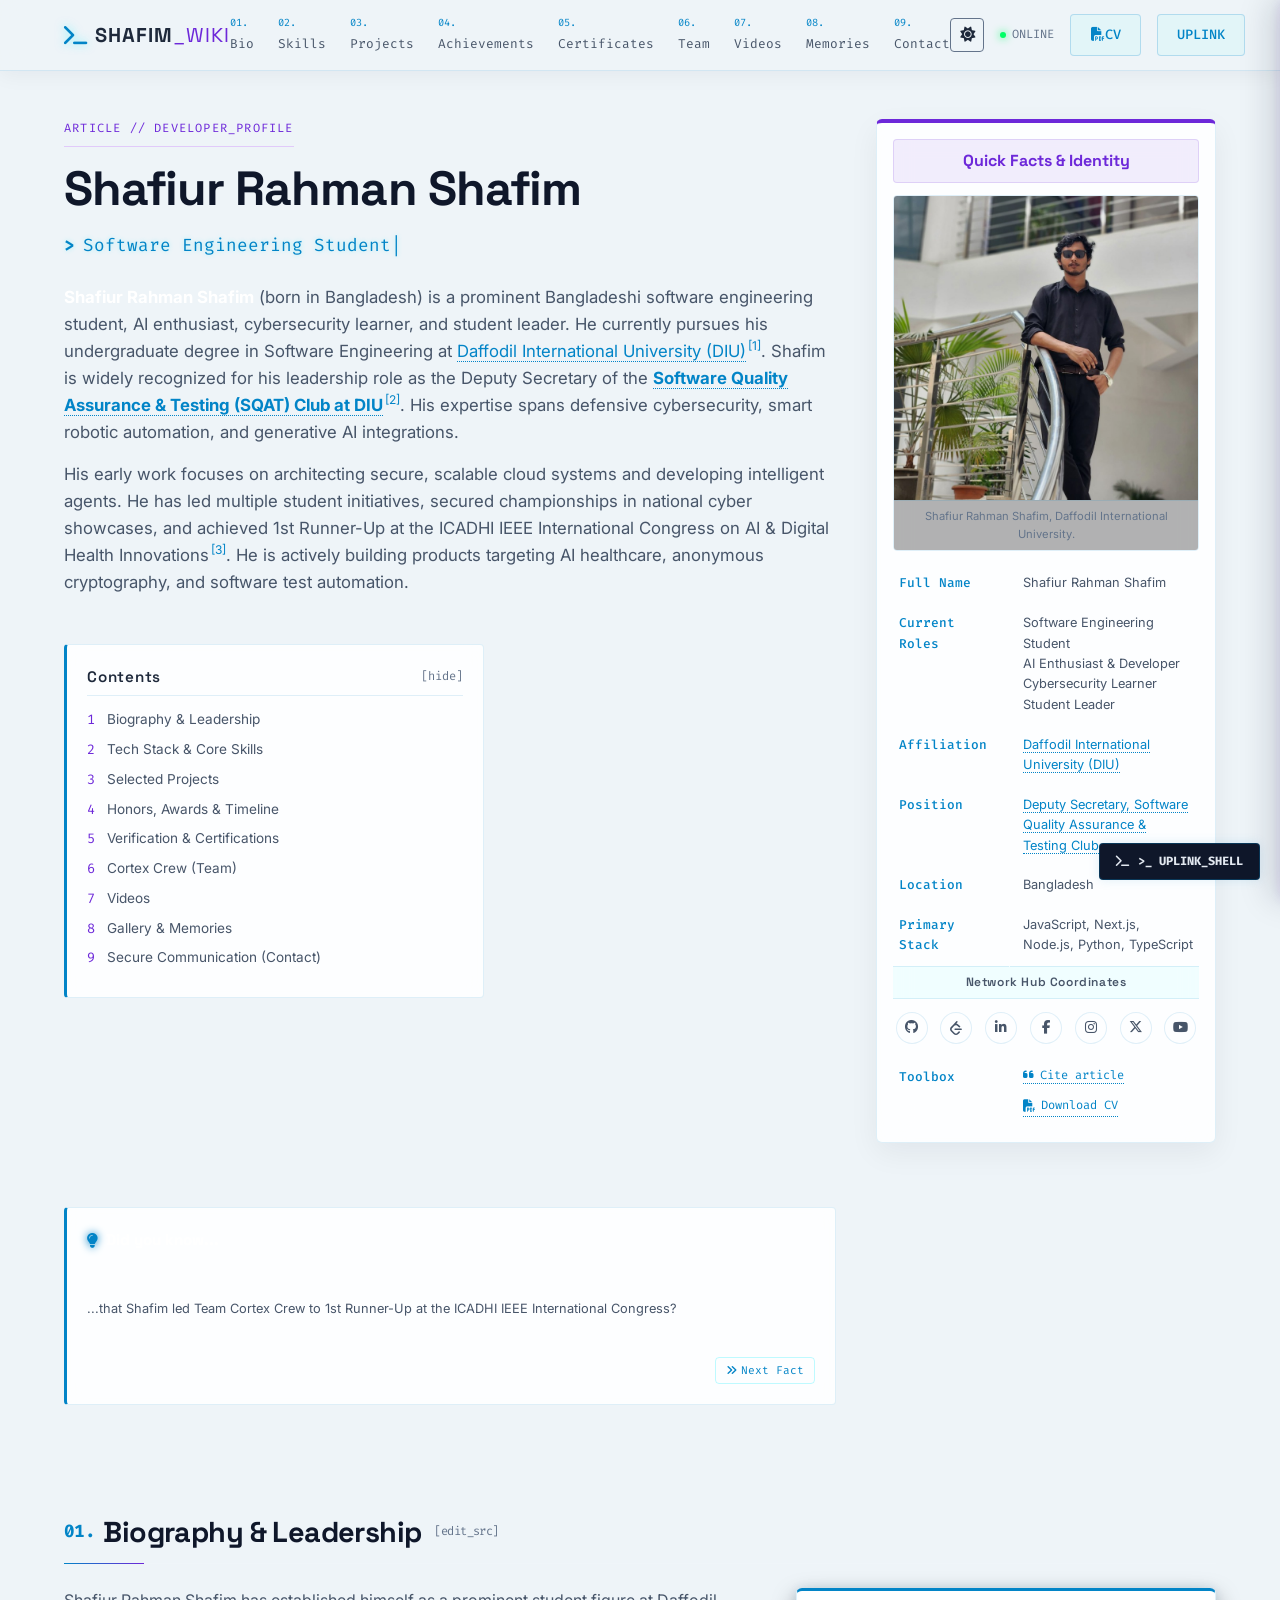
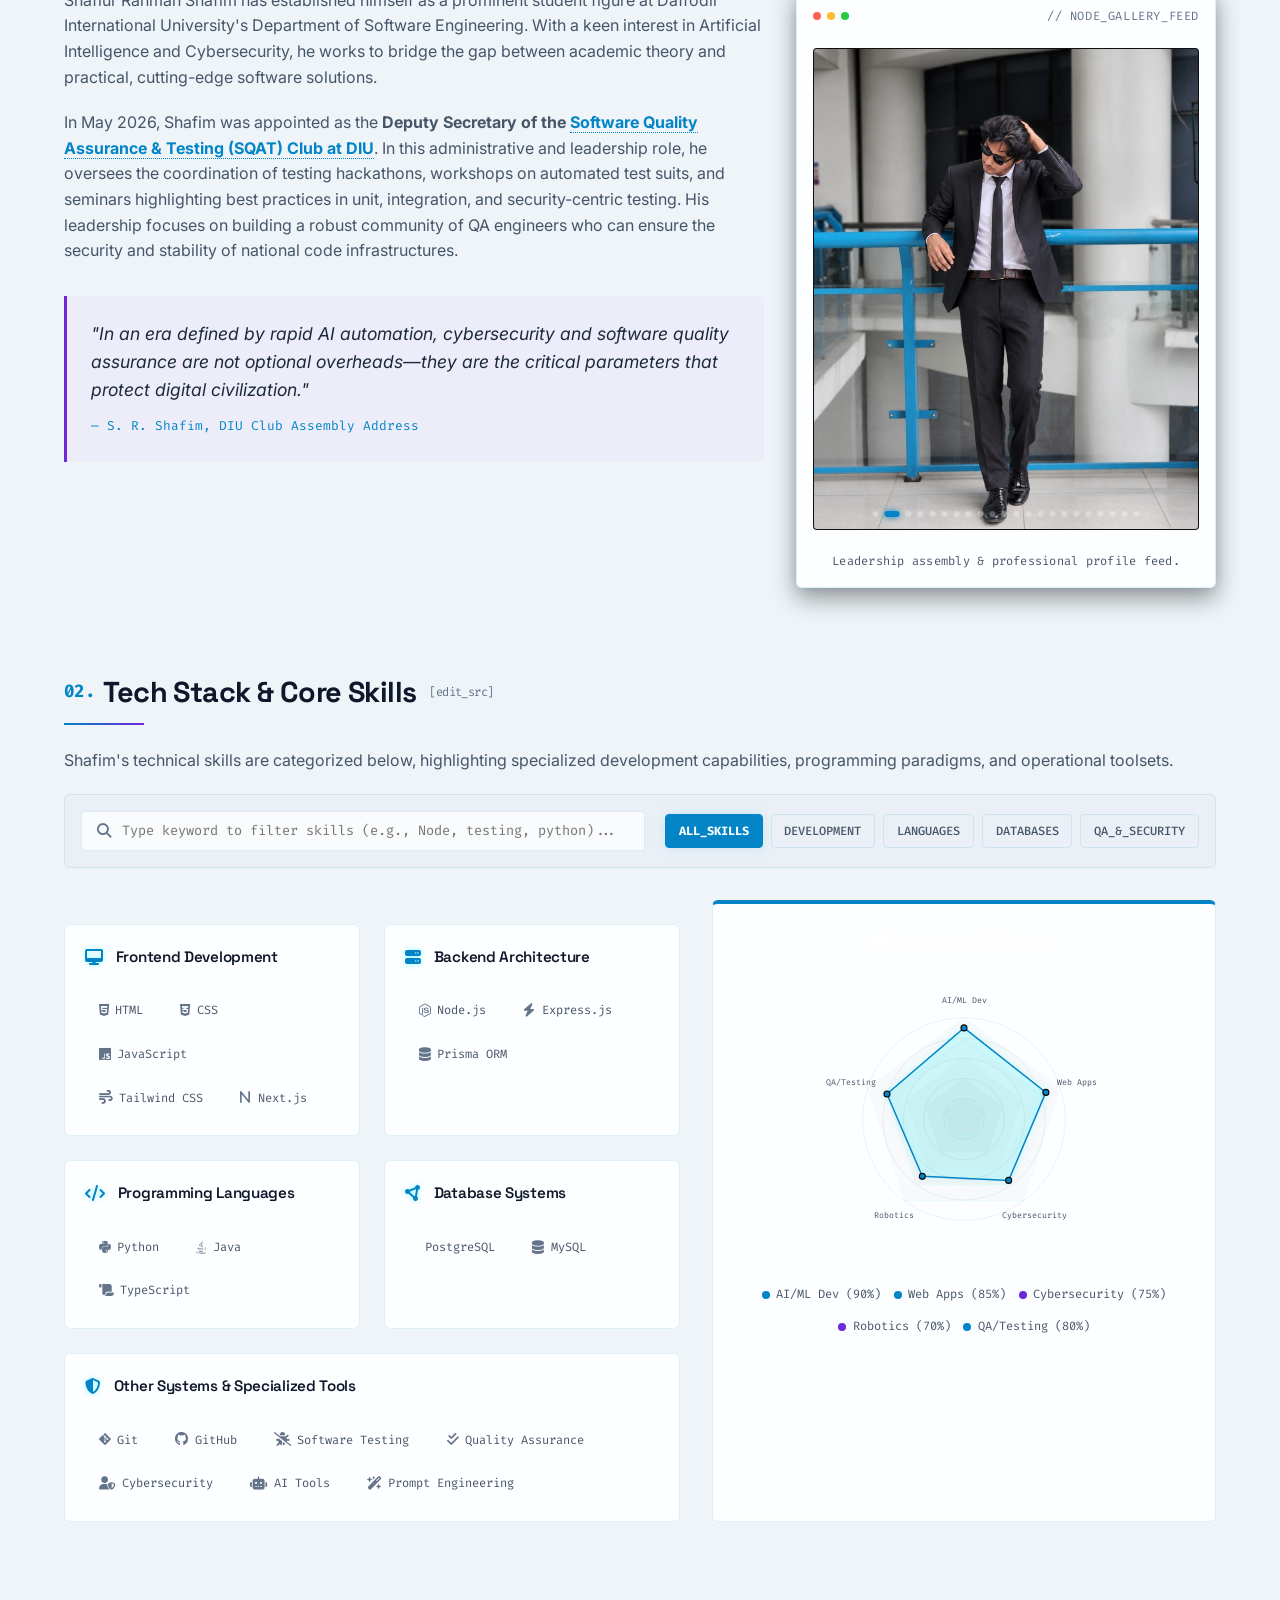
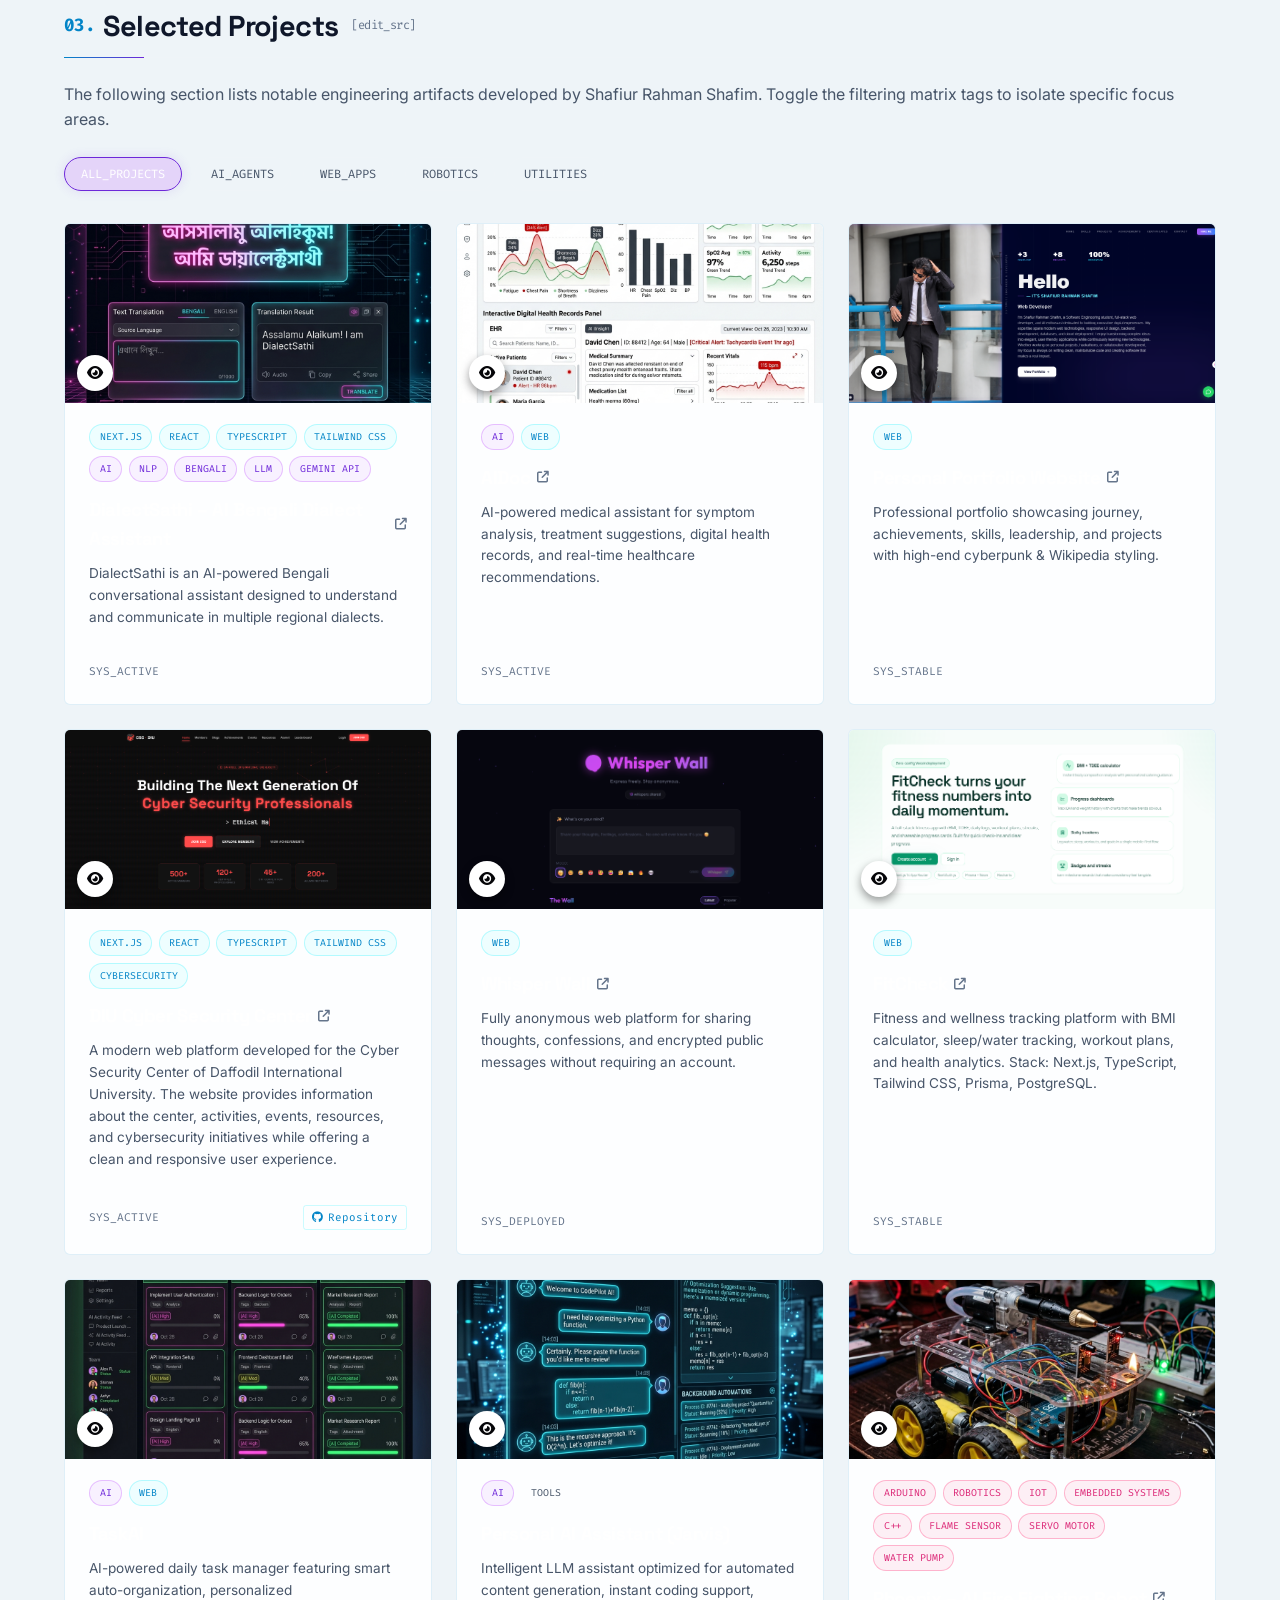
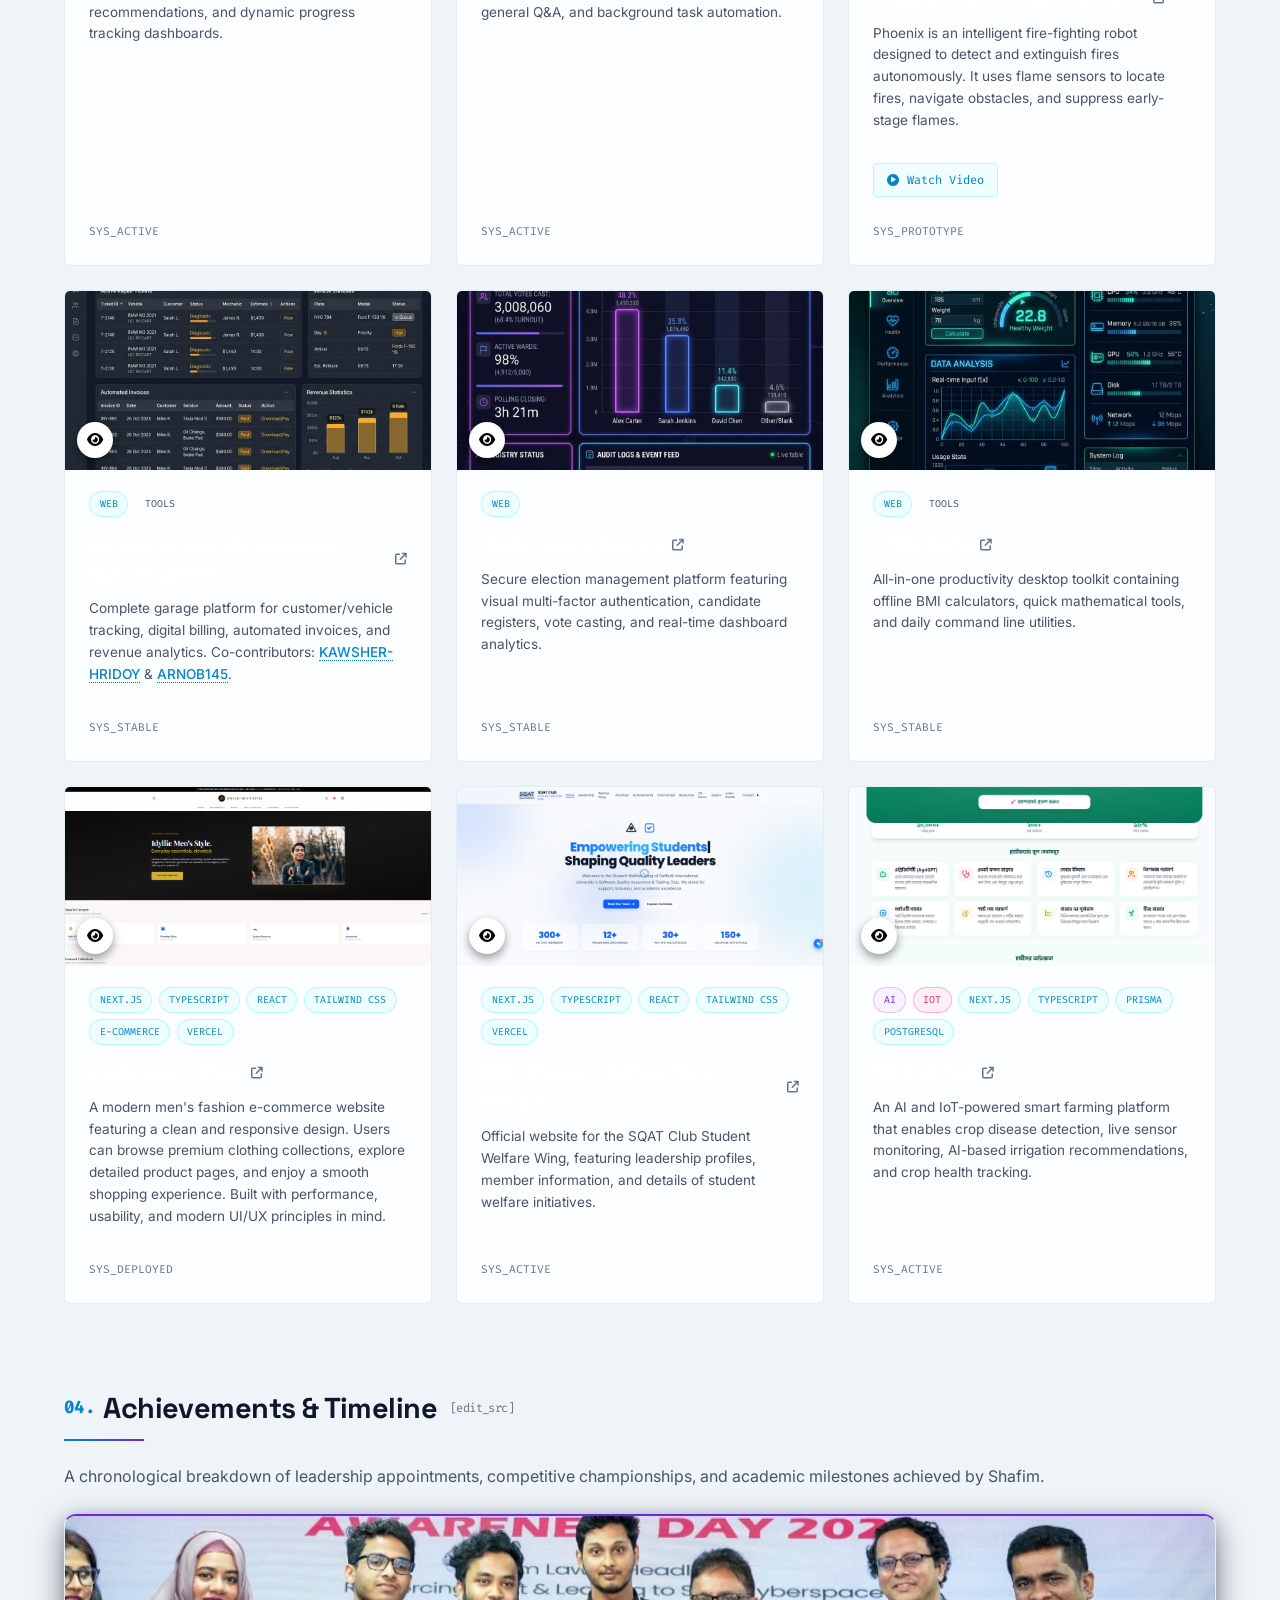
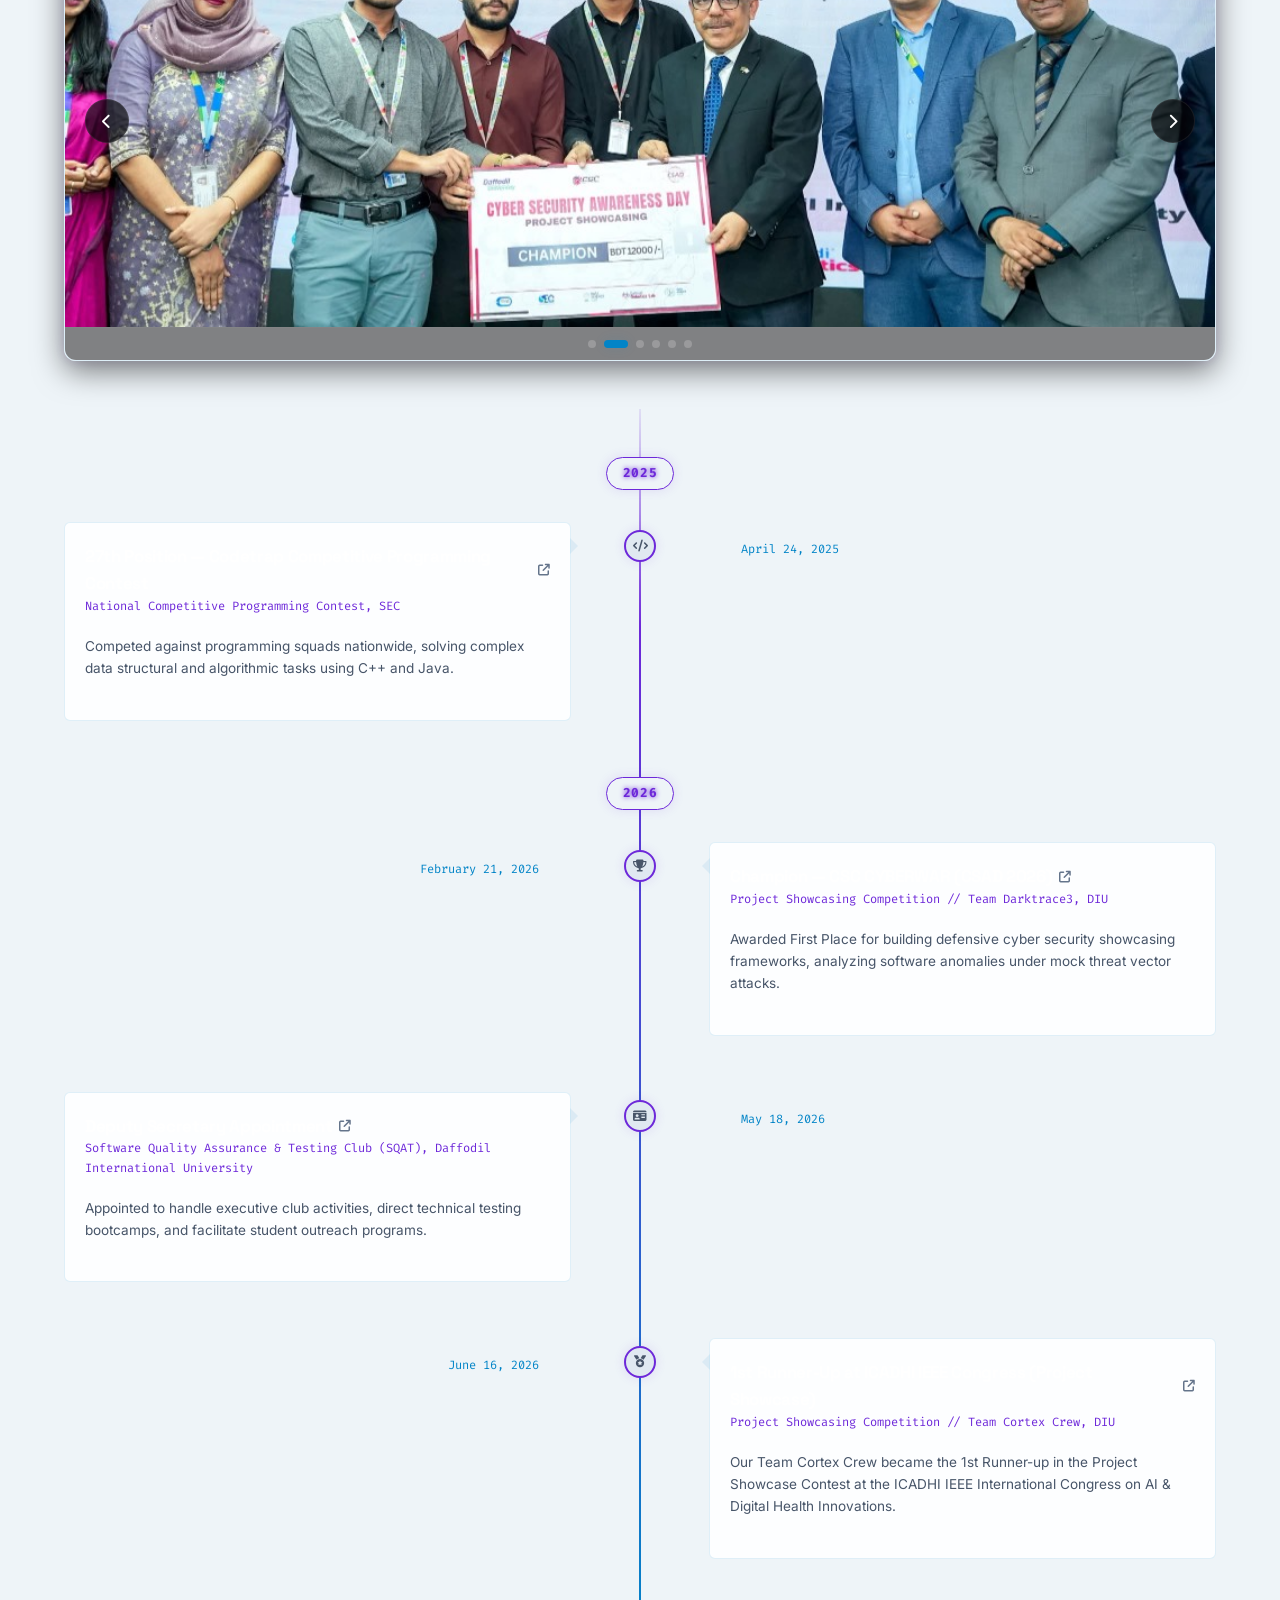
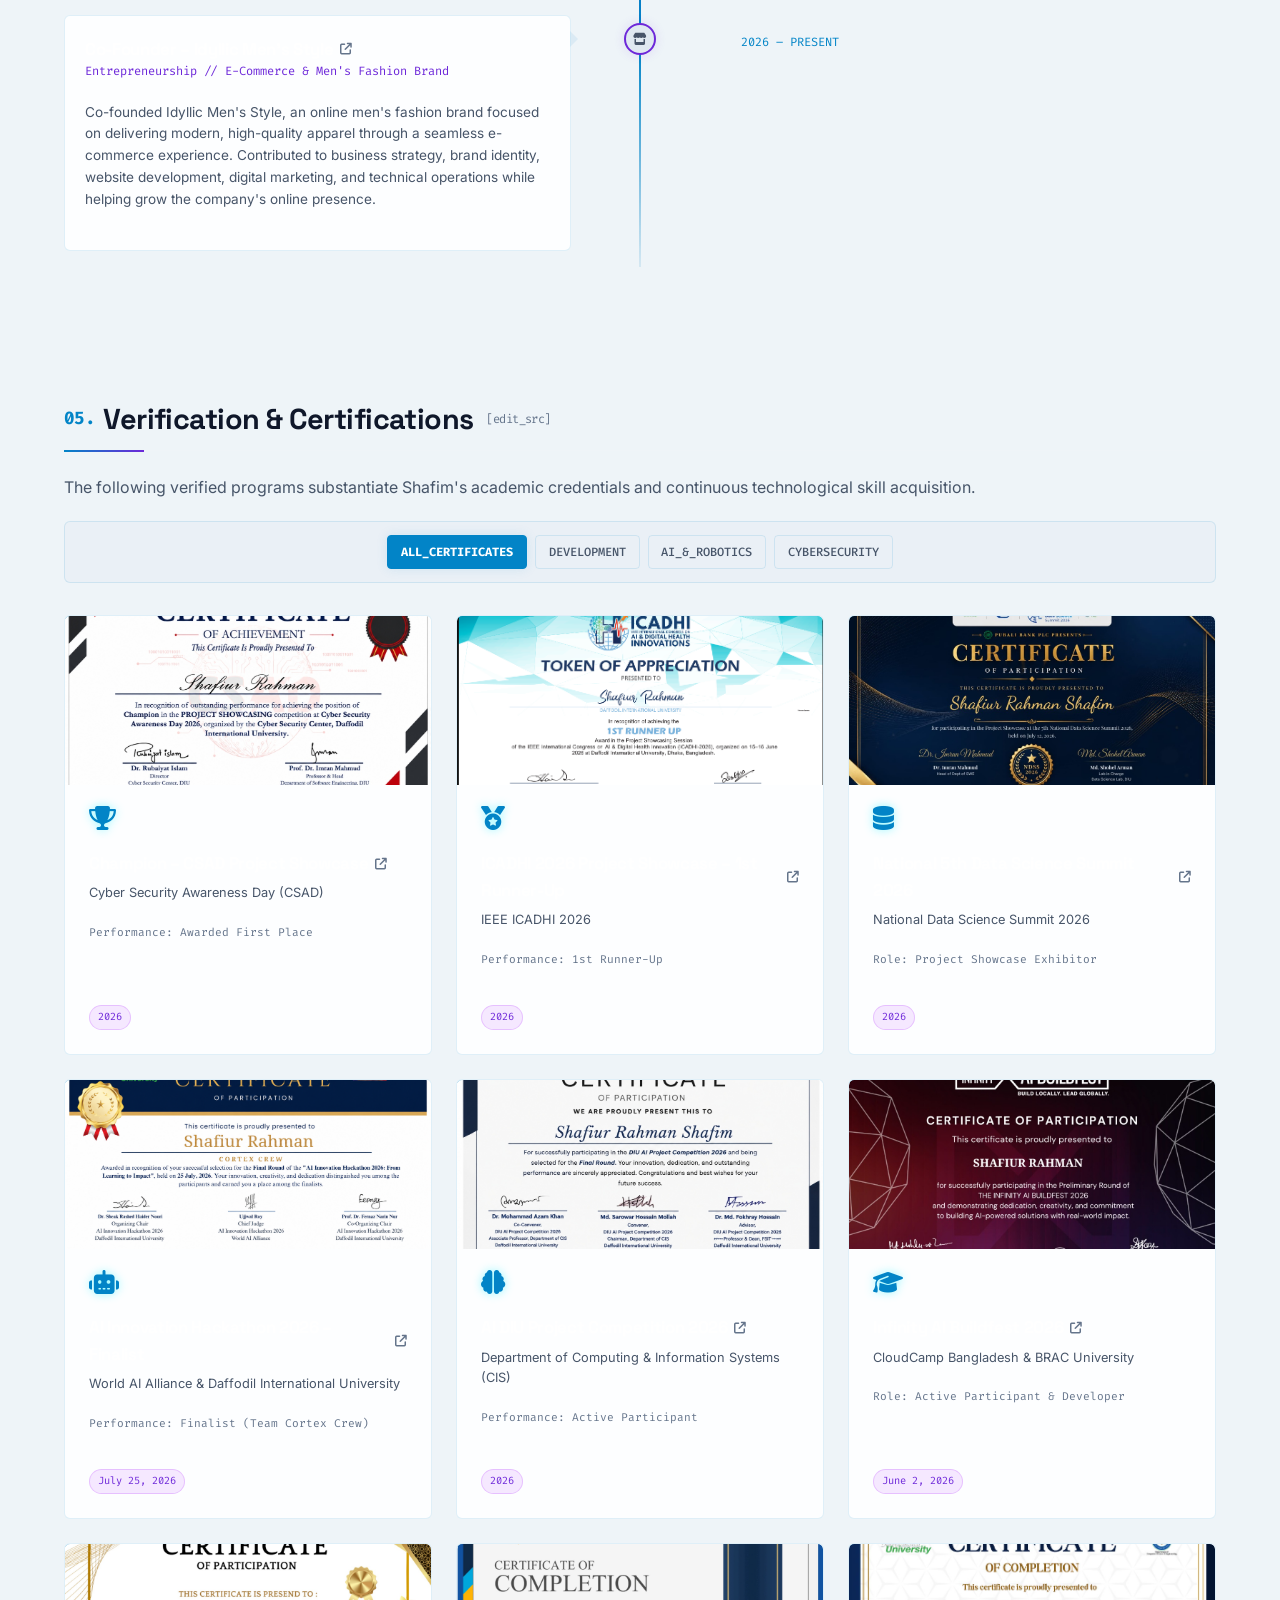
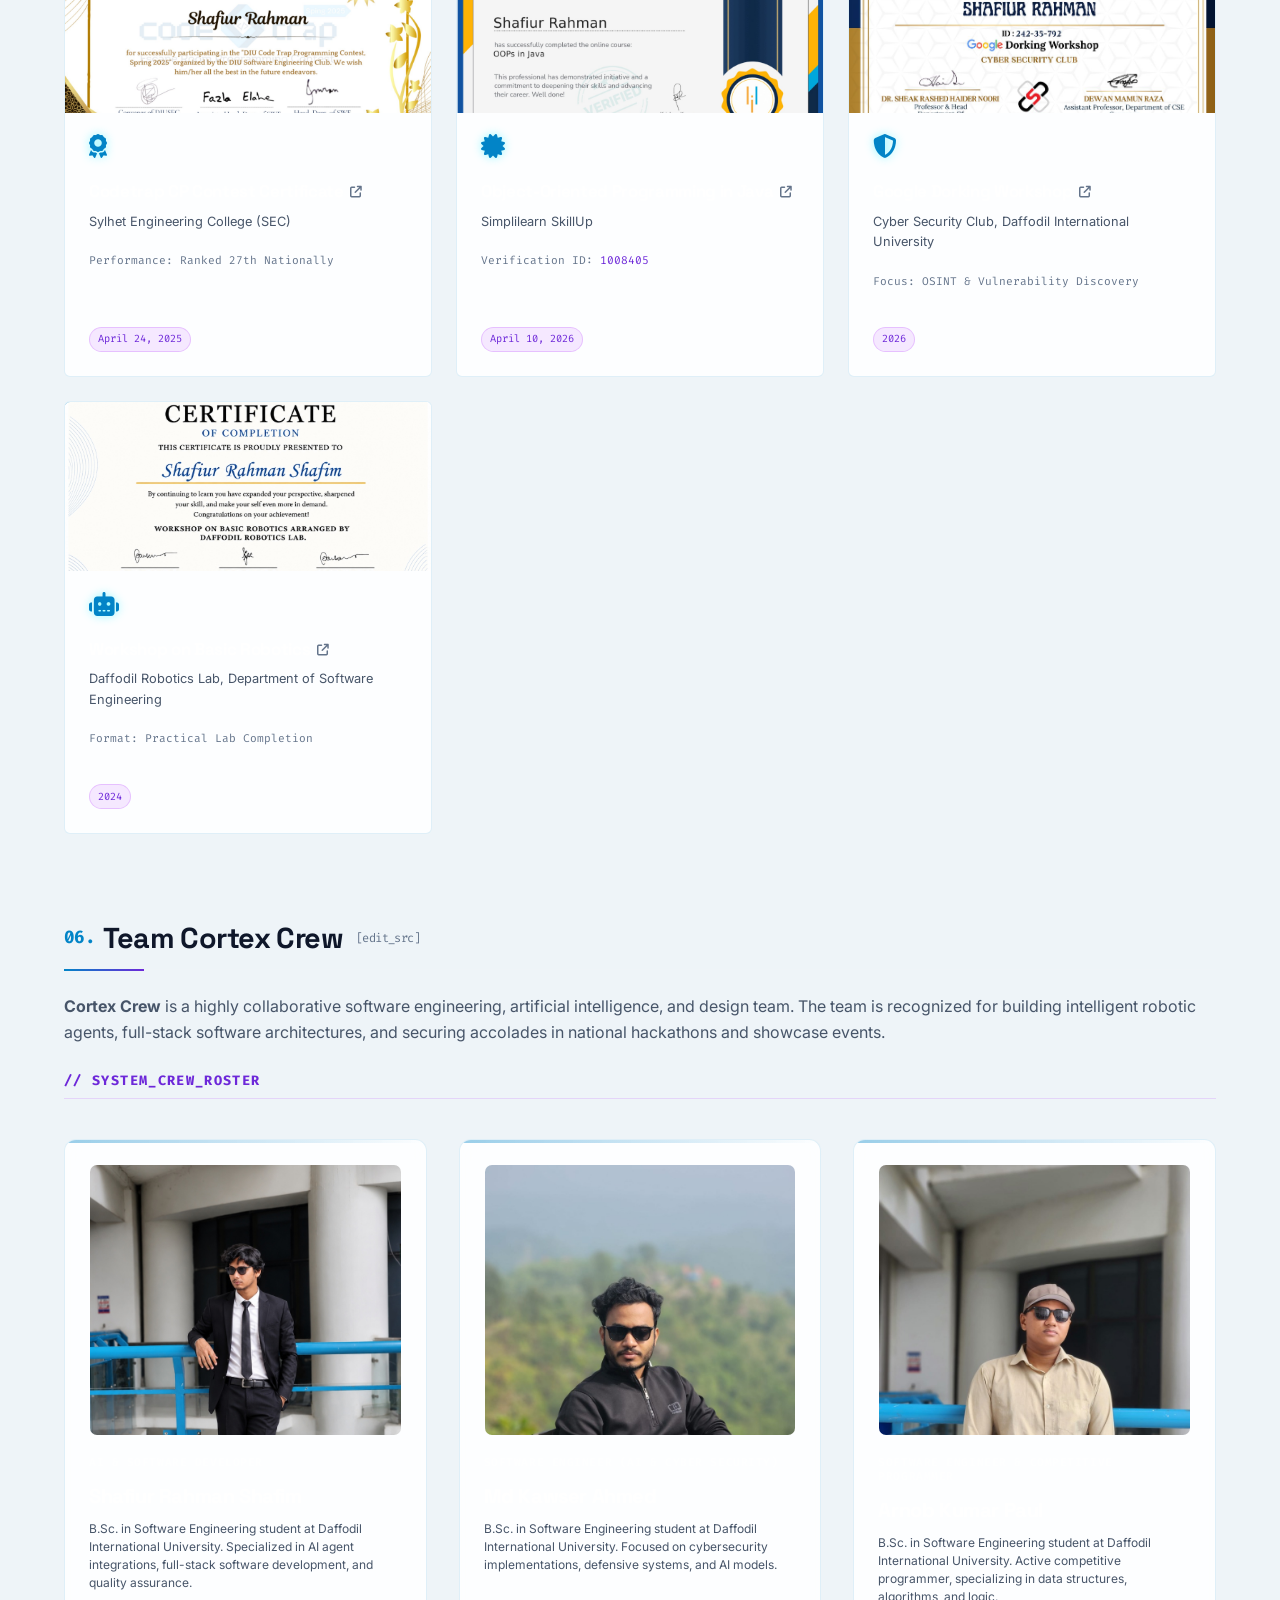
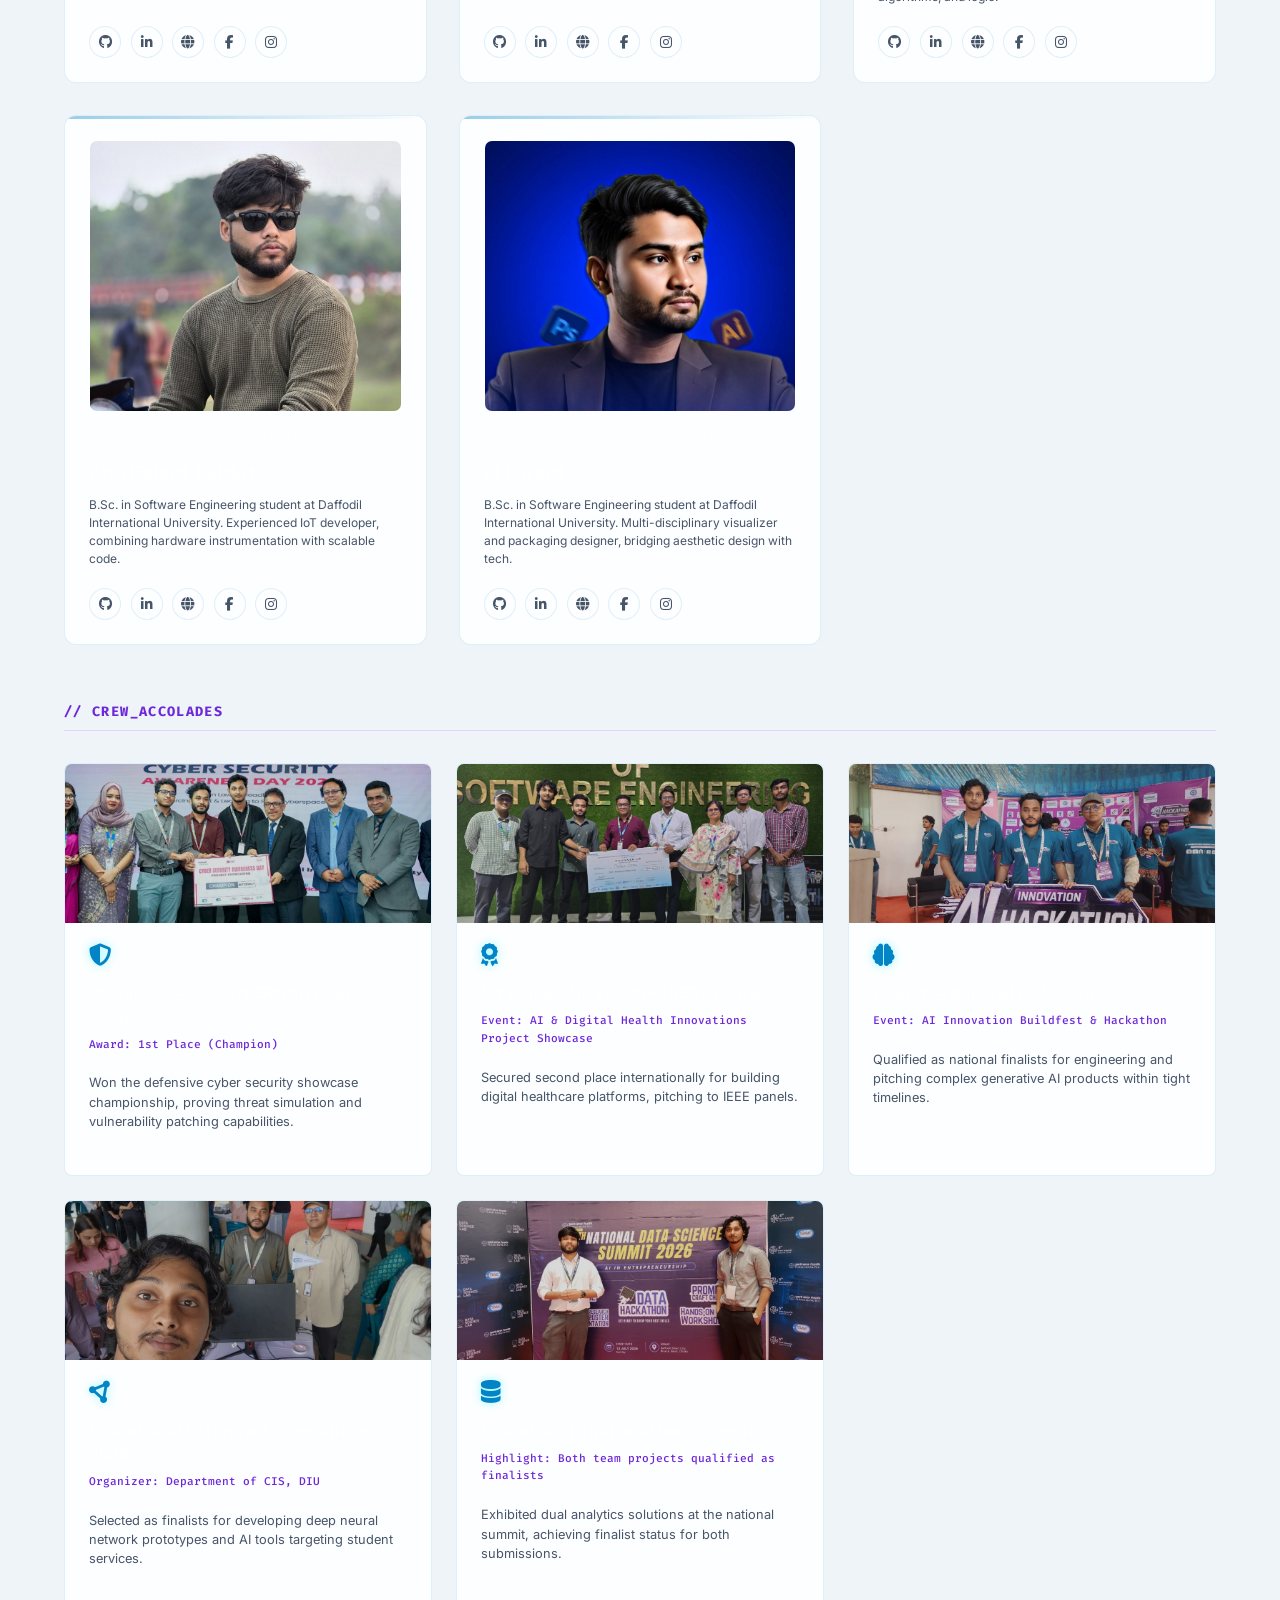
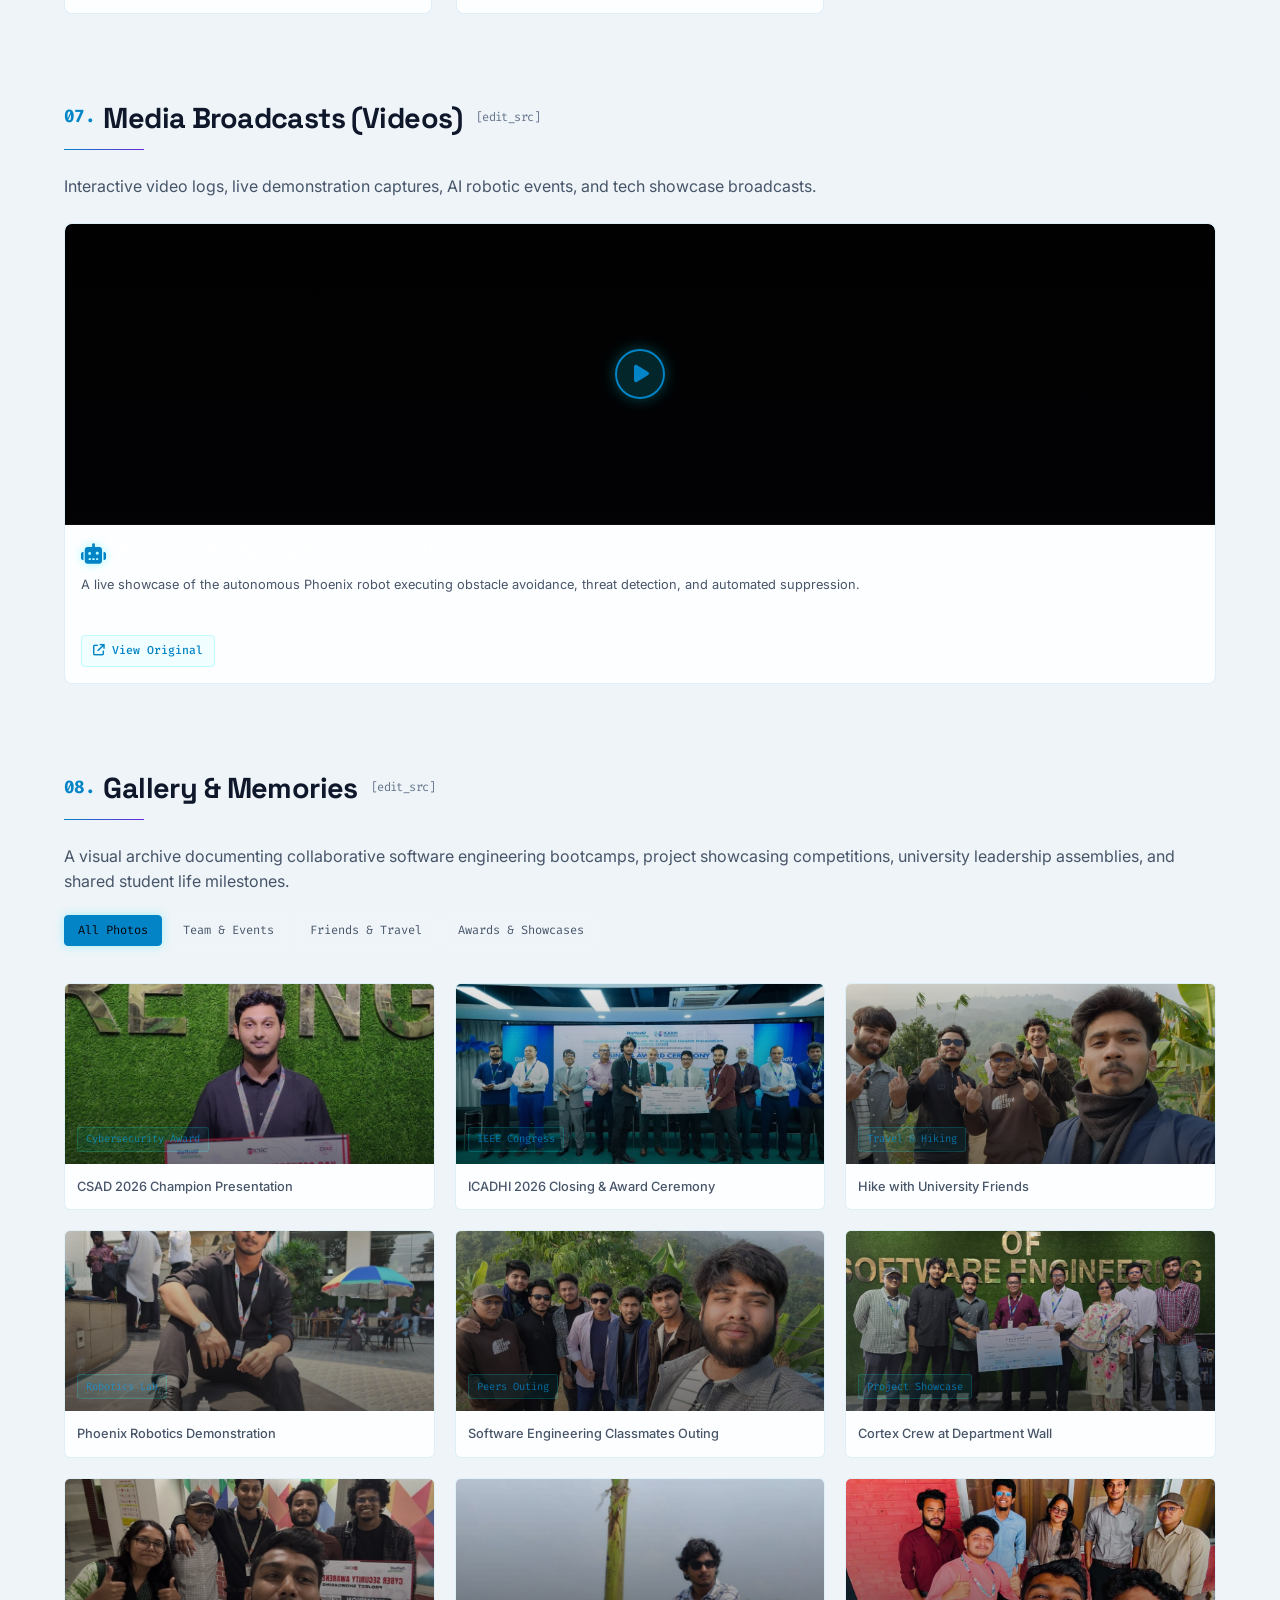
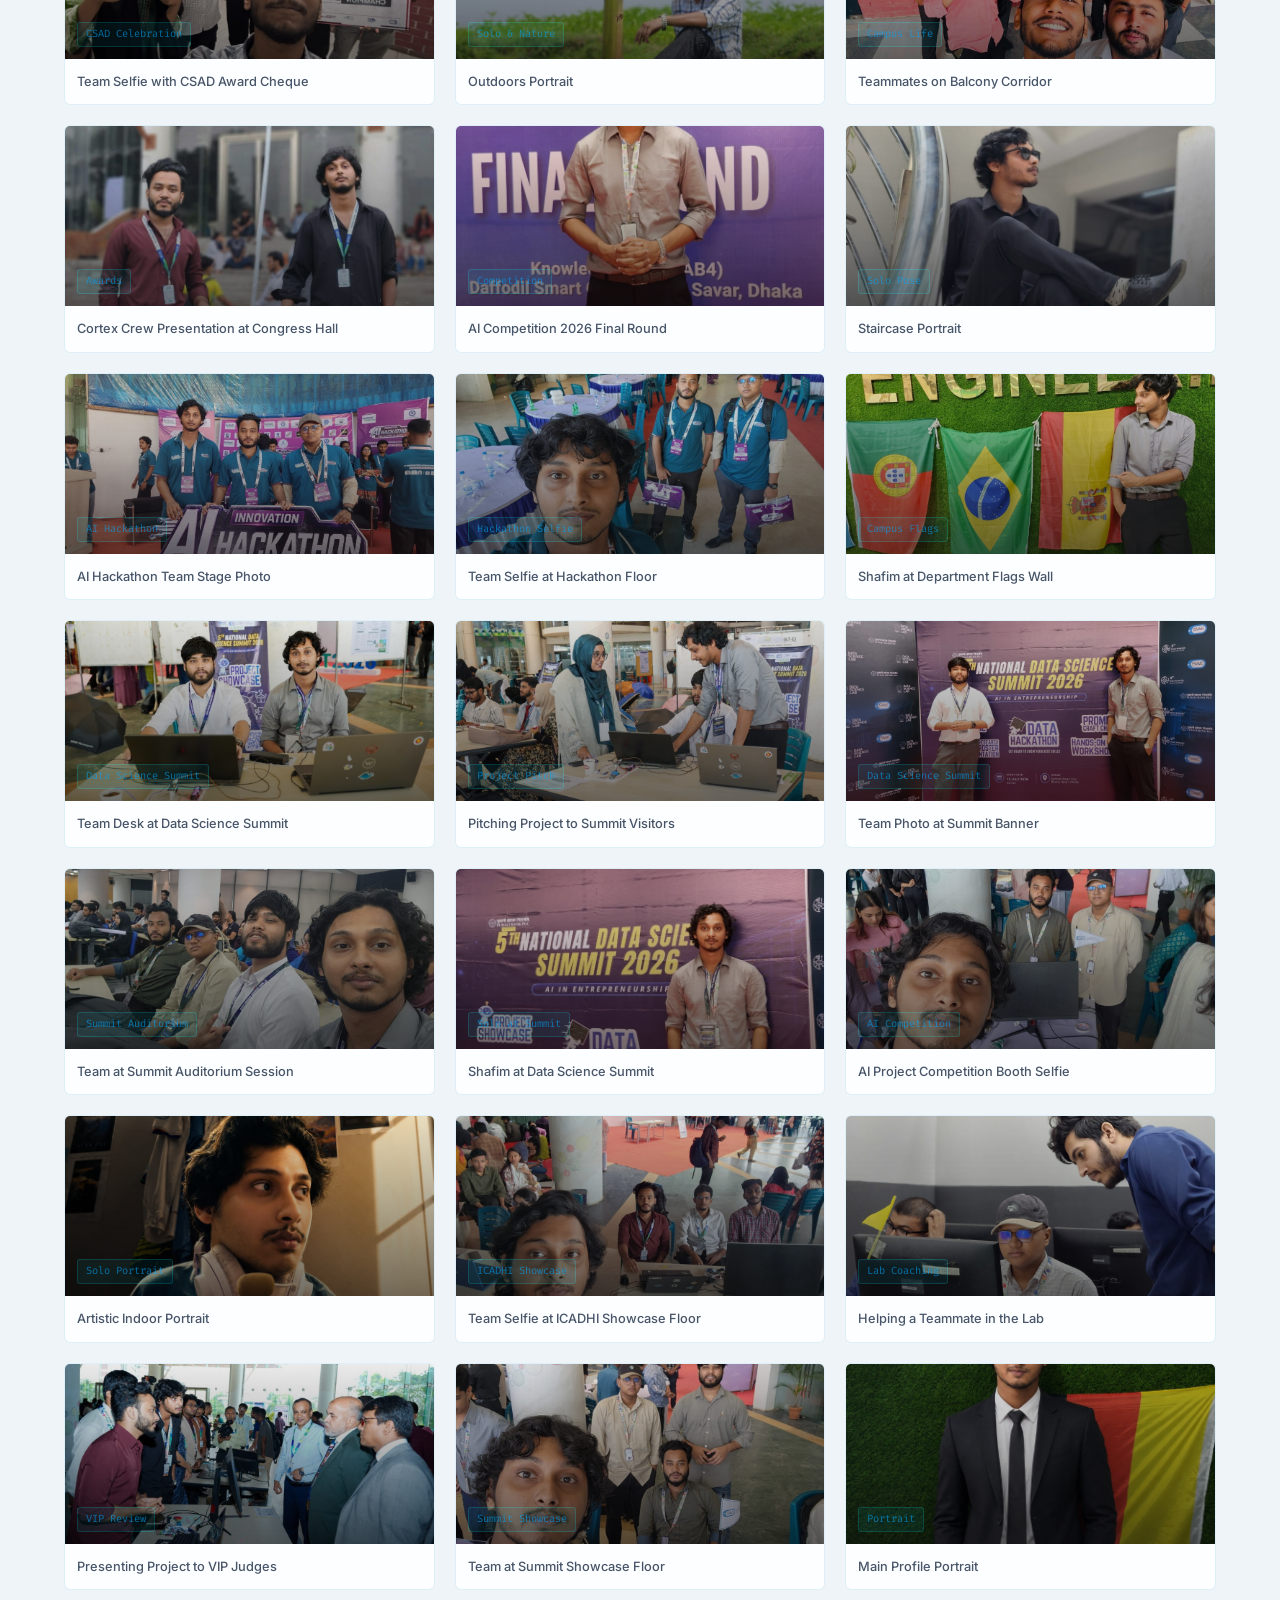
==== commit a0a37c50: "add interactive category filters for Certificates grid" ====
--- a/index.html
+++ b/index.html
@@ -1016,9 +1016,19 @@
                     The following verified programs substantiate Shafim's academic credentials and continuous technological skill acquisition.
                 </p>
 
+                <!-- Certificates Tag Filters -->
+                <div class="cert-filter-container">
+                    <div class="cert-tag-filters">
+                        <button class="cert-filter-btn active" data-filter="all">ALL_CERTIFICATES</button>
+                        <button class="cert-filter-btn" data-filter="development">DEVELOPMENT</button>
+                        <button class="cert-filter-btn" data-filter="ai-robotics">AI_&_ROBOTICS</button>
+                        <button class="cert-filter-btn" data-filter="cybersecurity">CYBERSECURITY</button>
+                    </div>
+                </div>
+
                 <div class="certificates-grid">
                     <!-- Cert 1: Champion – CSAD Project Showcase -->
-                    <div class="cert-card">
+                    <div class="cert-card" data-category="cybersecurity">
                         <div class="cert-glow-border"></div>
                         <div class="cert-preview-wrapper">
                             <img loading="lazy" src="cert_1.jpg" alt="Champion – CSAD Project Showcase Certificate" class="cert-preview-image">
@@ -1038,7 +1048,7 @@
                     </div>
 
                     <!-- Cert 2: ICADHI 2026 Project Showcase – 1st Runner-Up -->
-                    <div class="cert-card">
+                    <div class="cert-card" data-category="ai-robotics">
                         <div class="cert-glow-border"></div>
                         <div class="cert-preview-wrapper">
                             <img loading="lazy" src="cert_2.png" alt="ICADHI 2026 Project Showcase – 1st Runner-Up Certificate" class="cert-preview-image">
@@ -1058,7 +1068,7 @@
                     </div>
 
                     <!-- Cert 3: National 5th Data Science Summit 2026 -->
-                    <div class="cert-card">
+                    <div class="cert-card" data-category="development">
                         <div class="cert-glow-border"></div>
                         <div class="cert-preview-wrapper">
                             <img loading="lazy" src="cert_3.jpg" alt="National 5th Data Science Summit 2026 Certificate" class="cert-preview-image">
@@ -1078,7 +1088,7 @@
                     </div>
 
                     <!-- Cert 10: AI Innovation Hackathon 2026 Finalist -->
-                    <div class="cert-card">
+                    <div class="cert-card" data-category="ai-robotics">
                         <div class="cert-glow-border"></div>
                         <div class="cert-preview-wrapper">
                             <img loading="lazy" src="cert_10.png" alt="AI Innovation Hackathon 2026 Finalist Certificate" class="cert-preview-image">
@@ -1098,7 +1108,7 @@
                     </div>
 
                     <!-- Cert 4: AI DIU Project Competition 2026 -->
-                    <div class="cert-card">
+                    <div class="cert-card" data-category="ai-robotics">
                         <div class="cert-glow-border"></div>
                         <div class="cert-preview-wrapper">
                             <img loading="lazy" src="cert_4.jpg" alt="AI DIU Project Competition 2026 Certificate" class="cert-preview-image">
@@ -1118,7 +1128,7 @@
                     </div>
 
                     <!-- Cert 5: Infinity AI Buildfest 2026 -->
-                    <div class="cert-card">
+                    <div class="cert-card" data-category="ai-robotics">
                         <div class="cert-glow-border"></div>
                         <div class="cert-preview-wrapper">
                             <img loading="lazy" src="cert_5.jpg" alt="Infinity AI Buildfest 2026 Certificate" class="cert-preview-image">
@@ -1138,7 +1148,7 @@
                     </div>
 
                     <!-- Cert 6: Codetrap CP Contest Certificate -->
-                    <div class="cert-card">
+                    <div class="cert-card" data-category="development">
                         <div class="cert-glow-border"></div>
                         <div class="cert-preview-wrapper">
                             <img loading="lazy" src="cert_6.png" alt="Codetrap CP Contest Certificate" class="cert-preview-image">
@@ -1158,7 +1168,7 @@
                     </div>
 
                     <!-- Cert 7: Object-Oriented Programming in Java -->
-                    <div class="cert-card">
+                    <div class="cert-card" data-category="development">
                         <div class="cert-glow-border"></div>
                         <div class="cert-preview-wrapper">
                             <img loading="lazy" src="cert_7.png" alt="Object-Oriented Programming in Java Certificate" class="cert-preview-image">
@@ -1178,7 +1188,7 @@
                     </div>
 
                     <!-- Cert 8: Google Dorking Workshop -->
-                    <div class="cert-card">
+                    <div class="cert-card" data-category="cybersecurity">
                         <div class="cert-glow-border"></div>
                         <div class="cert-preview-wrapper">
                             <img loading="lazy" src="cert_8.png" alt="Google Dorking Workshop Certificate" class="cert-preview-image">
@@ -1198,7 +1208,7 @@
                     </div>
 
                     <!-- Cert 9: Workshop on Basic Robotics -->
-                    <div class="cert-card">
+                    <div class="cert-card" data-category="ai-robotics">
                         <div class="cert-glow-border"></div>
                         <div class="cert-preview-wrapper">
                             <img loading="lazy" src="cert_9.jpg" alt="Workshop on Basic Robotics Certificate" class="cert-preview-image">
--- a/style.css
+++ b/style.css
@@ -4018,3 +4018,63 @@
 body.light-theme .skill-badge.highlighted {
     background: rgba(2, 132, 199, 0.08) !important;
 }
+
+/* Certificates Interactive Filters */
+.cert-filter-container {
+    display: flex;
+    justify-content: center;
+    align-items: center;
+    margin-bottom: 2rem;
+    padding: 0.8rem;
+    background: rgba(10, 10, 15, 0.3);
+    border: var(--glass-border);
+    border-radius: 6px;
+    width: 100%;
+}
+
+body.light-theme .cert-filter-container {
+    background: rgba(224, 233, 241, 0.3);
+}
+
+.cert-tag-filters {
+    display: flex;
+    flex-wrap: wrap;
+    justify-content: center;
+    gap: 0.5rem;
+}
+
+.cert-filter-btn {
+    background: transparent;
+    border: var(--glass-border);
+    color: var(--color-text-secondary);
+    font-family: var(--font-mono);
+    font-size: 0.75rem;
+    font-weight: 500;
+    padding: 0.5rem 0.8rem;
+    border-radius: 4px;
+    cursor: pointer;
+    transition: var(--transition-fast);
+}
+
+.cert-filter-btn:hover {
+    color: var(--neon-cyan);
+    border-color: var(--neon-cyan);
+    box-shadow: var(--shadow-cyan);
+}
+
+.cert-filter-btn.active {
+    color: var(--color-bg);
+    background: var(--neon-cyan);
+    border-color: var(--neon-cyan);
+    box-shadow: var(--shadow-cyan);
+    font-weight: 700;
+}
+
+body.light-theme .cert-filter-btn.active {
+    color: #fff;
+}
+
+/* Certificate Transition & Grid update style */
+.cert-card.hidden {
+    display: none;
+}
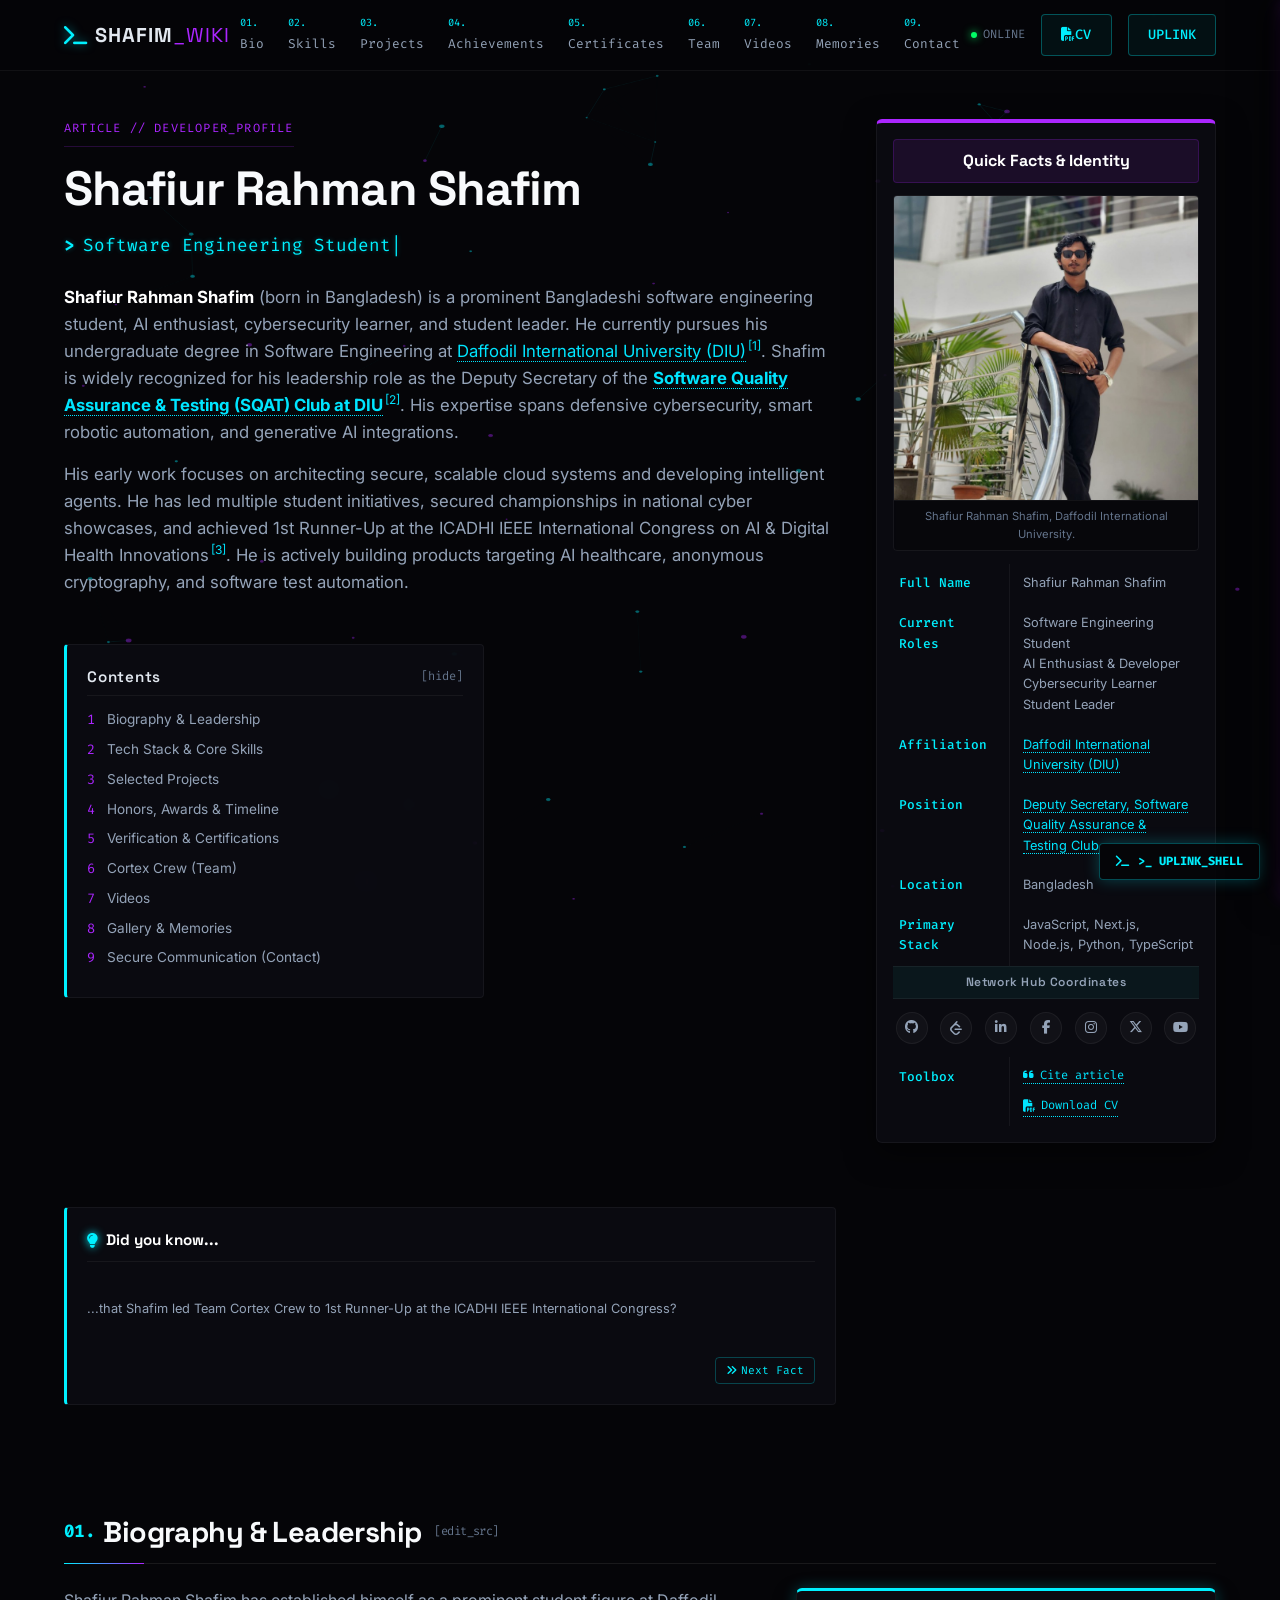
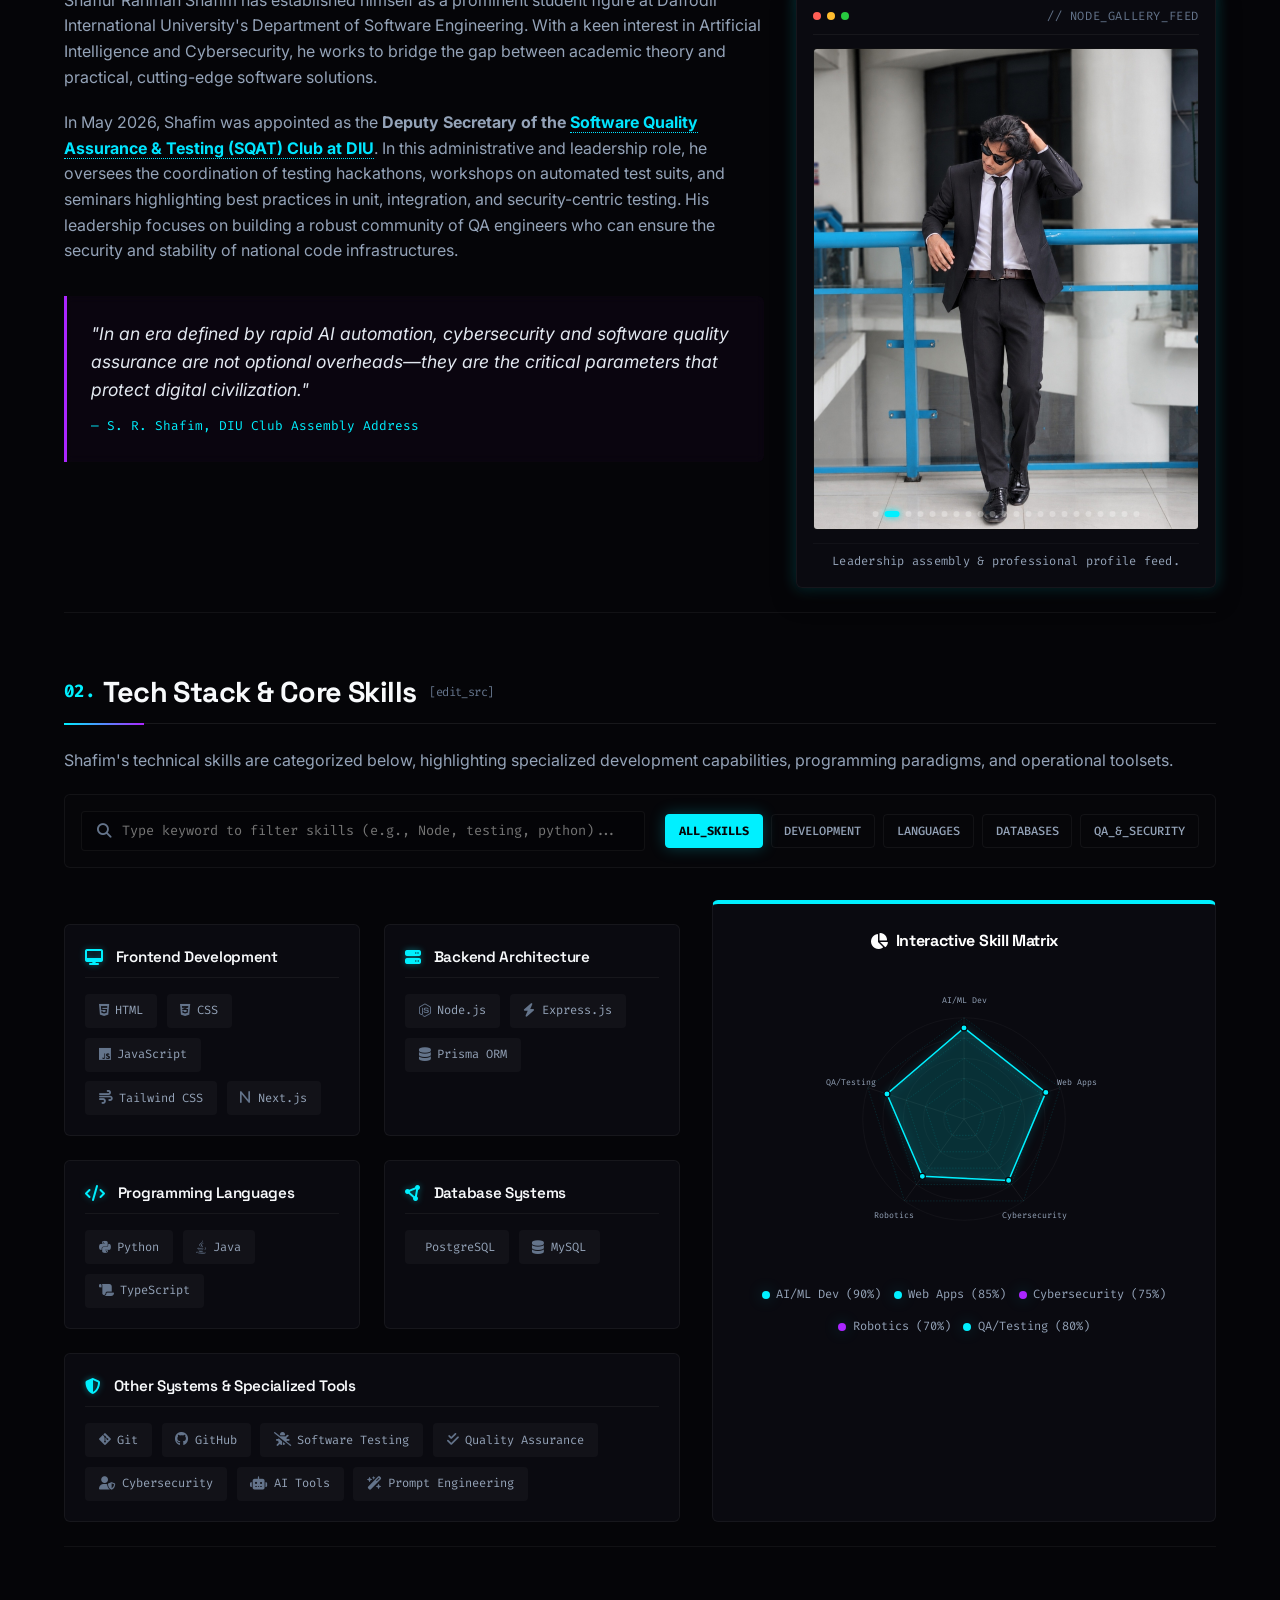
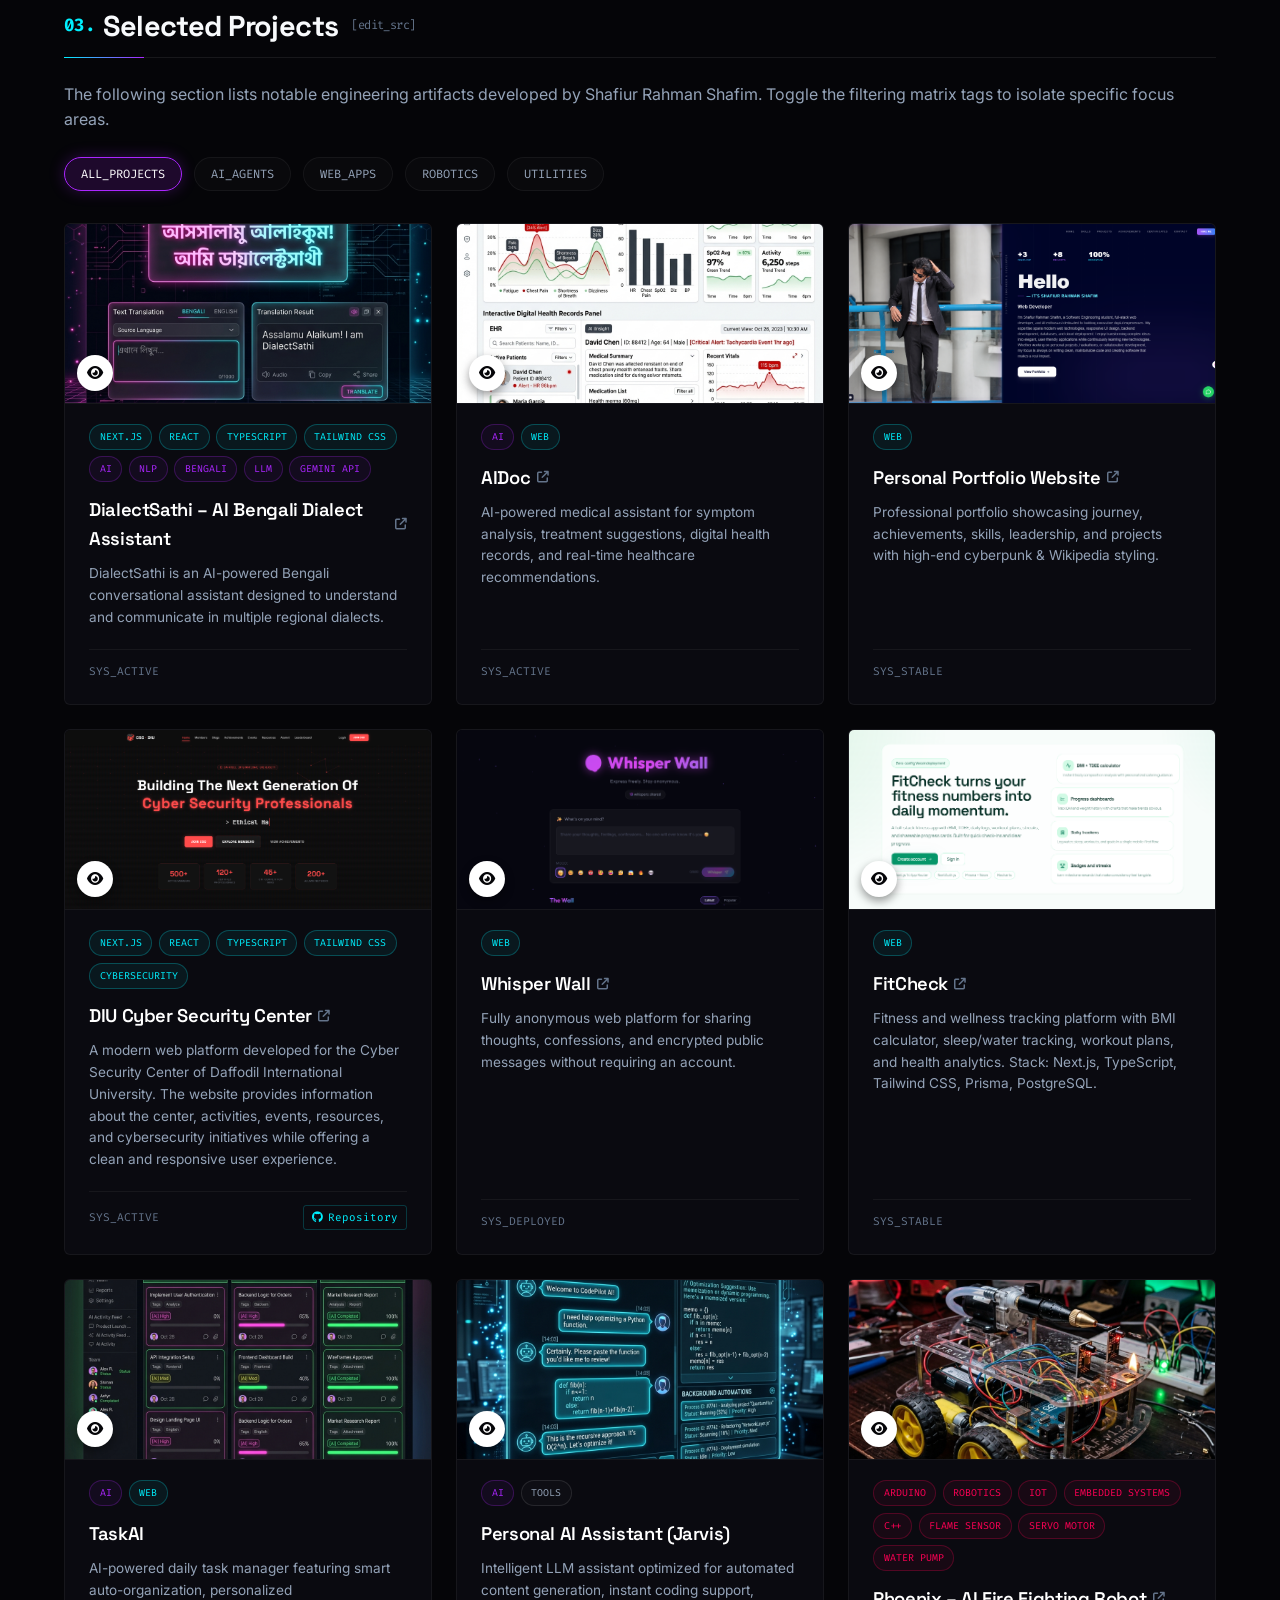
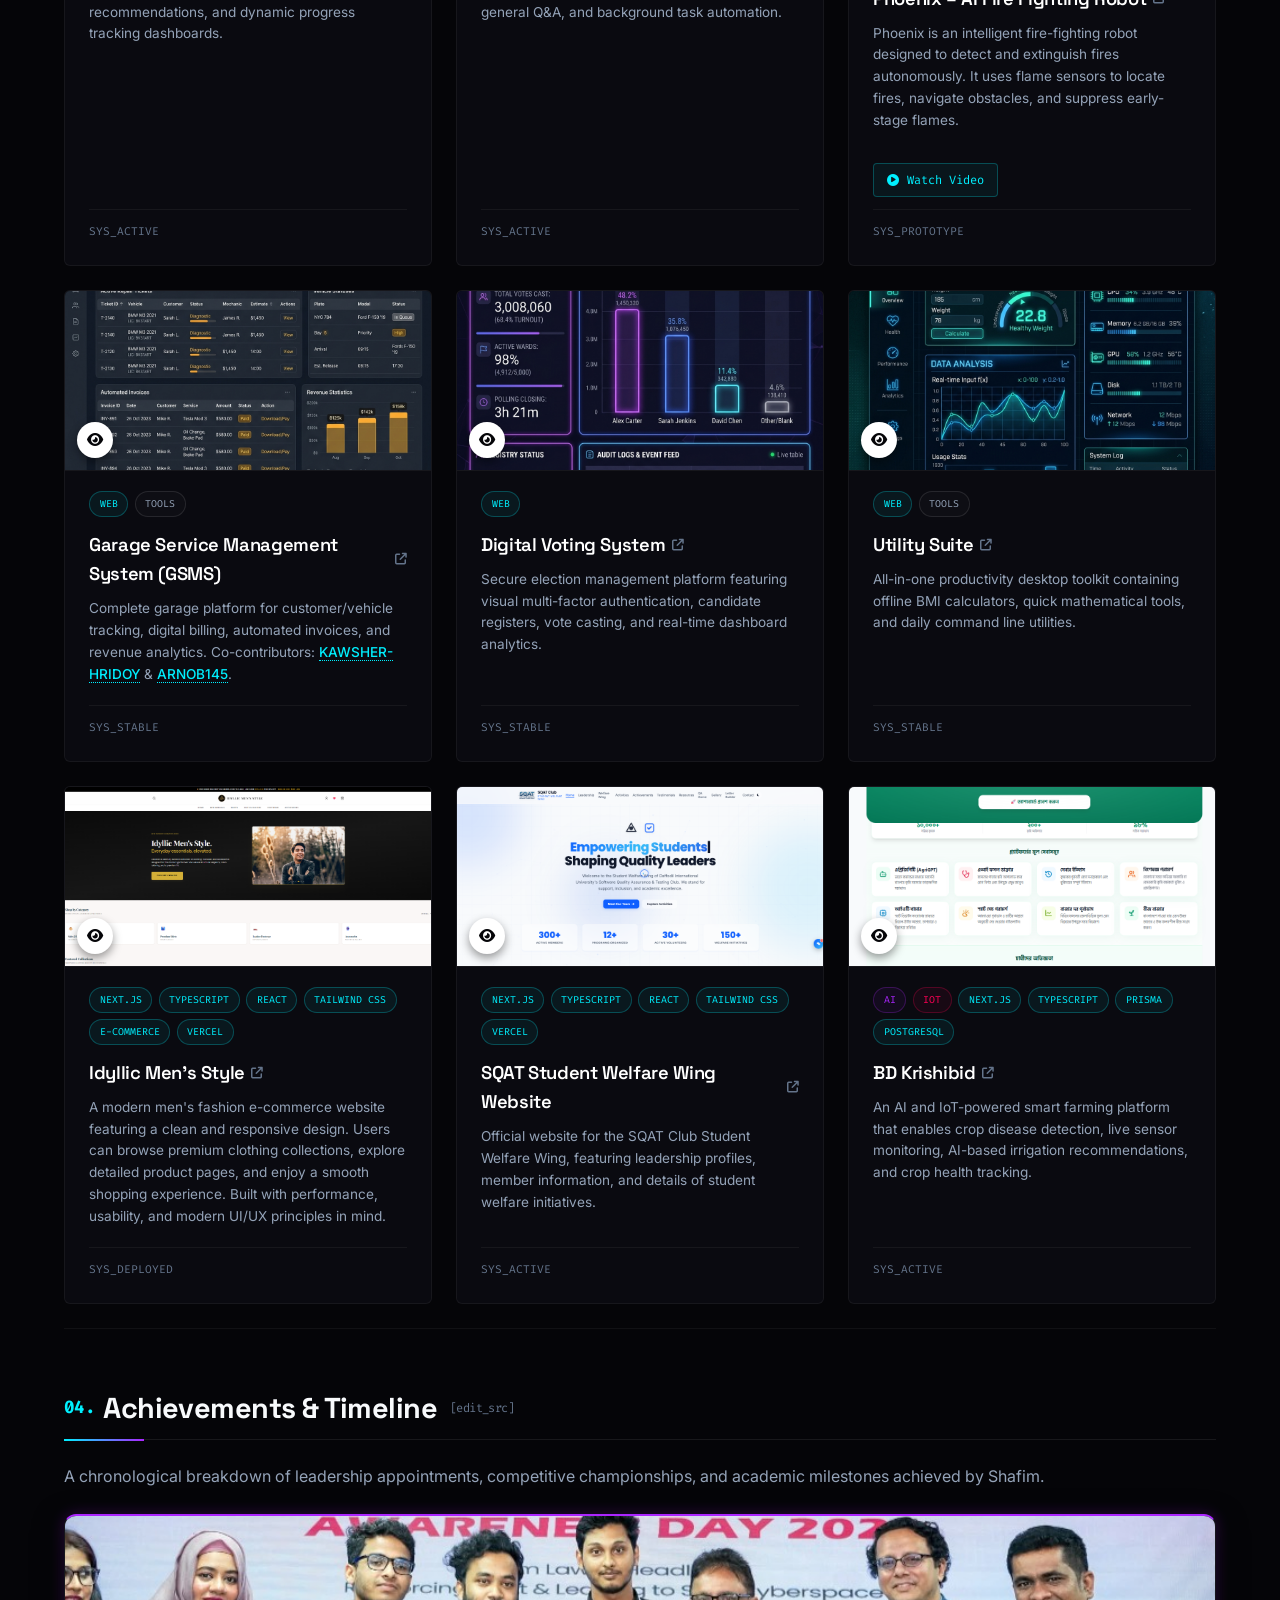
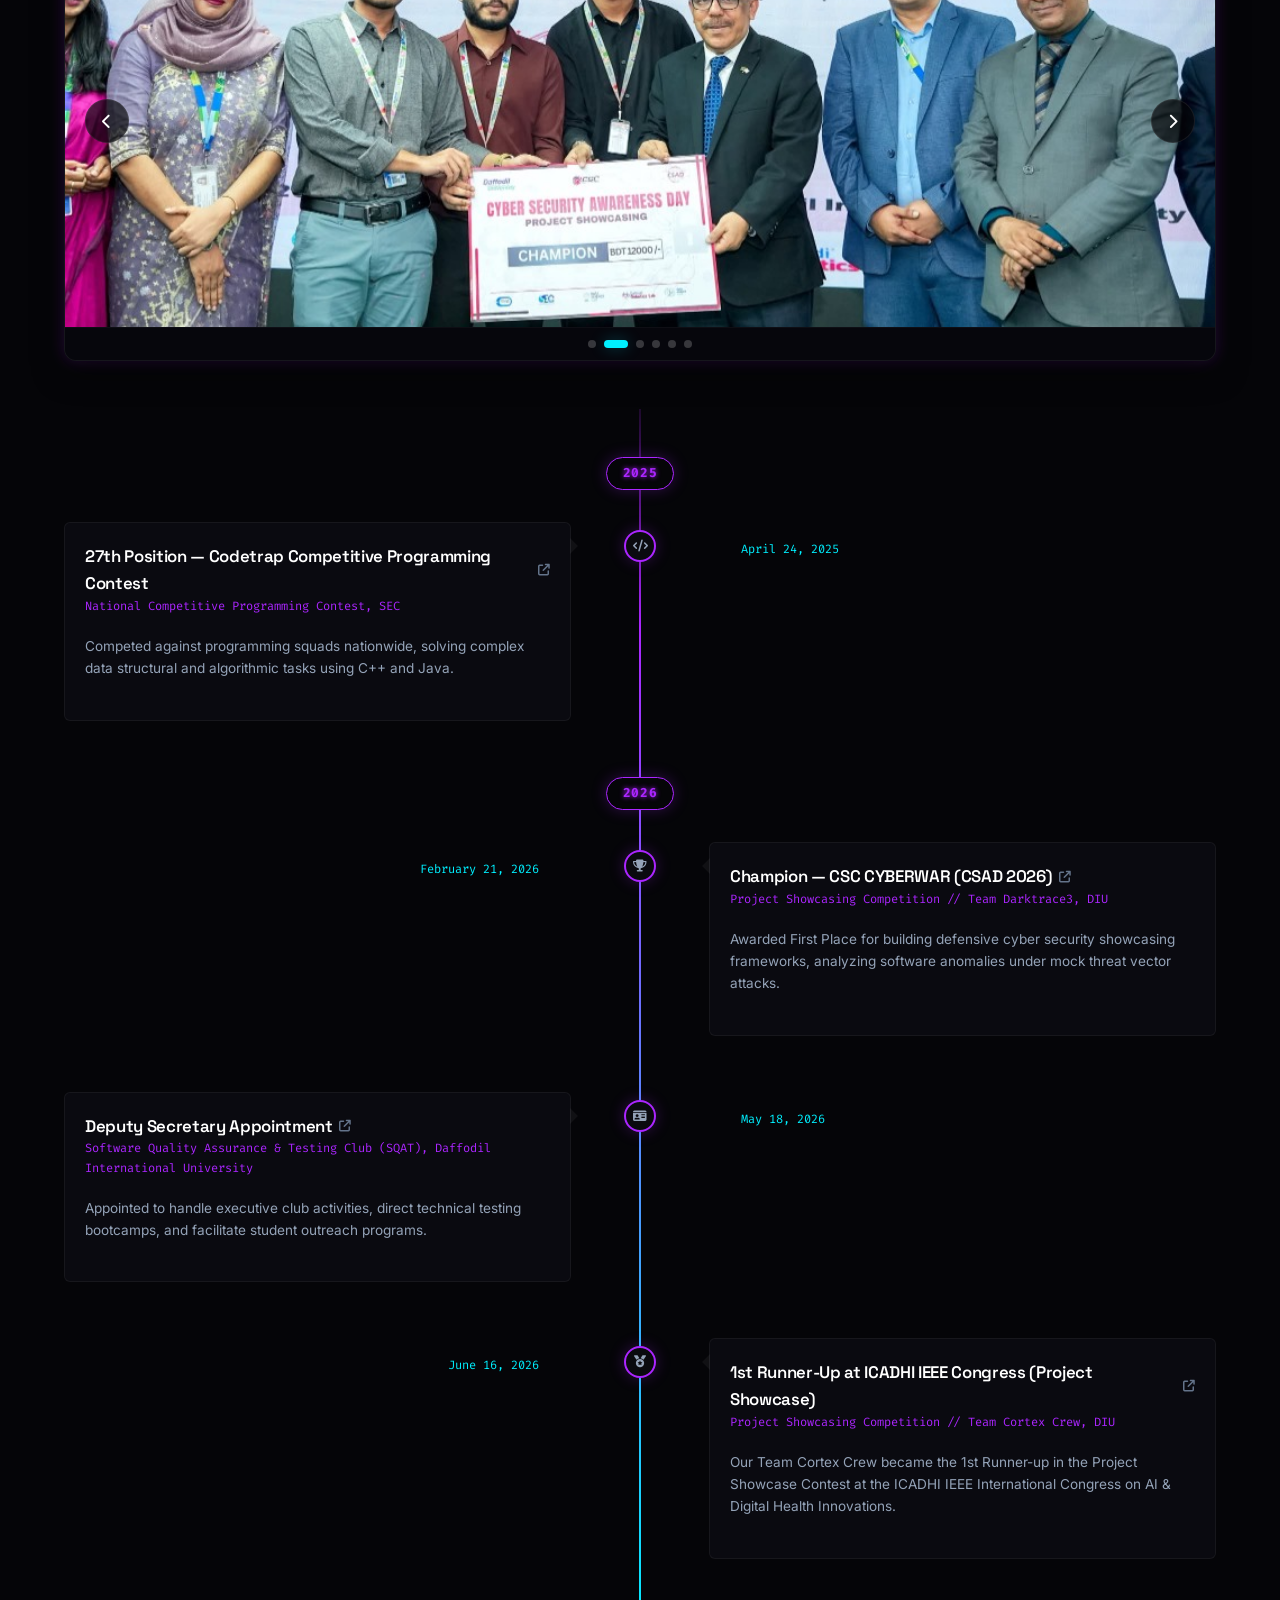
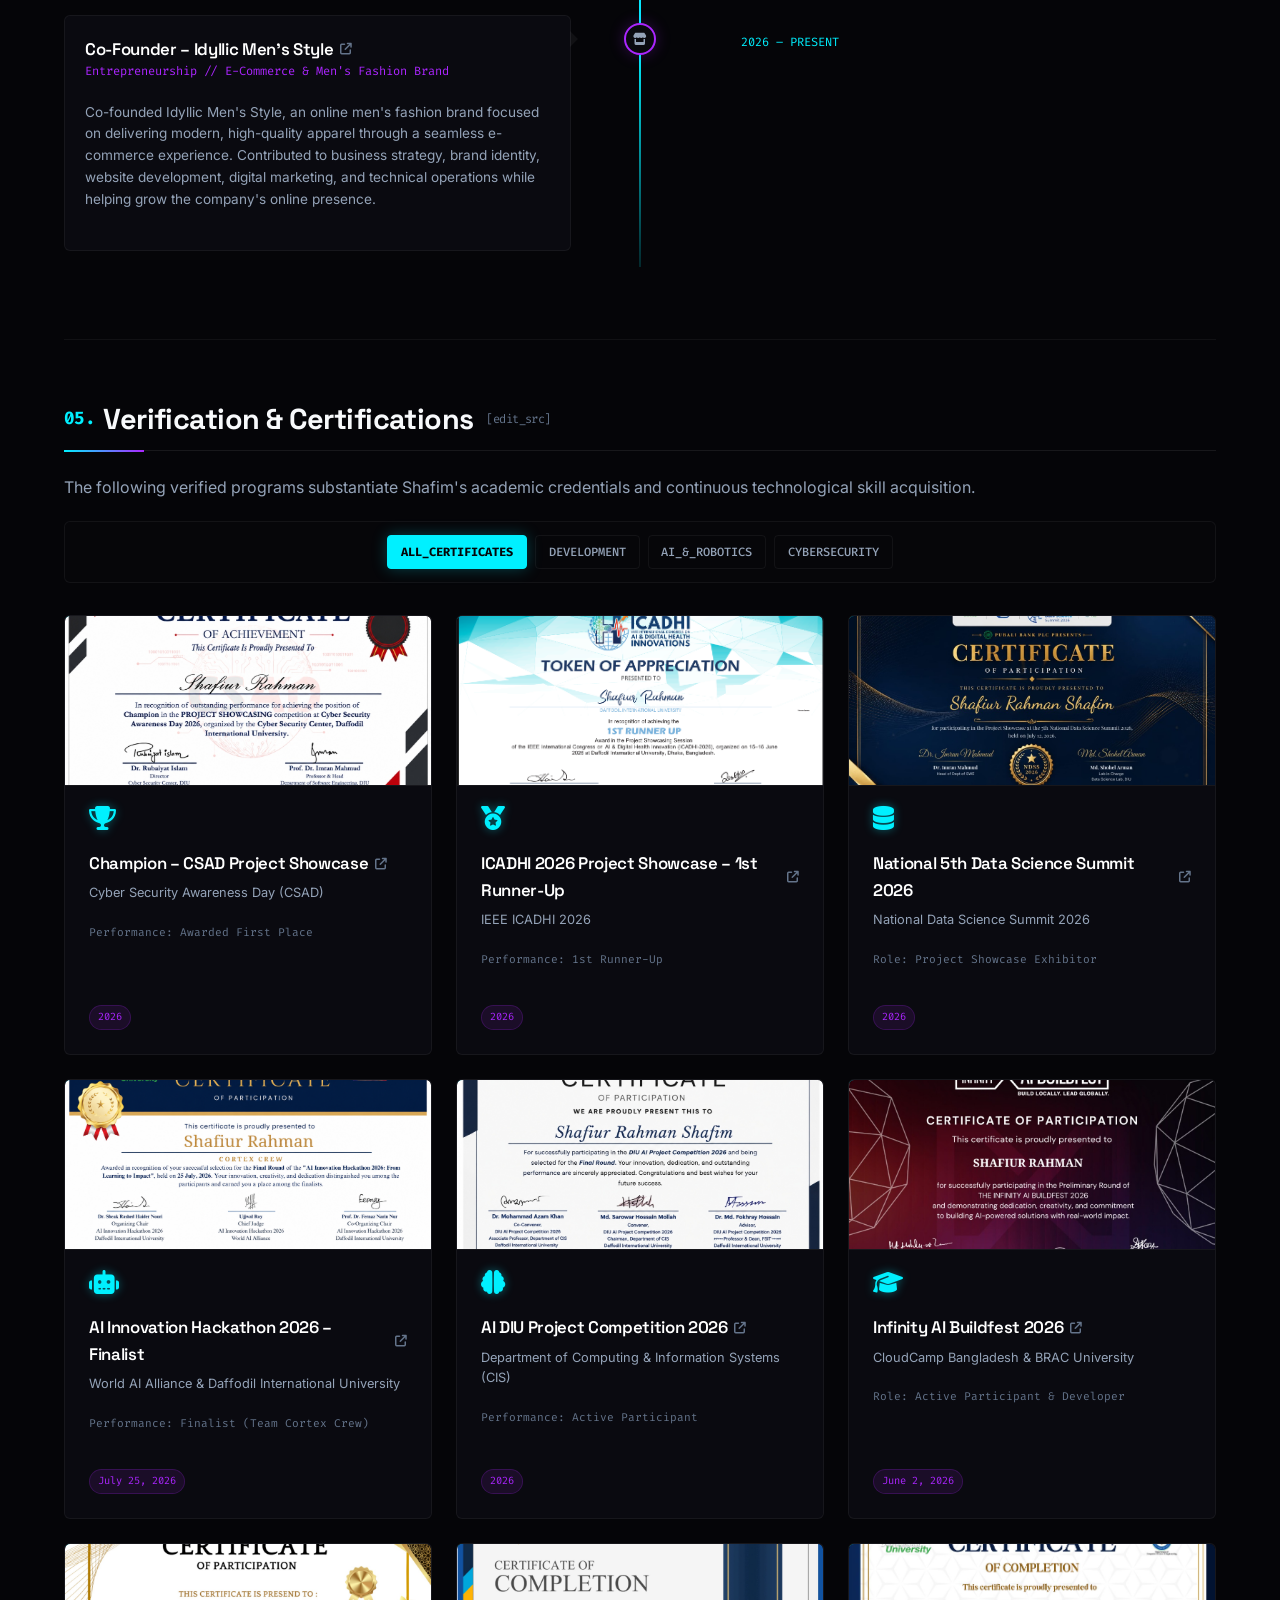
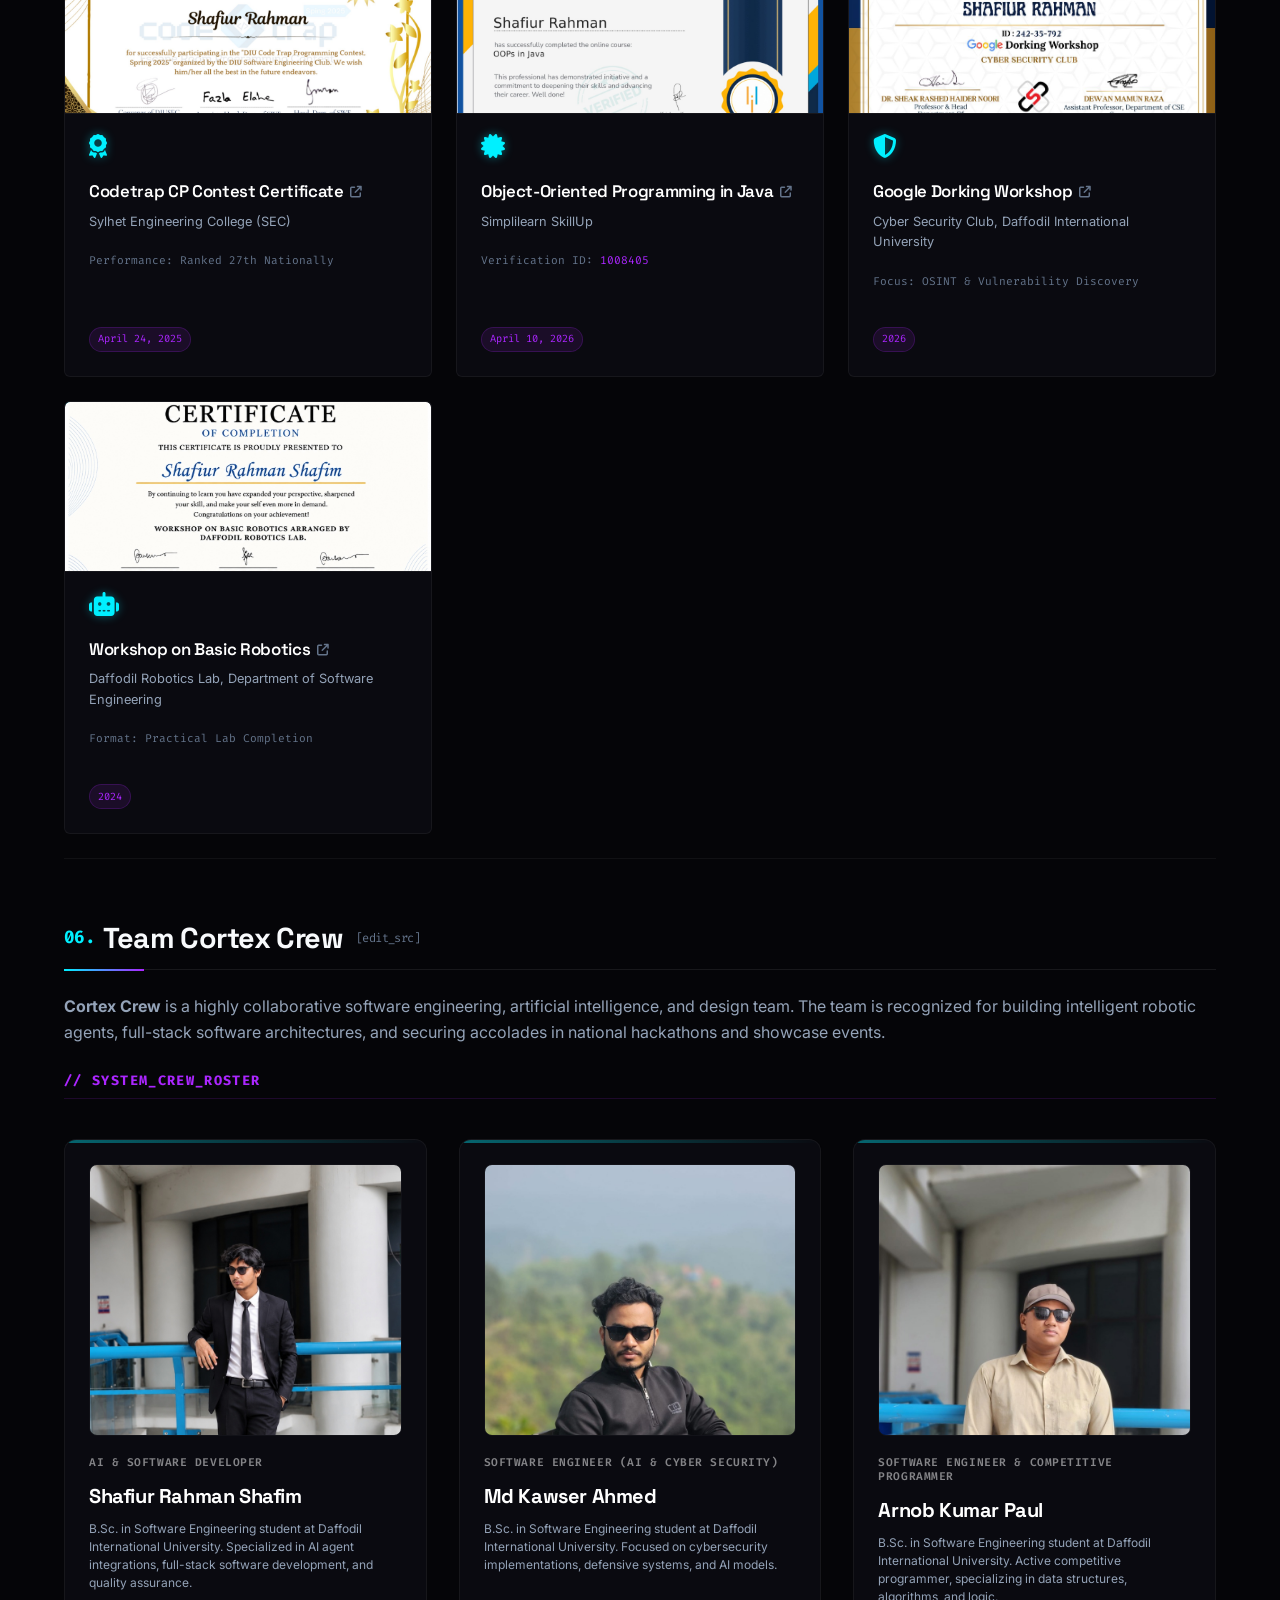
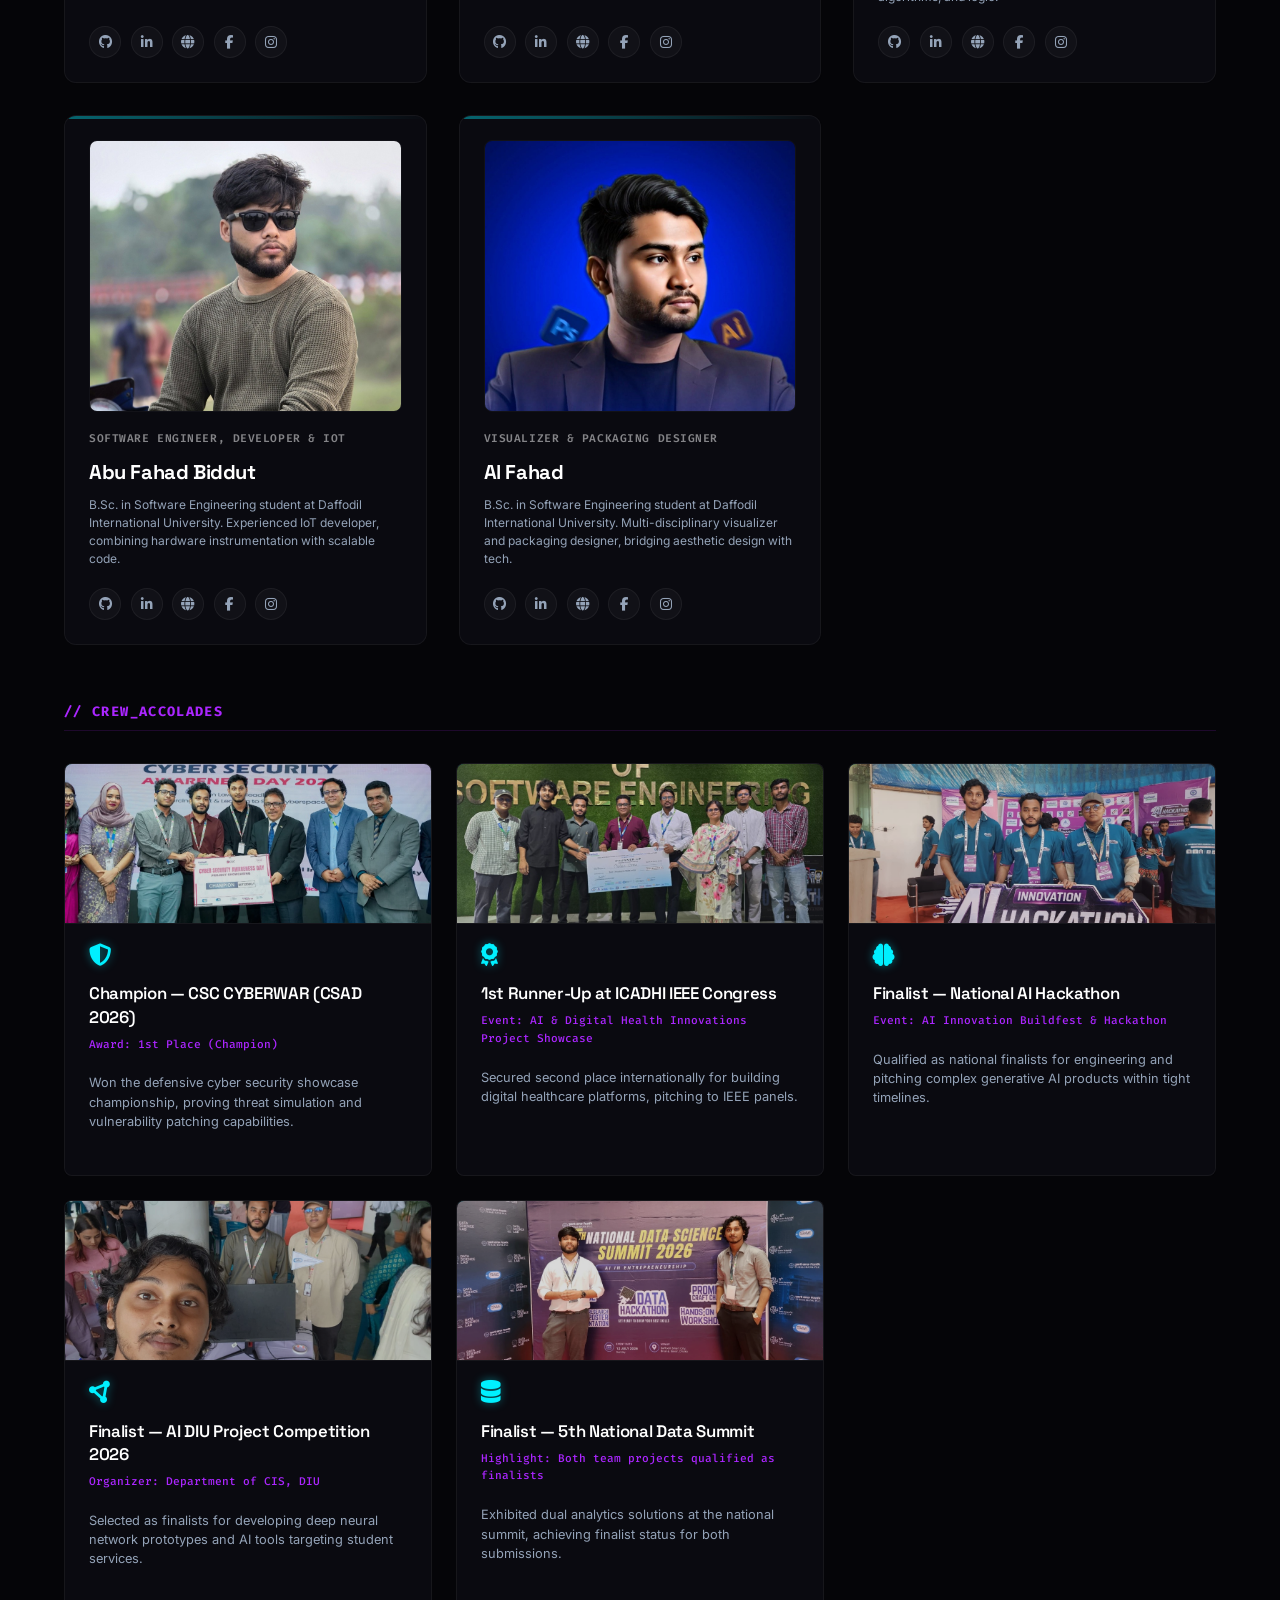
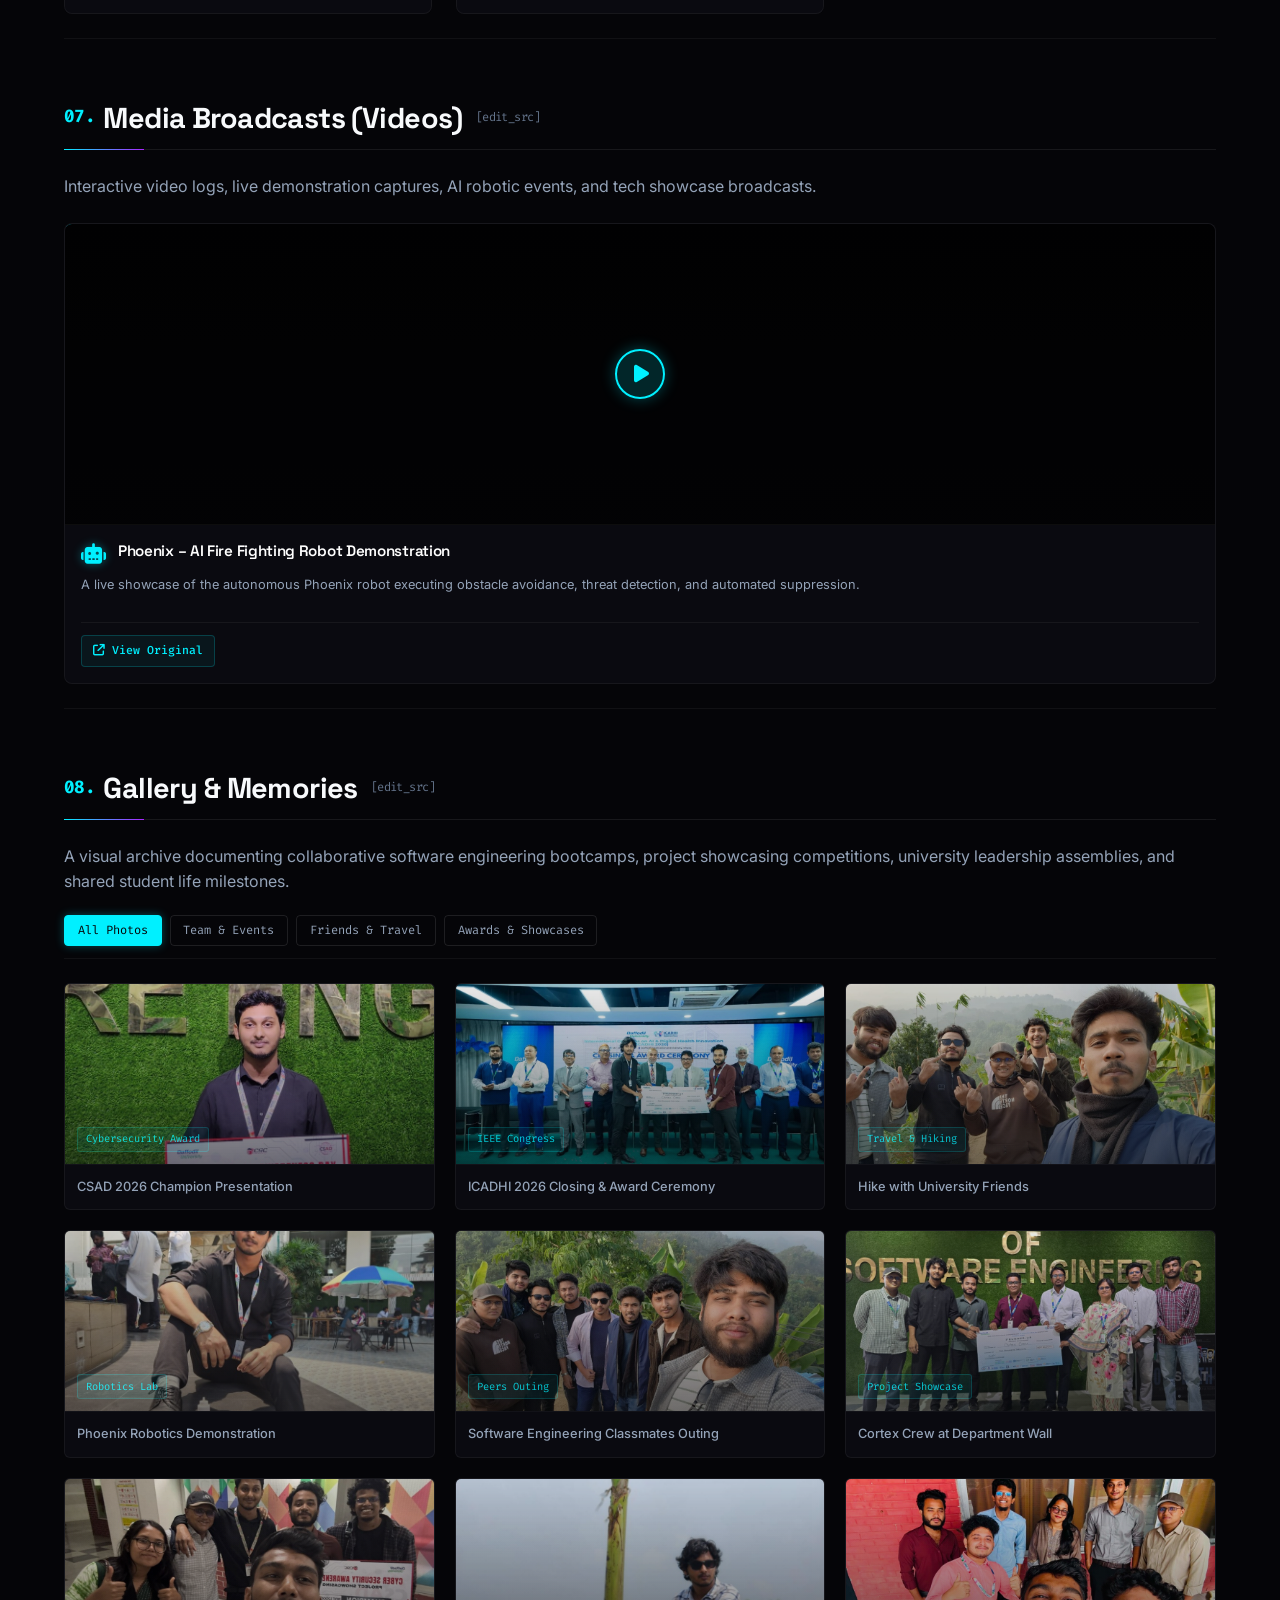
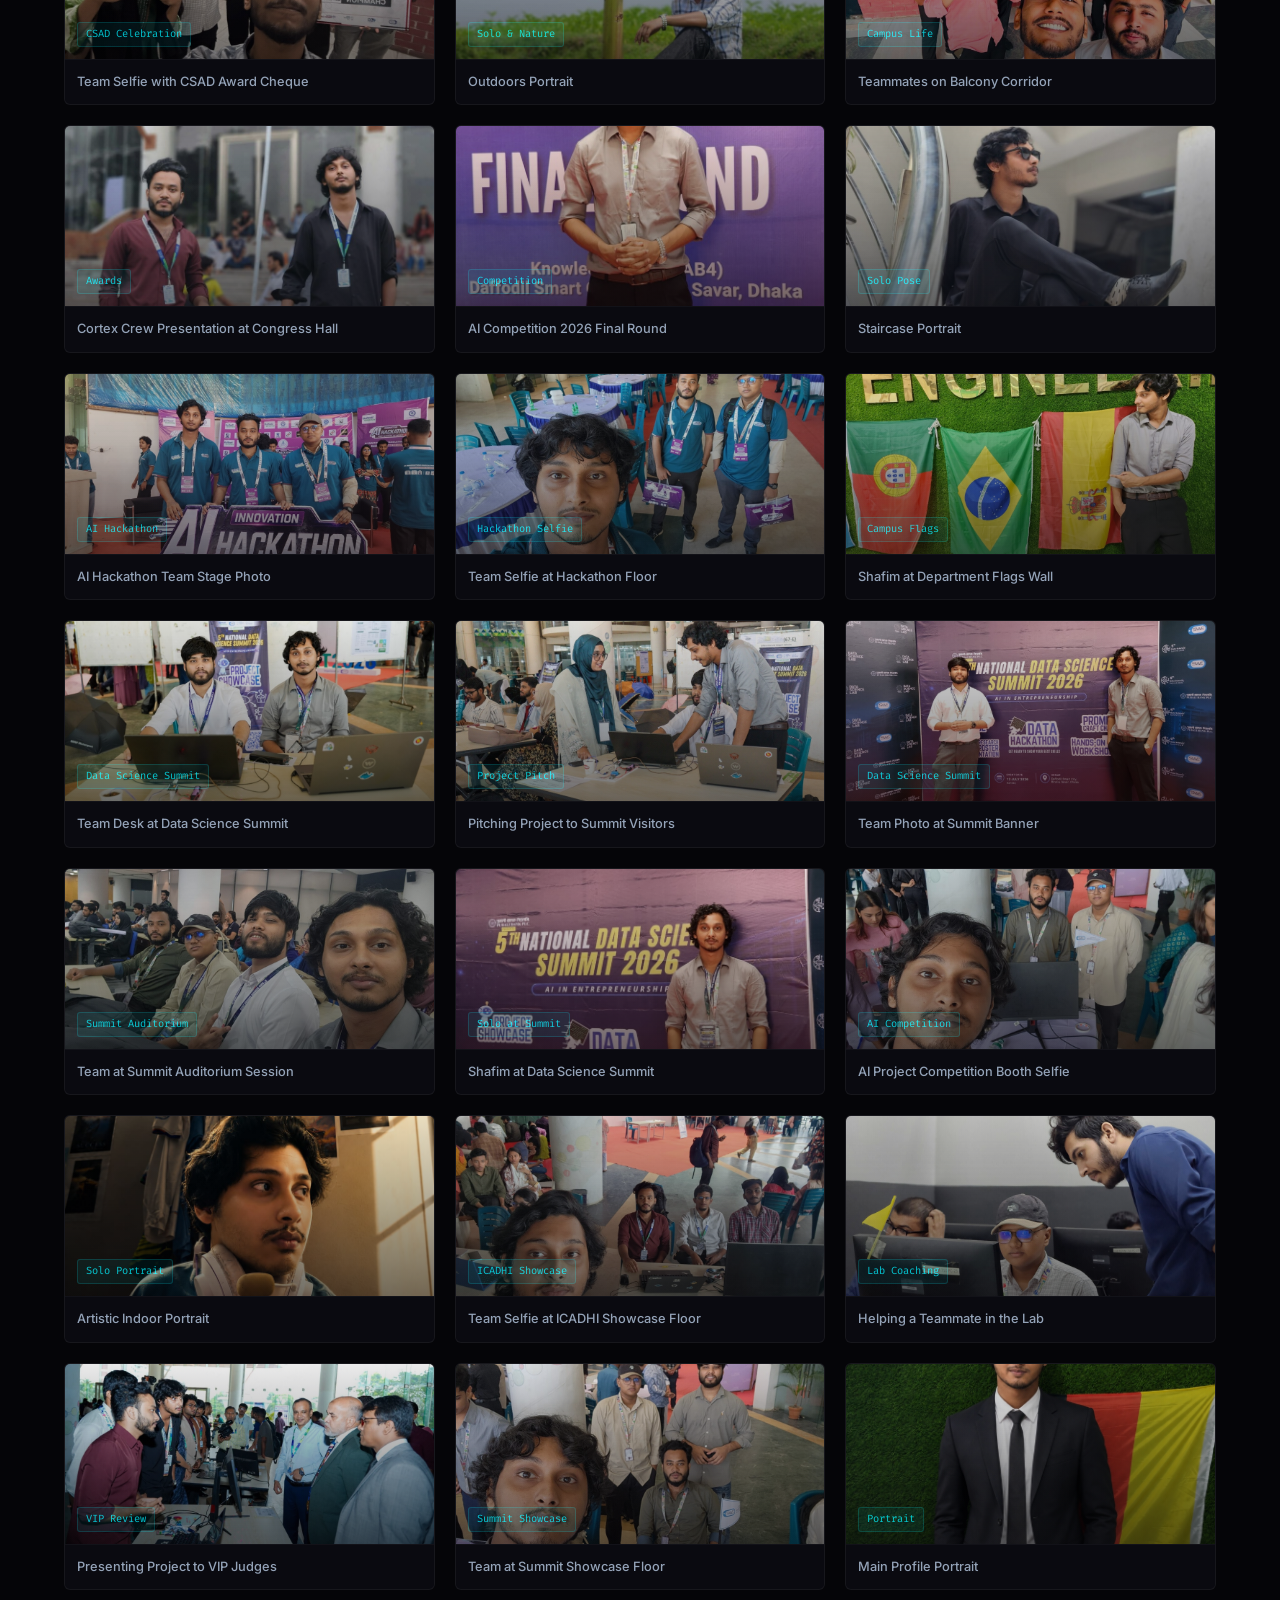
==== commit 4cc492b1: "Remove day mode/theme toggle feature" ====
--- a/index.html
+++ b/index.html
@@ -83,9 +83,6 @@
             </nav>
 
             <div class="header-actions">
-                <button id="theme-toggle" class="theme-toggle-btn" aria-label="Toggle Theme" title="Toggle Light/Dark Mode">
-                    <i class="fa-solid fa-moon theme-icon"></i>
-                </button>
                 <span class="system-status"><span class="status-pulse"></span> ONLINE</span>
                 <a href="Shafiur_Rahman_CV.pdf" download="Shafiur_Rahman_CV.pdf" class="btn btn-nav"><i class="fa-solid fa-file-pdf"></i> CV</a>
                 <a href="#contact" class="btn btn-nav">UPLINK</a>
@@ -2282,10 +2279,7 @@
             <a href="#contact" class="mobile-nav-link"><span class="nav-num">09.</span> Contact</a>
         </nav>
         <div class="mobile-menu-footer">
-            <button id="mobile-theme-toggle" class="theme-toggle-btn" aria-label="Toggle Theme" title="Toggle Light/Dark Mode" style="margin-right: auto;">
-                <i class="fa-solid fa-moon theme-icon"></i>
-            </button>
-            <span class="system-status"><span class="status-pulse"></span> ONLINE</span>
+            <span class="system-status" style="margin-right: auto;"><span class="status-pulse"></span> ONLINE</span>
             <a href="Shafiur_Rahman_CV.pdf" download="Shafiur_Rahman_CV.pdf" class="btn btn-nav mobile-menu-resume" style="margin-right: 0.5rem;"><i class="fa-solid fa-file-pdf"></i> CV</a>
             <a href="#contact" class="btn btn-nav mobile-menu-uplink">UPLINK</a>
         </div>
--- a/style.css
+++ b/style.css
@@ -40,30 +40,6 @@
     --transition-normal: 0.4s cubic-bezier(0.16, 1, 0.3, 1);
 }
 
-body.light-theme {
-    --color-bg: #eef4f8;
-    --color-bg-secondary: #e0e9f1;
-    --color-card-bg: rgba(255, 255, 255, 0.88);
-    --color-text-primary: #1e293b;
-    --color-text-secondary: #475569;
-    --color-text-muted: #64748b;
-    --color-text-title: #0f172a;
-    --color-wiki-blue: #0284c7;
-    --color-header-bg: rgba(238, 244, 248, 0.88);
-    --color-border-grid: rgba(2, 132, 199, 0.08);
-    
-    /* Neon Accents adapted for light mode readability */
-    --neon-cyan: #0284c7;
-    --neon-purple: #6d28d9;
-    --neon-pink: #db2777;
-    
-    /* Shadows & Borders */
-    --shadow-cyan: 0 0 12px rgba(2, 132, 199, 0.12);
-    --shadow-purple: 0 0 12px rgba(109, 40, 217, 0.12);
-    --neon-border-cyan: 1px solid rgba(2, 132, 199, 0.22);
-    --neon-border-purple: 1px solid rgba(109, 40, 217, 0.22);
-    --glass-border: 1px solid rgba(2, 132, 199, 0.12);
-}
 
 /* ==========================================================================
    Base & Reset Styles
@@ -1121,13 +1097,6 @@
     z-index: 1;
 }
 
-body.light-theme .timeline-container::before {
-    background: linear-gradient(180deg, 
-        rgba(109, 40, 217, 0.1) 0%, 
-        var(--neon-purple) 15%, 
-        var(--neon-cyan) 85%, 
-        rgba(2, 132, 199, 0.1) 100%);
-}
 
 .timeline-year-checkpoint {
     position: relative;
@@ -1280,9 +1249,6 @@
         box-shadow: var(--shadow-cyan);
     }
 
-    body.light-theme .timeline-item:hover .timeline-content-card {
-        border-color: rgba(2, 132, 199, 0.25);
-    }
     
     .timeline-item.left-aligned:hover .timeline-content-card {
         transform: translateX(-6px);
@@ -3797,94 +3763,6 @@
     }
 }
 
-/* ==========================================================================
-   Light / Dark Theme Override & Toggle styling
-   ========================================================================== */
-.theme-toggle-btn {
-    background: transparent;
-    border: 1px solid var(--color-text-muted);
-    color: var(--color-text-primary);
-    width: 34px;
-    height: 34px;
-    border-radius: 4px;
-    cursor: pointer;
-    display: inline-flex;
-    align-items: center;
-    justify-content: center;
-    font-size: 0.95rem;
-    transition: var(--transition-fast);
-}
-
-.theme-toggle-btn:hover {
-    border-color: var(--neon-cyan);
-    color: var(--neon-cyan);
-    box-shadow: var(--shadow-cyan);
-    text-shadow: 0 0 8px var(--neon-cyan);
-}
-
-/* Light Theme Overrides */
-body.light-theme {
-    background-color: var(--color-bg);
-}
-
-body.light-theme .scroll-progress-bar {
-    box-shadow: 0 0 10px rgba(2, 132, 199, 0.4);
-}
-
-body.light-theme .main-header {
-    box-shadow: 0 4px 20px rgba(15, 23, 42, 0.05);
-}
-
-body.light-theme .infobox {
-    box-shadow: 0 10px 30px rgba(15, 23, 42, 0.06);
-}
-
-body.light-theme .infobox-header {
-    color: var(--neon-purple);
-    background: rgba(109, 40, 217, 0.08);
-    border: 1px solid rgba(109, 40, 217, 0.15);
-}
-
-body.light-theme .mobile-menu-overlay {
-    background: rgba(248, 250, 252, 0.98);
-    box-shadow: -10px 0 30px rgba(15, 23, 42, 0.15), var(--shadow-purple);
-}
-
-body.light-theme .mobile-menu-header {
-    border-bottom: var(--glass-border);
-}
-
-body.light-theme .mobile-nav-link:hover,
-body.light-theme .mobile-nav-link.active {
-    color: var(--neon-purple);
-}
-
-/* Terminal Adjustments in Light Theme */
-body.light-theme .terminal-container {
-    background: rgba(13, 13, 20, 0.96);
-    border: 1px solid rgba(15, 23, 42, 0.15);
-    box-shadow: 0 15px 40px rgba(15, 23, 42, 0.2);
-}
-
-body.light-theme .terminal-toggle-btn {
-    background: #0f172a;
-    color: #e2e8f0;
-    border: 1px solid rgba(2, 132, 199, 0.3);
-}
-
-/* Radar chart style adaptation in light mode */
-body.light-theme .radar-grid-line {
-    stroke: rgba(15, 23, 42, 0.08);
-}
-body.light-theme .radar-grid-web {
-    fill: rgba(15, 23, 42, 0.02);
-}
-
-/* Widescreen and structural grids style adaptation */
-body.light-theme .grid-container,
-body.light-theme .contents-header {
-    border-bottom: var(--glass-border);
-}
 
 /* ==========================================================================
    Skills Interactive Search & Filters
@@ -3903,9 +3781,6 @@
     width: 100%;
 }
 
-body.light-theme .skills-filter-container {
-    background: rgba(224, 233, 241, 0.3);
-}
 
 .skills-search-wrapper {
     position: relative;
@@ -3935,9 +3810,6 @@
     transition: var(--transition-normal);
 }
 
-body.light-theme #skills-search {
-    background: rgba(255, 255, 255, 0.7);
-}
 
 #skills-search:focus {
     outline: none;
@@ -3983,9 +3855,6 @@
     font-weight: 700;
 }
 
-body.light-theme .skills-filter-btn.active {
-    color: #fff;
-}
 
 /* Dimmed & Highlighted States for interactive search */
 .skill-category-card {
@@ -4015,9 +3884,6 @@
     background: rgba(0, 240, 255, 0.08) !important;
 }
 
-body.light-theme .skill-badge.highlighted {
-    background: rgba(2, 132, 199, 0.08) !important;
-}
 
 /* Certificates Interactive Filters */
 .cert-filter-container {
@@ -4032,9 +3898,6 @@
     width: 100%;
 }
 
-body.light-theme .cert-filter-container {
-    background: rgba(224, 233, 241, 0.3);
-}
 
 .cert-tag-filters {
     display: flex;
@@ -4070,9 +3933,6 @@
     font-weight: 700;
 }
 
-body.light-theme .cert-filter-btn.active {
-    color: #fff;
-}
 
 /* Certificate Transition & Grid update style */
 .cert-card.hidden {
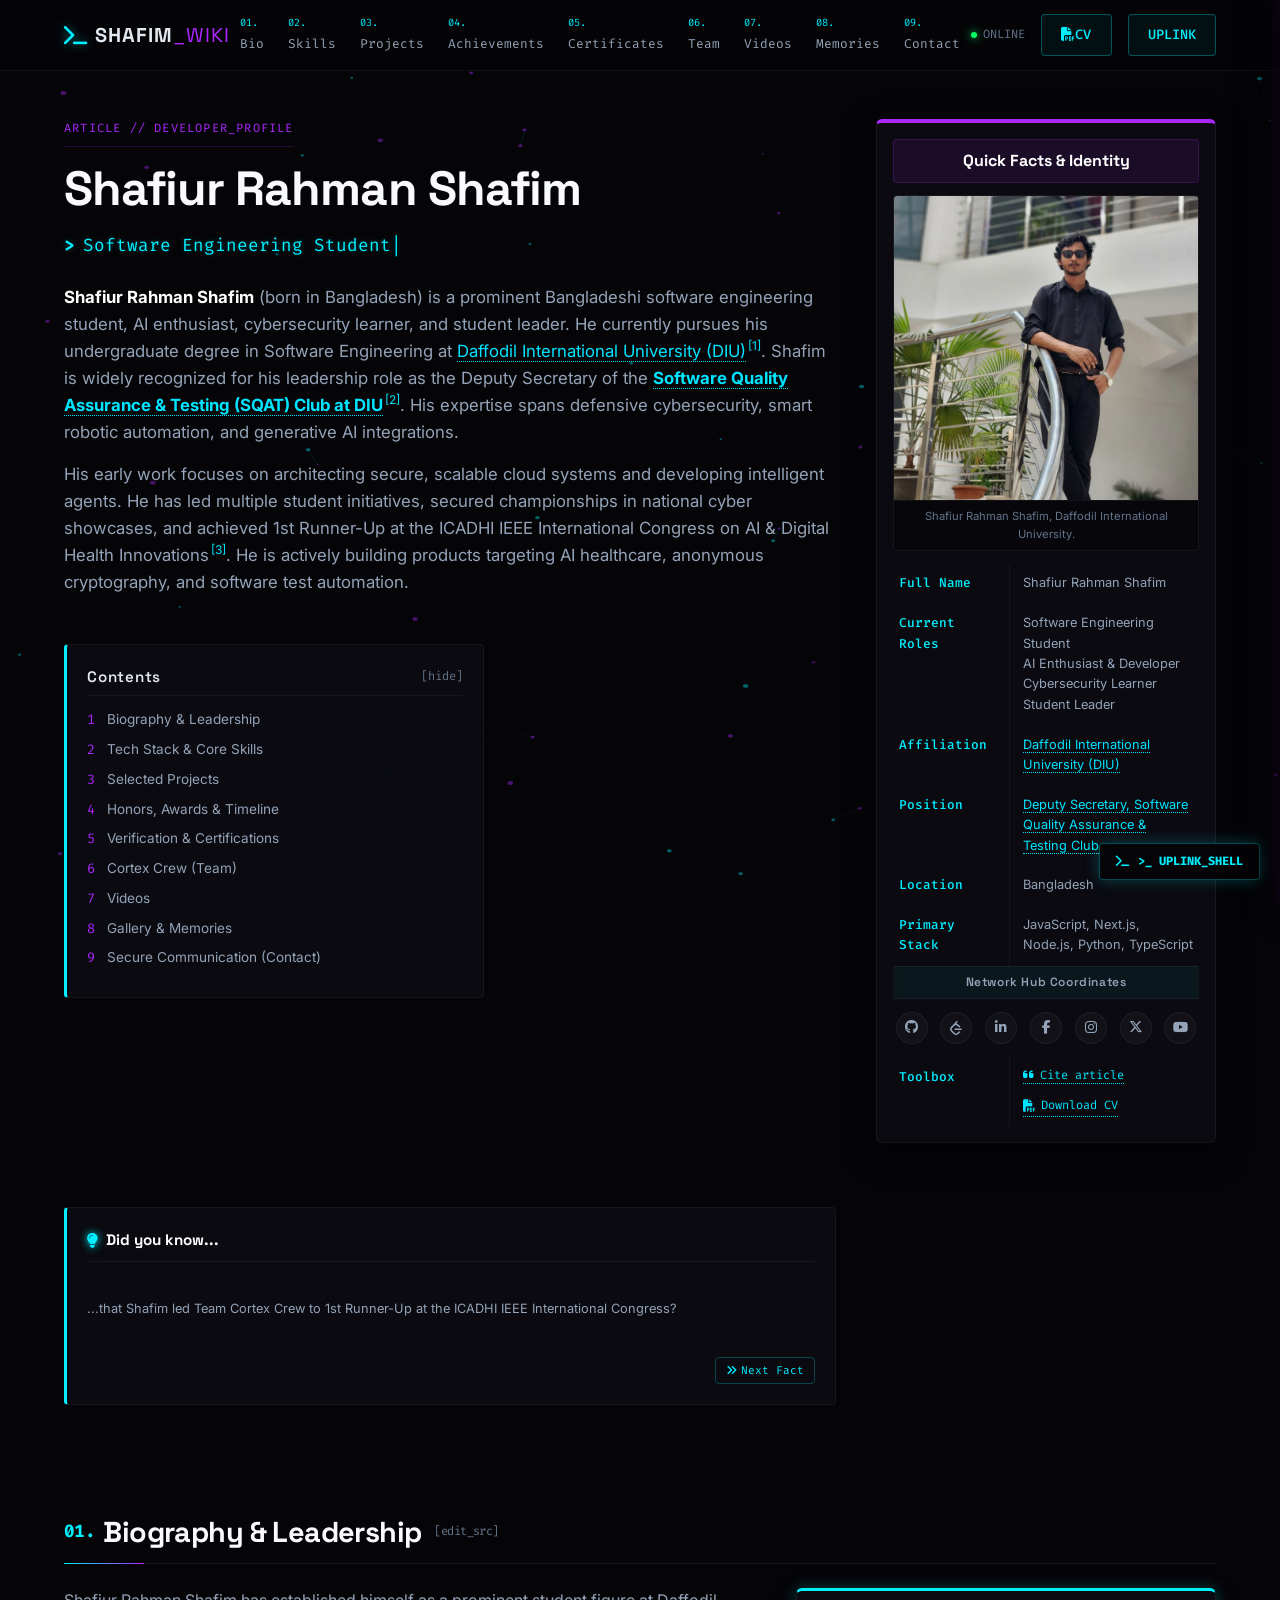
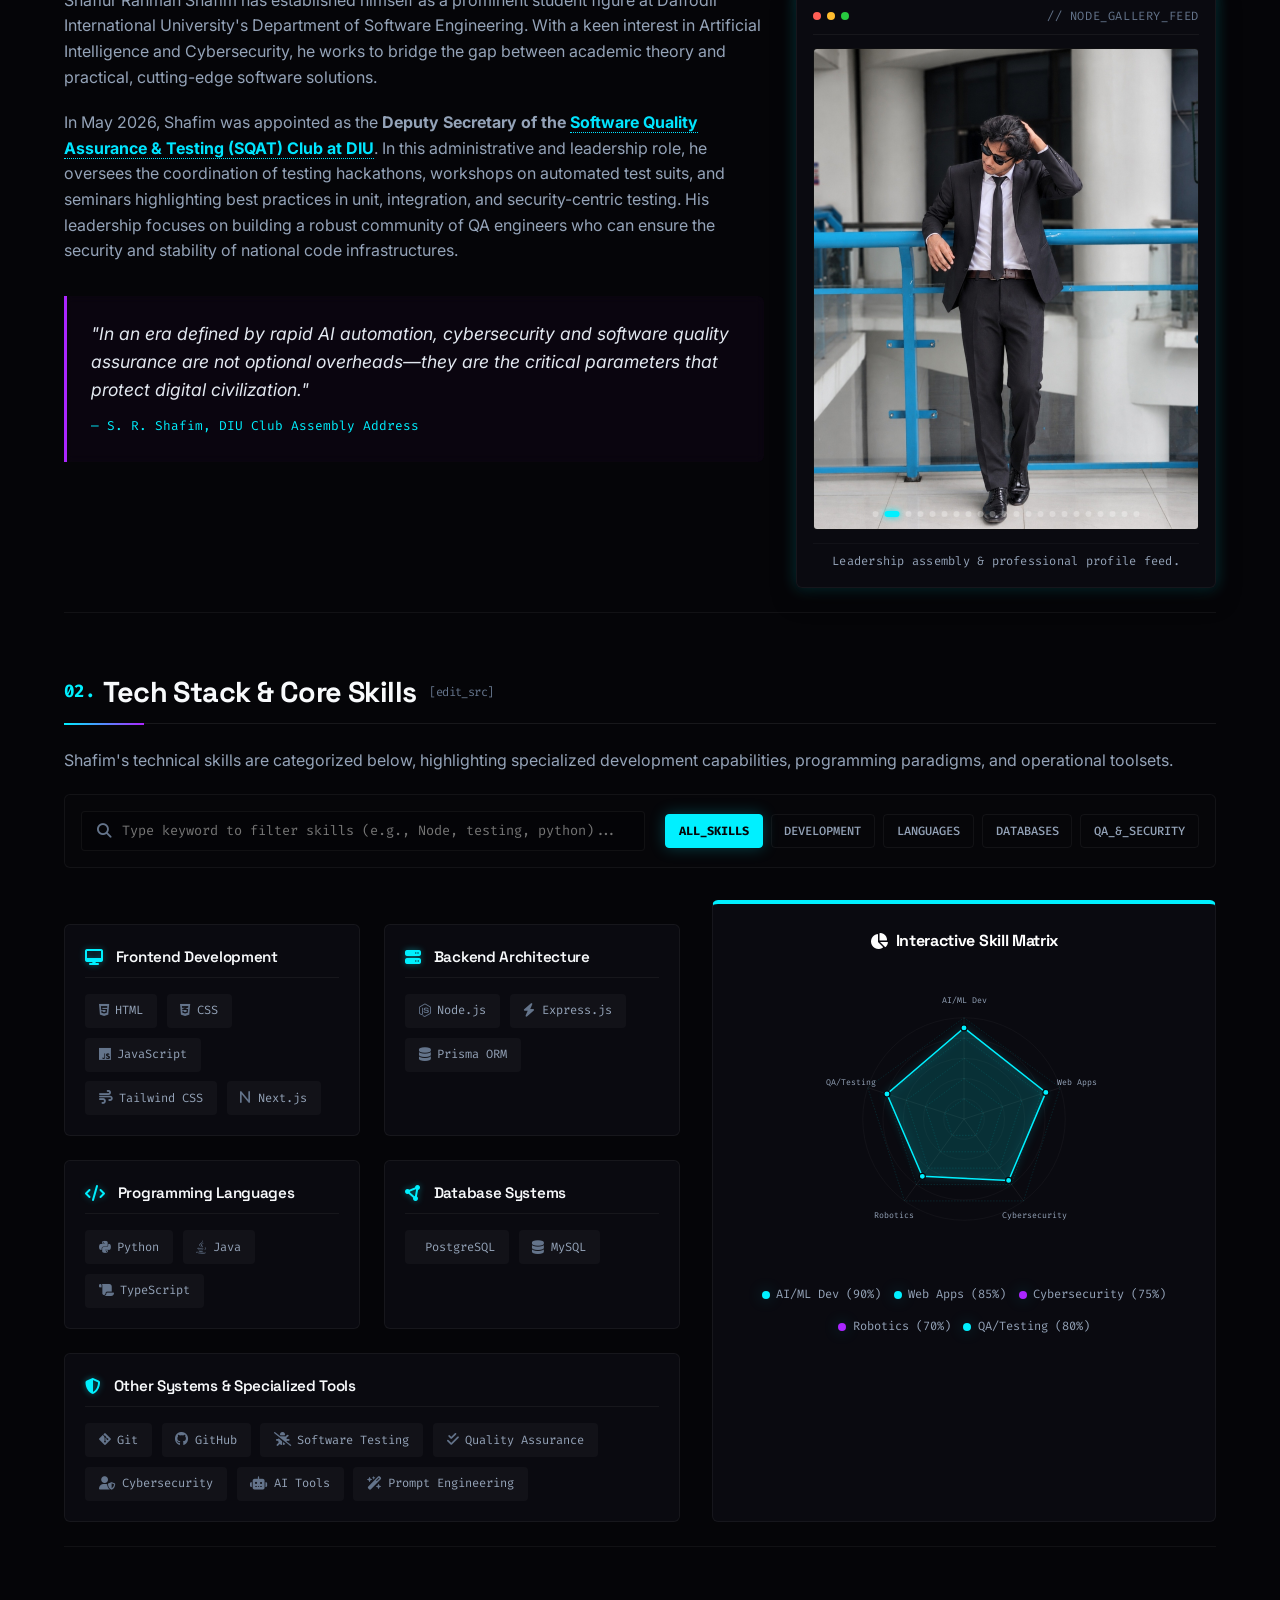
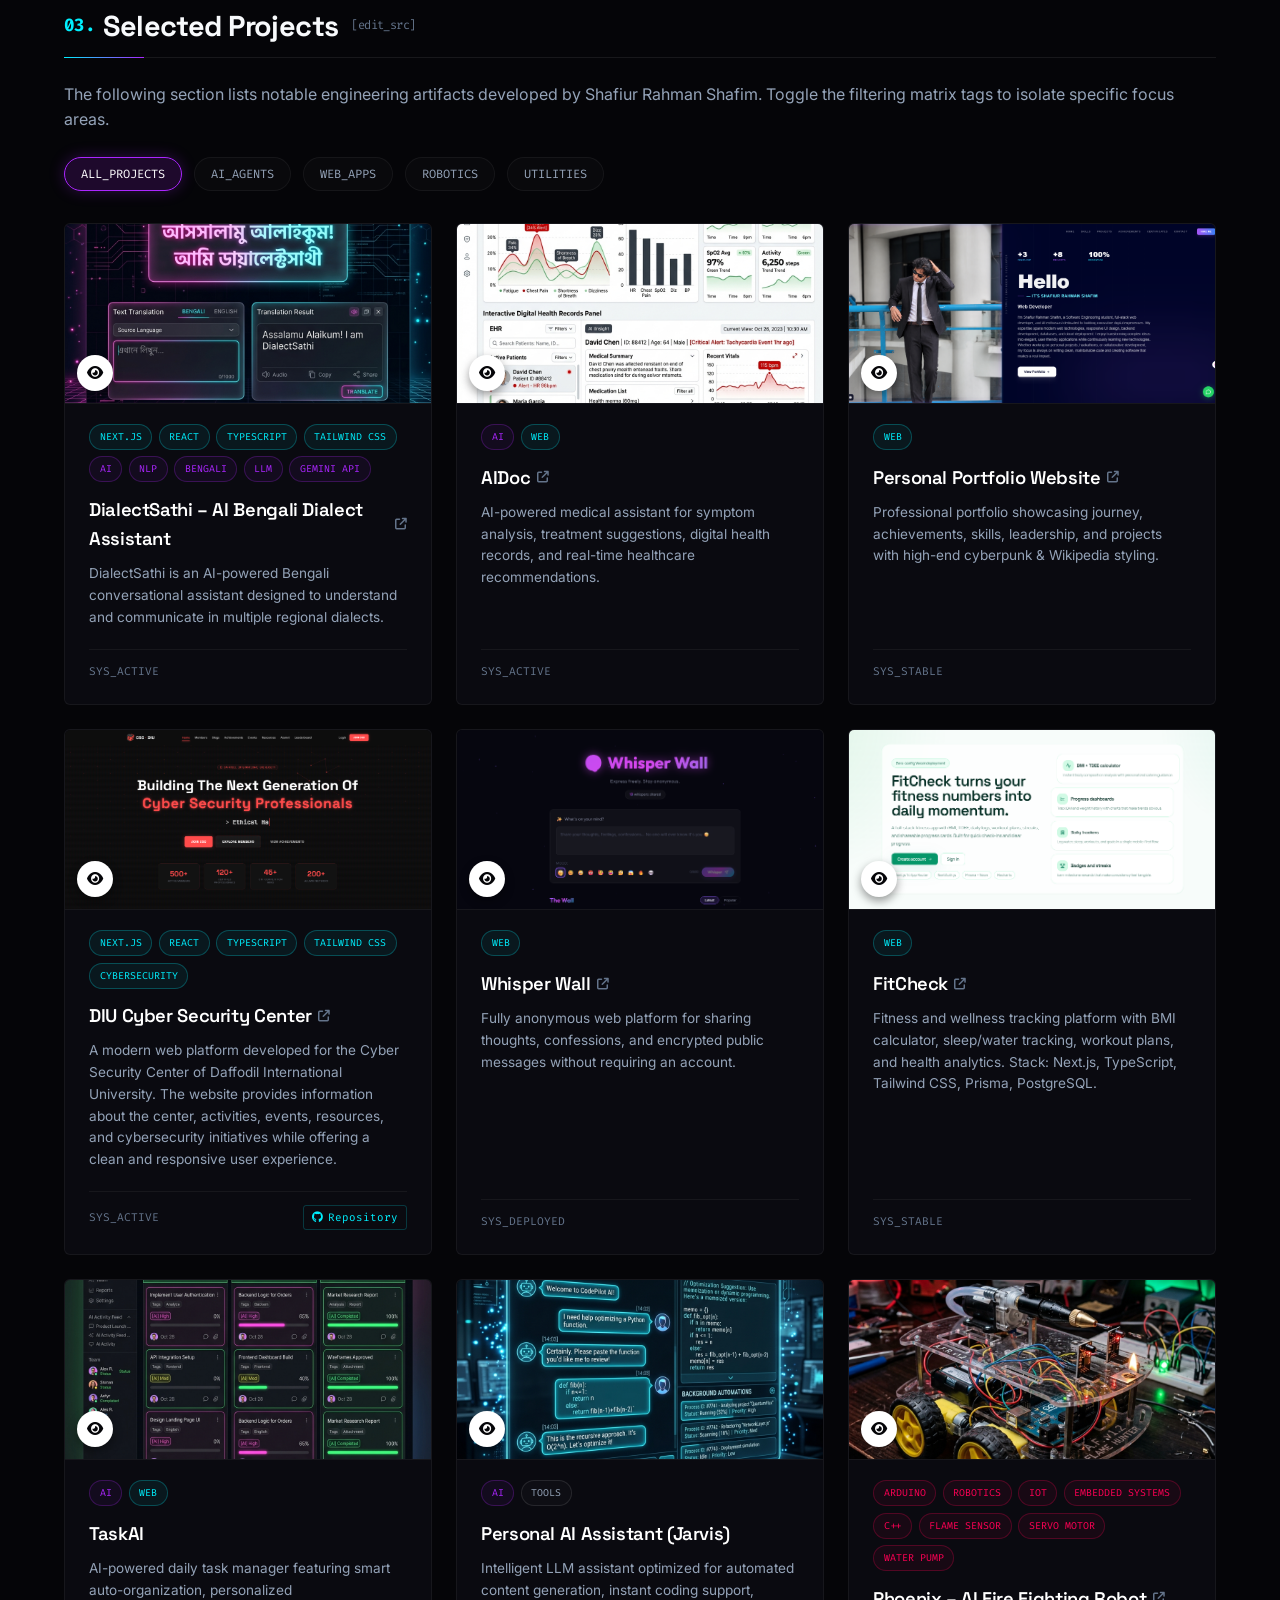
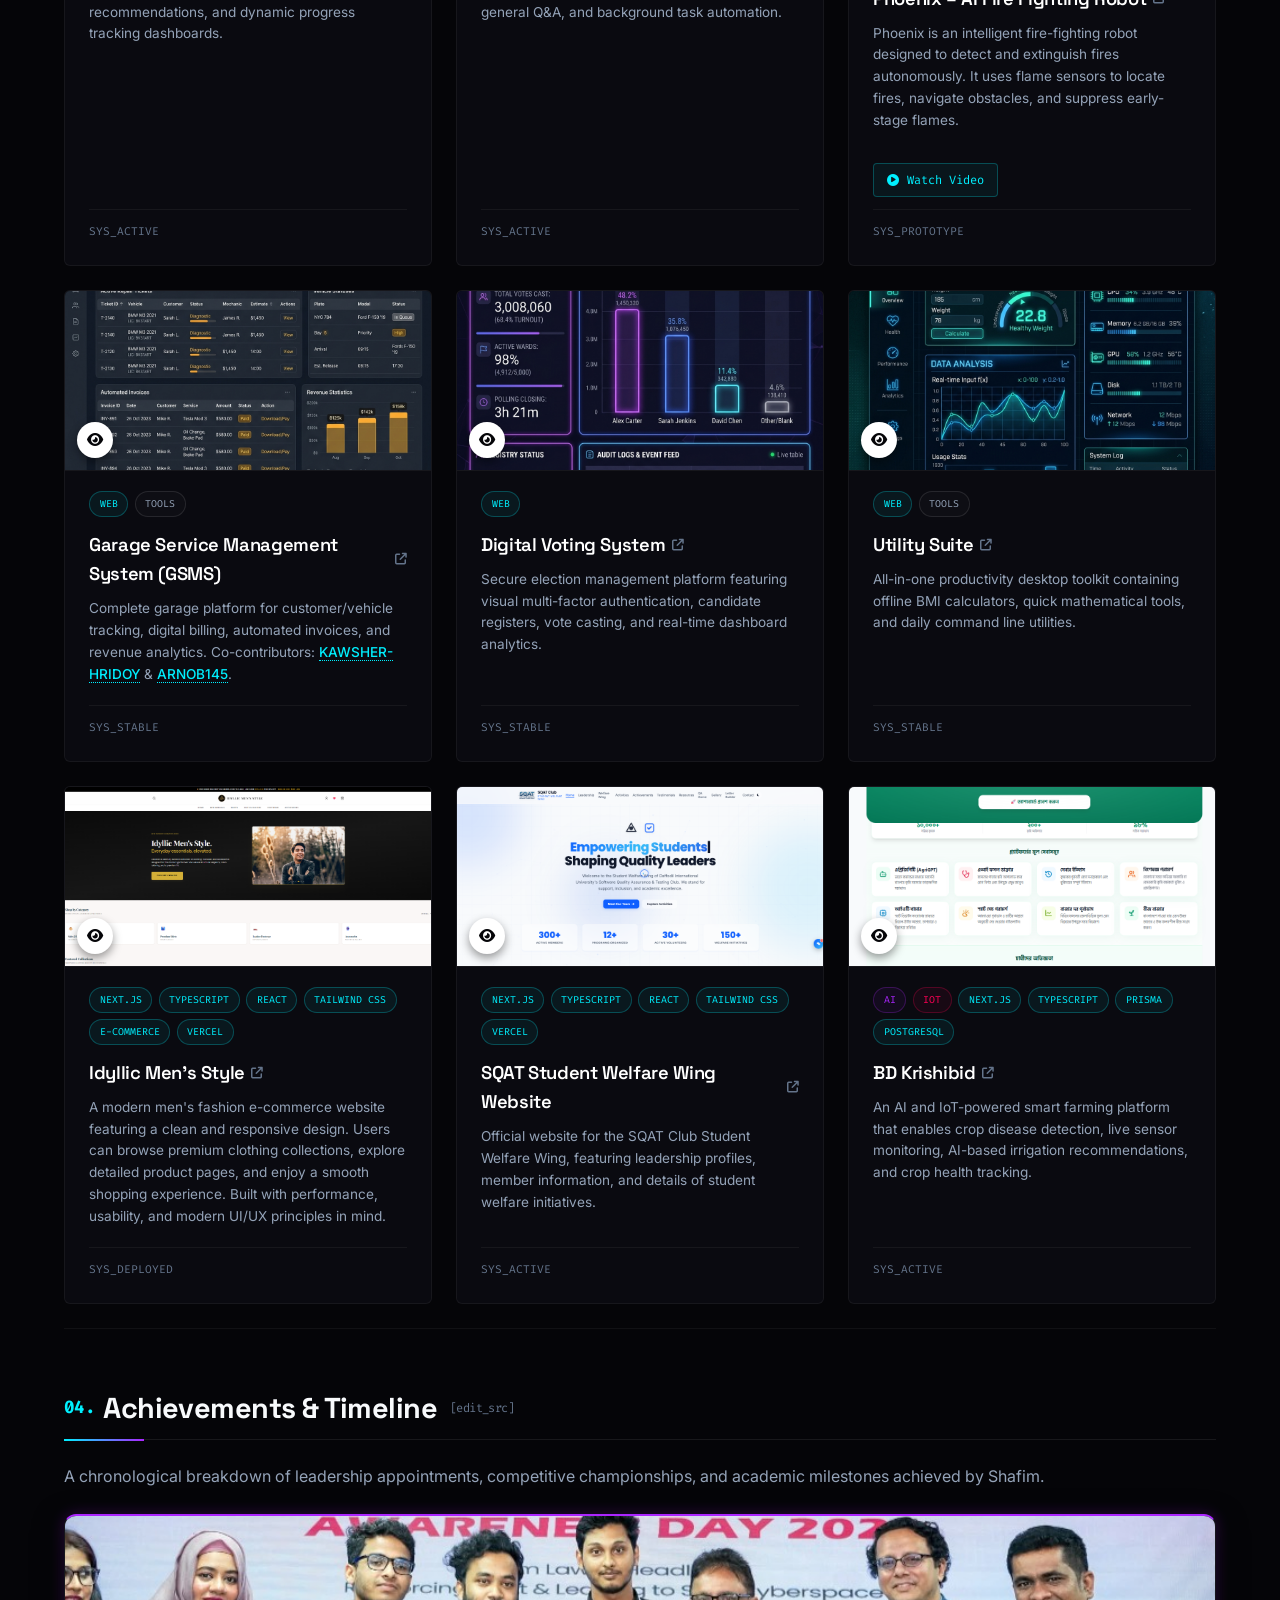
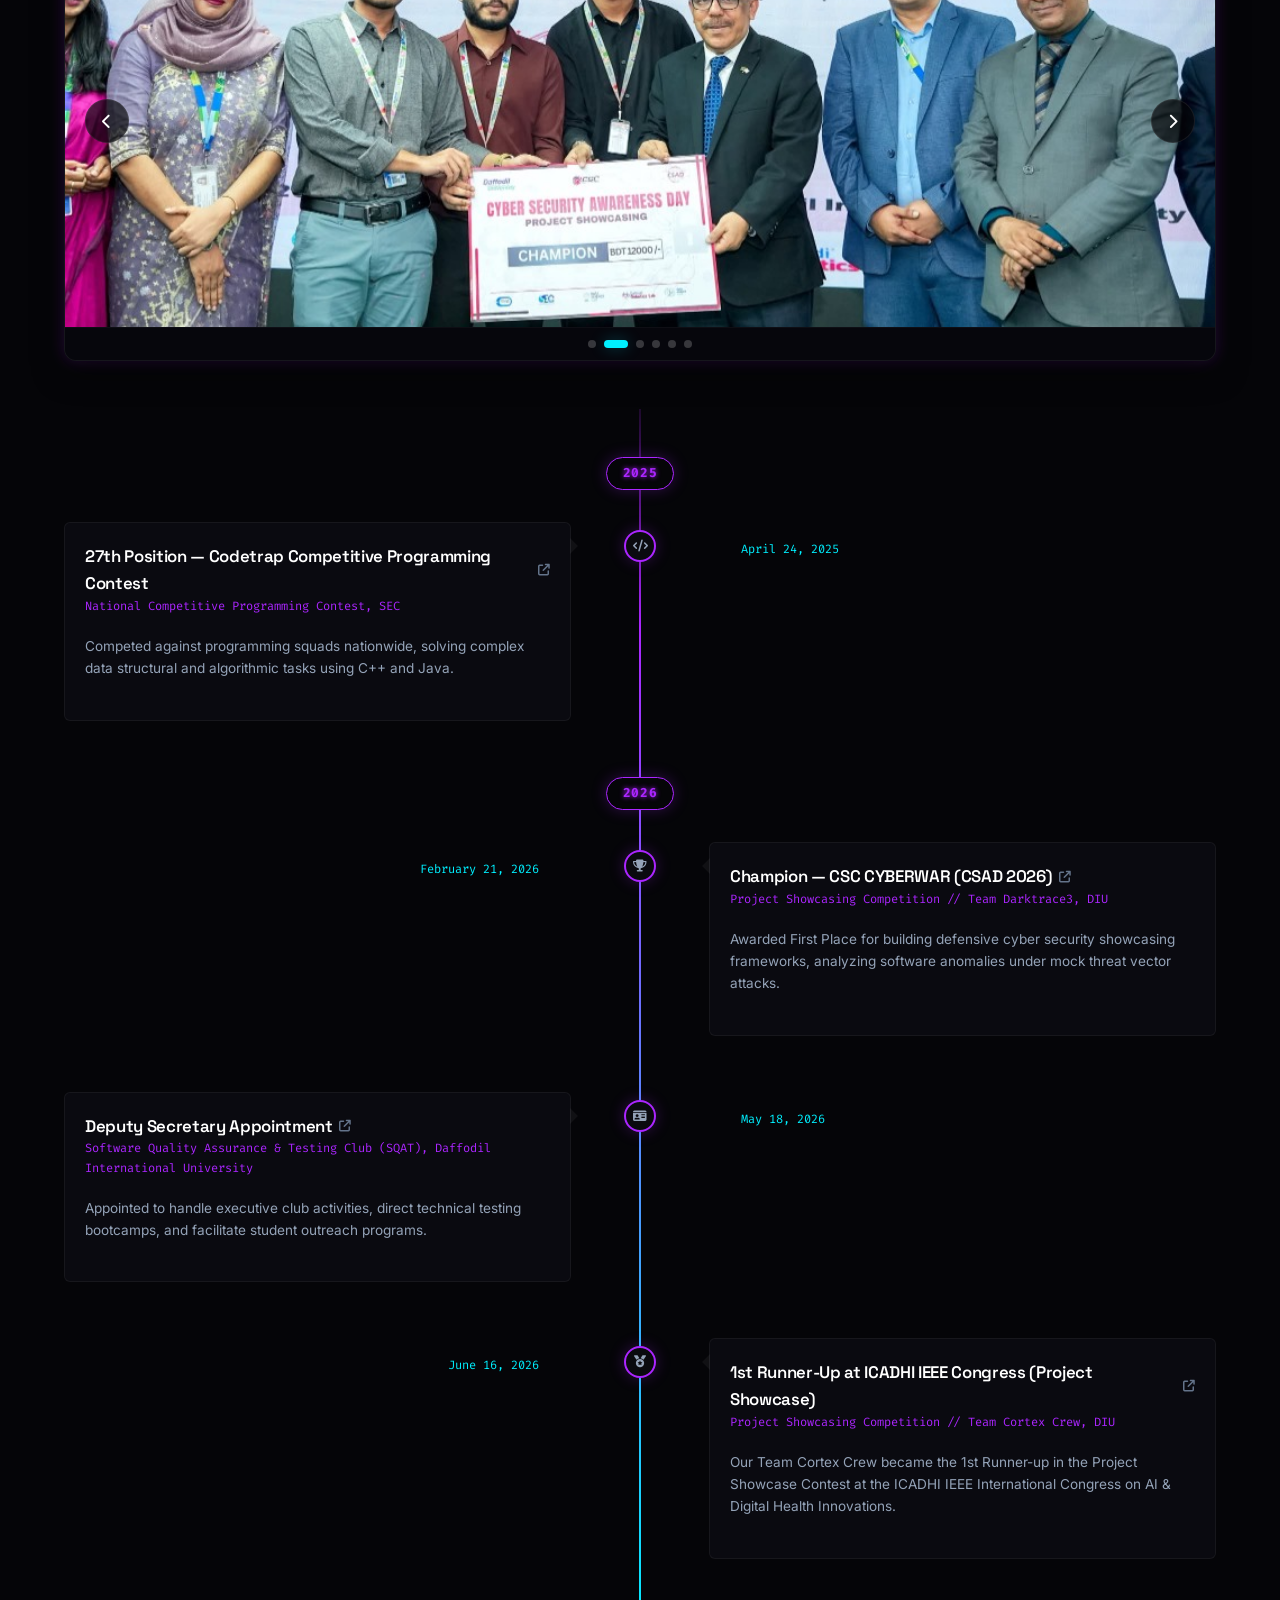
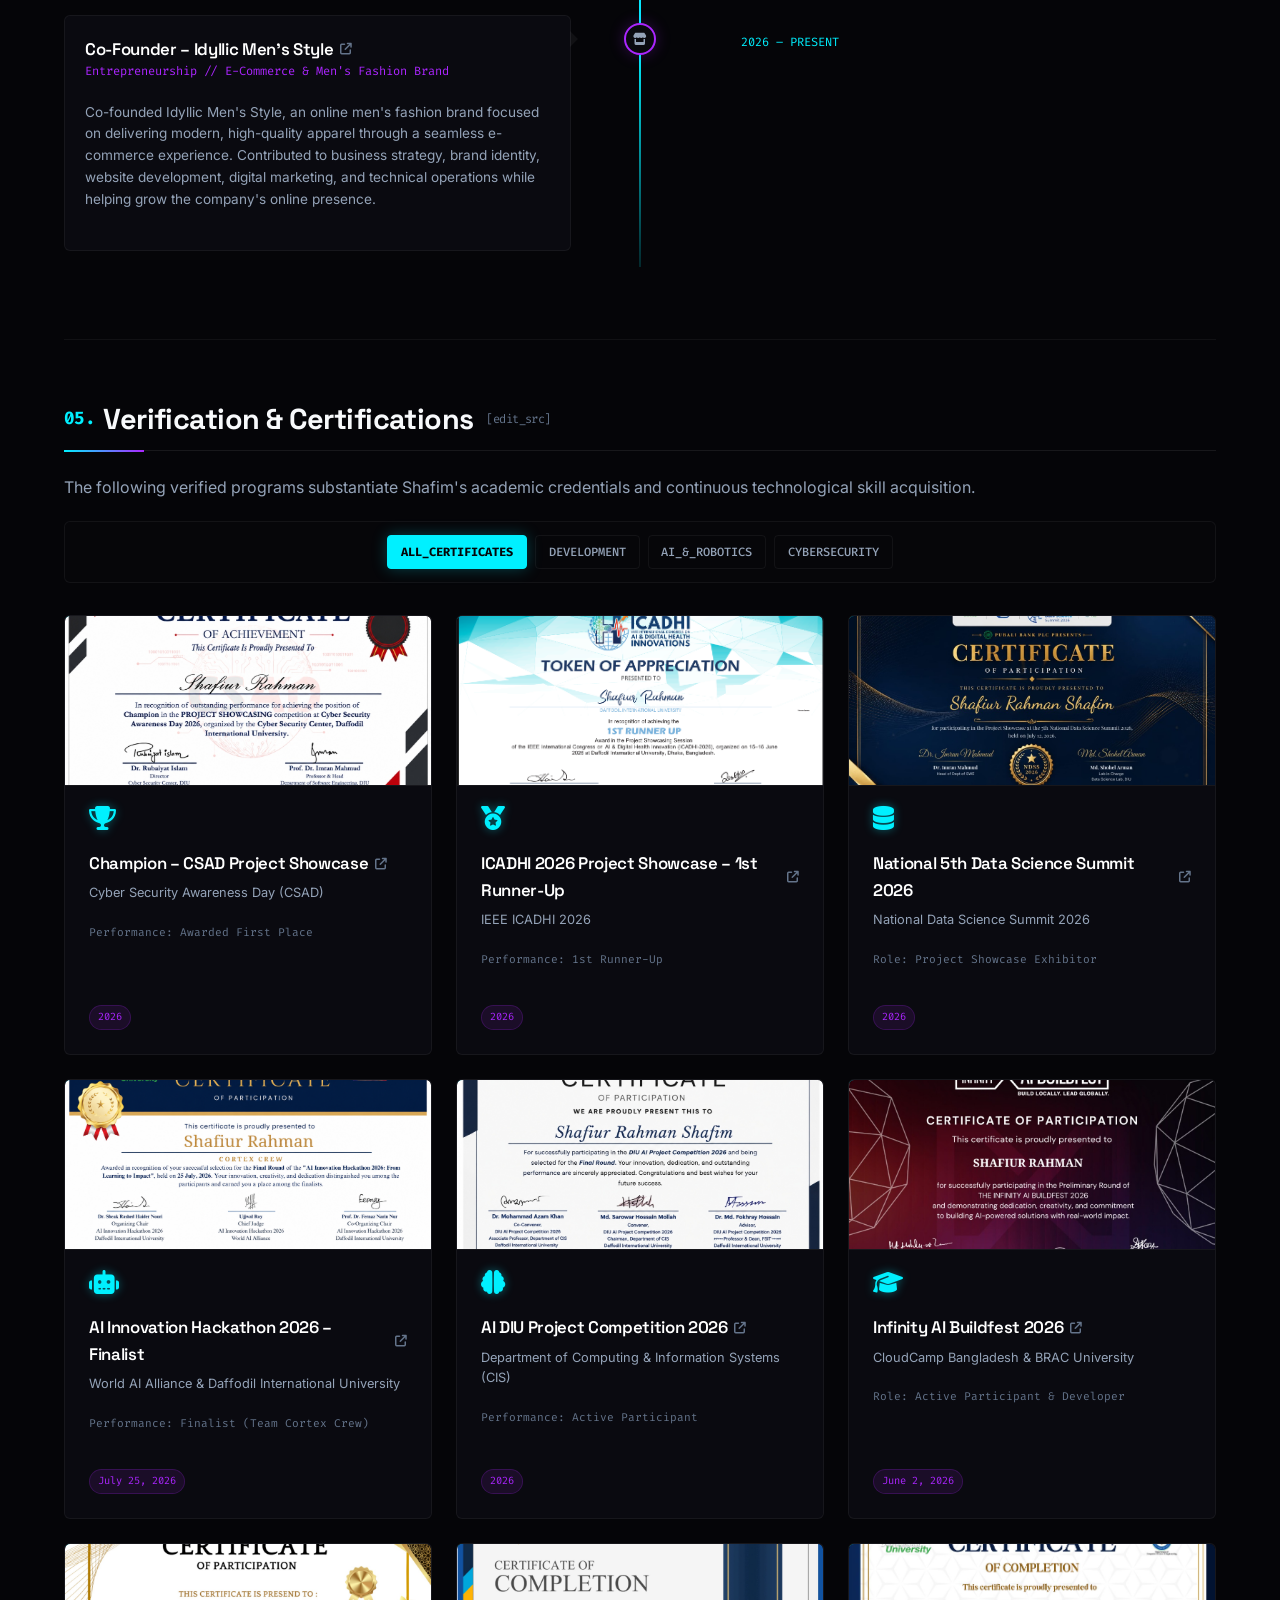
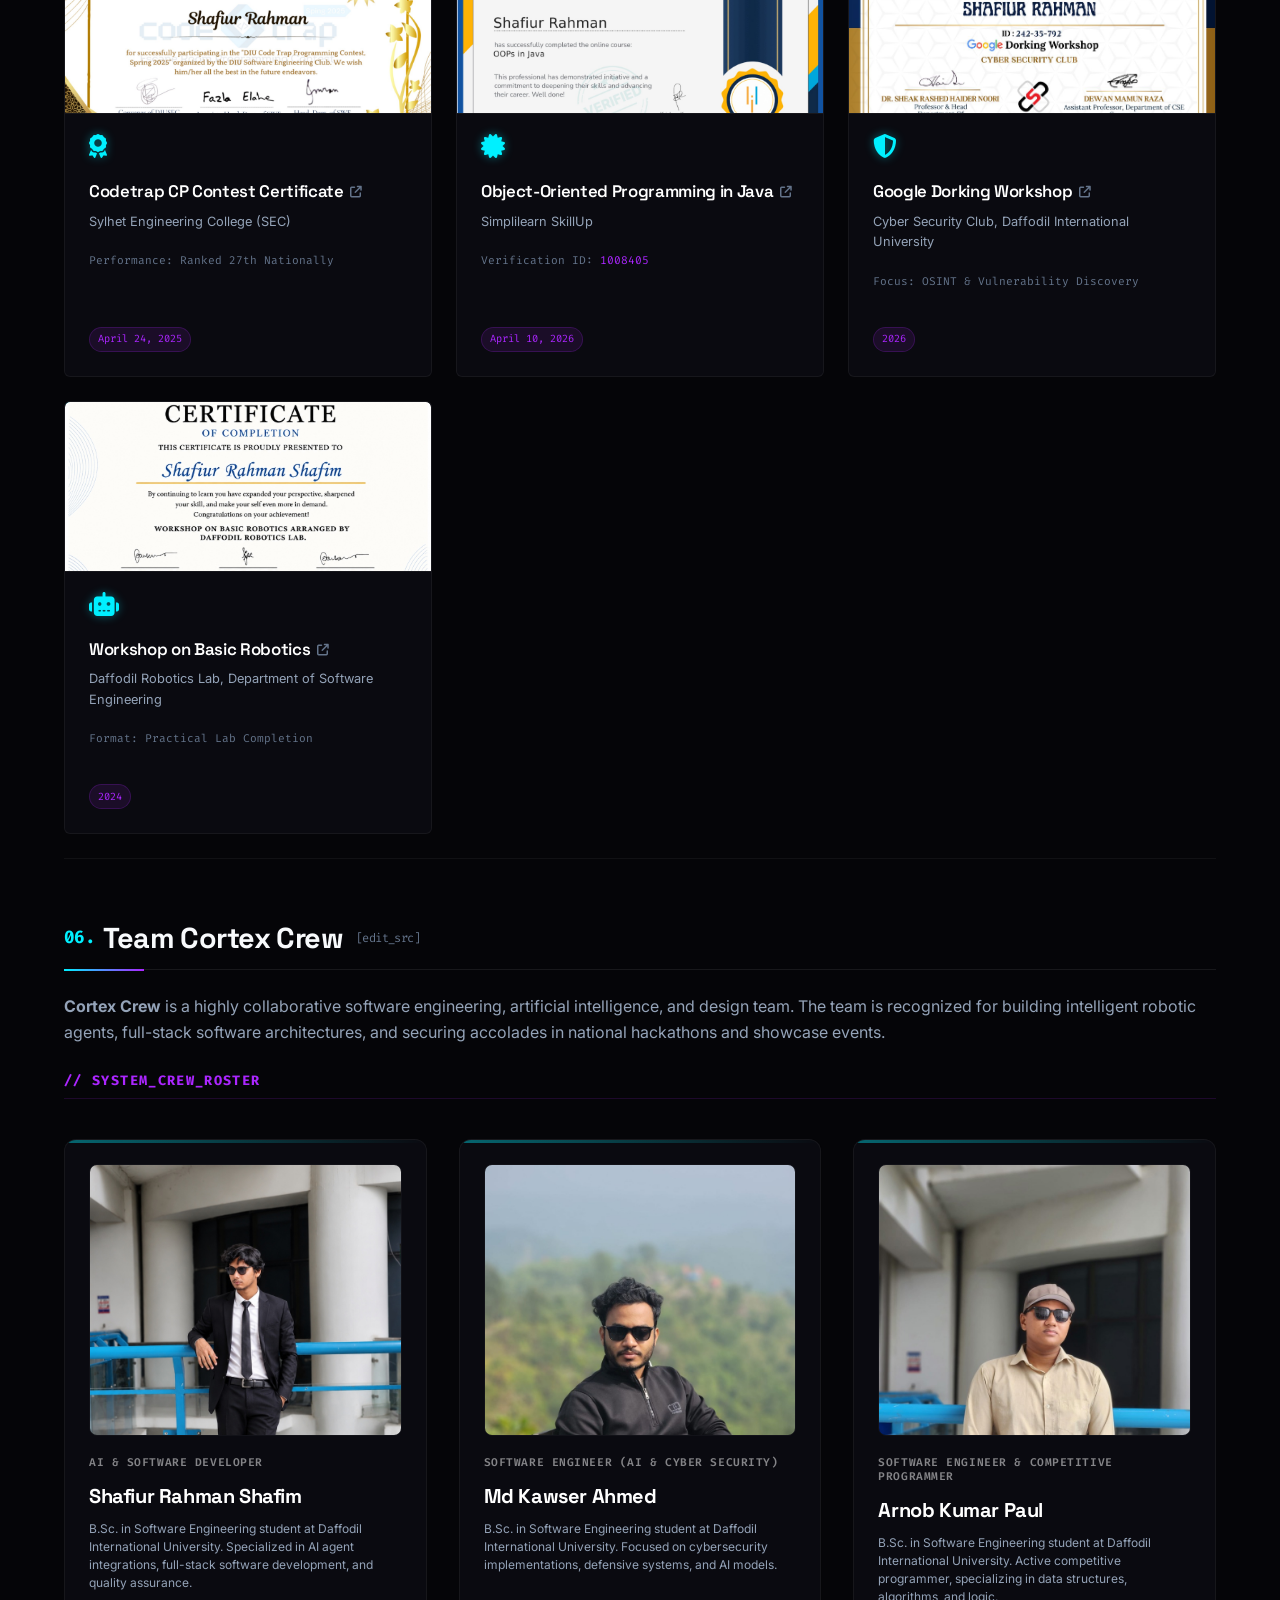
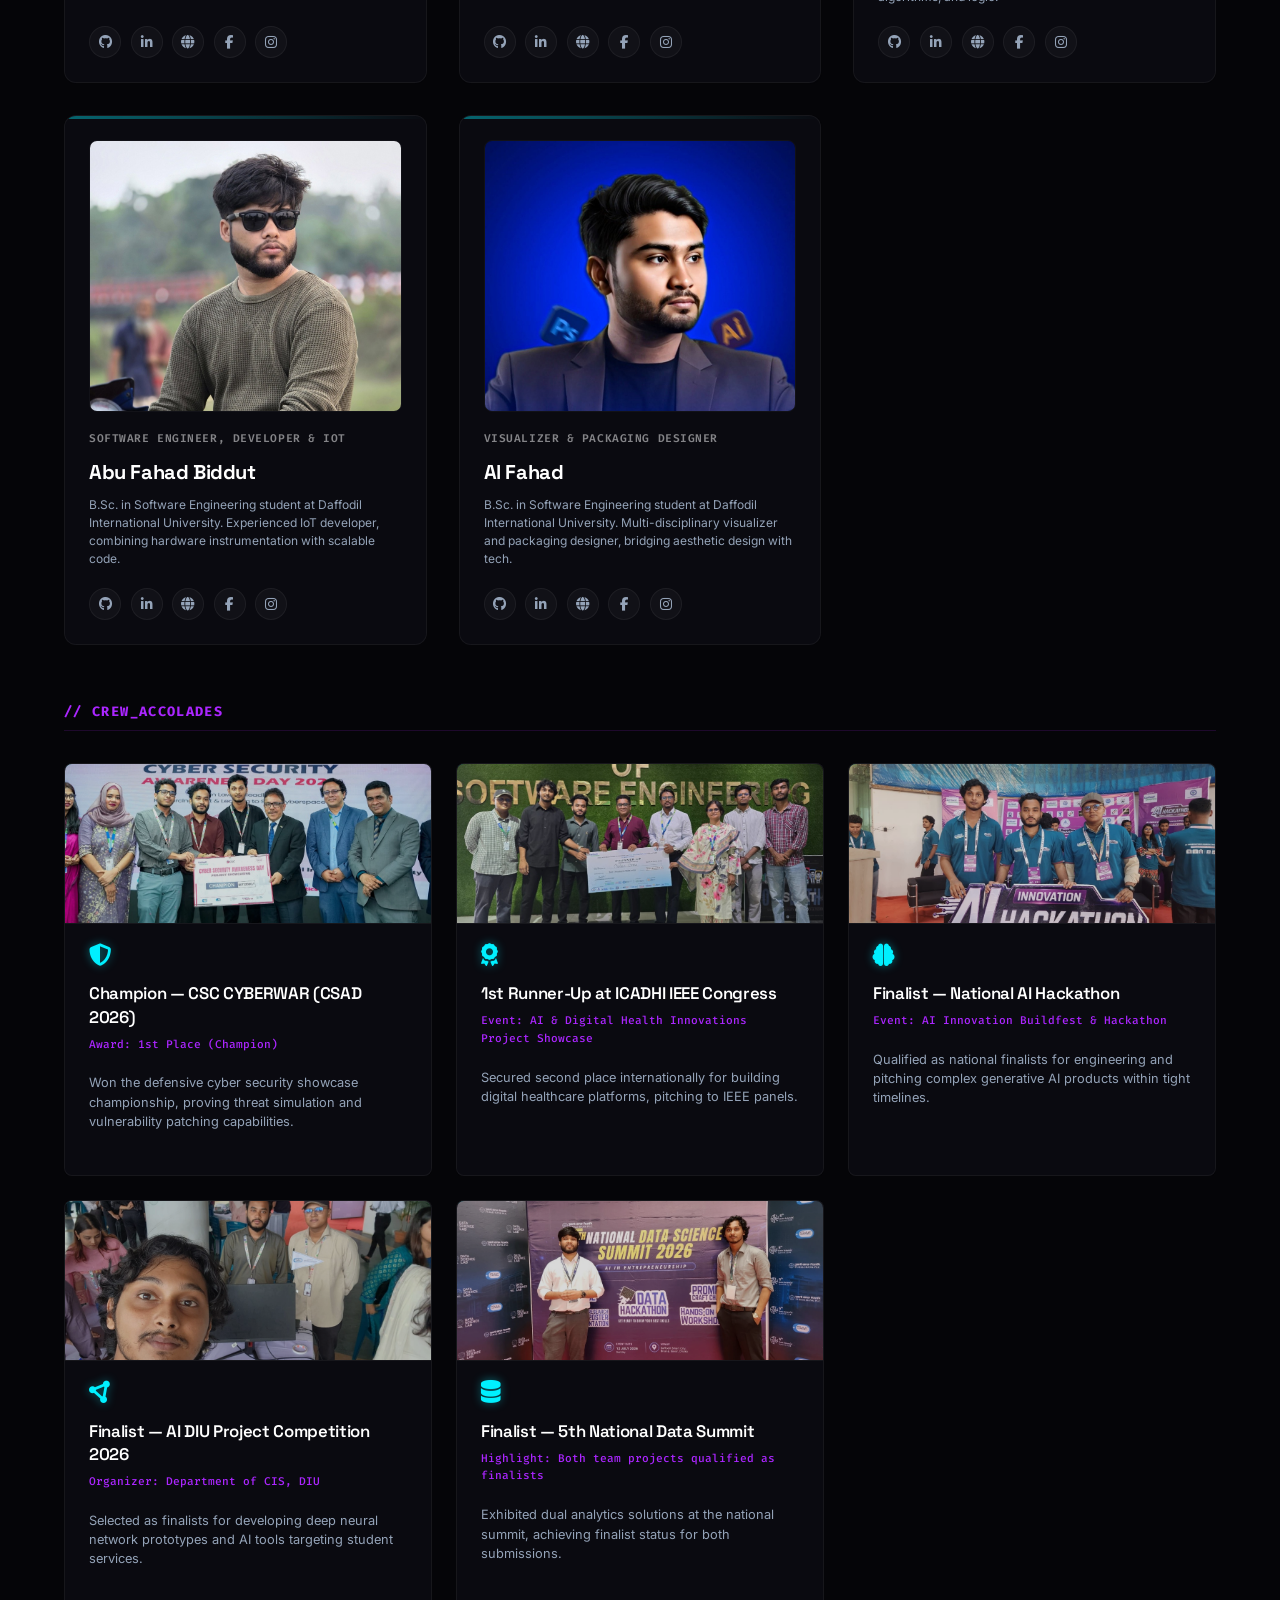
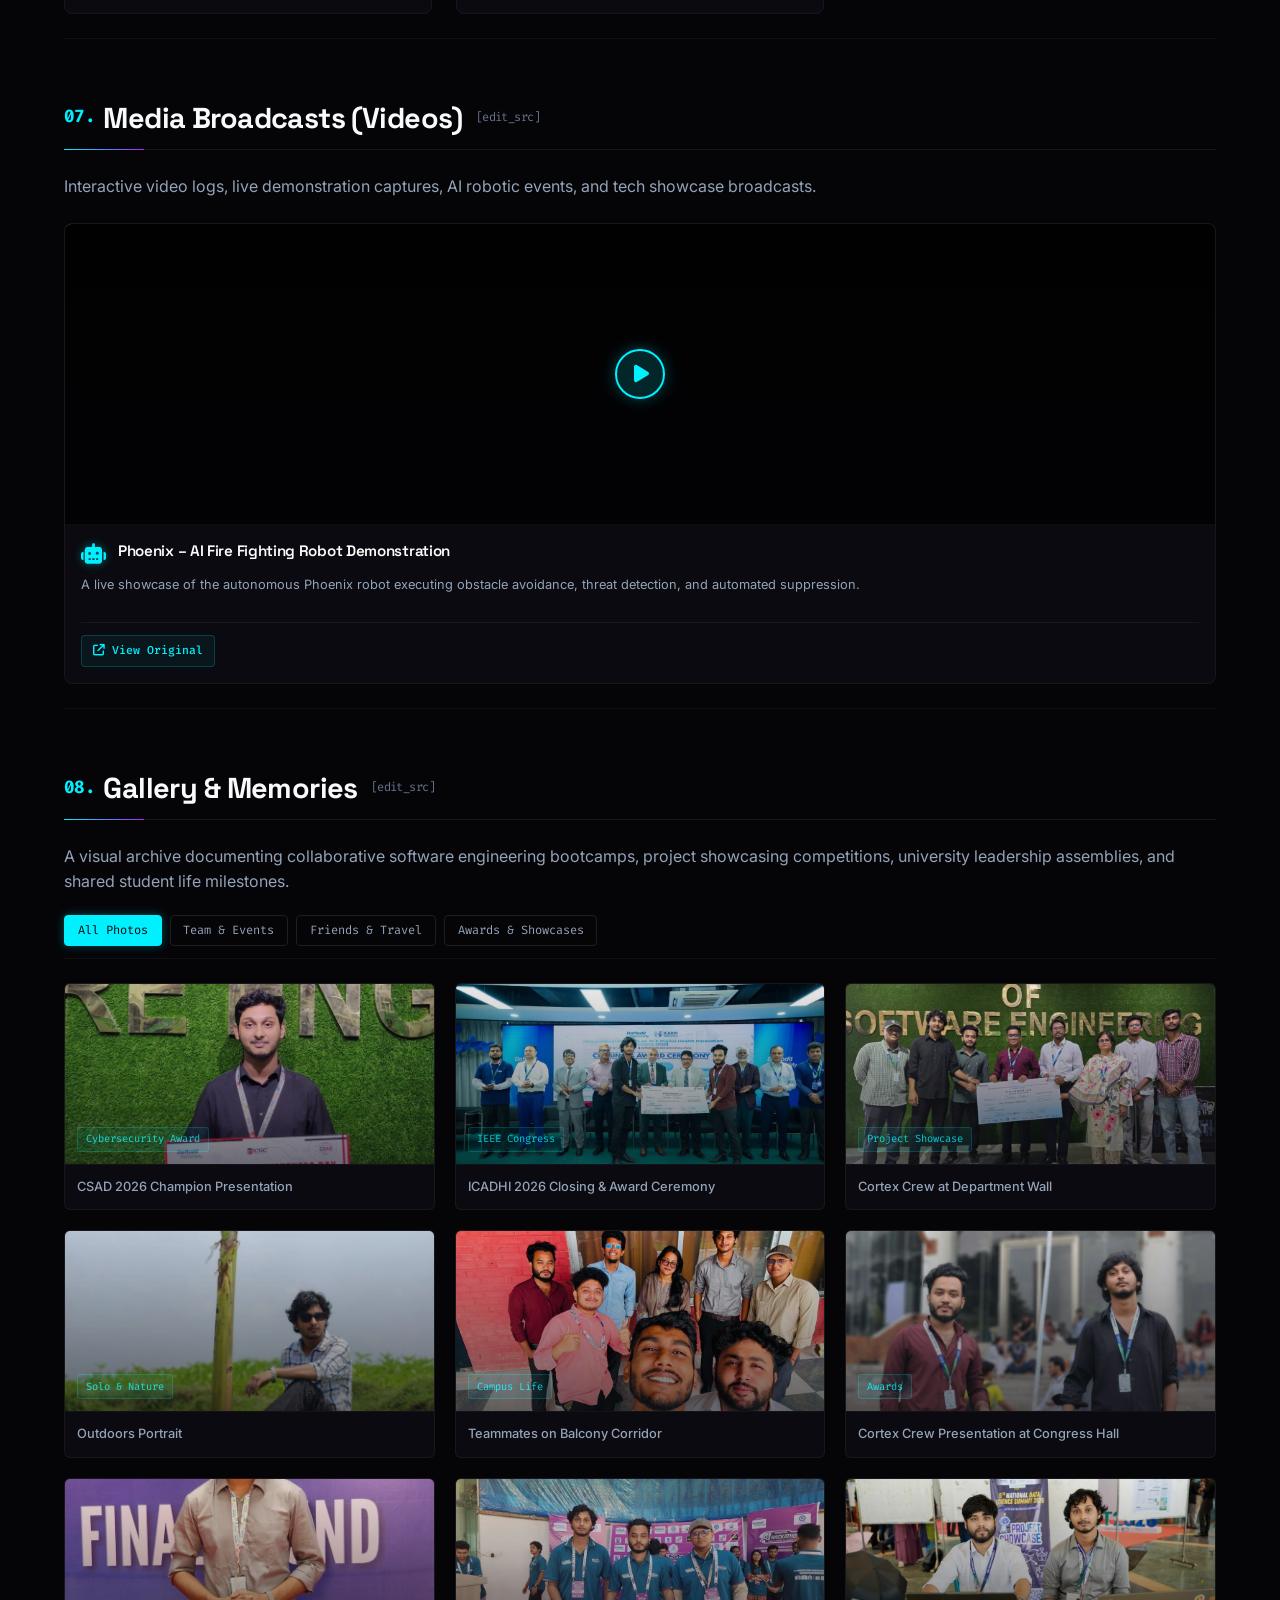
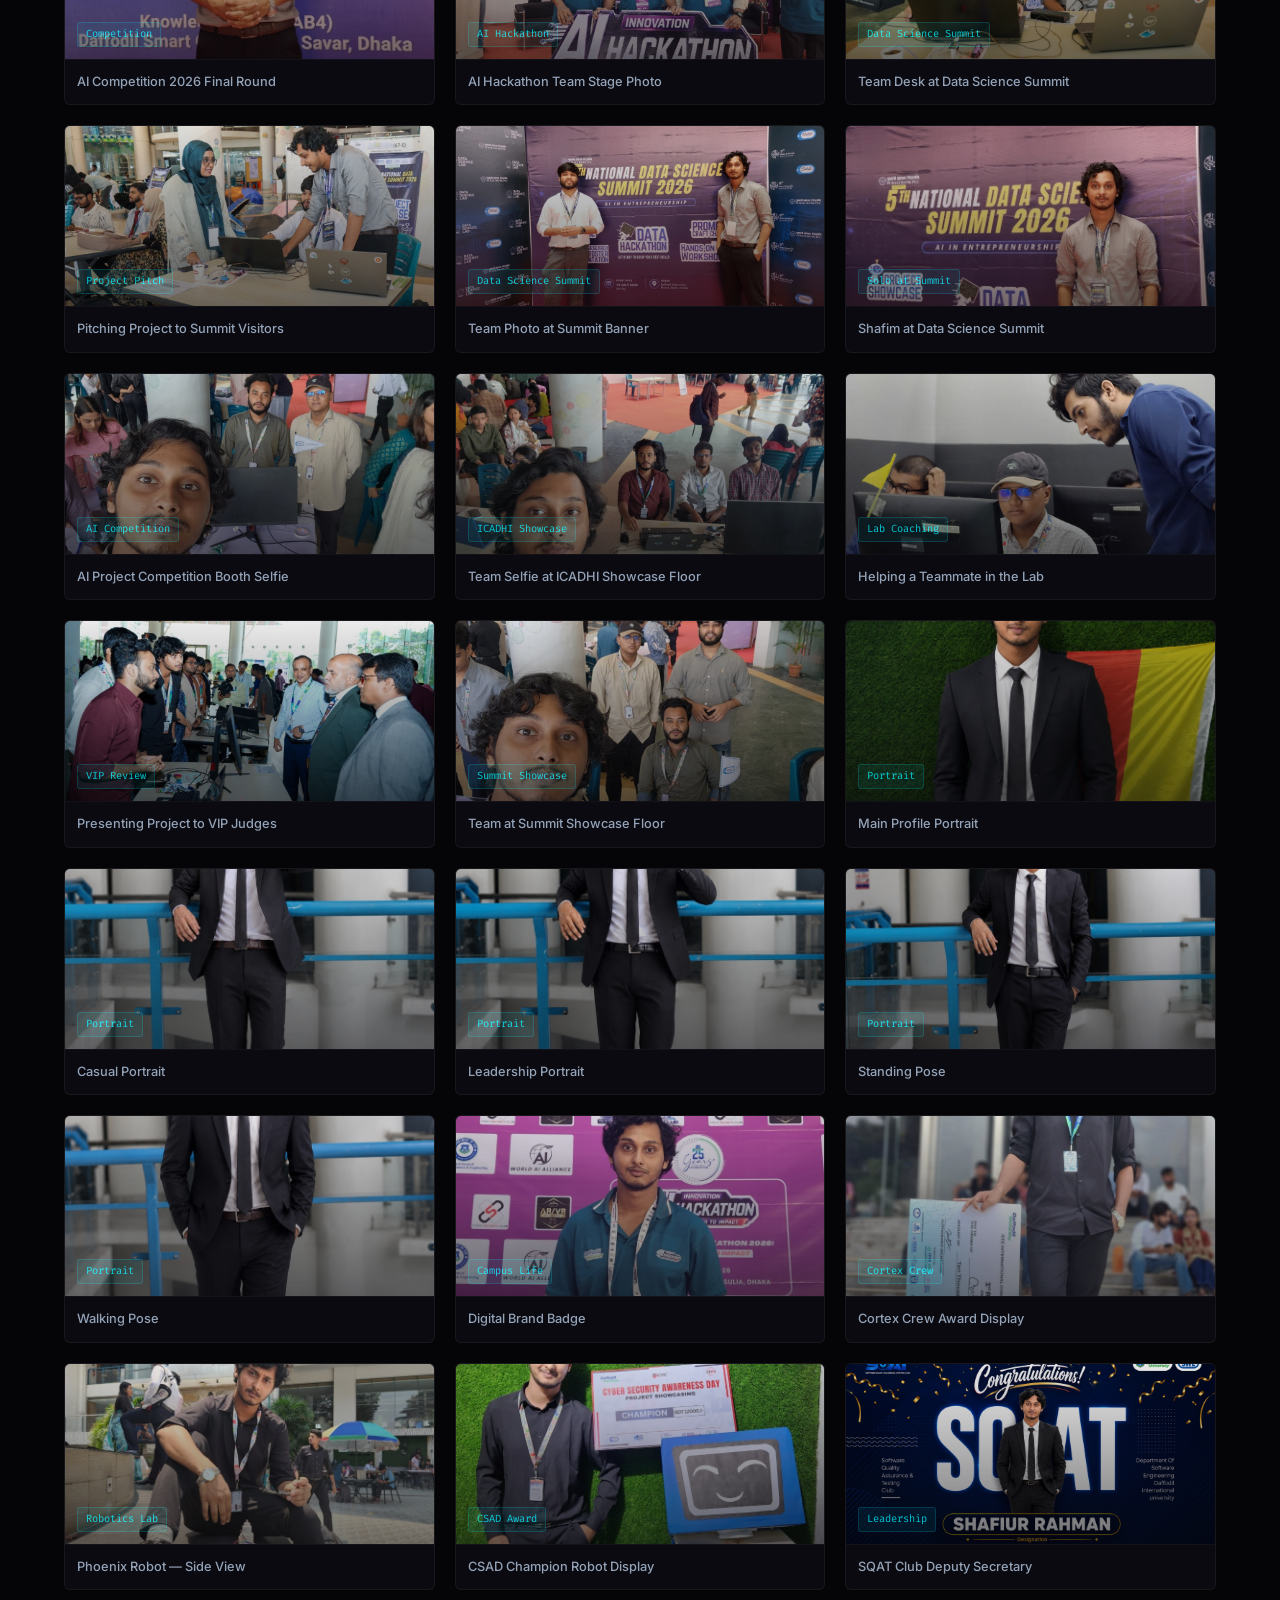
==== commit e0035dfc: "Remove specified memory cards from memories section" ====
--- a/index.html
+++ b/index.html
@@ -1512,38 +1512,7 @@
                         <div class="memory-caption">ICADHI 2026 Closing & Award Ceremony</div>
                     </div>
 
-                    <!-- Photo 3: Funny gestures mountain -->
-                    <div class="memory-card" data-category="friends">
-                        <div class="memory-image-wrapper">
-                            <img loading="lazy" src="memory1.jpg" alt="Shared moments during a hike with departmental peers and friends" class="memory-img">
-                            <div class="memory-overlay">
-                                <span class="memory-tag">Travel & Hiking</span>
-                            </div>
-                        </div>
-                        <div class="memory-caption">Hike with University Friends</div>
-                    </div>
-
-                    <!-- Photo 4: With firefighter robot Fenix -->
-                    <div class="memory-card" data-category="team">
-                        <div class="memory-image-wrapper">
-                            <img loading="lazy" src="bio15.jpg" alt="Shafim presenting Fenix Autonomous Fire Fighting Robot showcase at DIU department" class="memory-img">
-                            <div class="memory-overlay">
-                                <span class="memory-tag">Robotics Lab</span>
-                            </div>
-                        </div>
-                        <div class="memory-caption">Phoenix Robotics Demonstration</div>
-                    </div>
-
-                    <!-- Photo 5: Group of 8 friends outdoors forest -->
-                    <div class="memory-card" data-category="friends">
-                        <div class="memory-image-wrapper">
-                            <img loading="lazy" src="memory2.jpg" alt="Group gathering of Software Engineering peers out in nature" class="memory-img">
-                            <div class="memory-overlay">
-                                <span class="memory-tag">Peers Outing</span>
-                            </div>
-                        </div>
-                        <div class="memory-caption">Software Engineering Classmates Outing</div>
-                    </div>
+
 
                     <!-- Photo 6: ICADHI team holding cheque green wall -->
                     <div class="memory-card" data-category="awards team">
@@ -1556,16 +1525,7 @@
                         <div class="memory-caption">Cortex Crew at Department Wall</div>
                     </div>
 
-                    <!-- Photo 7: Group selfie holding cyber security sign -->
-                    <div class="memory-card" data-category="team friends">
-                        <div class="memory-image-wrapper">
-                            <img loading="lazy" src="memory3.jpg" alt="Team selfie holding the Cyber Security Awareness Day showcase award poster" class="memory-img">
-                            <div class="memory-overlay">
-                                <span class="memory-tag">CSAD Celebration</span>
-                            </div>
-                        </div>
-                        <div class="memory-caption">Team Selfie with CSAD Award Cheque</div>
-                    </div>
+
 
                     <!-- Photo 8: Sitting on grass under palm tree -->
                     <div class="memory-card" data-category="friends">
@@ -1611,16 +1571,7 @@
                         <div class="memory-caption">AI Competition 2026 Final Round</div>
                     </div>
 
-                    <!-- Photo 12: Sitting on stairs wearing sunglasses -->
-                    <div class="memory-card" data-category="friends">
-                        <div class="memory-image-wrapper">
-                            <img loading="lazy" src="bio14.jpg" alt="Shafim - Sitting on stairs wearing sunglasses" class="memory-img">
-                            <div class="memory-overlay">
-                                <span class="memory-tag">Solo Pose</span>
-                            </div>
-                        </div>
-                        <div class="memory-caption">Staircase Portrait</div>
-                    </div>
+
 
                     <!-- Photo 13: AI Hackathon group stage -->
                     <div class="memory-card" data-category="awards team">
@@ -1633,27 +1584,7 @@
                         <div class="memory-caption">AI Hackathon Team Stage Photo</div>
                     </div>
 
-                    <!-- Photo 14: AI Hackathon group selfie -->
-                    <div class="memory-card" data-category="team friends">
-                        <div class="memory-image-wrapper">
-                            <img loading="lazy" src="memory6.jpg" alt="Selfie with team members at the AI Innovation Hackathon venue floor" class="memory-img">
-                            <div class="memory-overlay">
-                                <span class="memory-tag">Hackathon Selfie</span>
-                            </div>
-                        </div>
-                        <div class="memory-caption">Team Selfie at Hackathon Floor</div>
-                    </div>
-
-                    <!-- Photo 15: Pointing to flags green wall -->
-                    <div class="memory-card" data-category="friends">
-                        <div class="memory-image-wrapper">
-                            <img loading="lazy" src="memory7.jpg" alt="Shafim pointing to flags of Portugal, Brazil, and Spain on the department green wall" class="memory-img">
-                            <div class="memory-overlay">
-                                <span class="memory-tag">Campus Flags</span>
-                            </div>
-                        </div>
-                        <div class="memory-caption">Shafim at Department Flags Wall</div>
-                    </div>
+
 
                     <!-- Photo 16: National Data Science Summit sitting at desk -->
                     <div class="memory-card" data-category="awards team">
@@ -1688,16 +1619,7 @@
                         <div class="memory-caption">Team Photo at Summit Banner</div>
                     </div>
 
-                    <!-- Photo 19: Summit auditorium group selfie -->
-                    <div class="memory-card" data-category="team friends">
-                        <div class="memory-image-wrapper">
-                            <img loading="lazy" src="memory11.jpg" alt="Group selfie with teammates seated inside the 5th National Data Science Summit 2026 auditorium" class="memory-img">
-                            <div class="memory-overlay">
-                                <span class="memory-tag">Summit Auditorium</span>
-                            </div>
-                        </div>
-                        <div class="memory-caption">Team at Summit Auditorium Session</div>
-                    </div>
+
 
                     <!-- Photo 20: Shafim solo at summit banner -->
                     <div class="memory-card" data-category="awards team">
@@ -1721,16 +1643,7 @@
                         <div class="memory-caption">AI Project Competition Booth Selfie</div>
                     </div>
 
-                    <!-- Photo 22: Artistic Prada headphones portrait -->
-                    <div class="memory-card" data-category="friends">
-                        <div class="memory-image-wrapper">
-                            <img loading="lazy" src="memory14.png" alt="Shafim in a Prada hoodie with headphones around his neck, artistic indoor portrait with warm light" class="memory-img">
-                            <div class="memory-overlay">
-                                <span class="memory-tag">Solo Portrait</span>
-                            </div>
-                        </div>
-                        <div class="memory-caption">Artistic Indoor Portrait</div>
-                    </div>
+
 
                     <!-- Photo 23: Team selfie at ICADHI project showcase floor -->
                     <div class="memory-card" data-category="awards team">
@@ -1825,30 +1738,7 @@
                         </div>
                         <div class="memory-caption">Digital Brand Badge</div>
                     </div>
-                    <!-- bio7 -->
-                    <div class="memory-card" data-category="team">
-                        <div class="memory-image-wrapper">
-                            <img loading="lazy" src="bio7.jpg" alt="Shafim - AI Hackathon 2026 Participant" class="memory-img">
-                            <div class="memory-overlay"><span class="memory-tag">AI Hackathon</span></div>
-                        </div>
-                        <div class="memory-caption">AI Hackathon 2026 Participant</div>
-                    </div>
-                    <!-- bio8 -->
-                    <div class="memory-card" data-category="friends">
-                        <div class="memory-image-wrapper">
-                            <img loading="lazy" src="bio8.jpg" alt="Shafim - Focused Developer" class="memory-img">
-                            <div class="memory-overlay"><span class="memory-tag">Developer Life</span></div>
-                        </div>
-                        <div class="memory-caption">Focused Developer</div>
-                    </div>
-                    <!-- bio10 -->
-                    <div class="memory-card" data-category="friends">
-                        <div class="memory-image-wrapper">
-                            <img loading="lazy" src="bio10.jpg" alt="Shafim - Window Portrait" class="memory-img">
-                            <div class="memory-overlay"><span class="memory-tag">Portrait</span></div>
-                        </div>
-                        <div class="memory-caption">Window Portrait</div>
-                    </div>
+
                     <!-- bio12 -->
                     <div class="memory-card" data-category="awards team">
                         <div class="memory-image-wrapper">
@@ -1873,38 +1763,7 @@
                         </div>
                         <div class="memory-caption">CSAD Champion Robot Display</div>
                     </div>
-                    <!-- bio19 -->
-                    <div class="memory-card" data-category="friends">
-                        <div class="memory-image-wrapper">
-                            <img loading="lazy" src="bio19.jpg" alt="Shafim - Beach Hoodie Portrait" class="memory-img">
-                            <div class="memory-overlay"><span class="memory-tag">Travel</span></div>
-                        </div>
-                        <div class="memory-caption">Beach Hoodie Portrait</div>
-                    </div>
-                    <!-- bio20 -->
-                    <div class="memory-card" data-category="friends">
-                        <div class="memory-image-wrapper">
-                            <img loading="lazy" src="bio20.jpg" alt="Shafim - Forest Railing Pose" class="memory-img">
-                            <div class="memory-overlay"><span class="memory-tag">Travel</span></div>
-                        </div>
-                        <div class="memory-caption">Forest Railing Pose</div>
-                    </div>
-                    <!-- bio21 -->
-                    <div class="memory-card" data-category="friends">
-                        <div class="memory-image-wrapper">
-                            <img loading="lazy" src="bio21.jpg" alt="Shafim - Sunset Over Forest Back View" class="memory-img">
-                            <div class="memory-overlay"><span class="memory-tag">Travel</span></div>
-                        </div>
-                        <div class="memory-caption">Sunset Over Forest — Back View</div>
-                    </div>
-                    <!-- bio22 -->
-                    <div class="memory-card" data-category="friends">
-                        <div class="memory-image-wrapper">
-                            <img loading="lazy" src="bio22.jpg" alt="Shafim - Sunset Over Forest Front View" class="memory-img">
-                            <div class="memory-overlay"><span class="memory-tag">Travel</span></div>
-                        </div>
-                        <div class="memory-caption">Sunset Over Forest — Front View</div>
-                    </div>
+
 
                     <!-- ====== All Achievement Images ====== -->
                     <!-- achievement1 -->
@@ -1940,50 +1799,7 @@
                         <div class="memory-caption">CSAD Champion Team Group Photo</div>
                     </div>
 
-                    <!-- memory19: Friends trip at misty mountain viewpoint -->
-                    <div class="memory-card" data-category="friends">
-                        <div class="memory-image-wrapper">
-                            <img loading="lazy" src="memory19.jpg" alt="Shafim and two friends sitting at a misty mountain viewpoint during a trip" class="memory-img">
-                            <div class="memory-overlay"><span class="memory-tag">Friends Trip</span></div>
-                        </div>
-                        <div class="memory-caption">Friends Trip — Mountain Viewpoint</div>
-                    </div>
-
-                    <!-- memory20: Anime-style indoor portrait with sunglasses -->
-                    <div class="memory-card" data-category="friends">
-                        <div class="memory-image-wrapper">
-                            <img loading="lazy" src="memory20.jpg" alt="Shafim in an anime-style portrait wearing sunglasses and Data Science Lab t-shirt indoors" class="memory-img">
-                            <div class="memory-overlay"><span class="memory-tag">Solo Portrait</span></div>
-                        </div>
-                        <div class="memory-caption">Anime-Style Indoor Portrait</div>
-                    </div>
-
-                    <!-- memory21: Sitting on tree branch with misty hills background -->
-                    <div class="memory-card" data-category="friends">
-                        <div class="memory-image-wrapper">
-                            <img loading="lazy" src="memory21.jpg" alt="Shafim sitting on a tree branch with misty green hills in the background during a trip" class="memory-img">
-                            <div class="memory-overlay"><span class="memory-tag">Travel</span></div>
-                        </div>
-                        <div class="memory-caption">Perched on a Tree — Misty Hills</div>
-                    </div>
-
-                    <!-- memory22: Sitting on wooden deck with forest viewpoint -->
-                    <div class="memory-card" data-category="friends">
-                        <div class="memory-image-wrapper">
-                            <img loading="lazy" src="memory22.jpg" alt="Shafim relaxing on a wooden deck bench overlooking a foggy forest valley during a trip" class="memory-img">
-                            <div class="memory-overlay"><span class="memory-tag">Travel</span></div>
-                        </div>
-                        <div class="memory-caption">Wooden Deck — Forest Valley View</div>
-                    </div>
-
-                    <!-- memory23: Boat selfie on the river with a friend -->
-                    <div class="memory-card" data-category="friends">
-                        <div class="memory-image-wrapper">
-                            <img loading="lazy" src="memory23.jpg" alt="Shafim and a friend taking a selfie on a wooden boat crossing a river during an adventure trip" class="memory-img">
-                            <div class="memory-overlay"><span class="memory-tag">Friends Trip</span></div>
-                        </div>
-                        <div class="memory-caption">Boat Selfie on the River</div>
-                    </div>
+
                 </div>
             </div>
         </section>
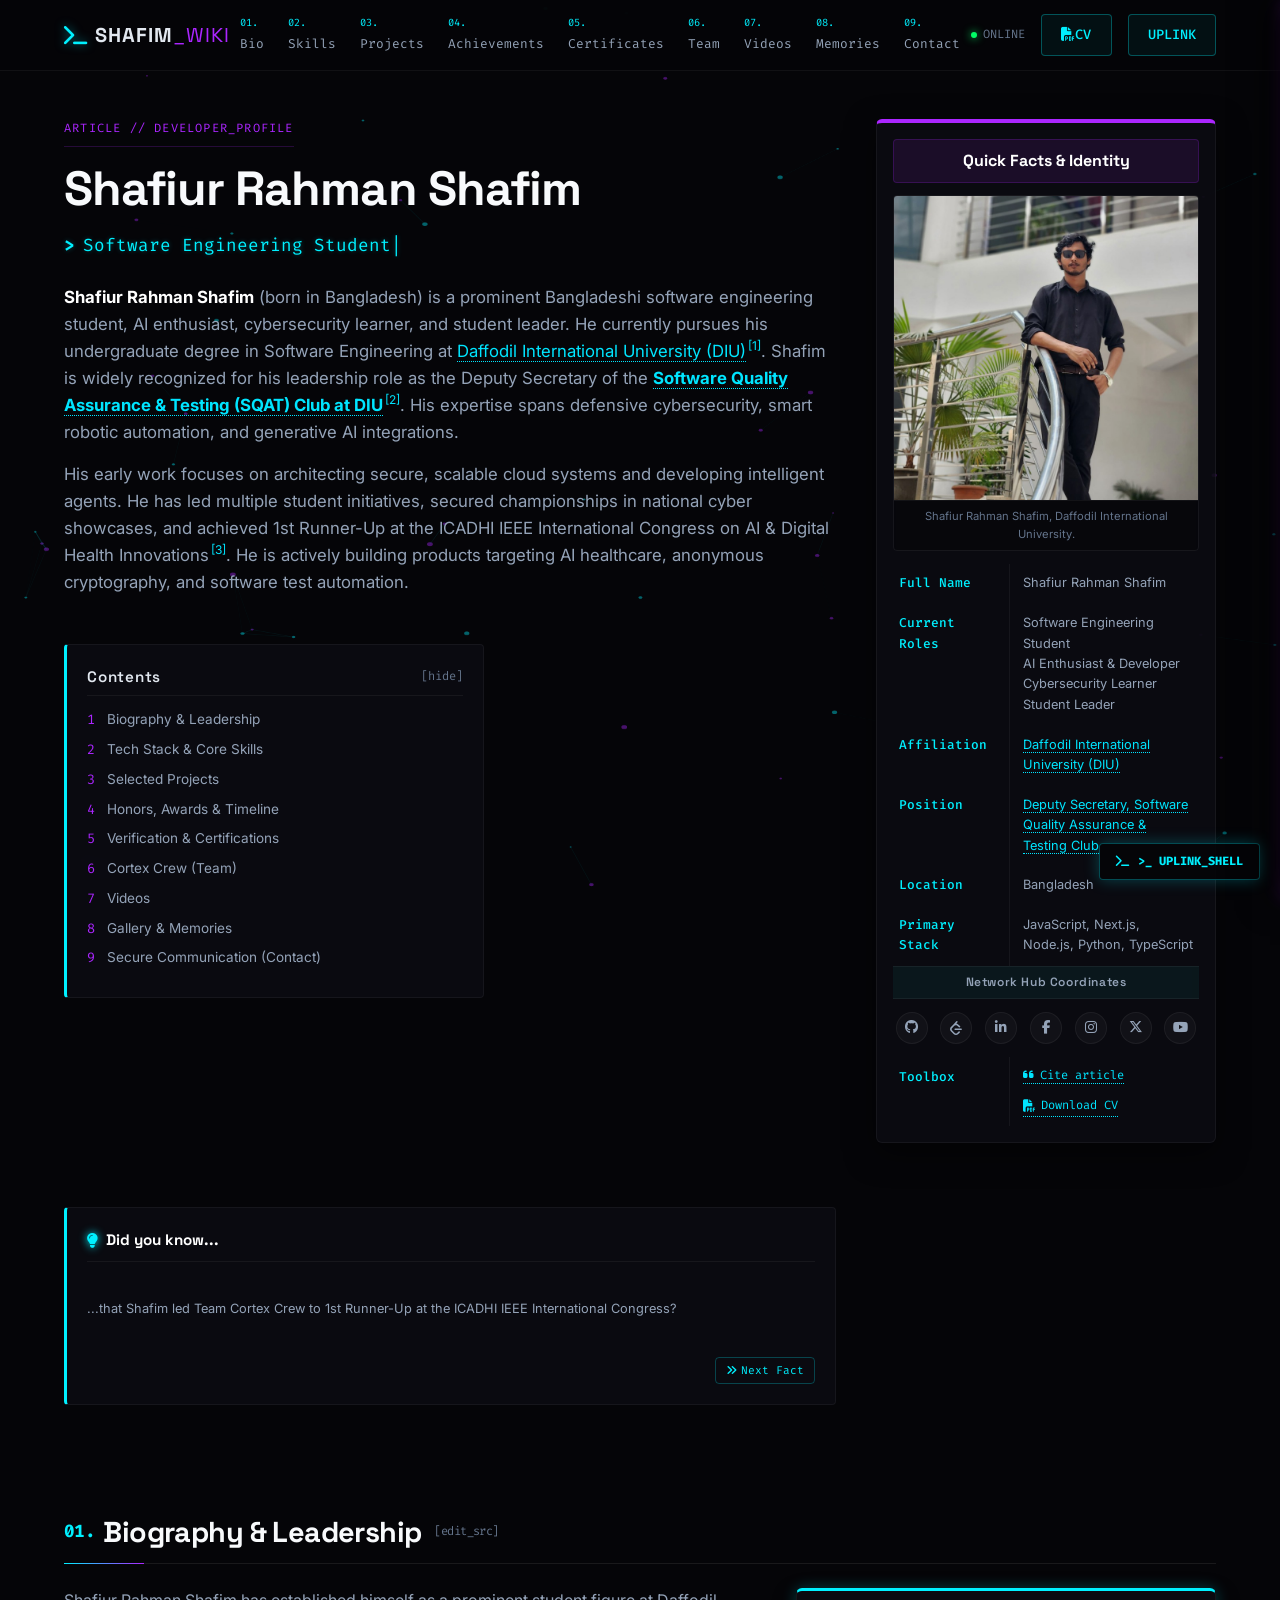
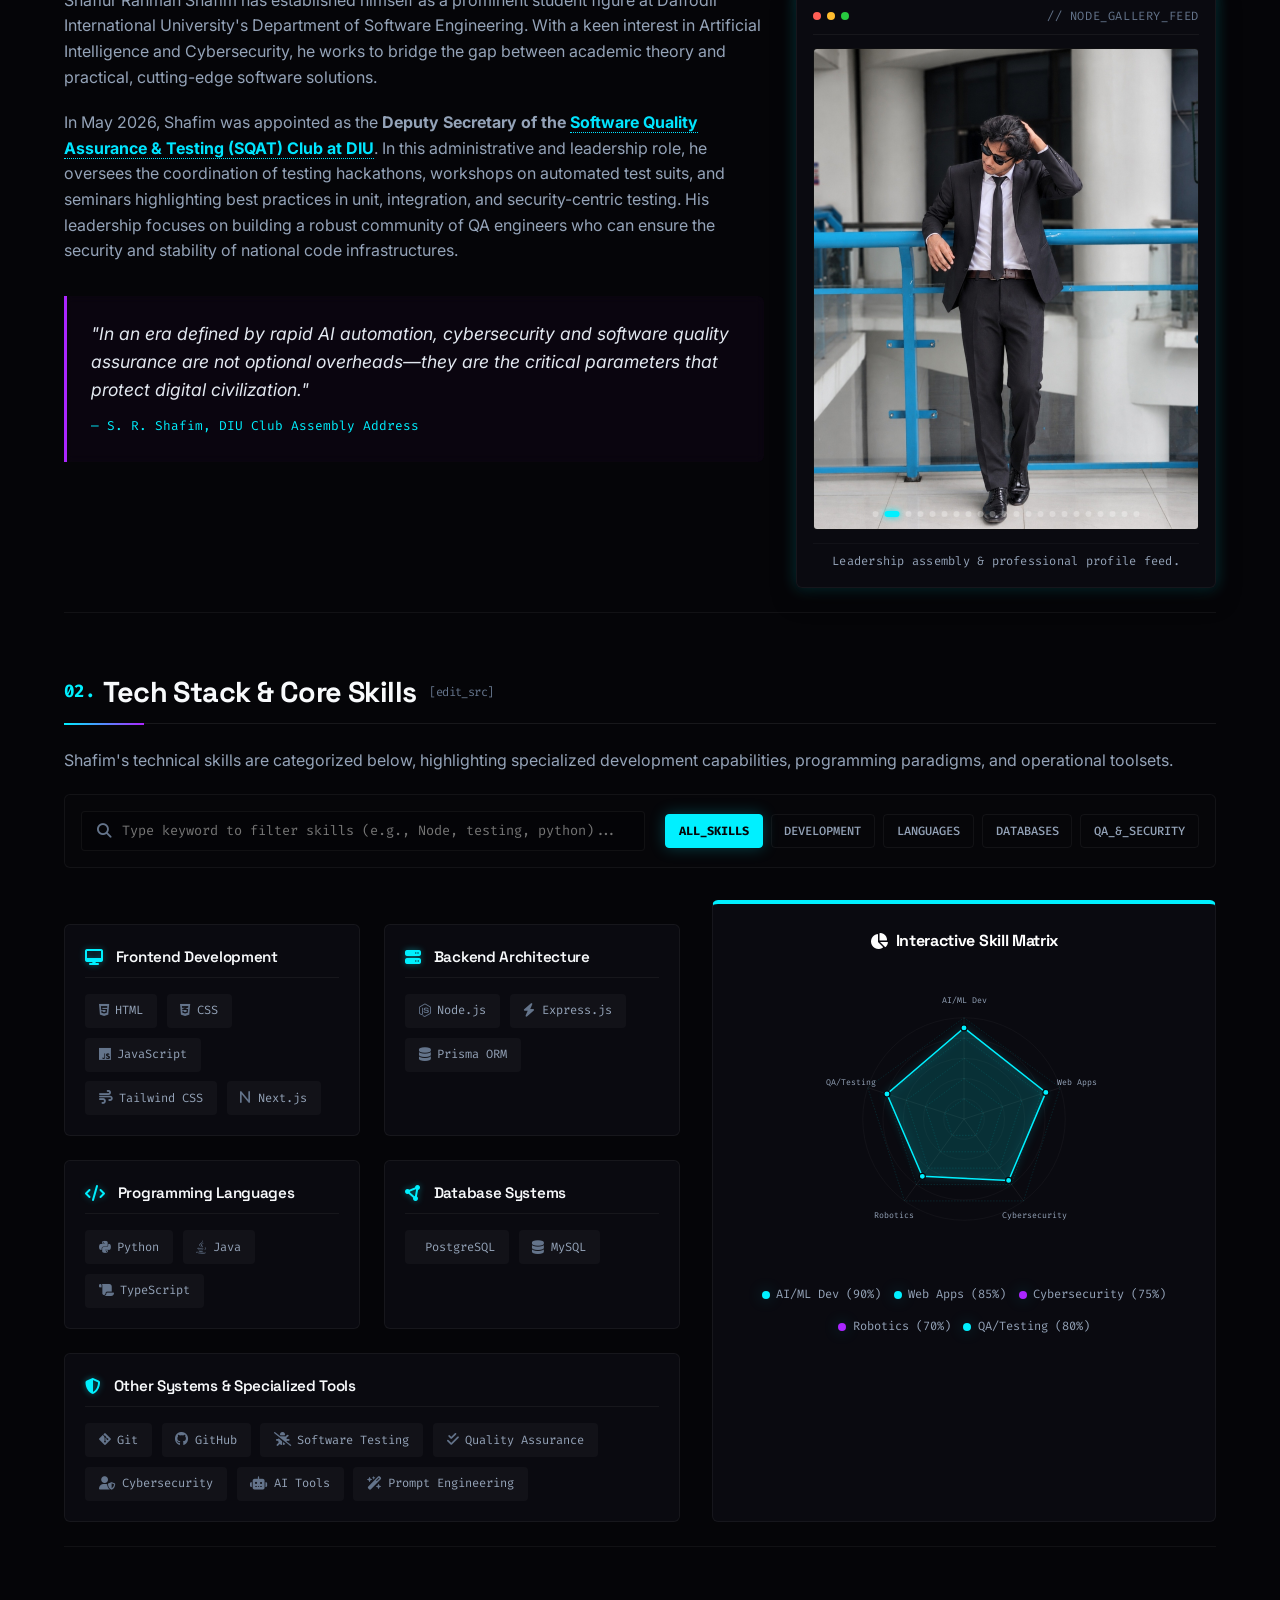
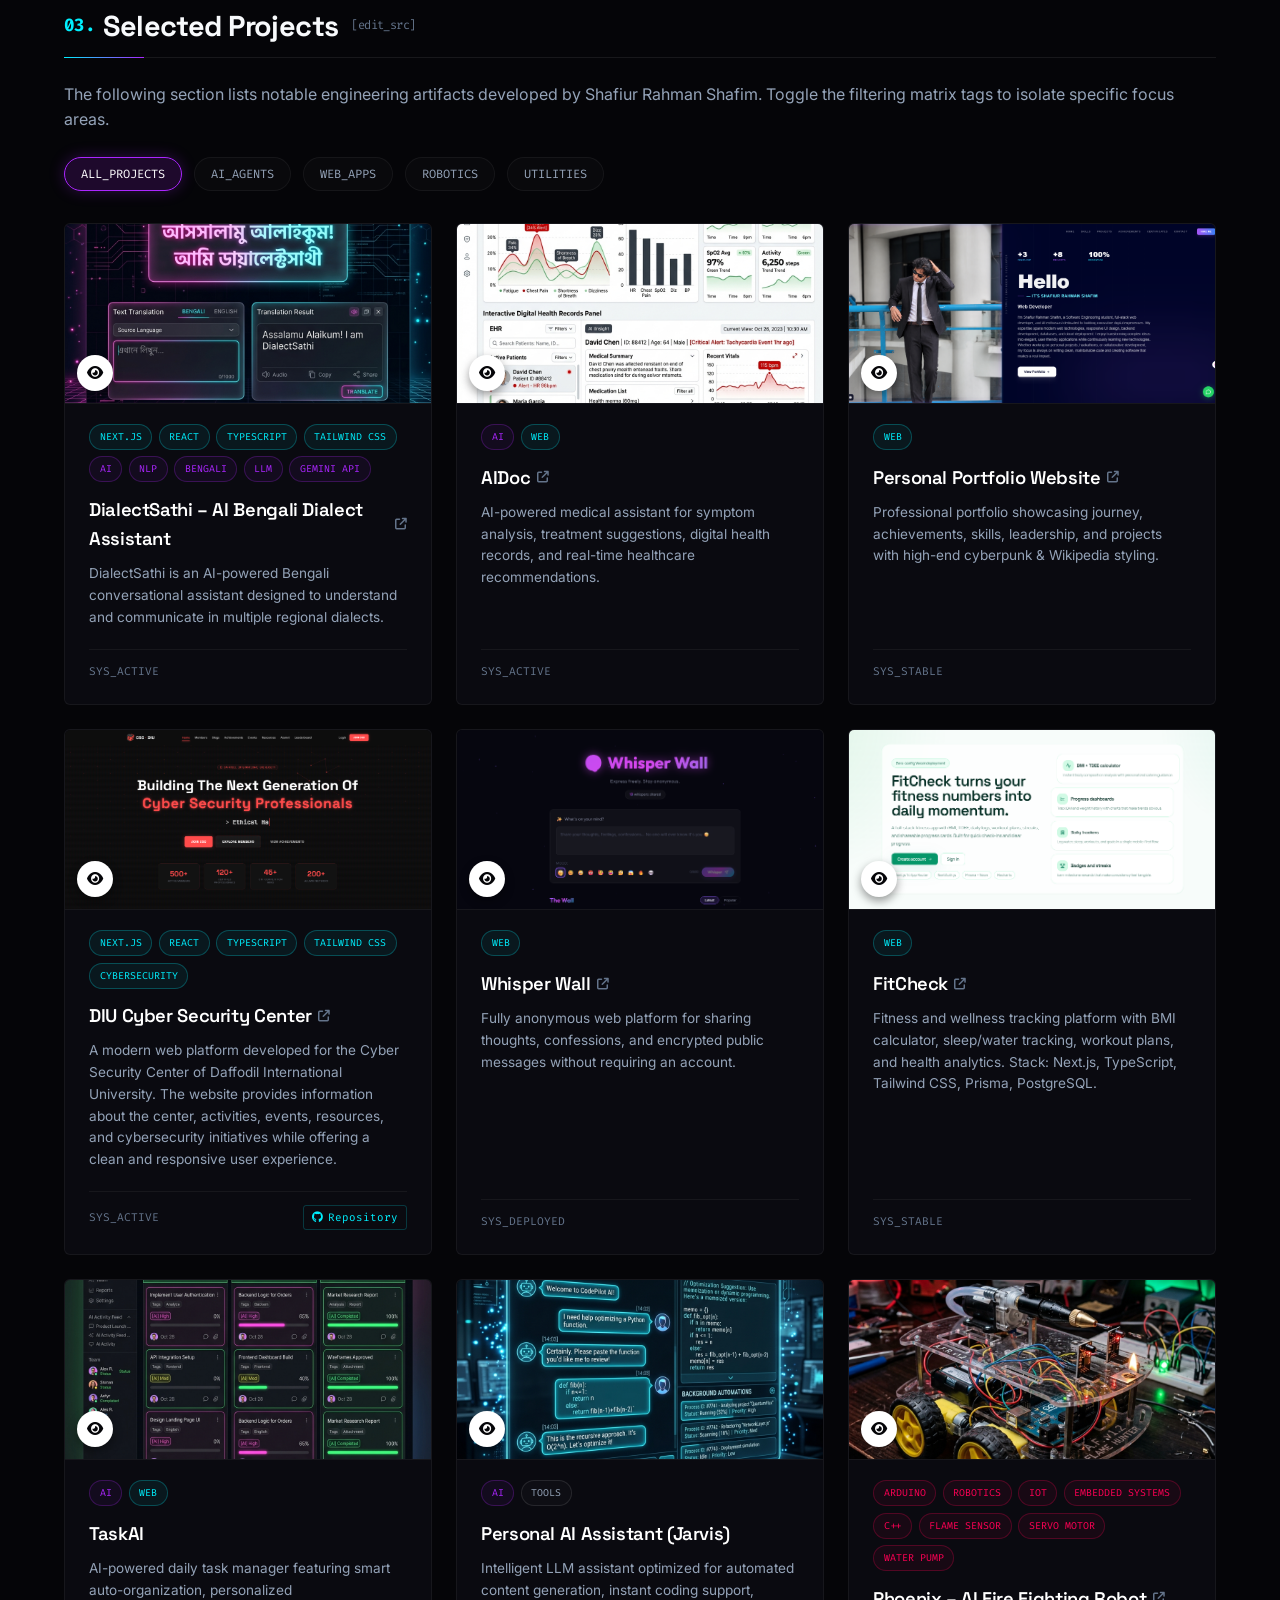
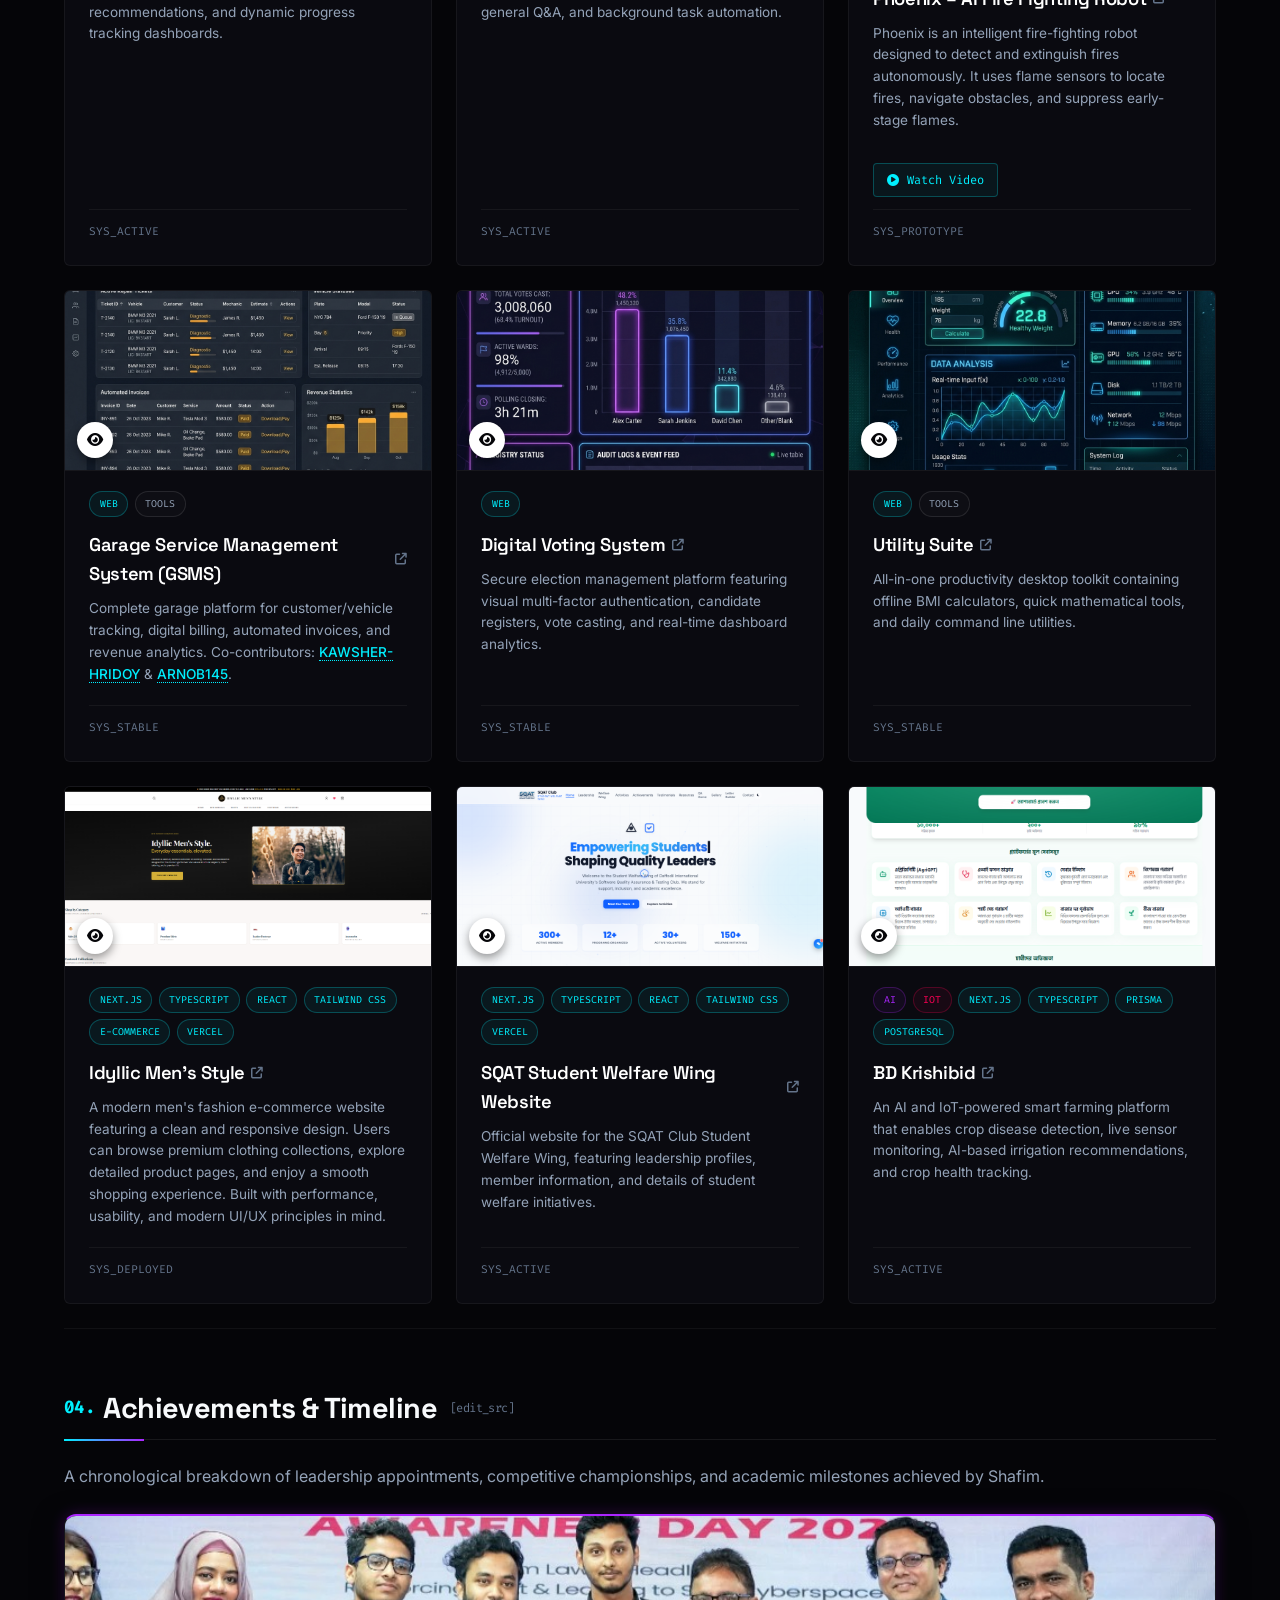
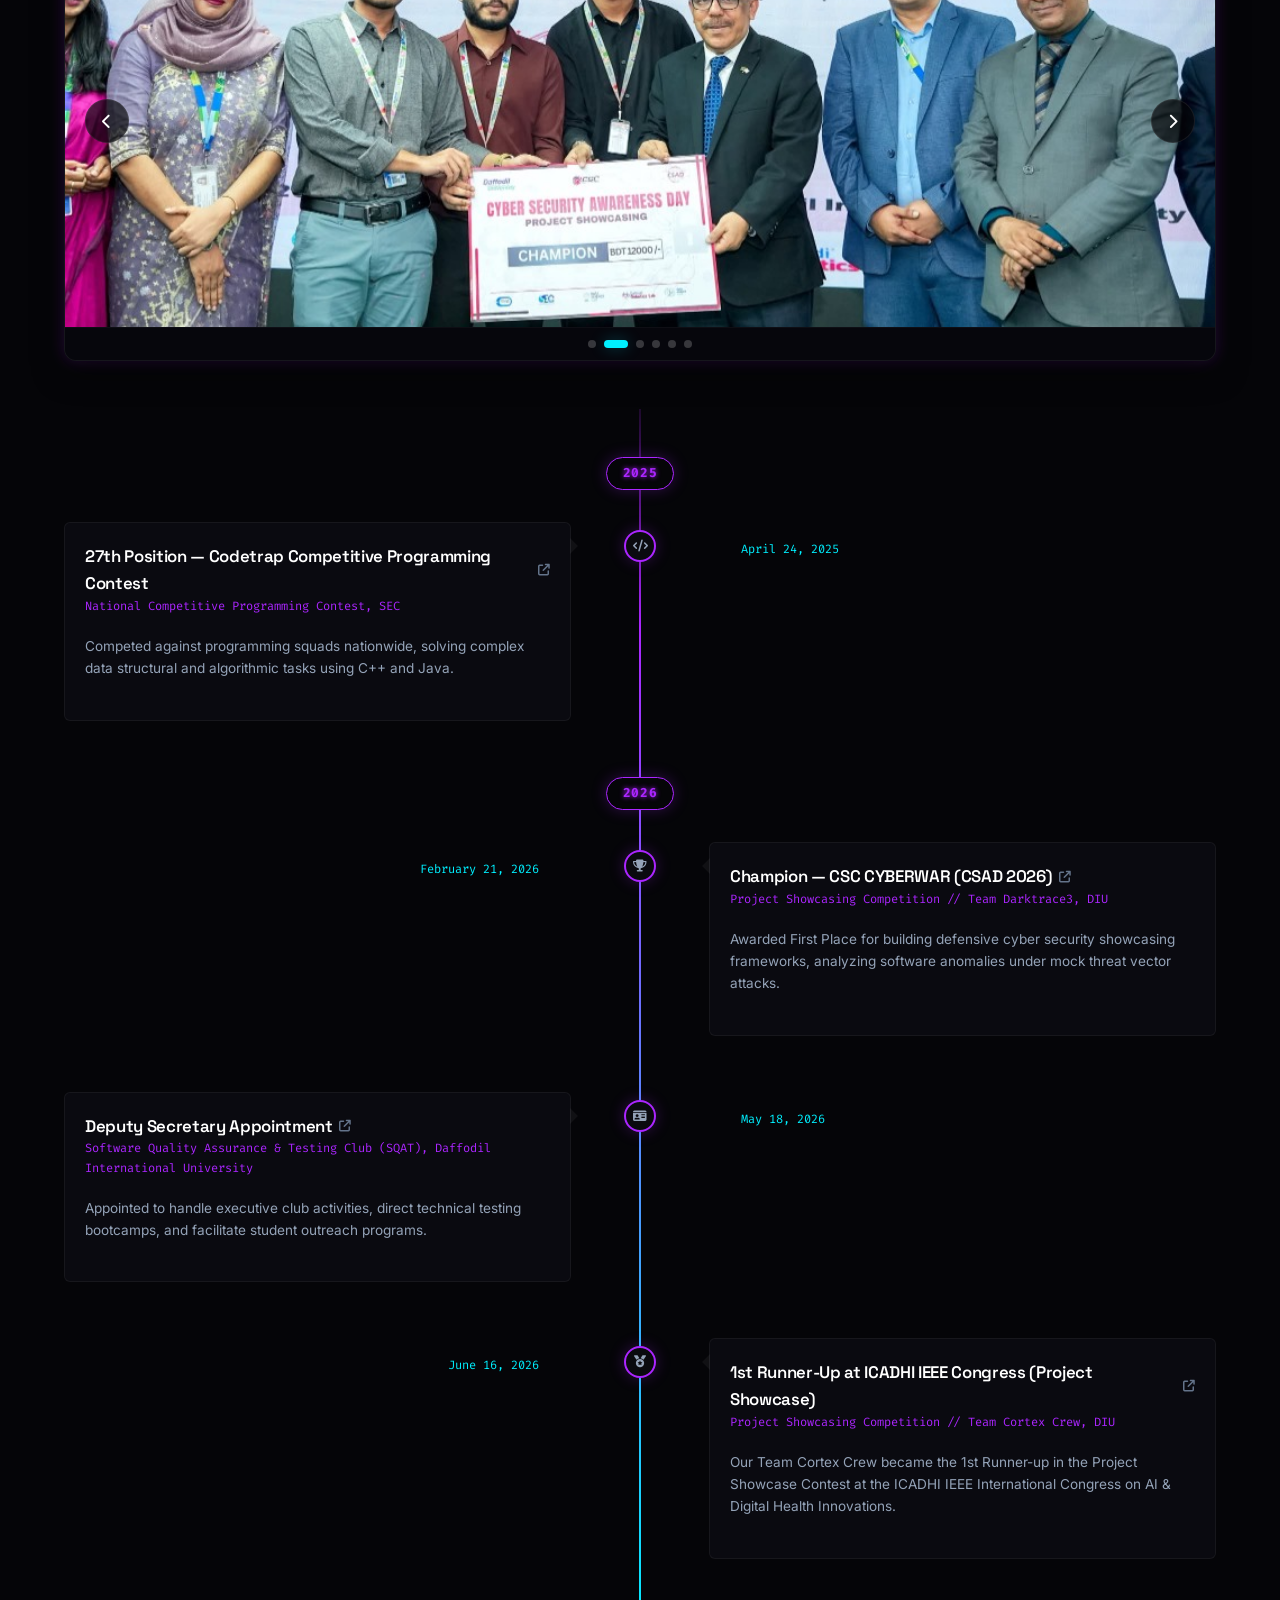
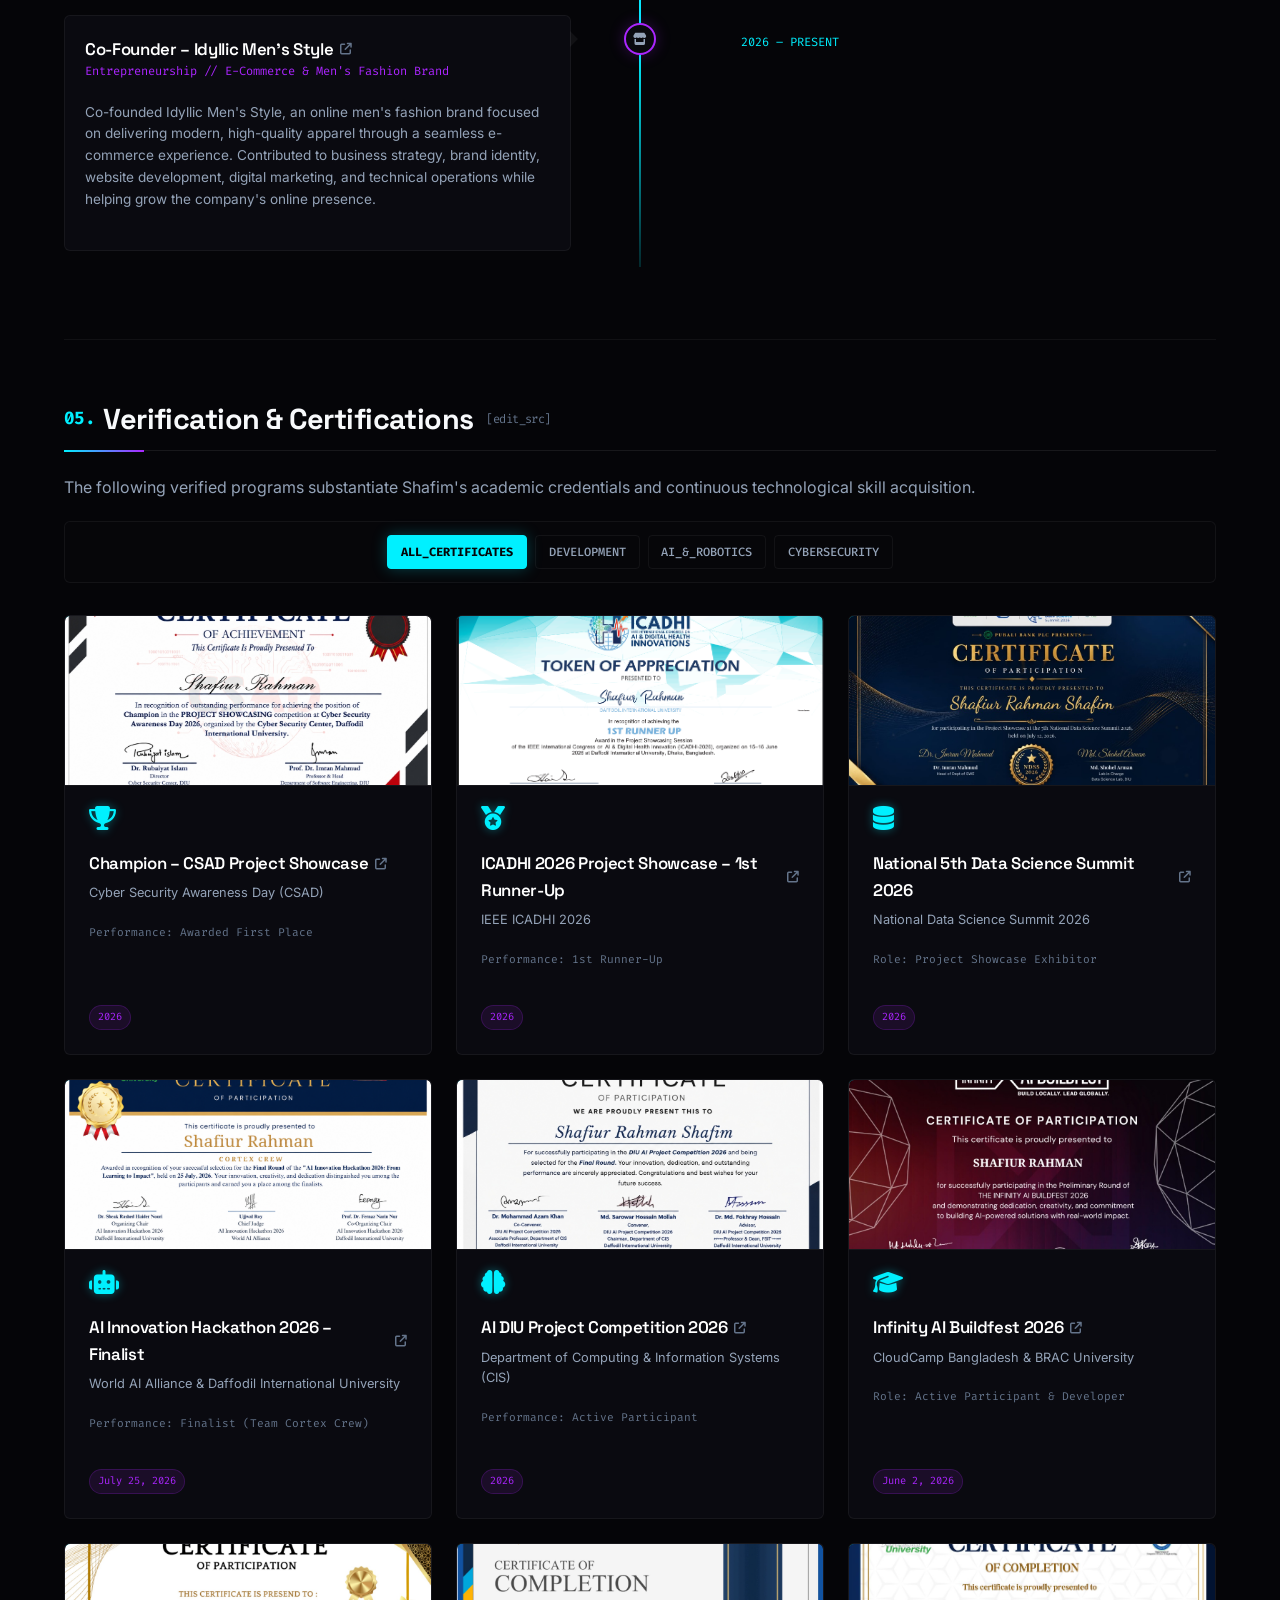
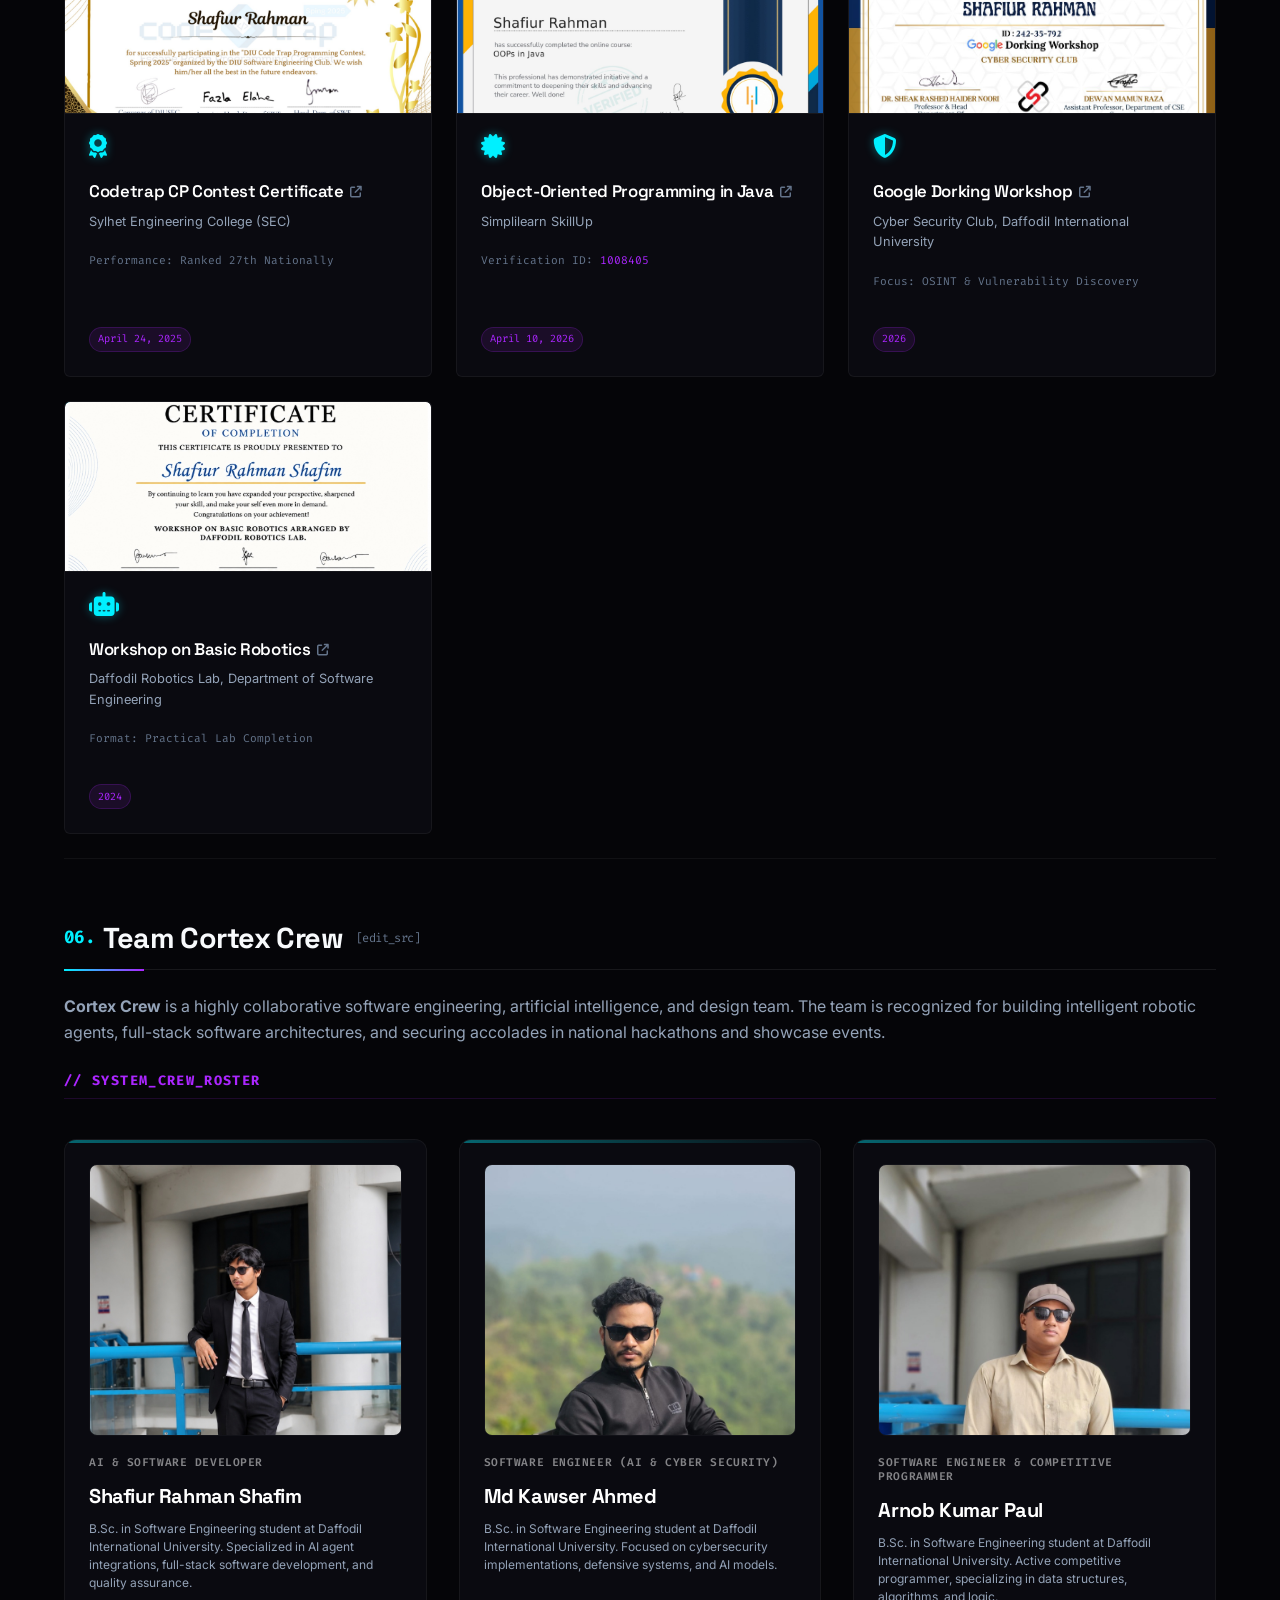
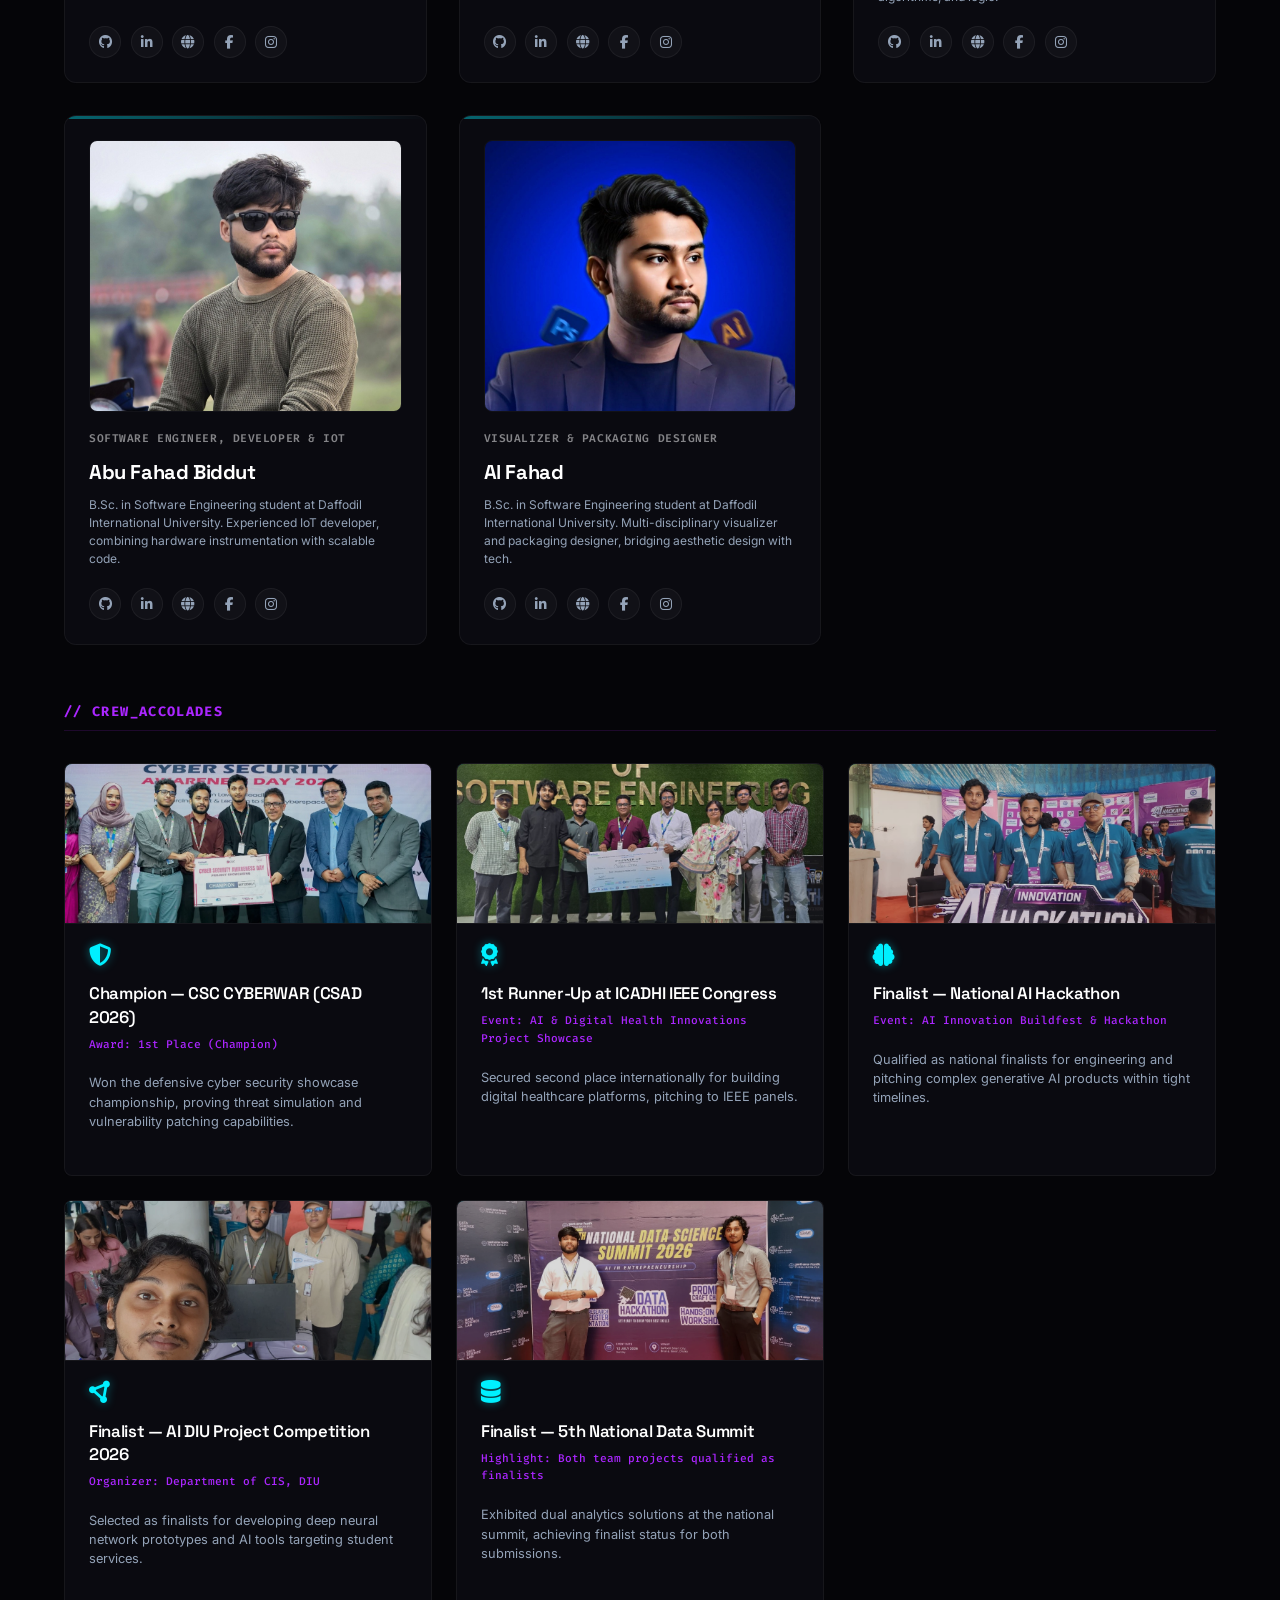
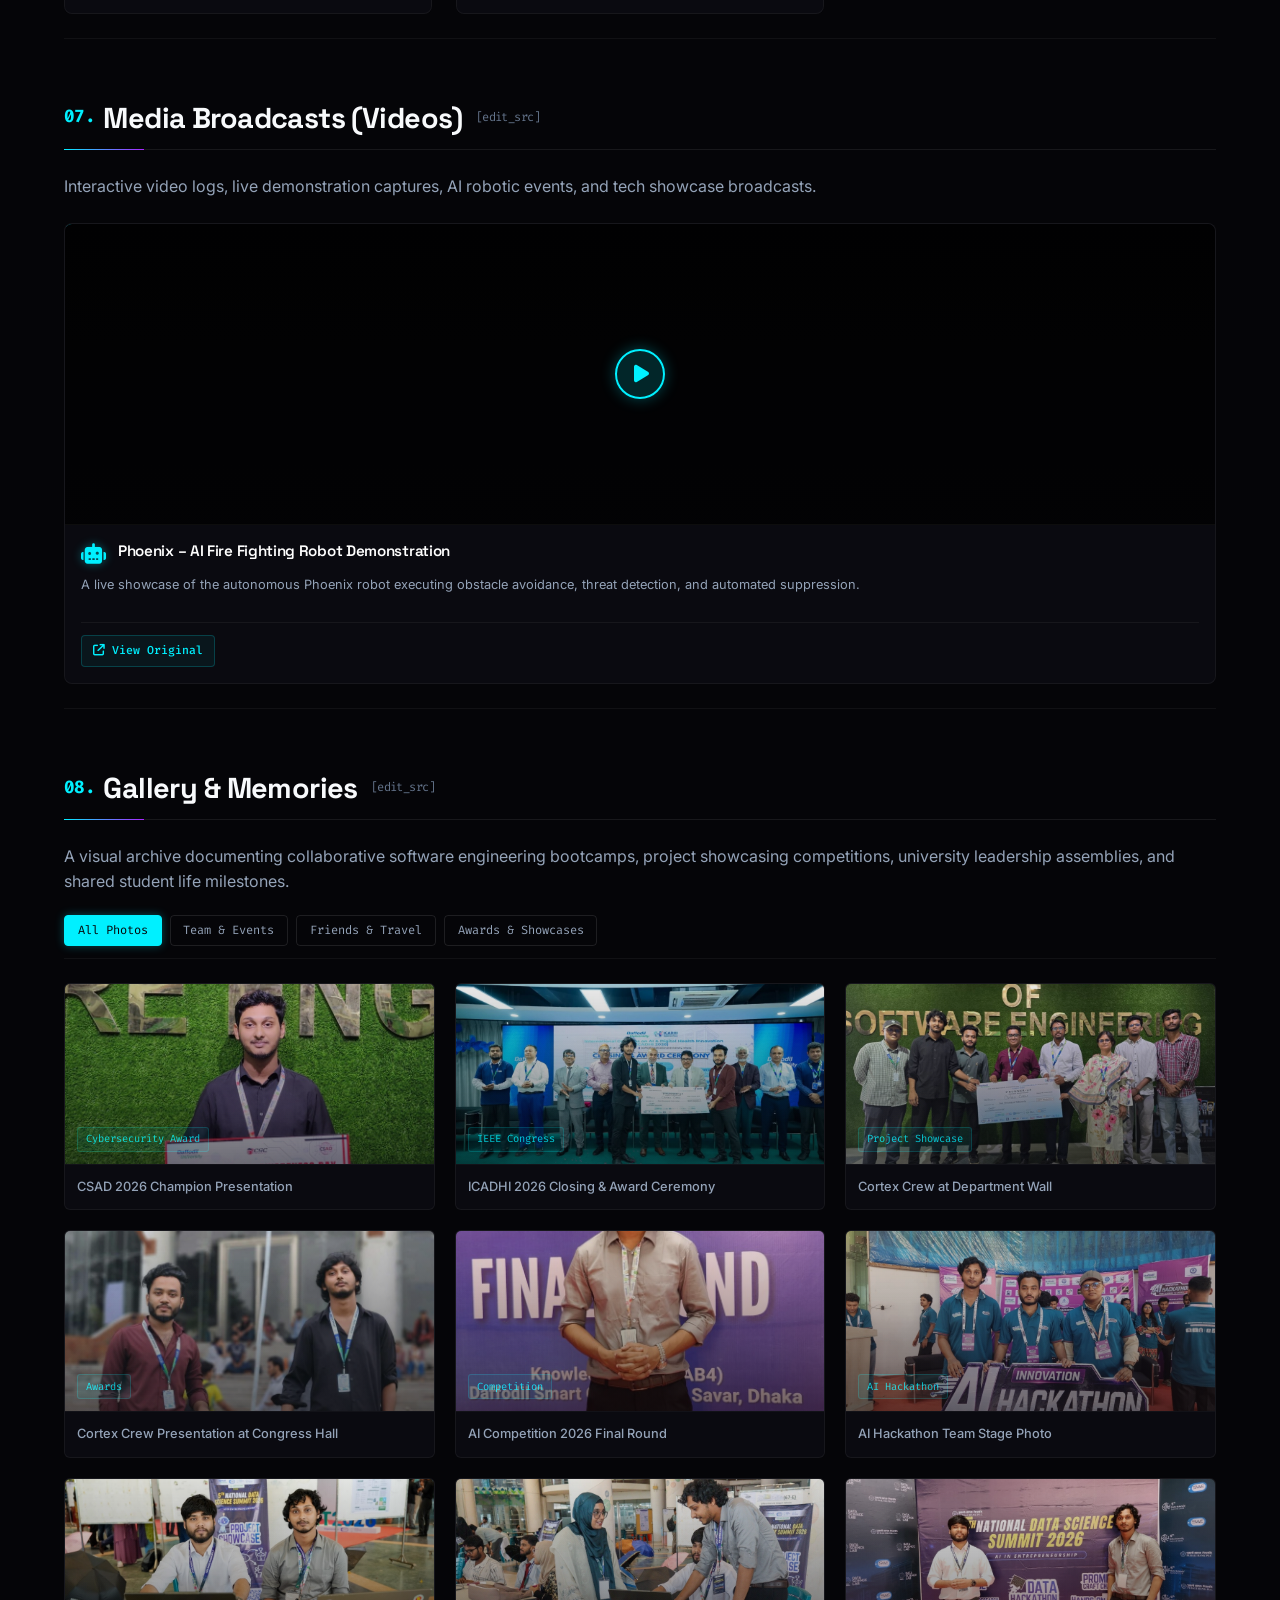
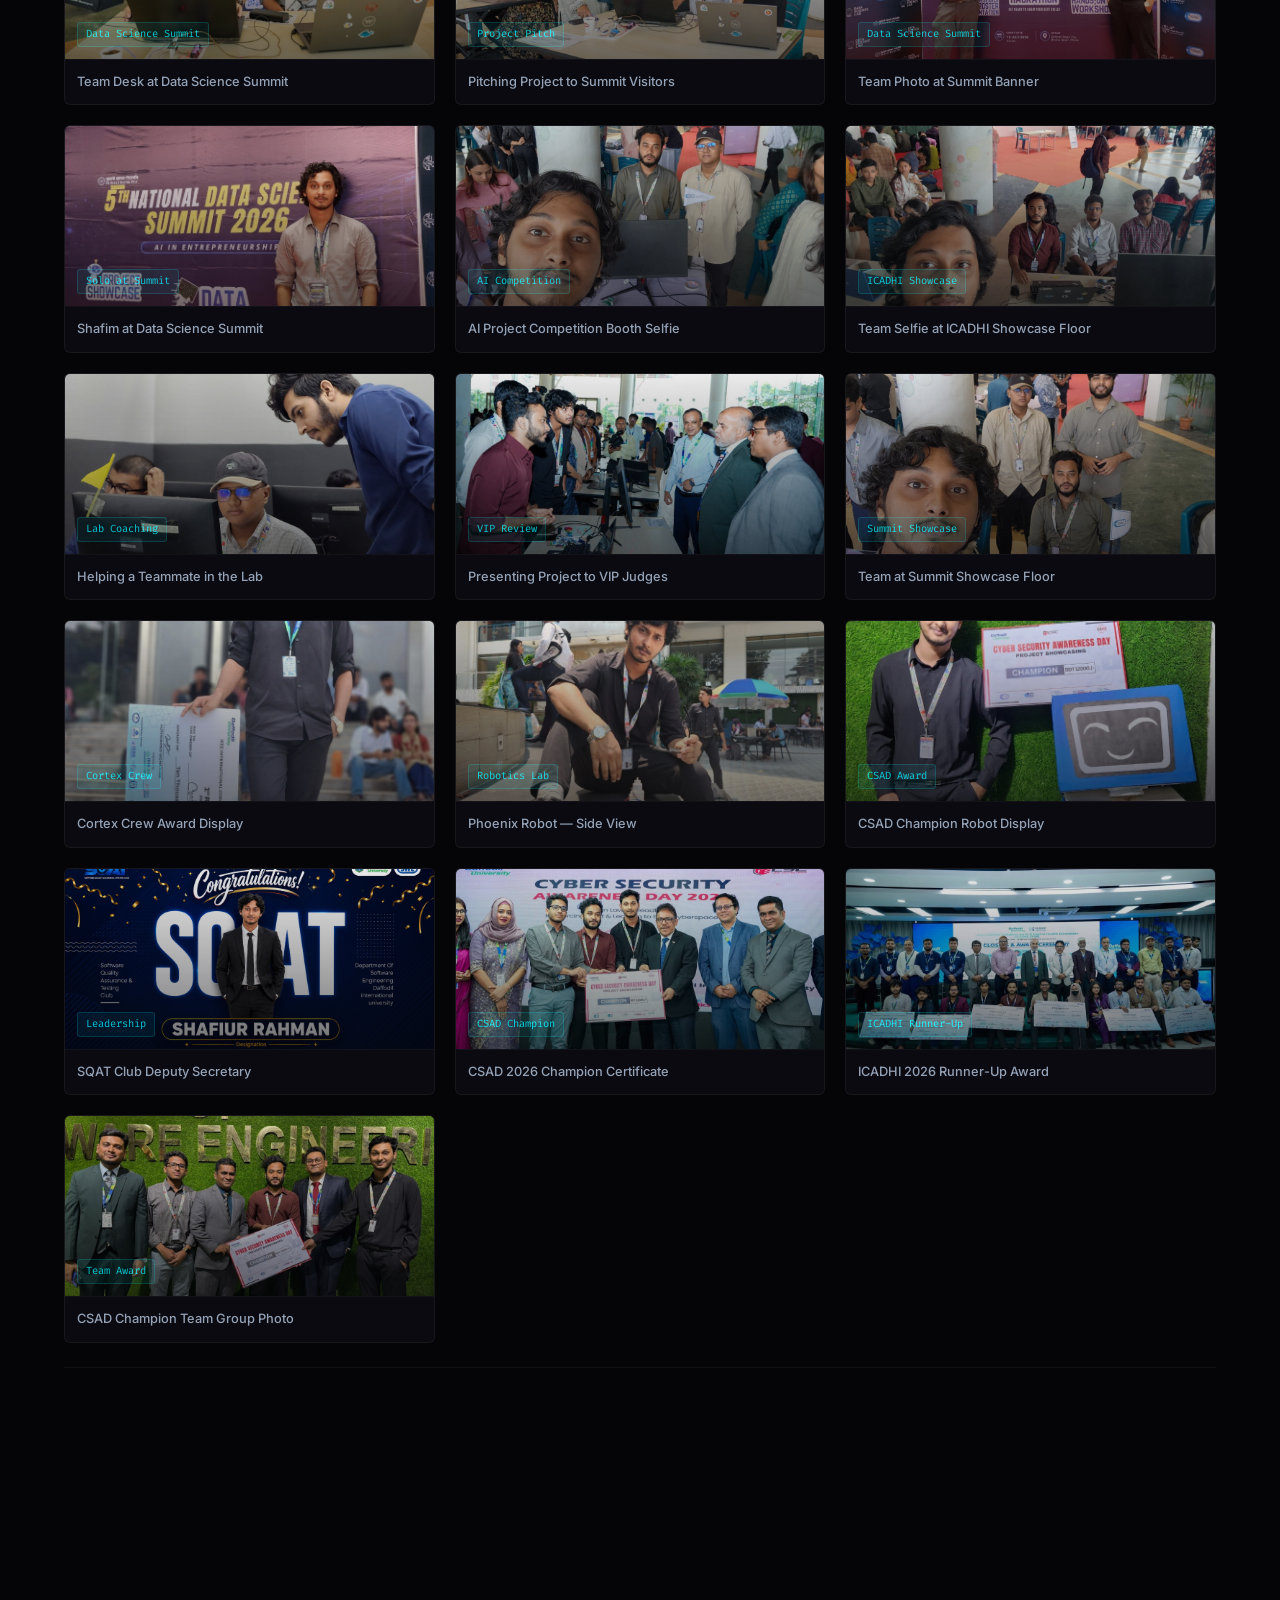
==== commit 31e73f17: "Remove additional requested portraits and photo cards from memories section" ====
--- a/index.html
+++ b/index.html
@@ -1527,27 +1527,7 @@
 
 
 
-                    <!-- Photo 8: Sitting on grass under palm tree -->
-                    <div class="memory-card" data-category="friends">
-                        <div class="memory-image-wrapper">
-                            <img loading="lazy" src="bio13.jpg" alt="Shafim - Outdoors portrait next to palm tree" class="memory-img">
-                            <div class="memory-overlay">
-                                <span class="memory-tag">Solo & Nature</span>
-                            </div>
-                        </div>
-                        <div class="memory-caption">Outdoors Portrait</div>
-                    </div>
-
-                    <!-- Photo 9: Group selfie on balcony brick wall -->
-                    <div class="memory-card" data-category="friends">
-                        <div class="memory-image-wrapper">
-                            <img loading="lazy" src="memory4.jpg" alt="Group selfie with teammates on the department balcony corridor" class="memory-img">
-                            <div class="memory-overlay">
-                                <span class="memory-tag">Campus Life</span>
-                            </div>
-                        </div>
-                        <div class="memory-caption">Teammates on Balcony Corridor</div>
-                    </div>
+
 
                     <!-- Photo 10: ICADHI Cortex Crew presentation stairs -->
                     <div class="memory-card" data-category="awards team">
@@ -1690,54 +1670,7 @@
                     </div>
 
                     <!-- ====== All Biography Gallery Photos ====== -->
-                    <!-- bio1 -->
-                    <div class="memory-card" data-category="friends">
-                        <div class="memory-image-wrapper">
-                            <img loading="lazy" src="bio1.jpg" alt="Shafim - Main Profile Portrait" class="memory-img">
-                            <div class="memory-overlay"><span class="memory-tag">Portrait</span></div>
-                        </div>
-                        <div class="memory-caption">Main Profile Portrait</div>
-                    </div>
-                    <!-- bio2 -->
-                    <div class="memory-card" data-category="friends">
-                        <div class="memory-image-wrapper">
-                            <img loading="lazy" src="bio2.jpg" alt="Shafim - Casual Portrait" class="memory-img">
-                            <div class="memory-overlay"><span class="memory-tag">Portrait</span></div>
-                        </div>
-                        <div class="memory-caption">Casual Portrait</div>
-                    </div>
-                    <!-- bio3 -->
-                    <div class="memory-card" data-category="friends">
-                        <div class="memory-image-wrapper">
-                            <img loading="lazy" src="bio3.jpg" alt="Shafim - Portrait" class="memory-img">
-                            <div class="memory-overlay"><span class="memory-tag">Portrait</span></div>
-                        </div>
-                        <div class="memory-caption">Leadership Portrait</div>
-                    </div>
-                    <!-- bio4 -->
-                    <div class="memory-card" data-category="friends">
-                        <div class="memory-image-wrapper">
-                            <img loading="lazy" src="bio4.jpg" alt="Shafim - Standing" class="memory-img">
-                            <div class="memory-overlay"><span class="memory-tag">Portrait</span></div>
-                        </div>
-                        <div class="memory-caption">Standing Pose</div>
-                    </div>
-                    <!-- bio5 -->
-                    <div class="memory-card" data-category="friends">
-                        <div class="memory-image-wrapper">
-                            <img loading="lazy" src="bio5.jpg" alt="Shafim - Walking Pose" class="memory-img">
-                            <div class="memory-overlay"><span class="memory-tag">Portrait</span></div>
-                        </div>
-                        <div class="memory-caption">Walking Pose</div>
-                    </div>
-                    <!-- bio6 -->
-                    <div class="memory-card" data-category="team">
-                        <div class="memory-image-wrapper">
-                            <img loading="lazy" src="bio6.jpg" alt="Shafim - Digital Brand Badge" class="memory-img">
-                            <div class="memory-overlay"><span class="memory-tag">Campus Life</span></div>
-                        </div>
-                        <div class="memory-caption">Digital Brand Badge</div>
-                    </div>
+
 
                     <!-- bio12 -->
                     <div class="memory-card" data-category="awards team">
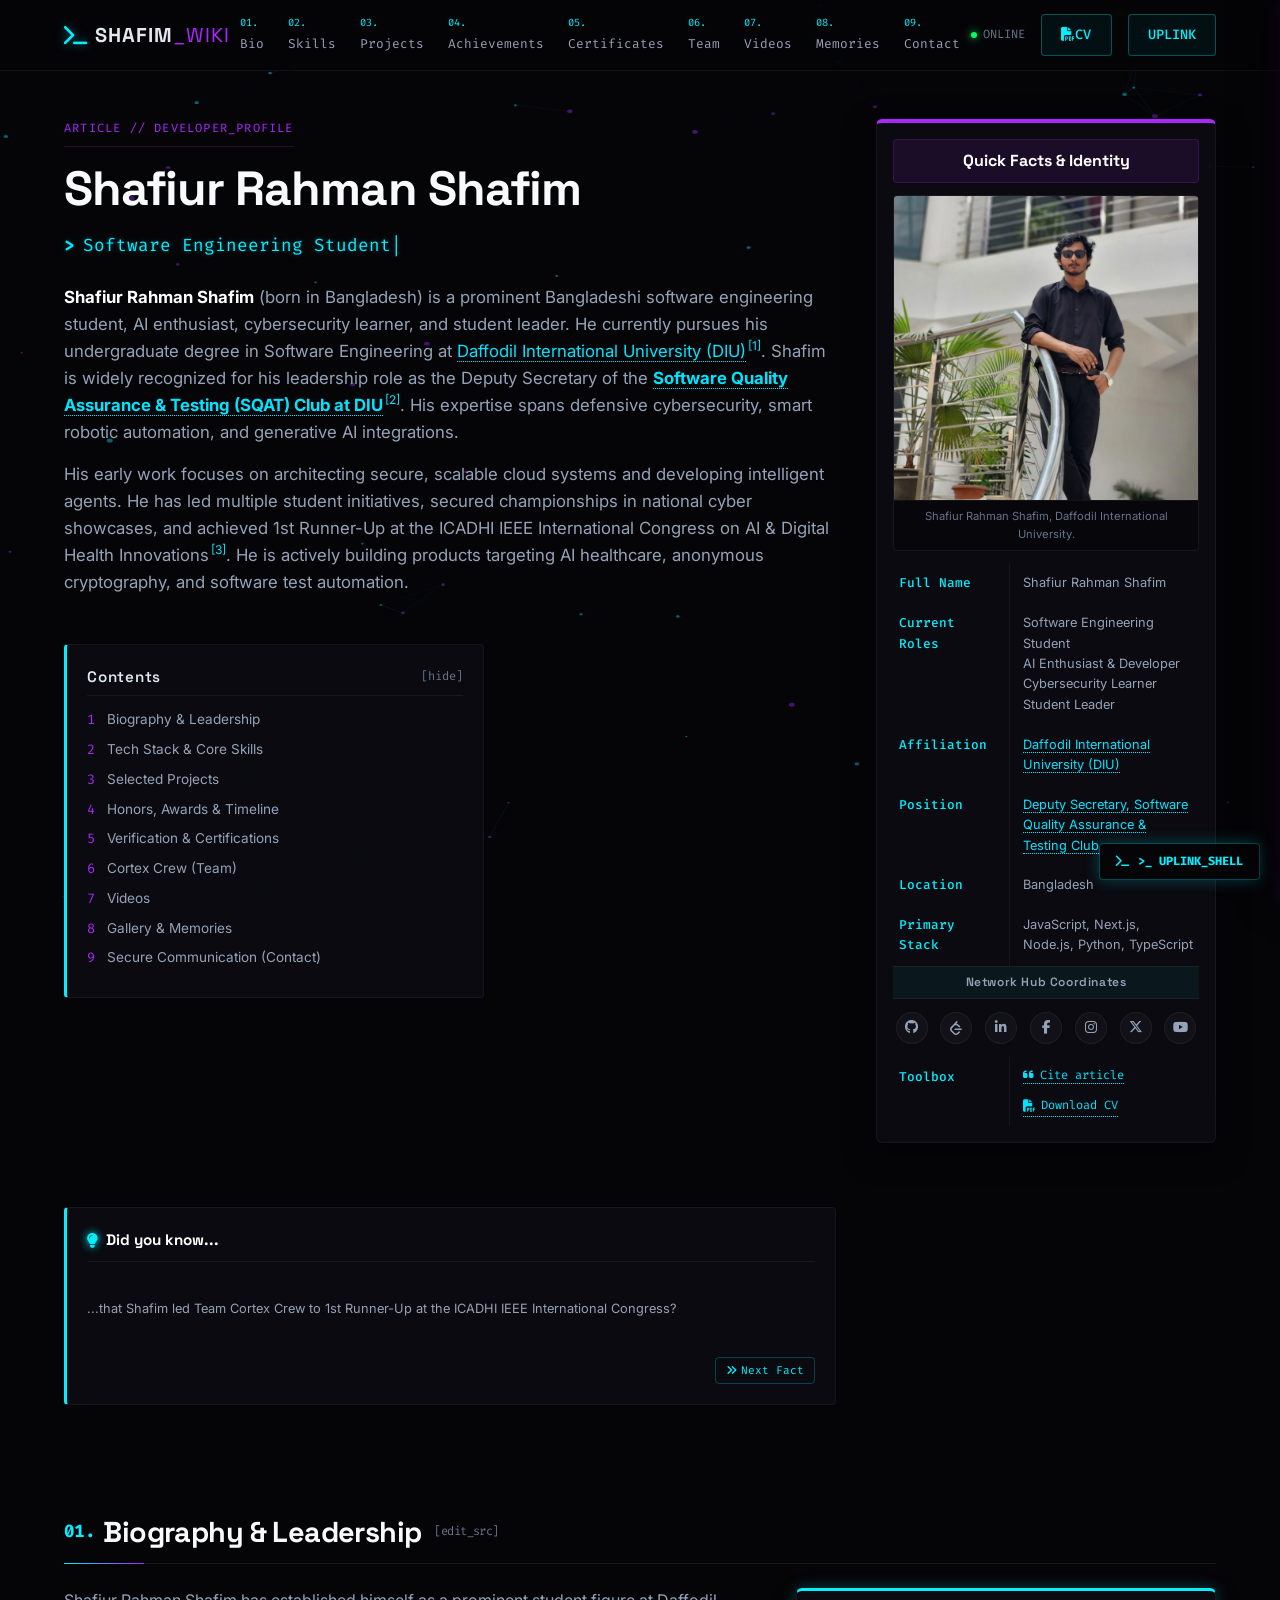
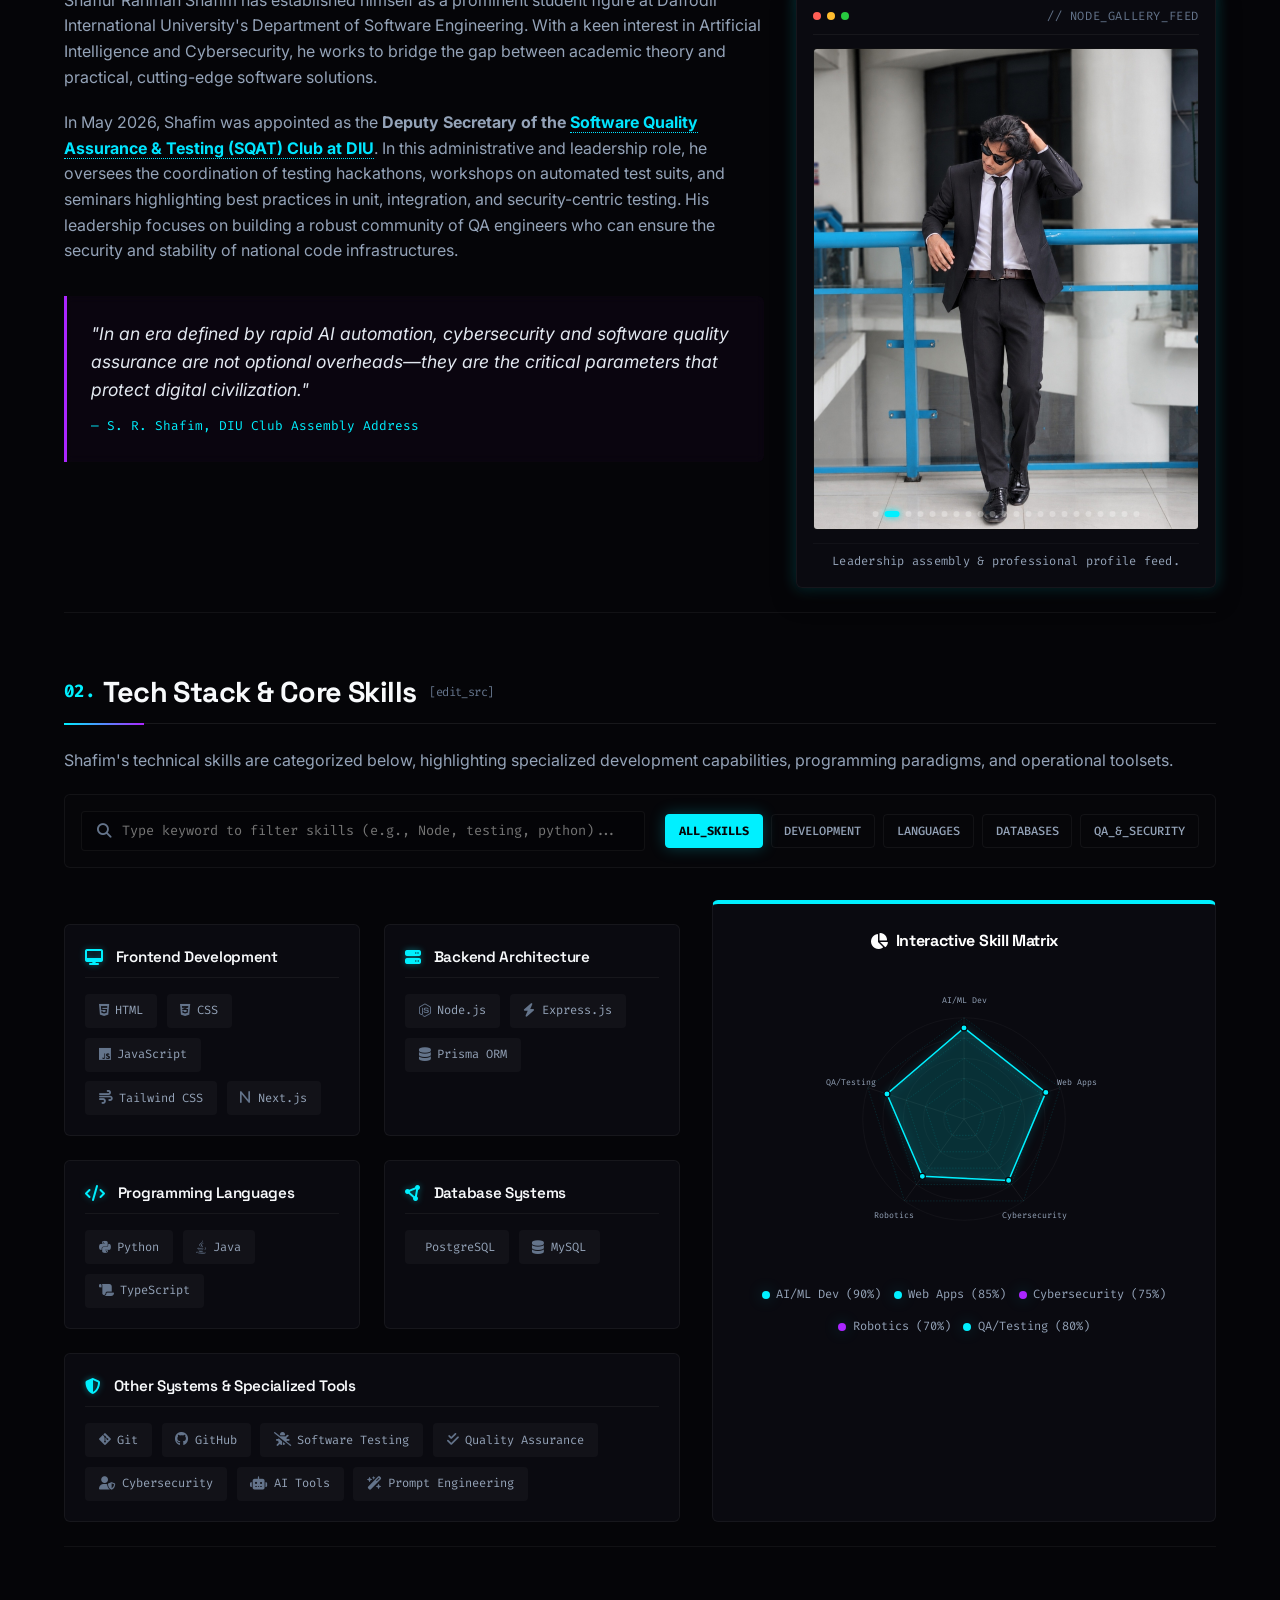
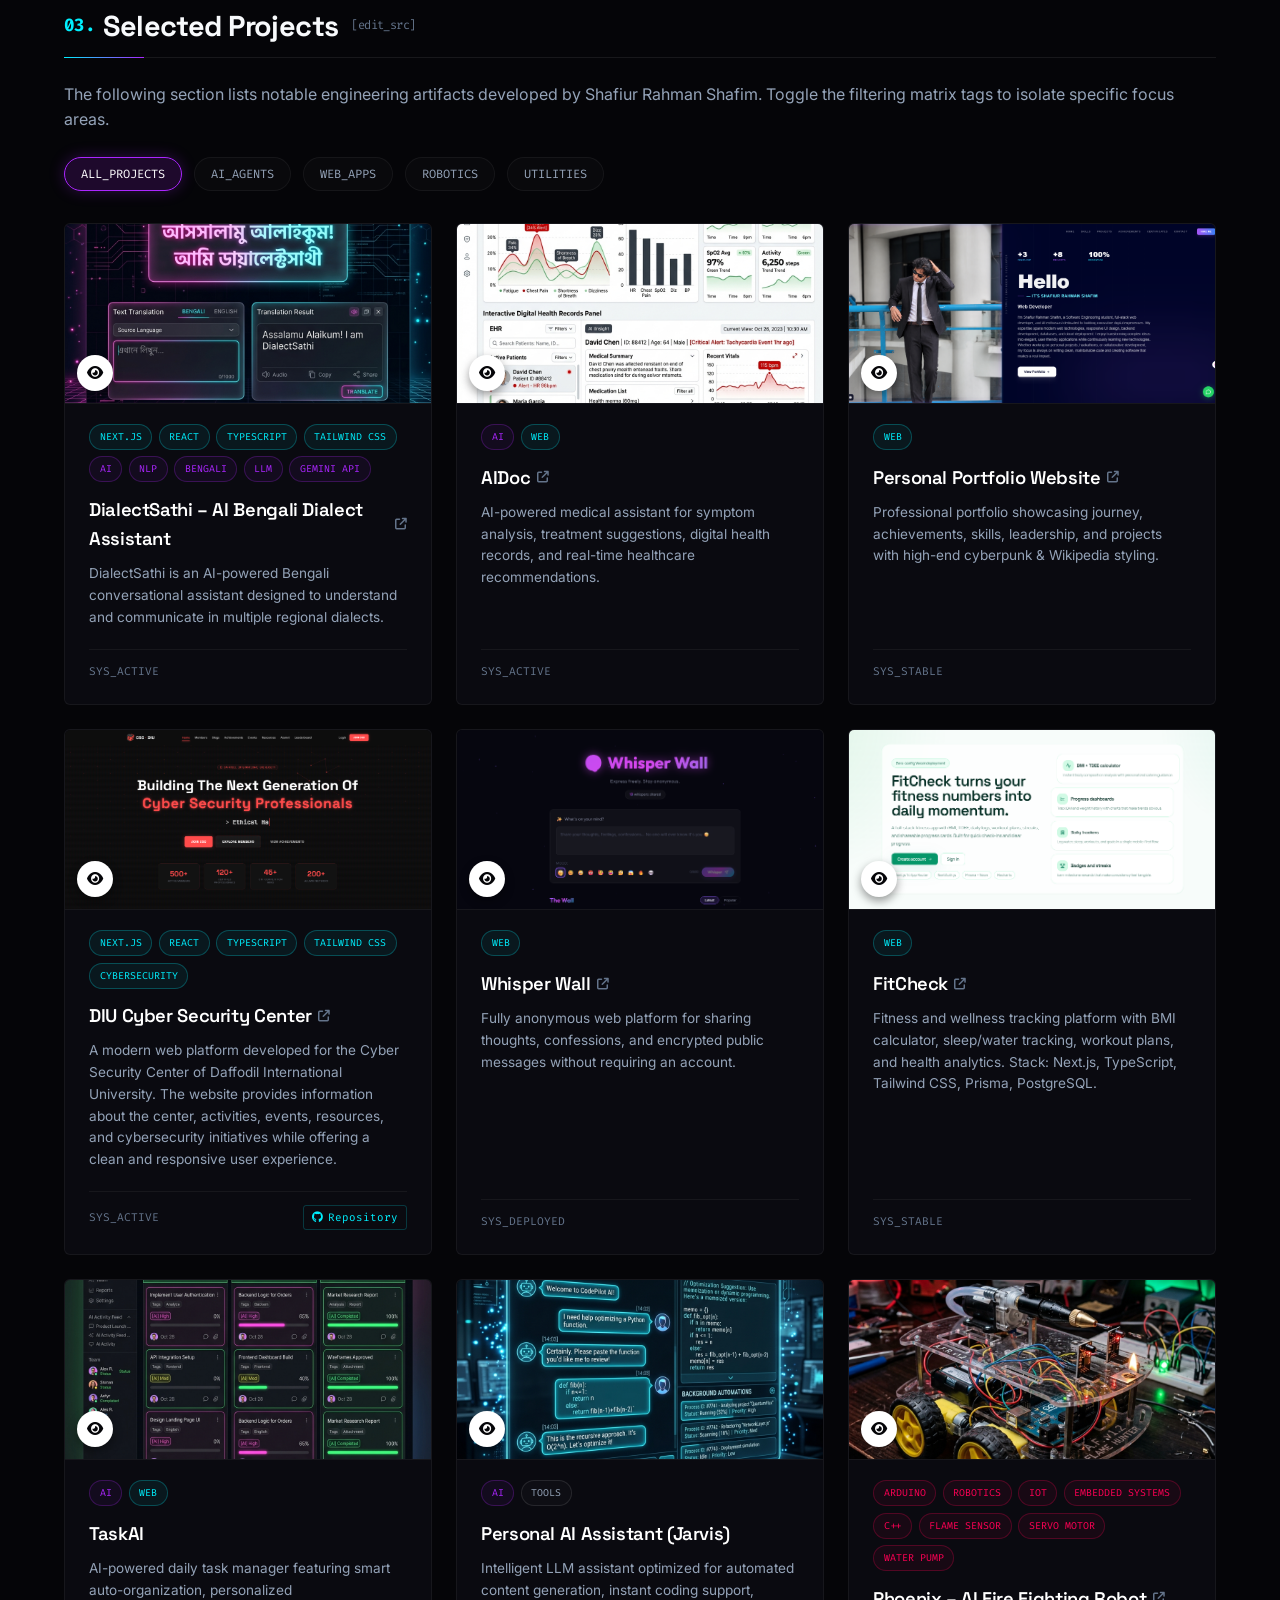
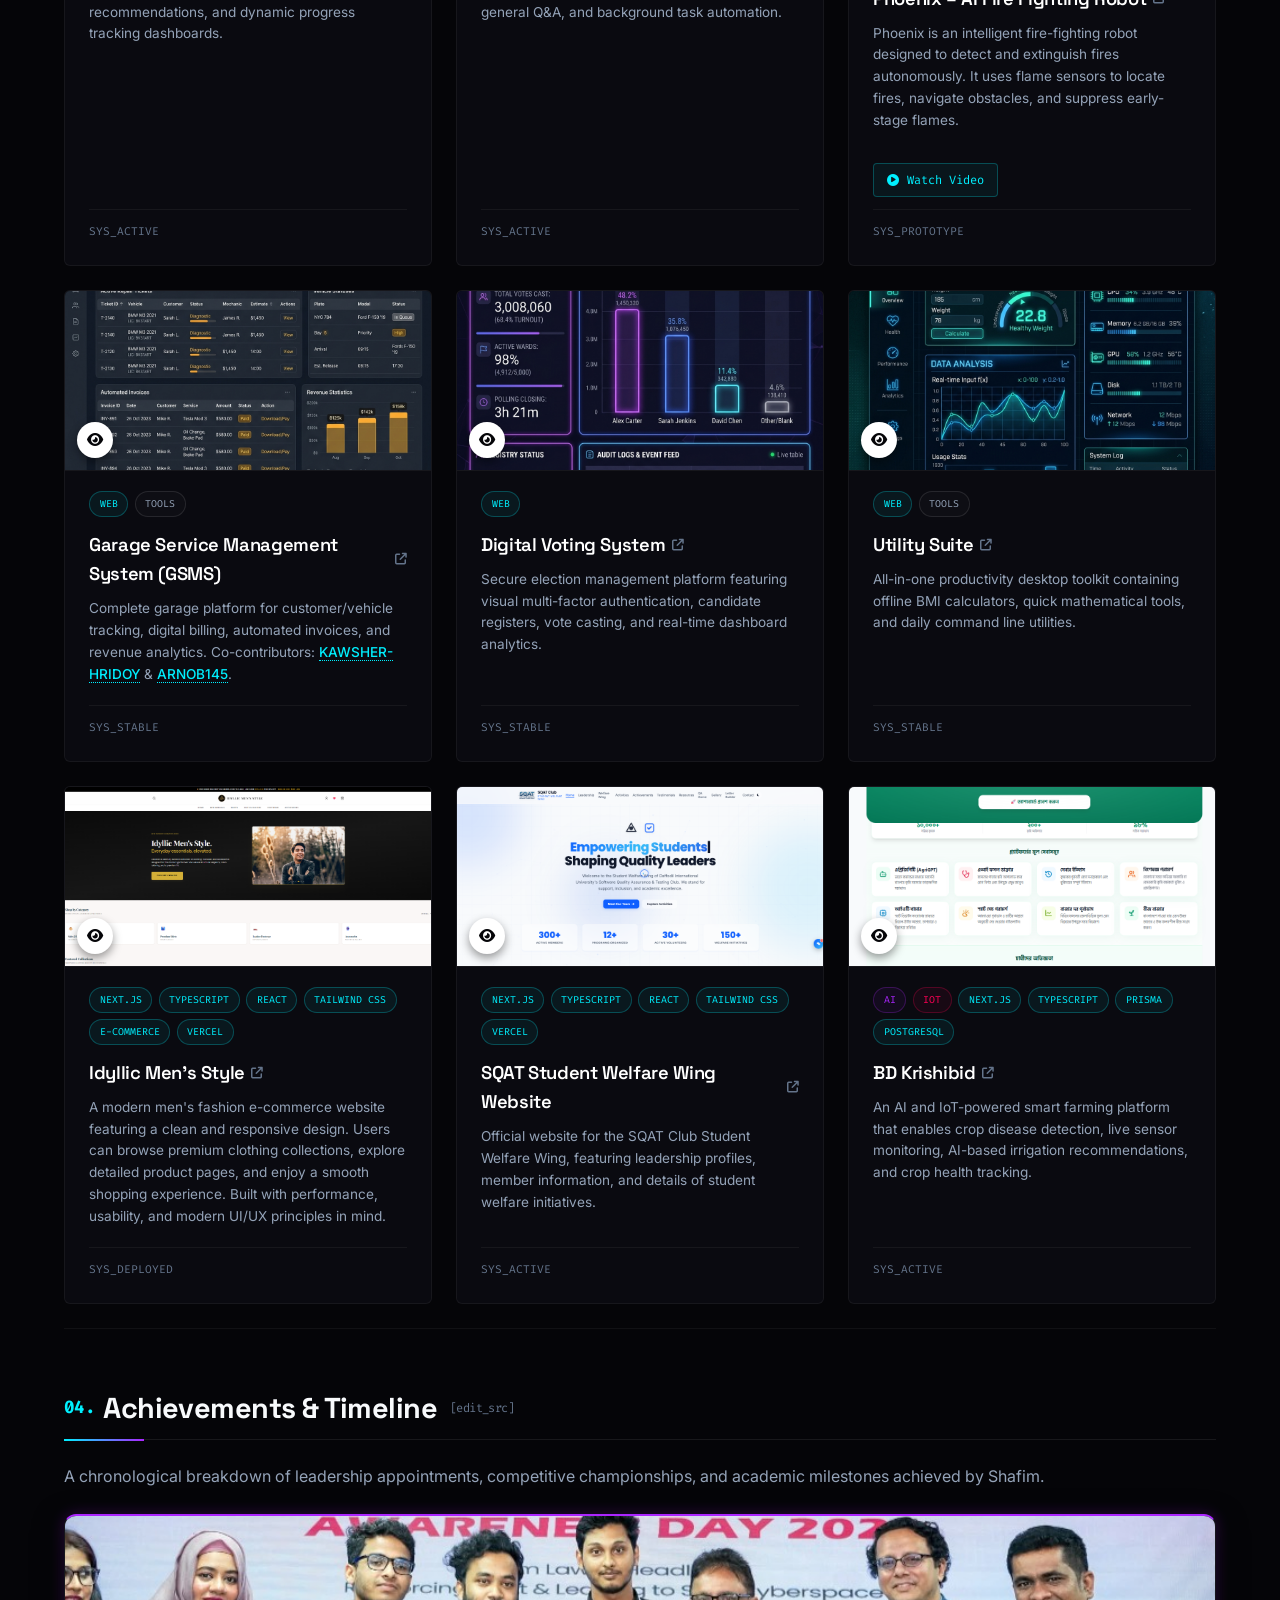
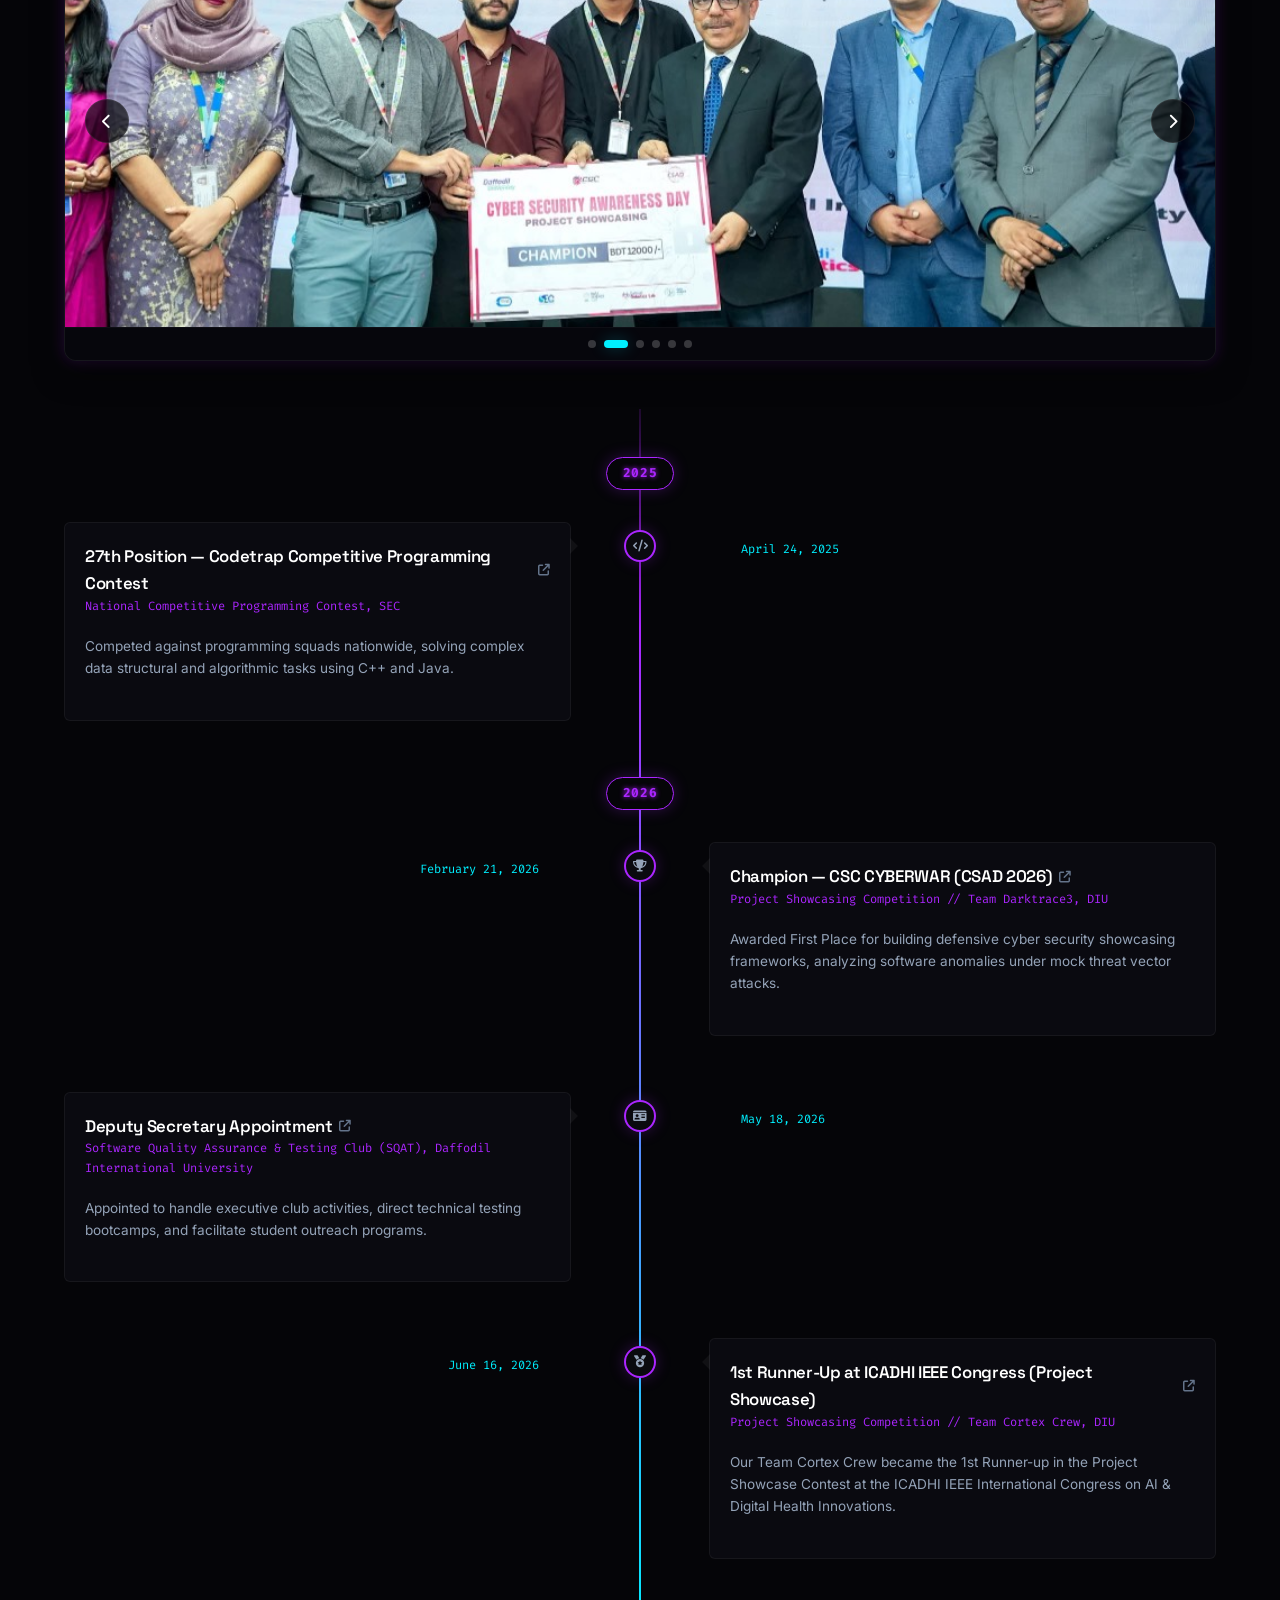
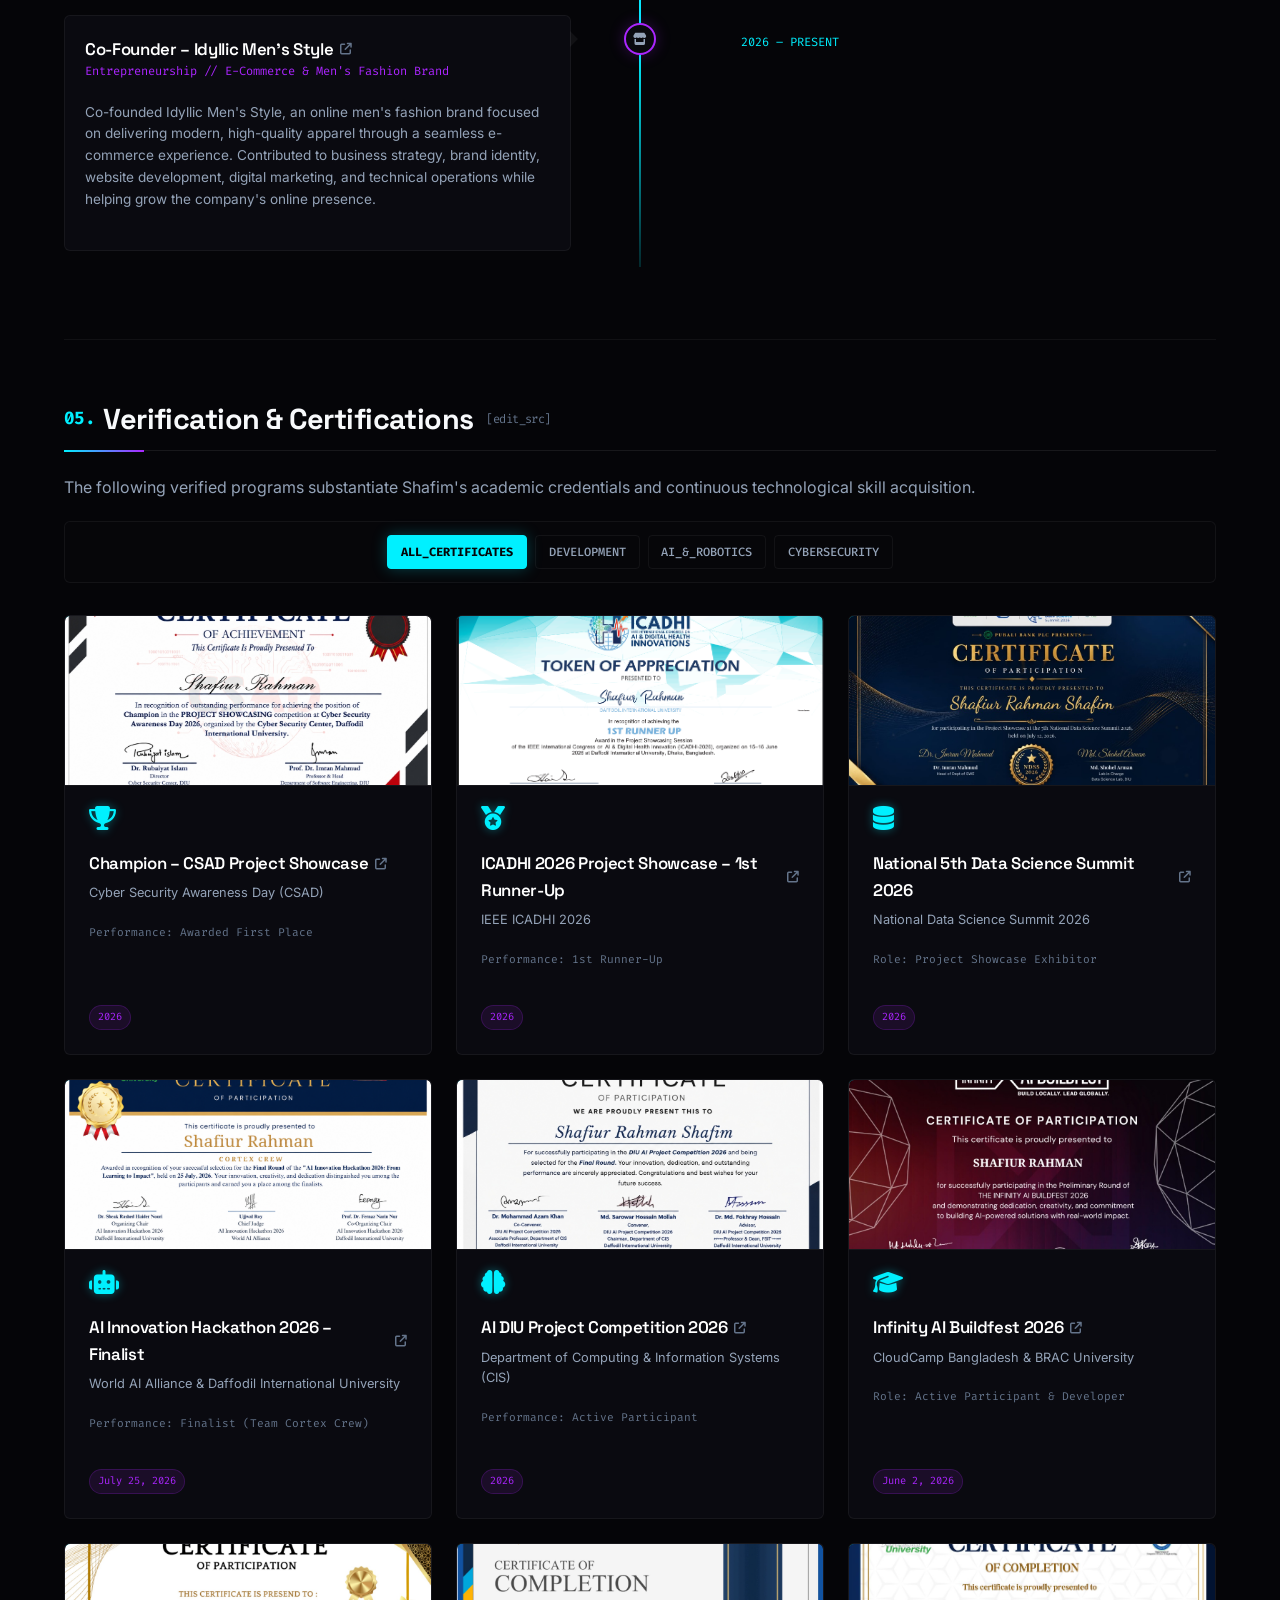
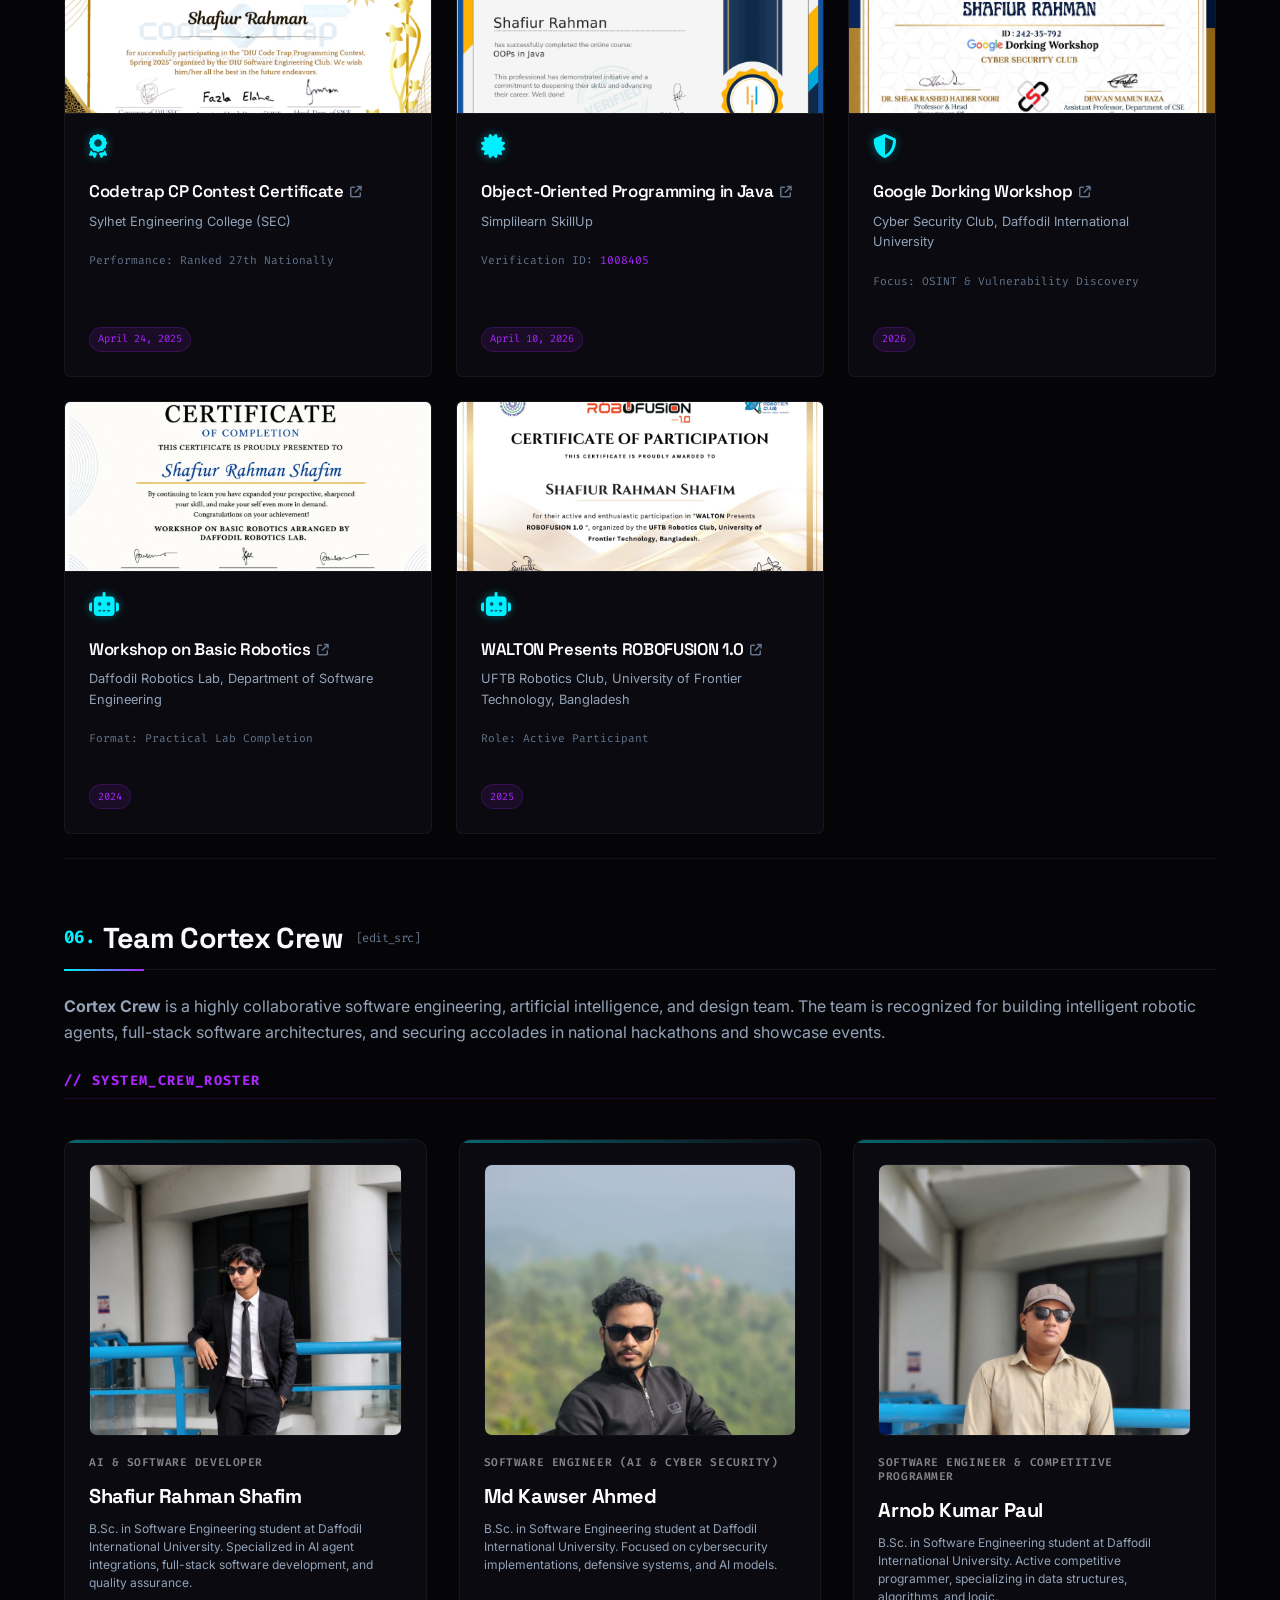
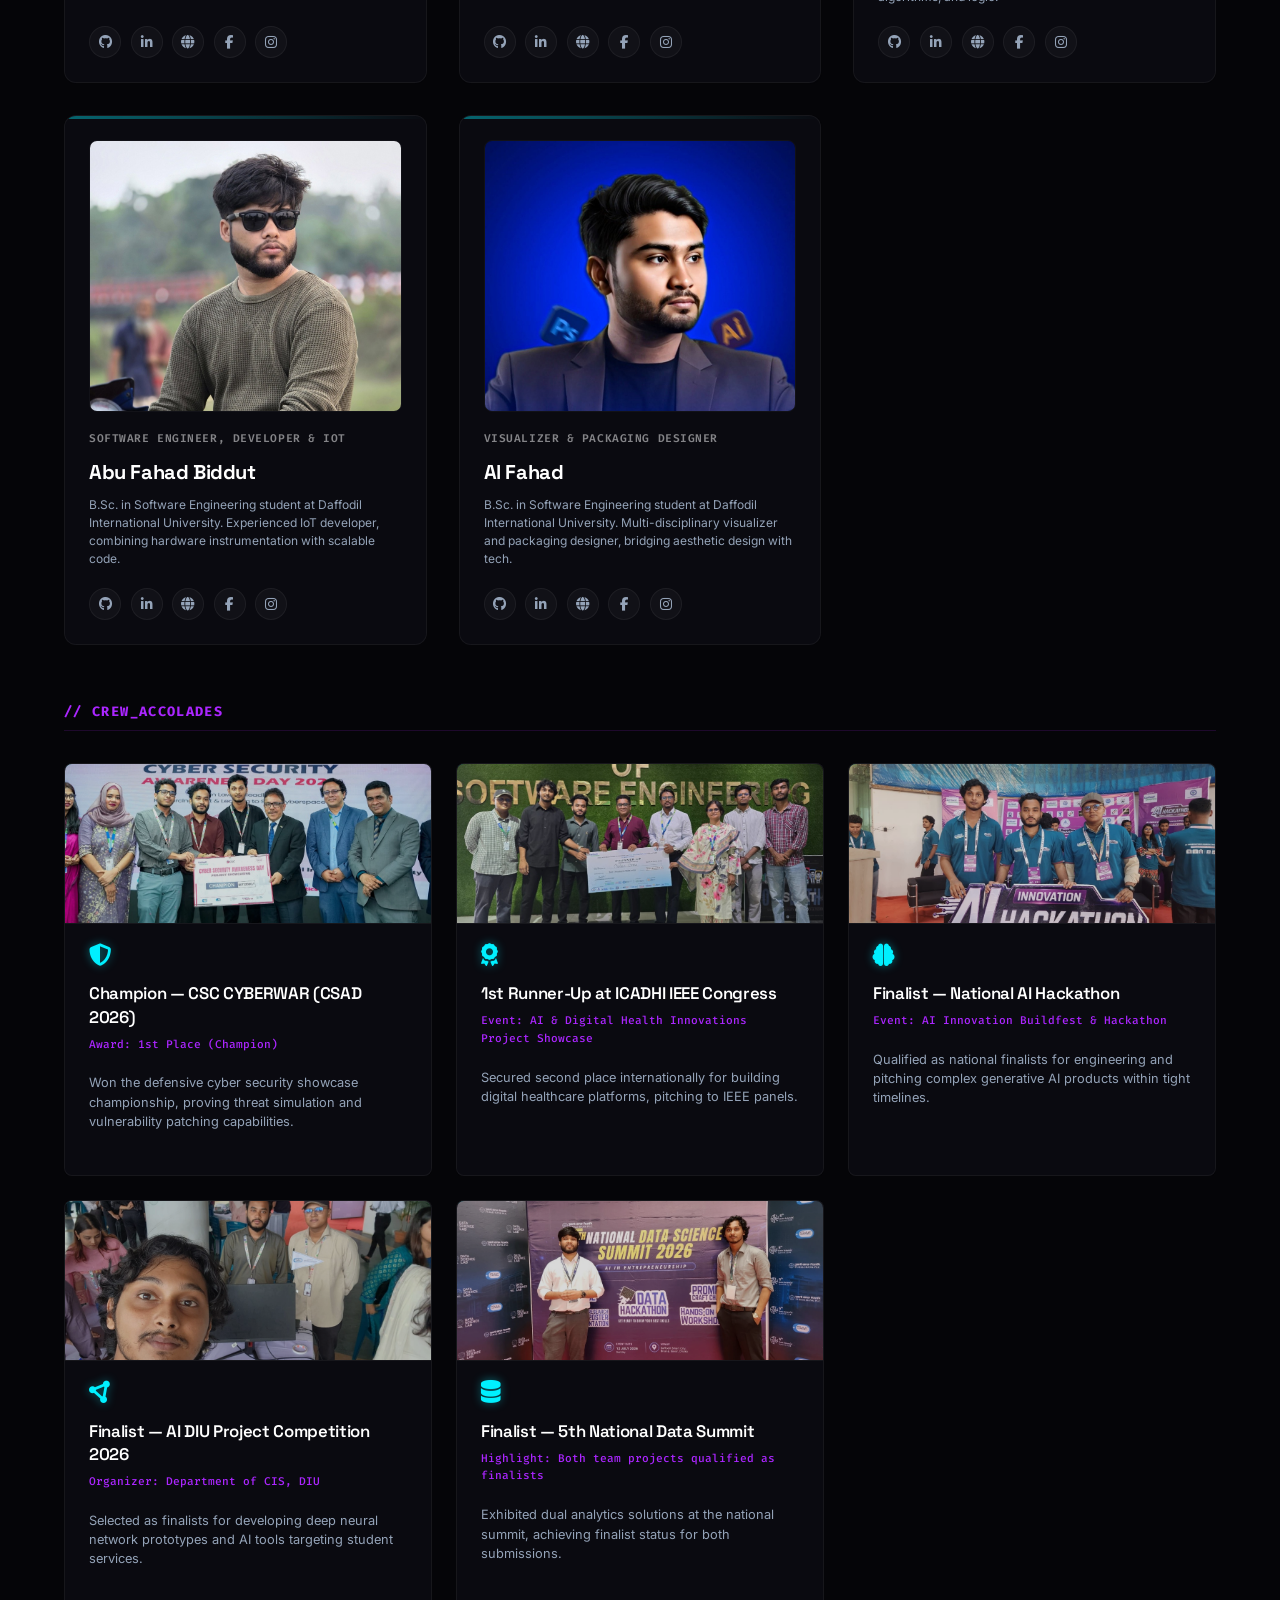
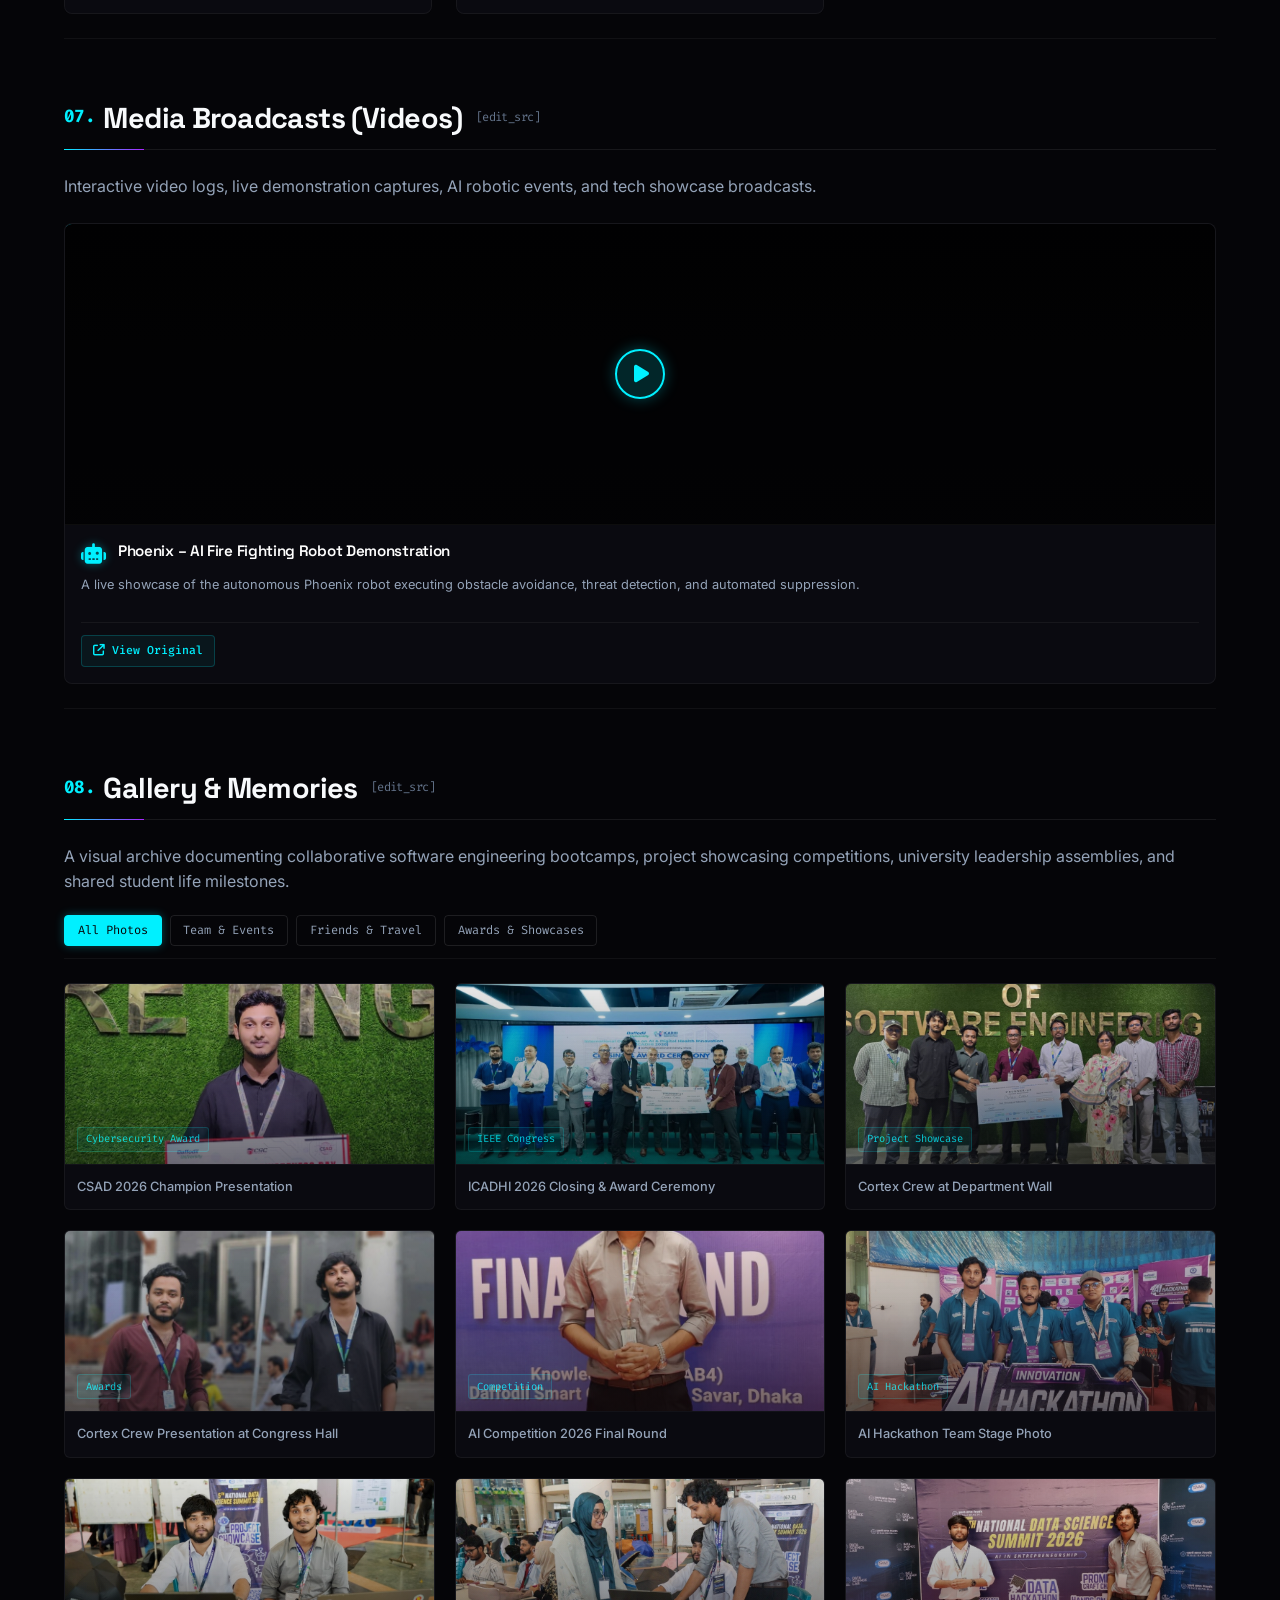
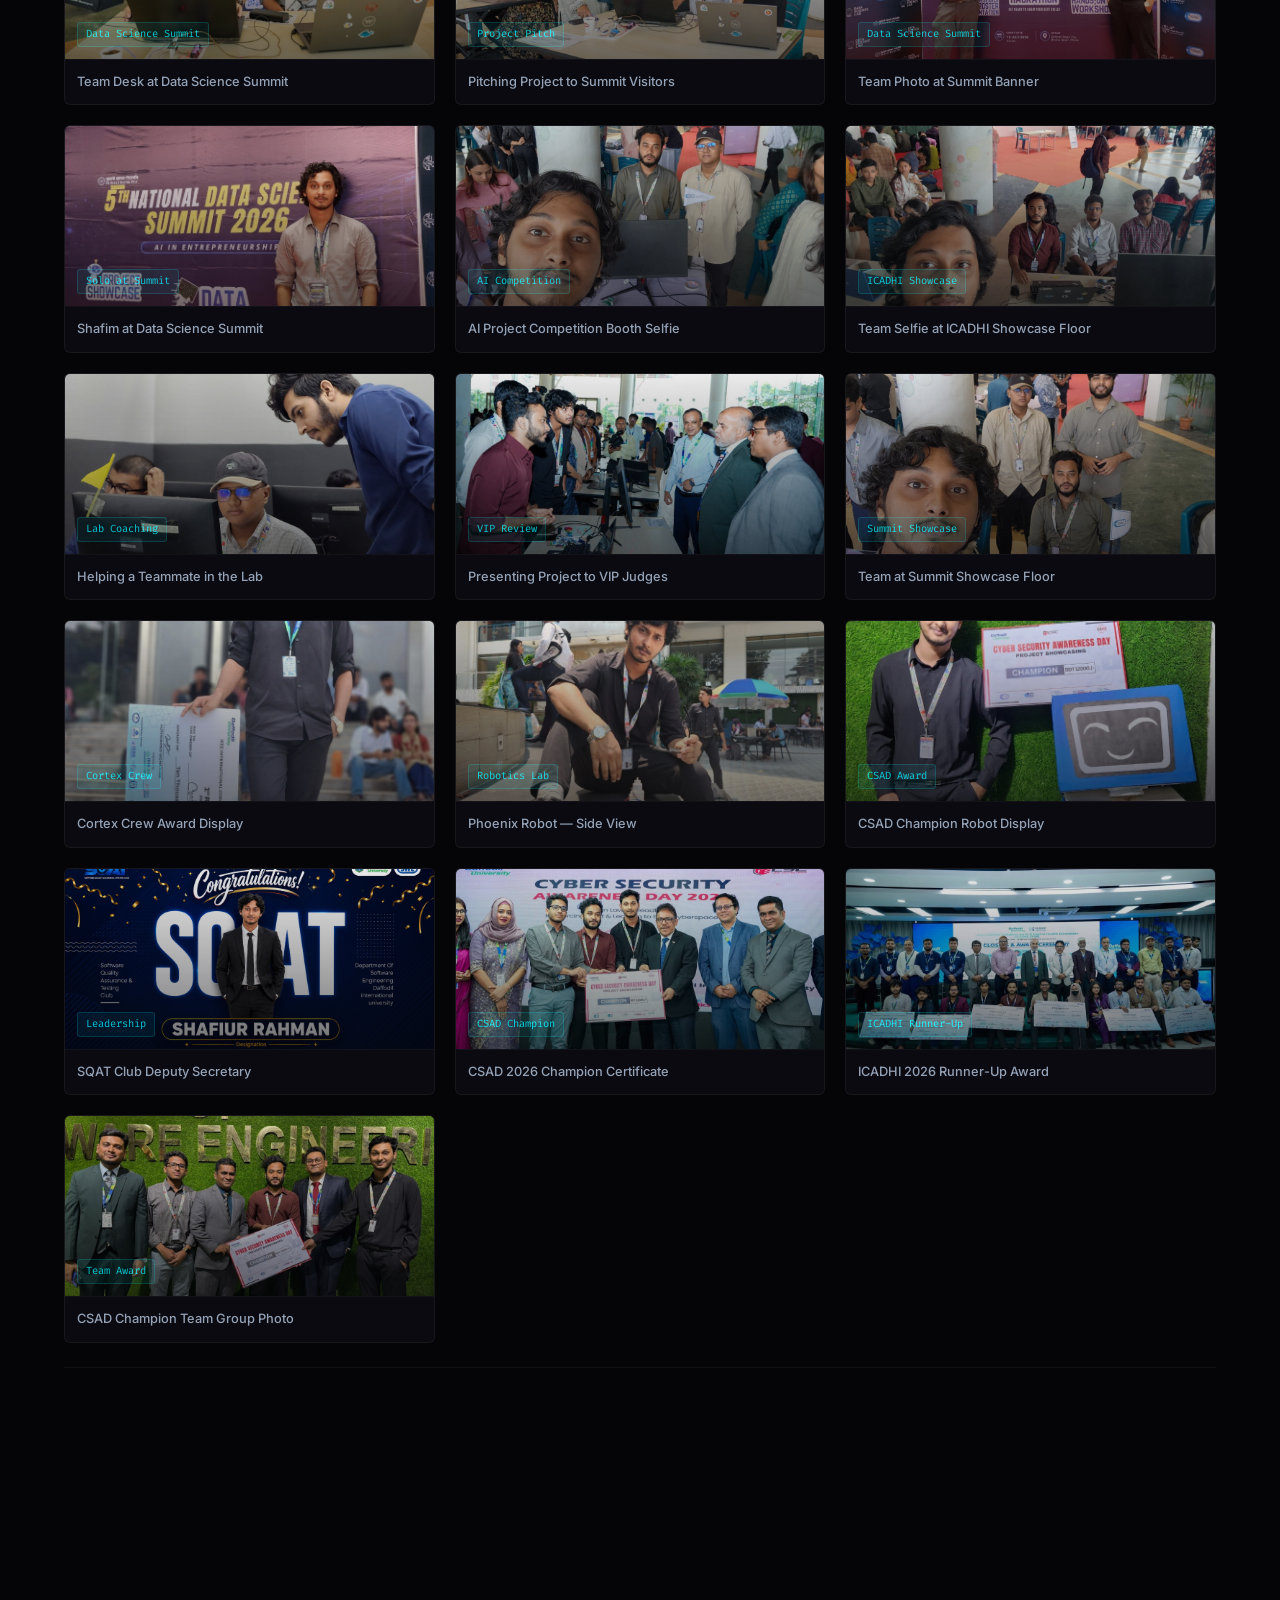
==== commit 2c165ce0: "Add WALTON ROBOFUSION 1.0 Certificate of Participation to certificates section" ====
--- a/index.html
+++ b/index.html
@@ -1223,6 +1223,26 @@
                         </div>
                         <div class="cert-date-badge">2024</div>
                     </div>
+
+                    <!-- Cert 11: WALTON Presents ROBOFUSION 1.0 – Certificate of Participation -->
+                    <div class="cert-card" data-category="ai-robotics">
+                        <div class="cert-glow-border"></div>
+                        <div class="cert-preview-wrapper">
+                            <img loading="lazy" src="cert_11.png" alt="WALTON Presents ROBOFUSION 1.0 – Certificate of Participation" class="cert-preview-image">
+                            <div class="cert-preview-overlay">
+                                <span class="preview-icon"><i class="fa-solid fa-magnifying-glass-plus"></i></span>
+                            </div>
+                        </div>
+                        <div class="cert-details">
+                            <div class="cert-icon-container">
+                                <i class="fa-solid fa-robot cert-icon"></i>
+                            </div>
+                            <h3 class="cert-title"><a href="#" target="_blank" rel="noopener noreferrer">WALTON Presents ROBOFUSION 1.0 <i class="fa-solid fa-arrow-up-right-from-square title-link-icon"></i></a></h3>
+                            <p class="cert-issuer">UFTB Robotics Club, University of Frontier Technology, Bangladesh</p>
+                            <p class="cert-meta">Role: Active Participant</p>
+                        </div>
+                        <div class="cert-date-badge">2025</div>
+                    </div>
                 </div>
             </div>
         </section>
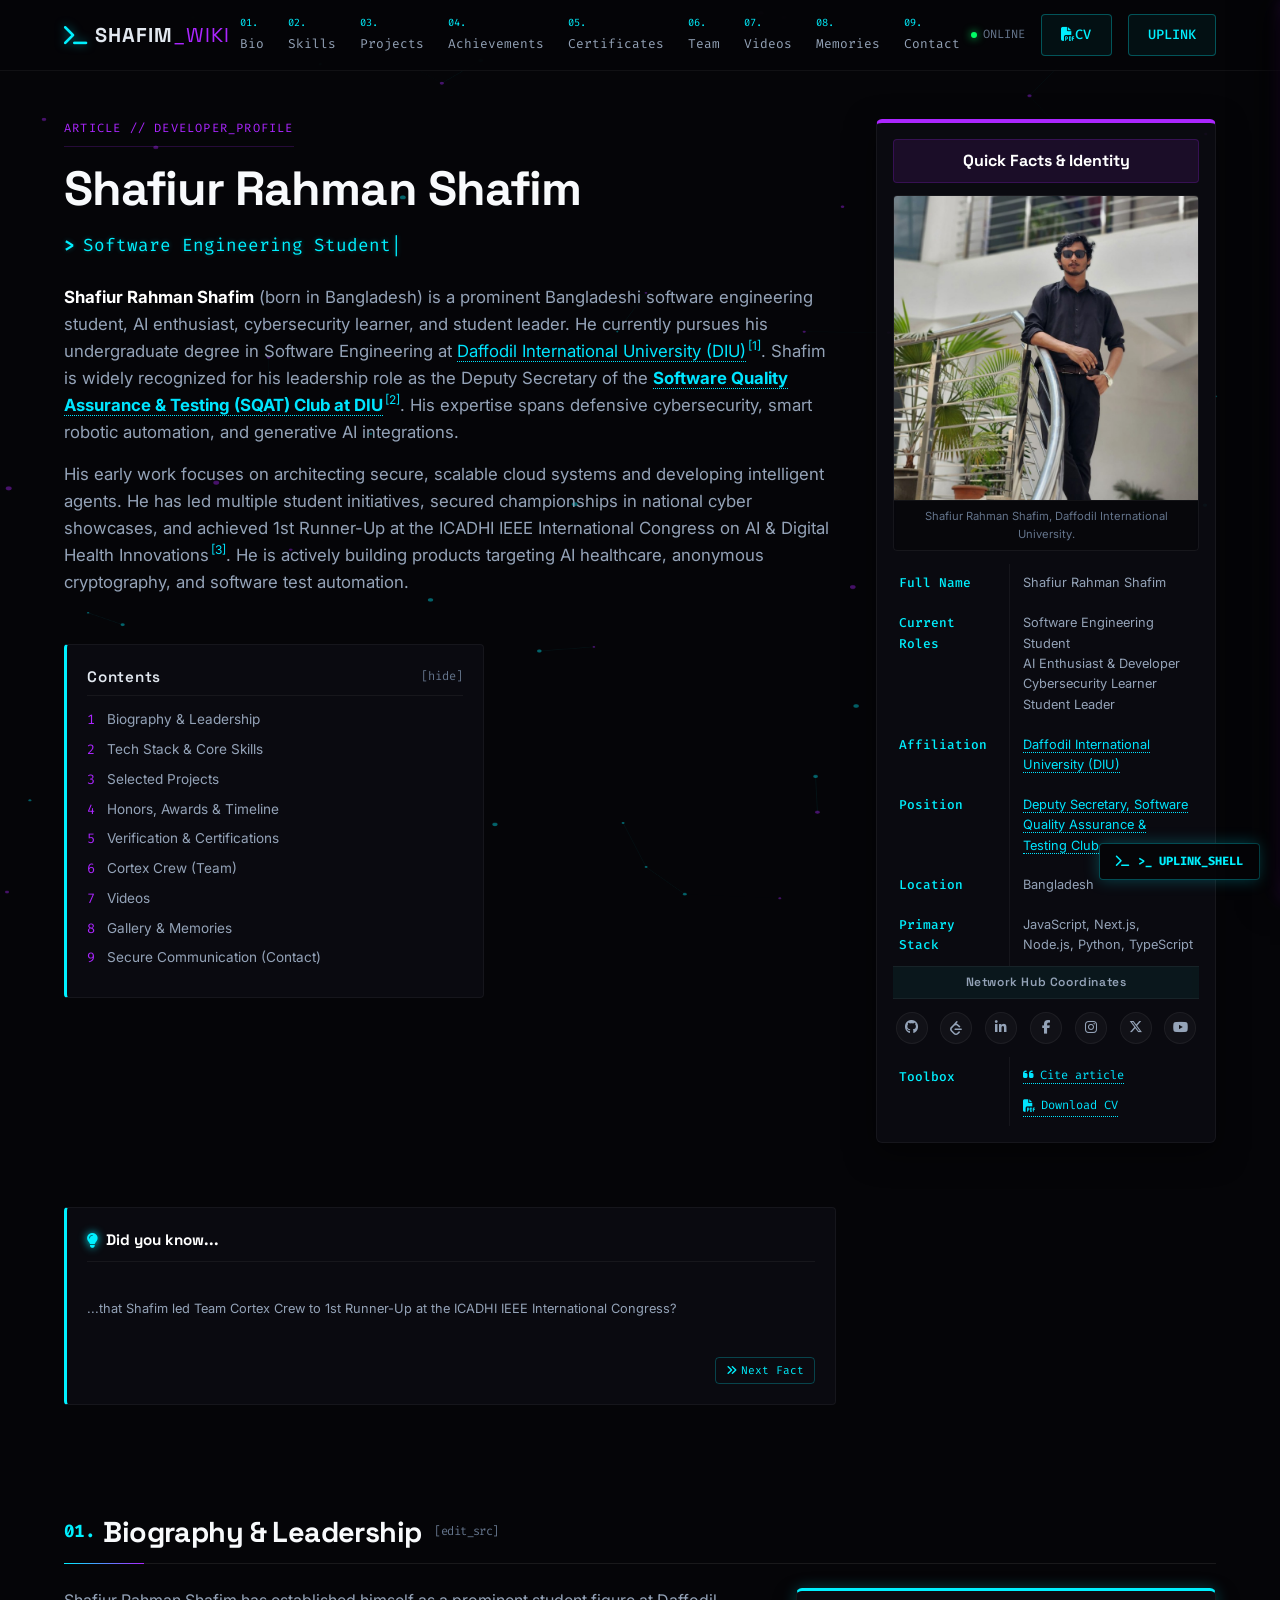
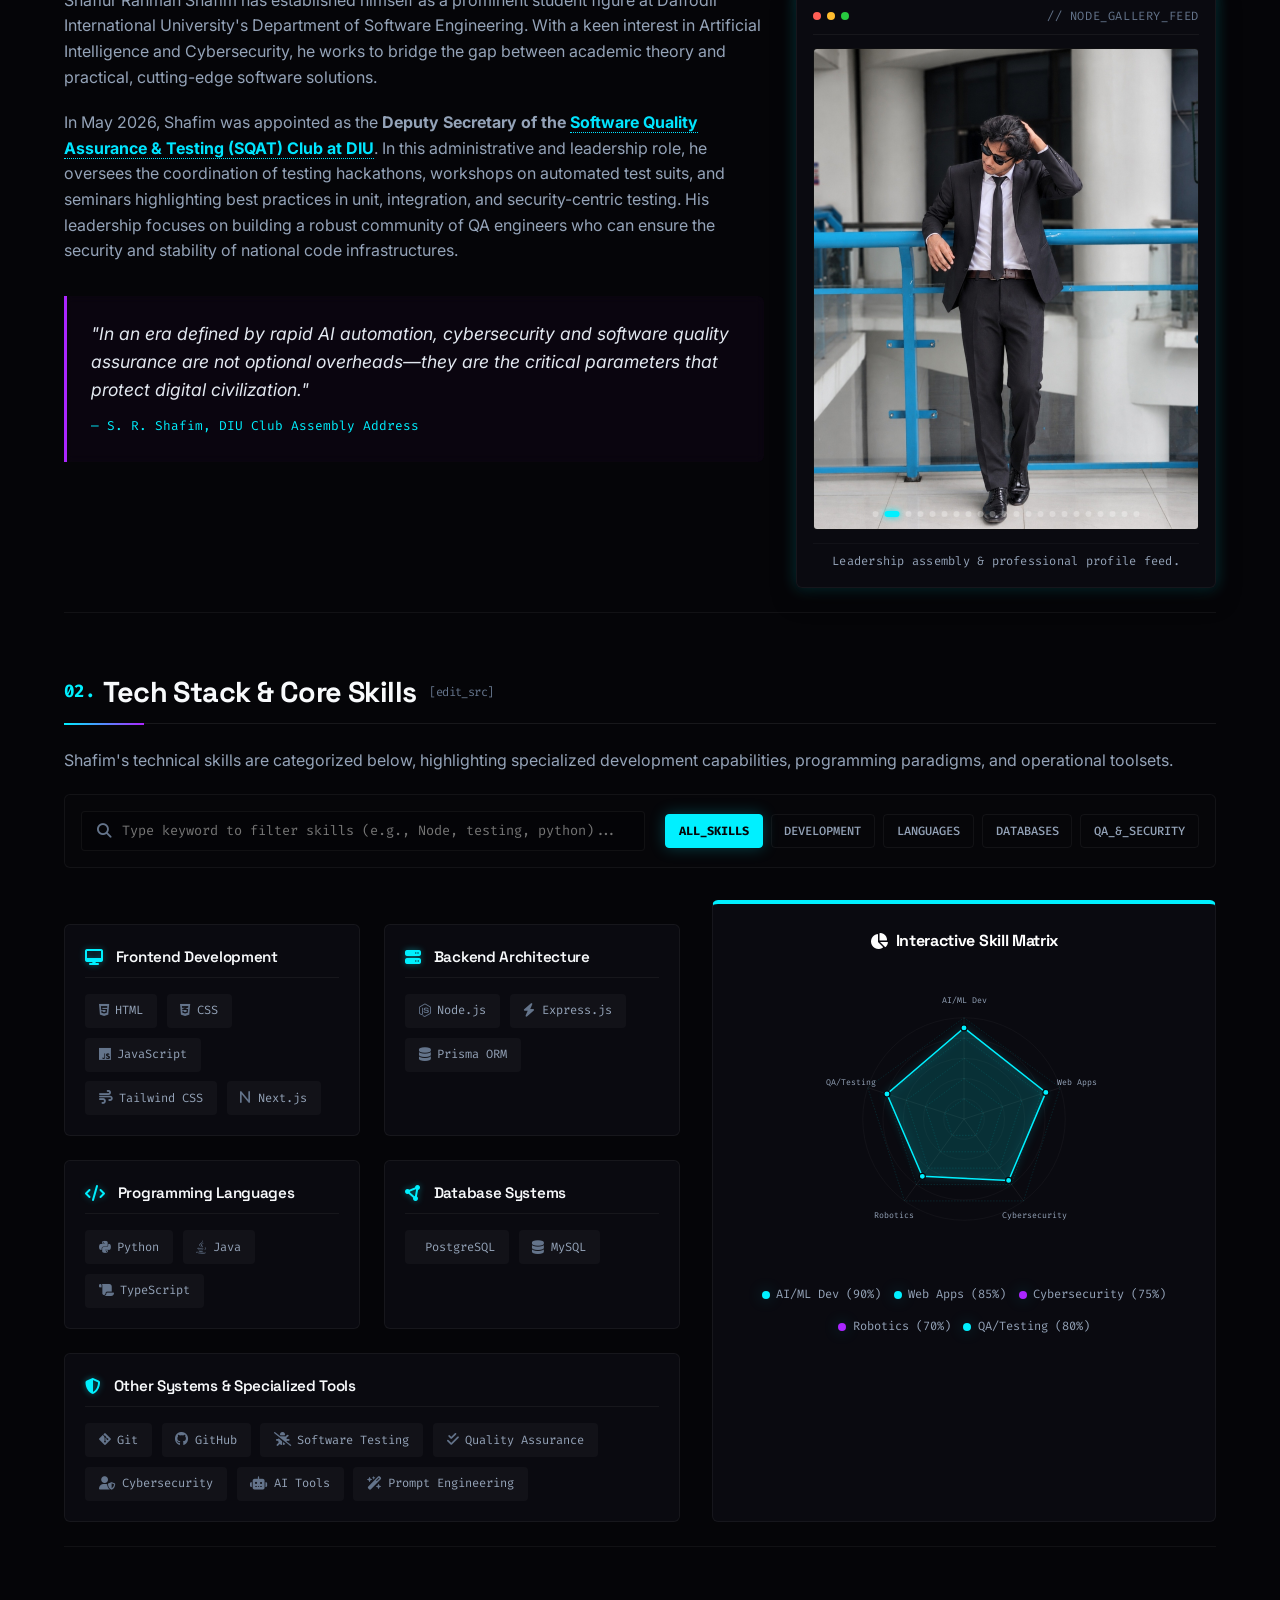
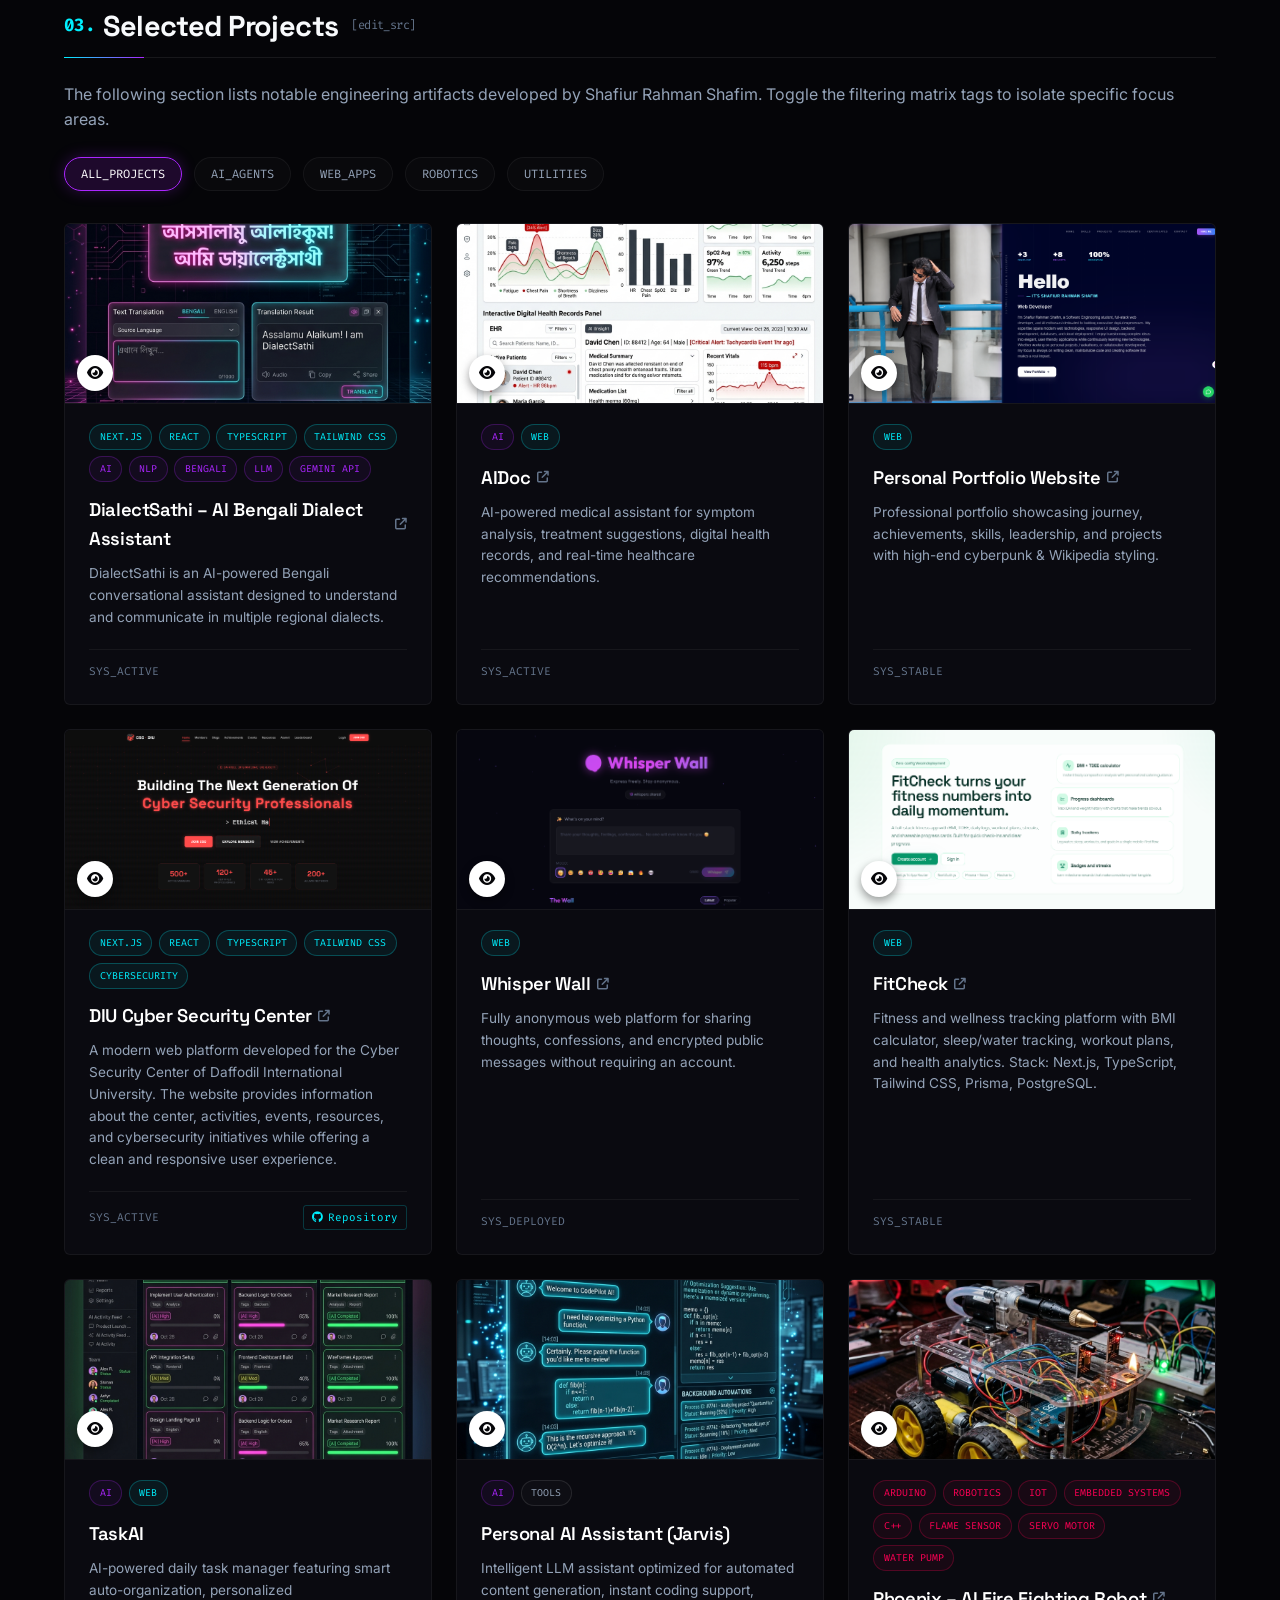
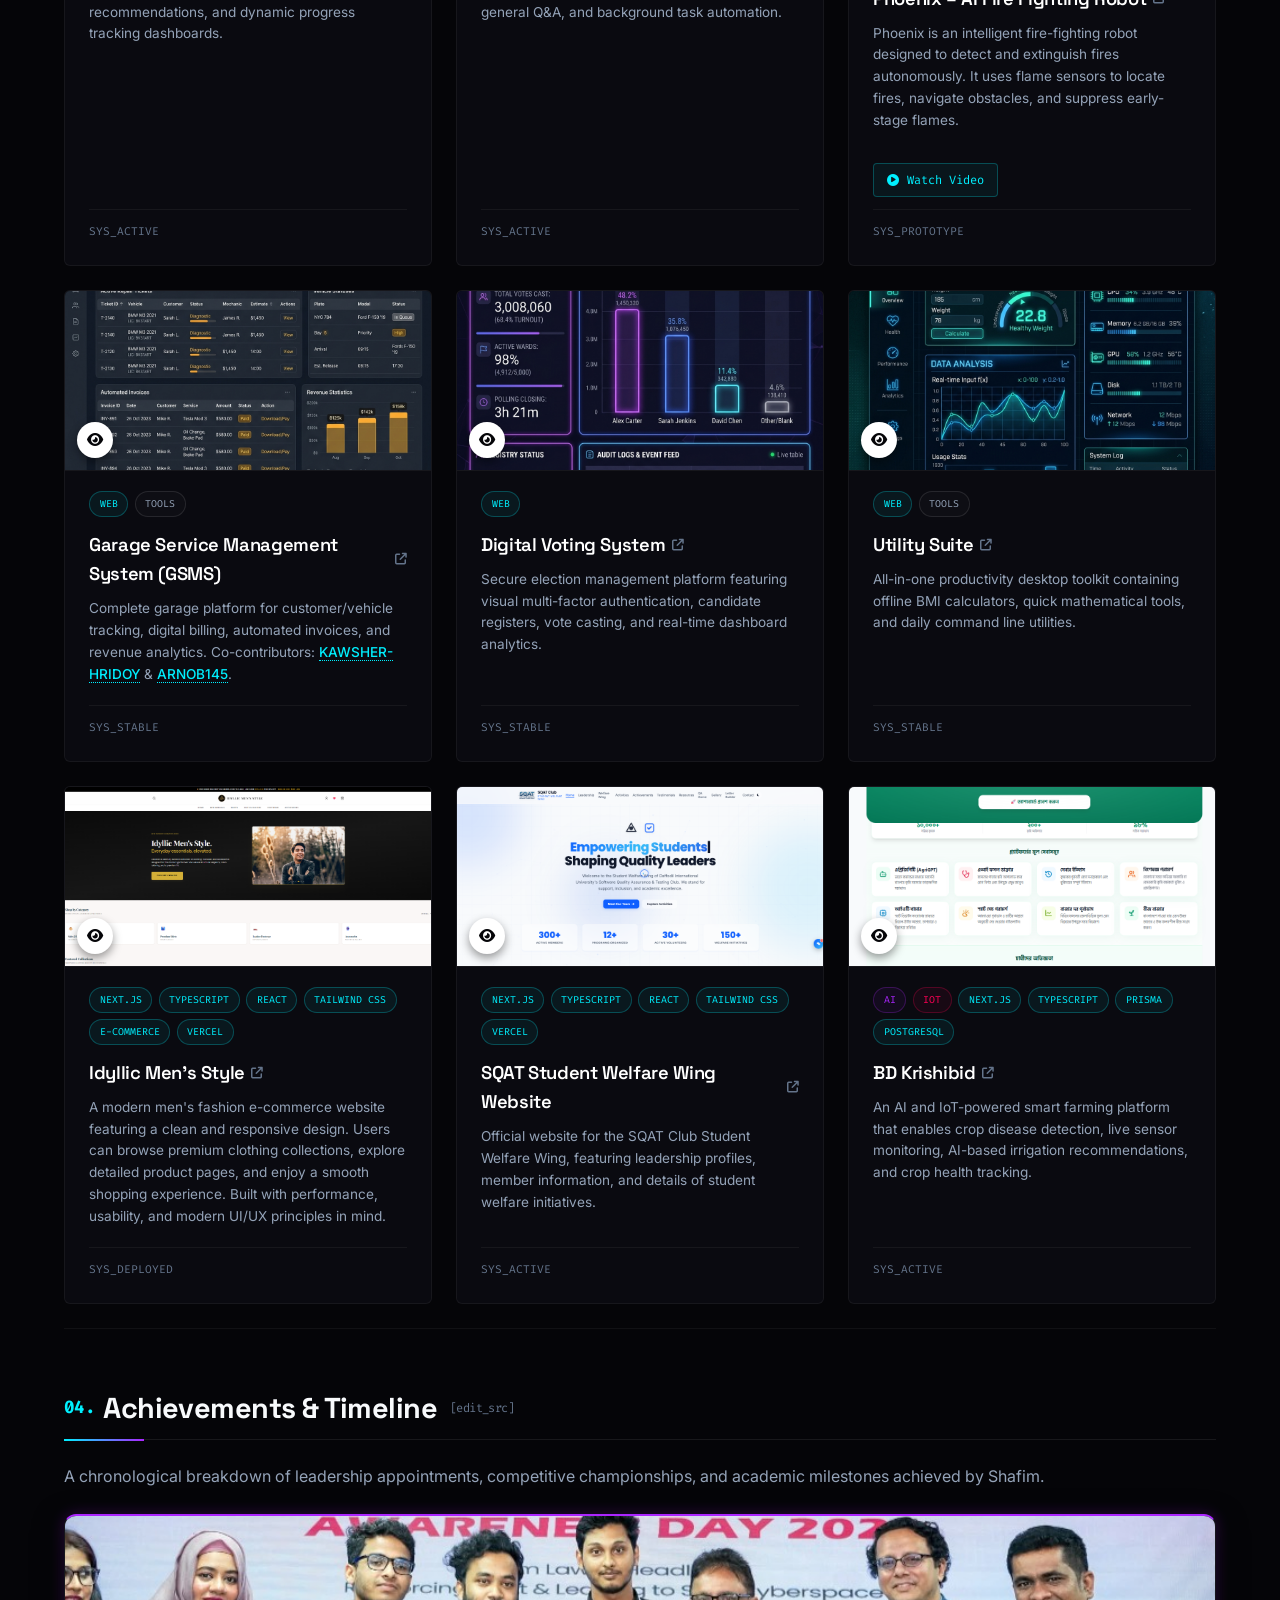
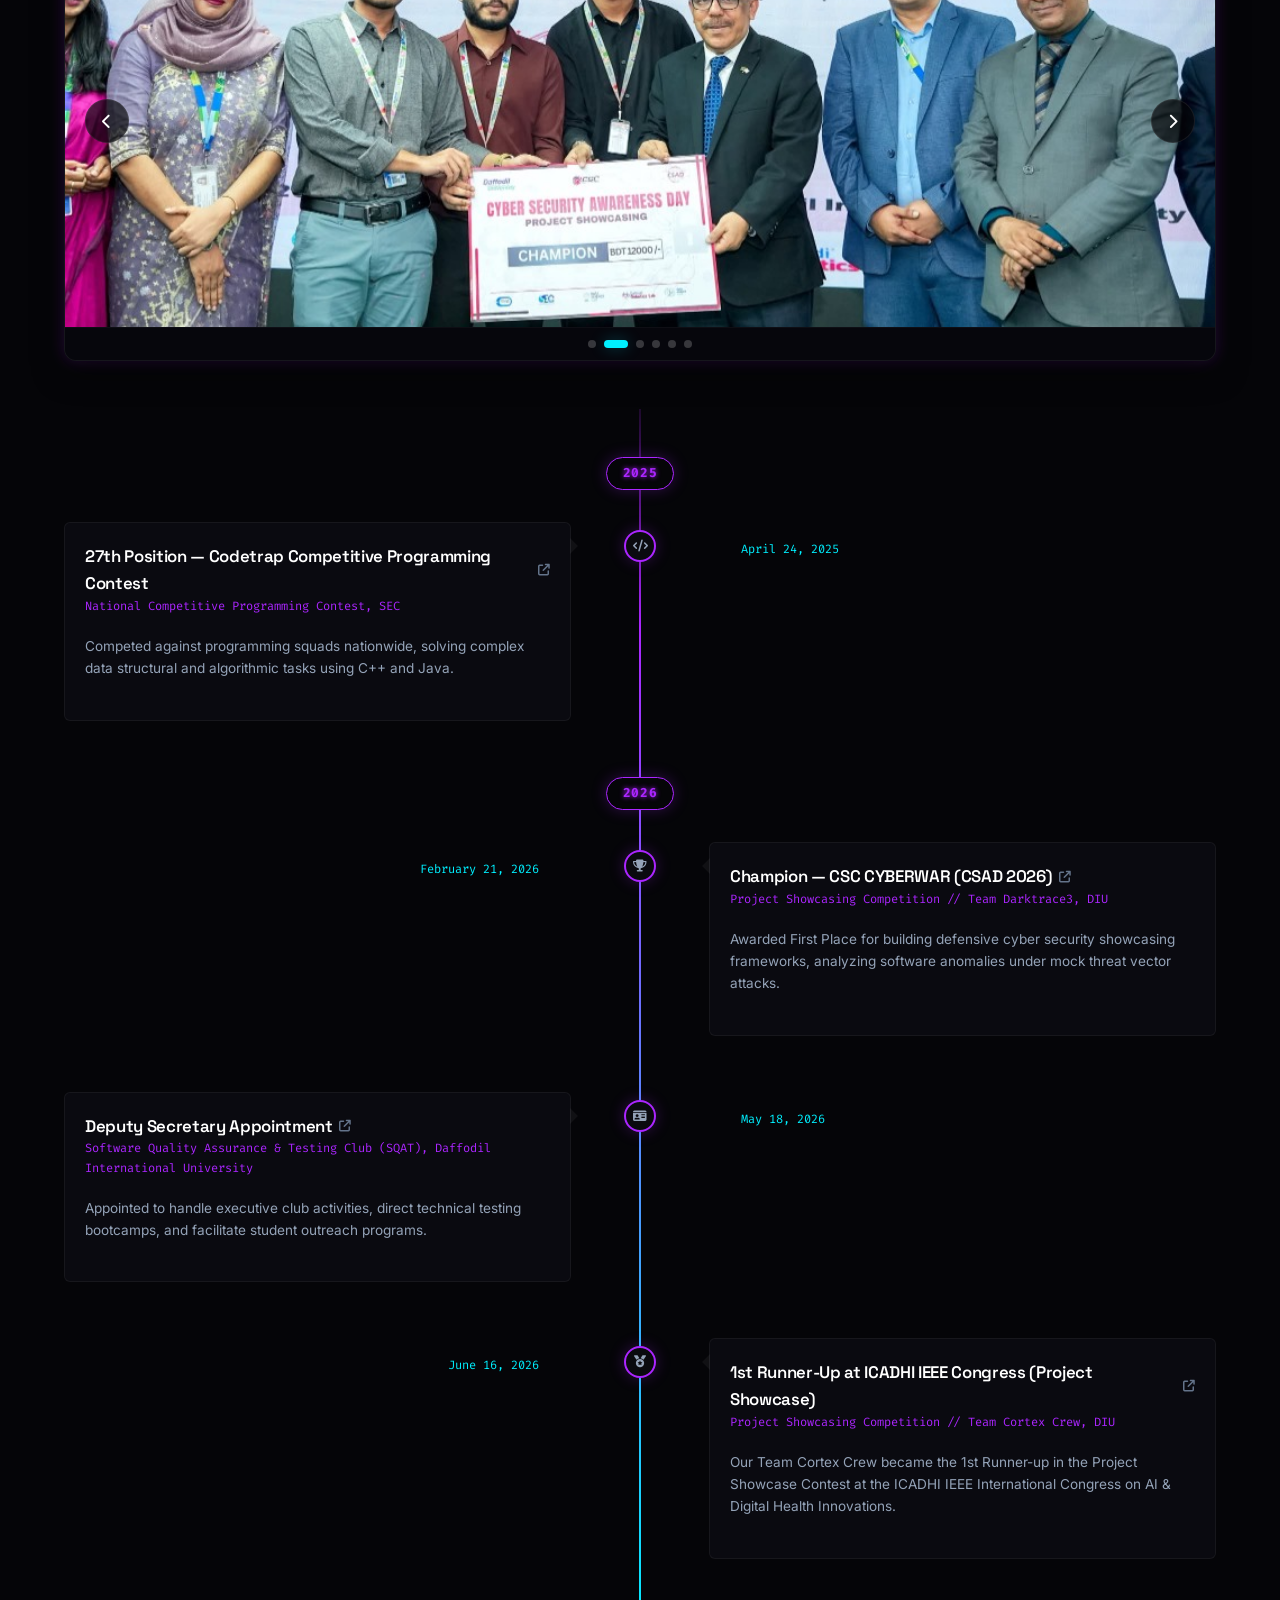
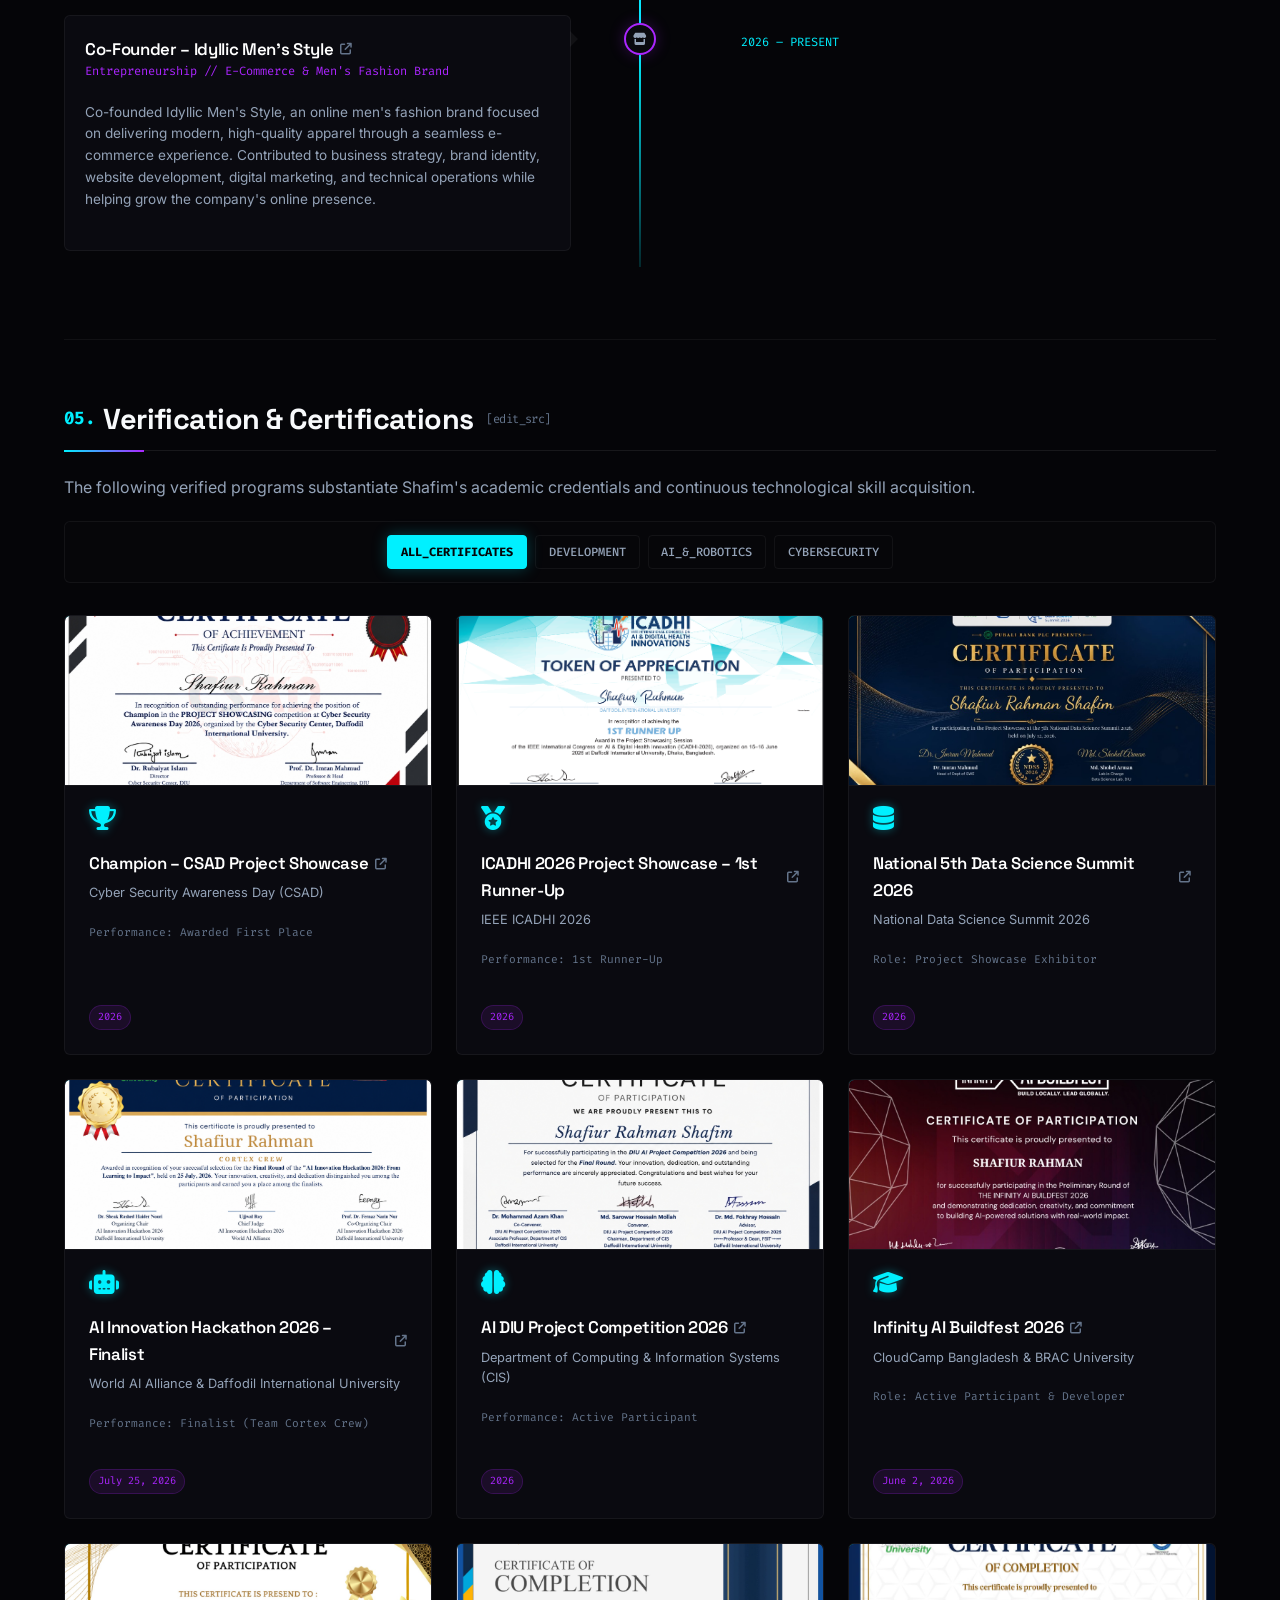
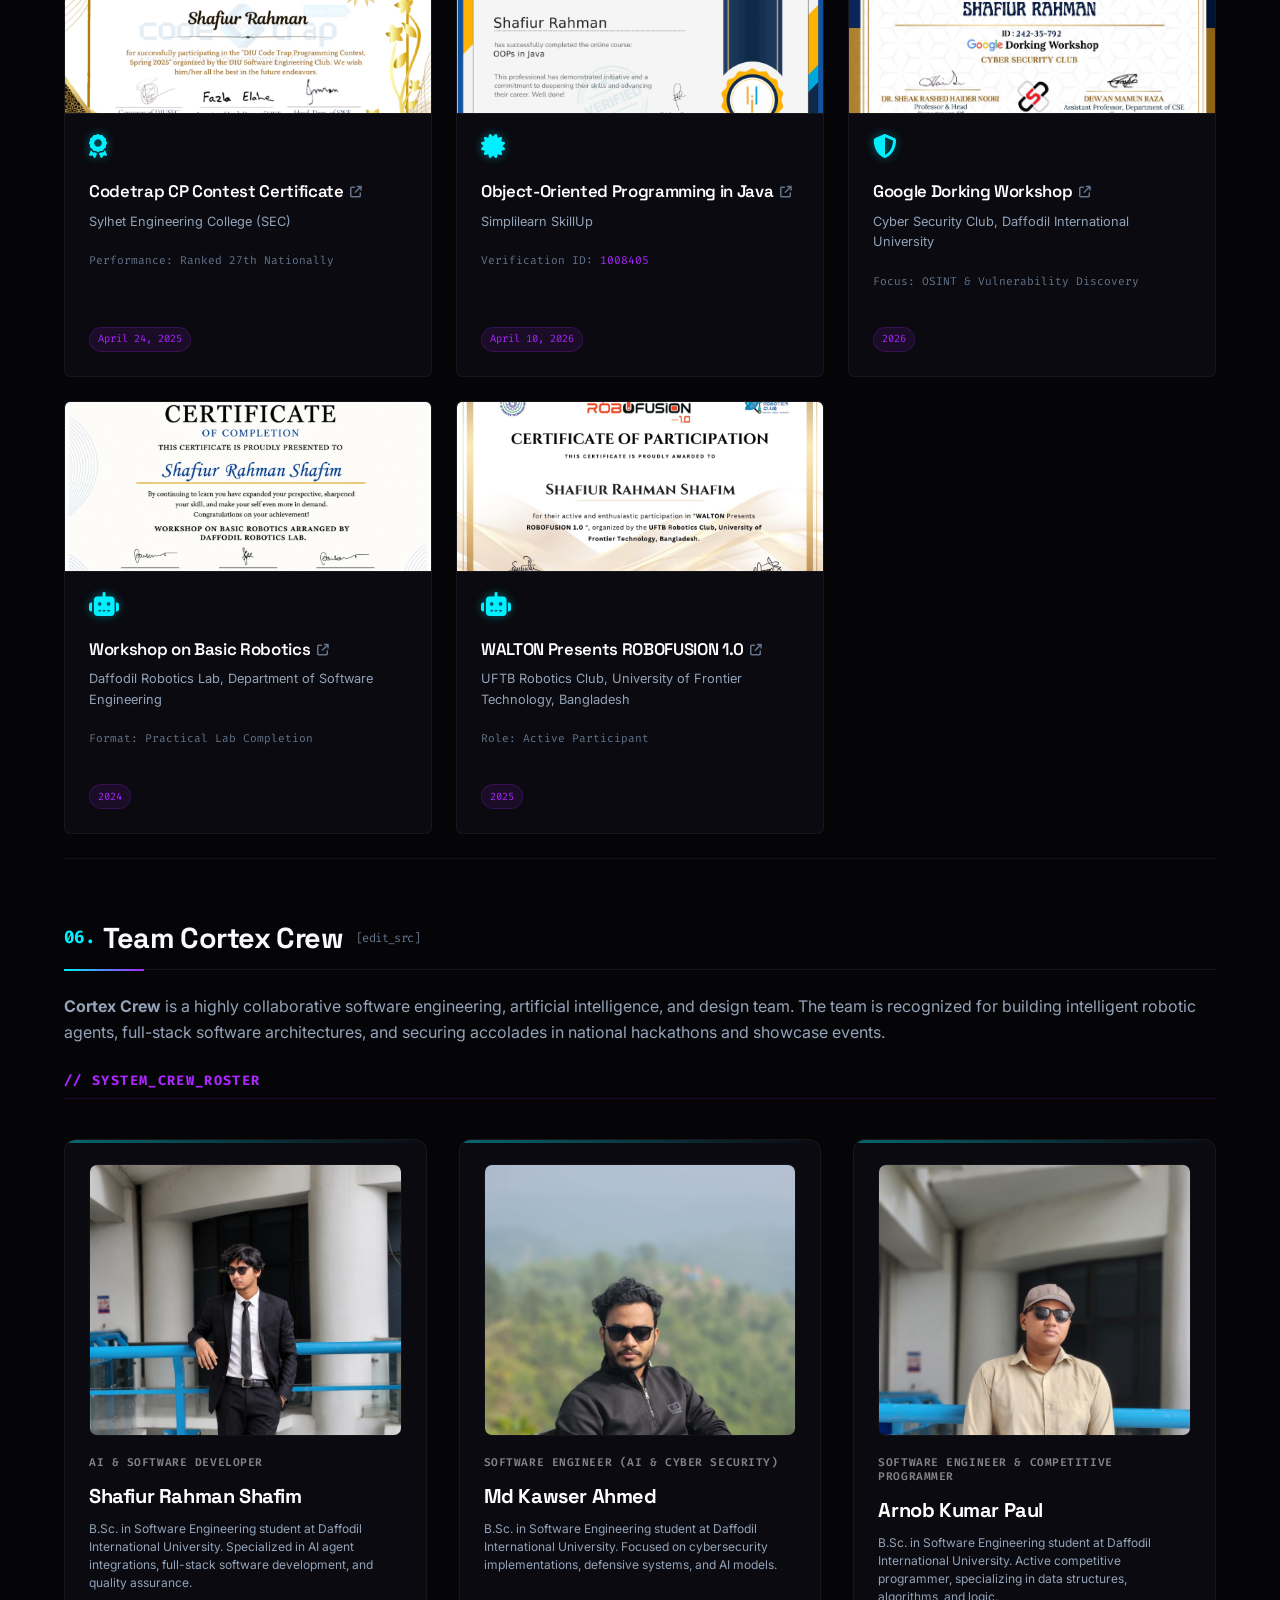
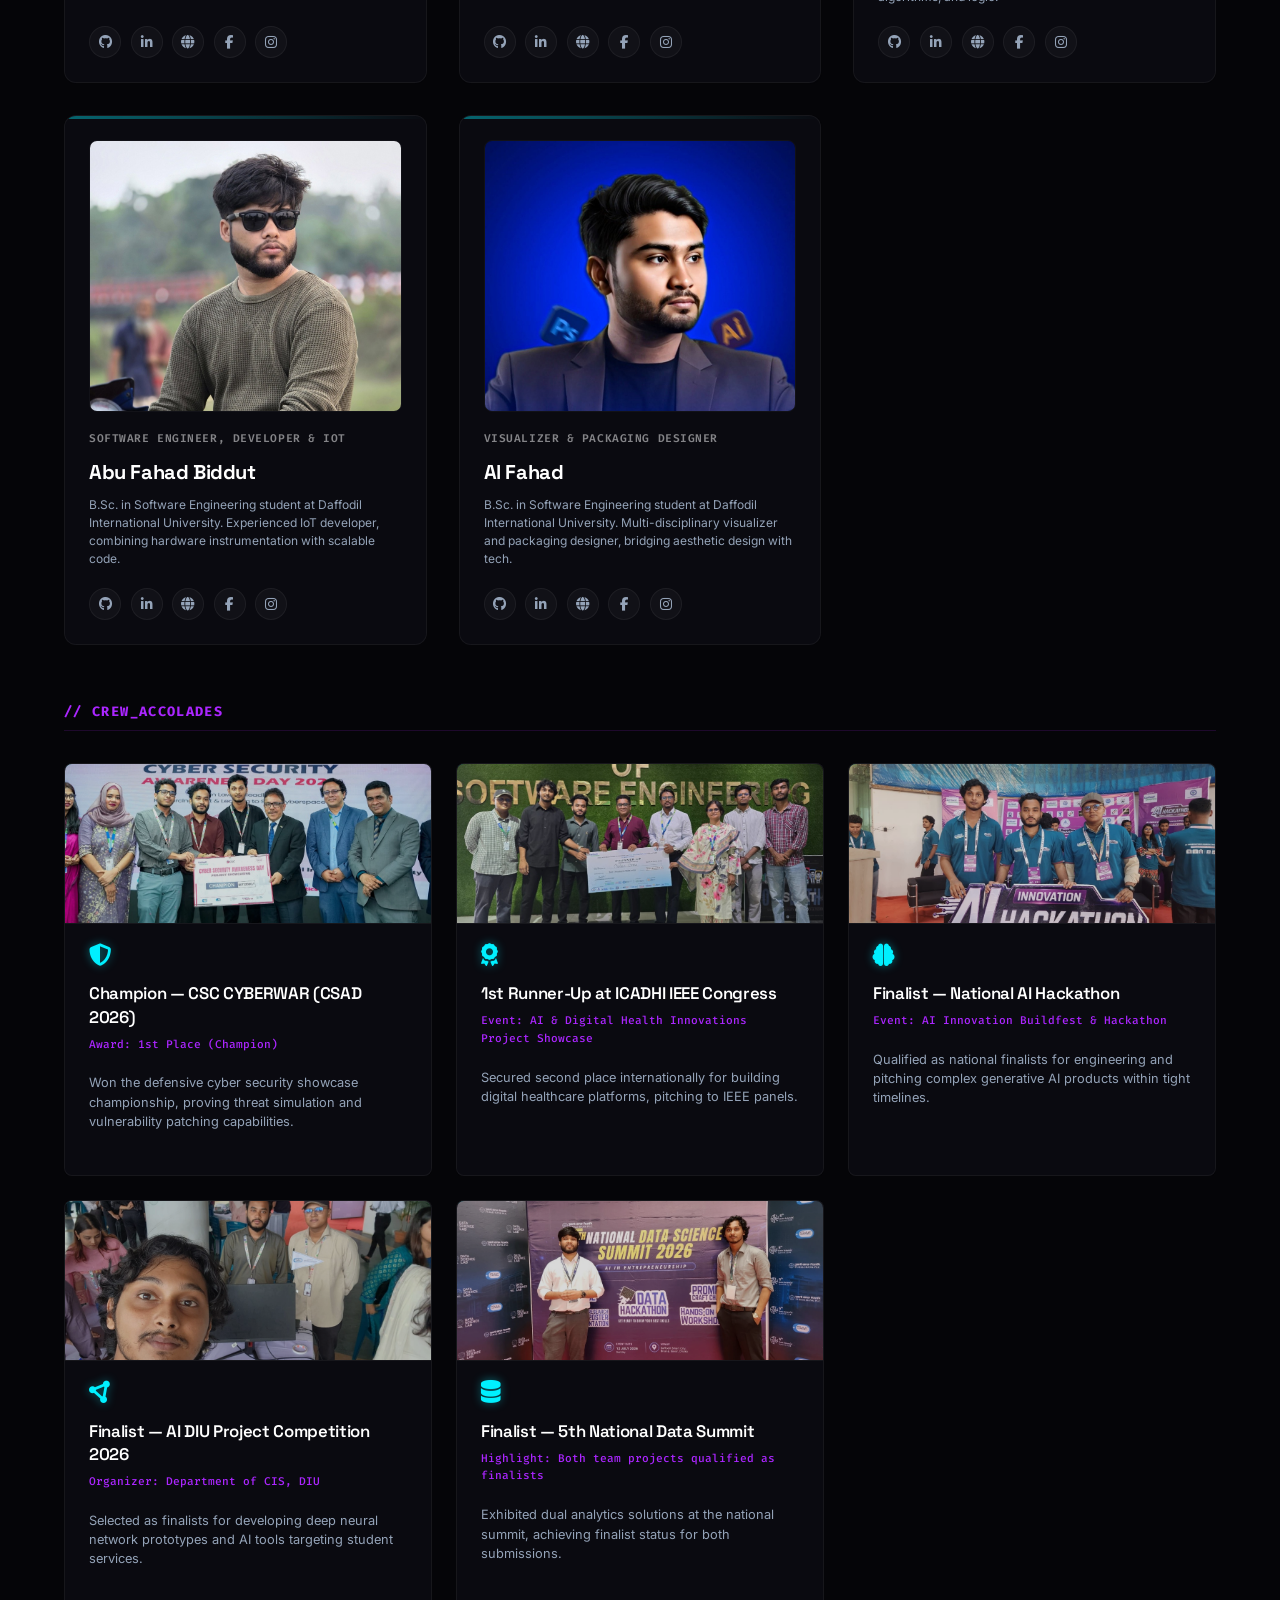
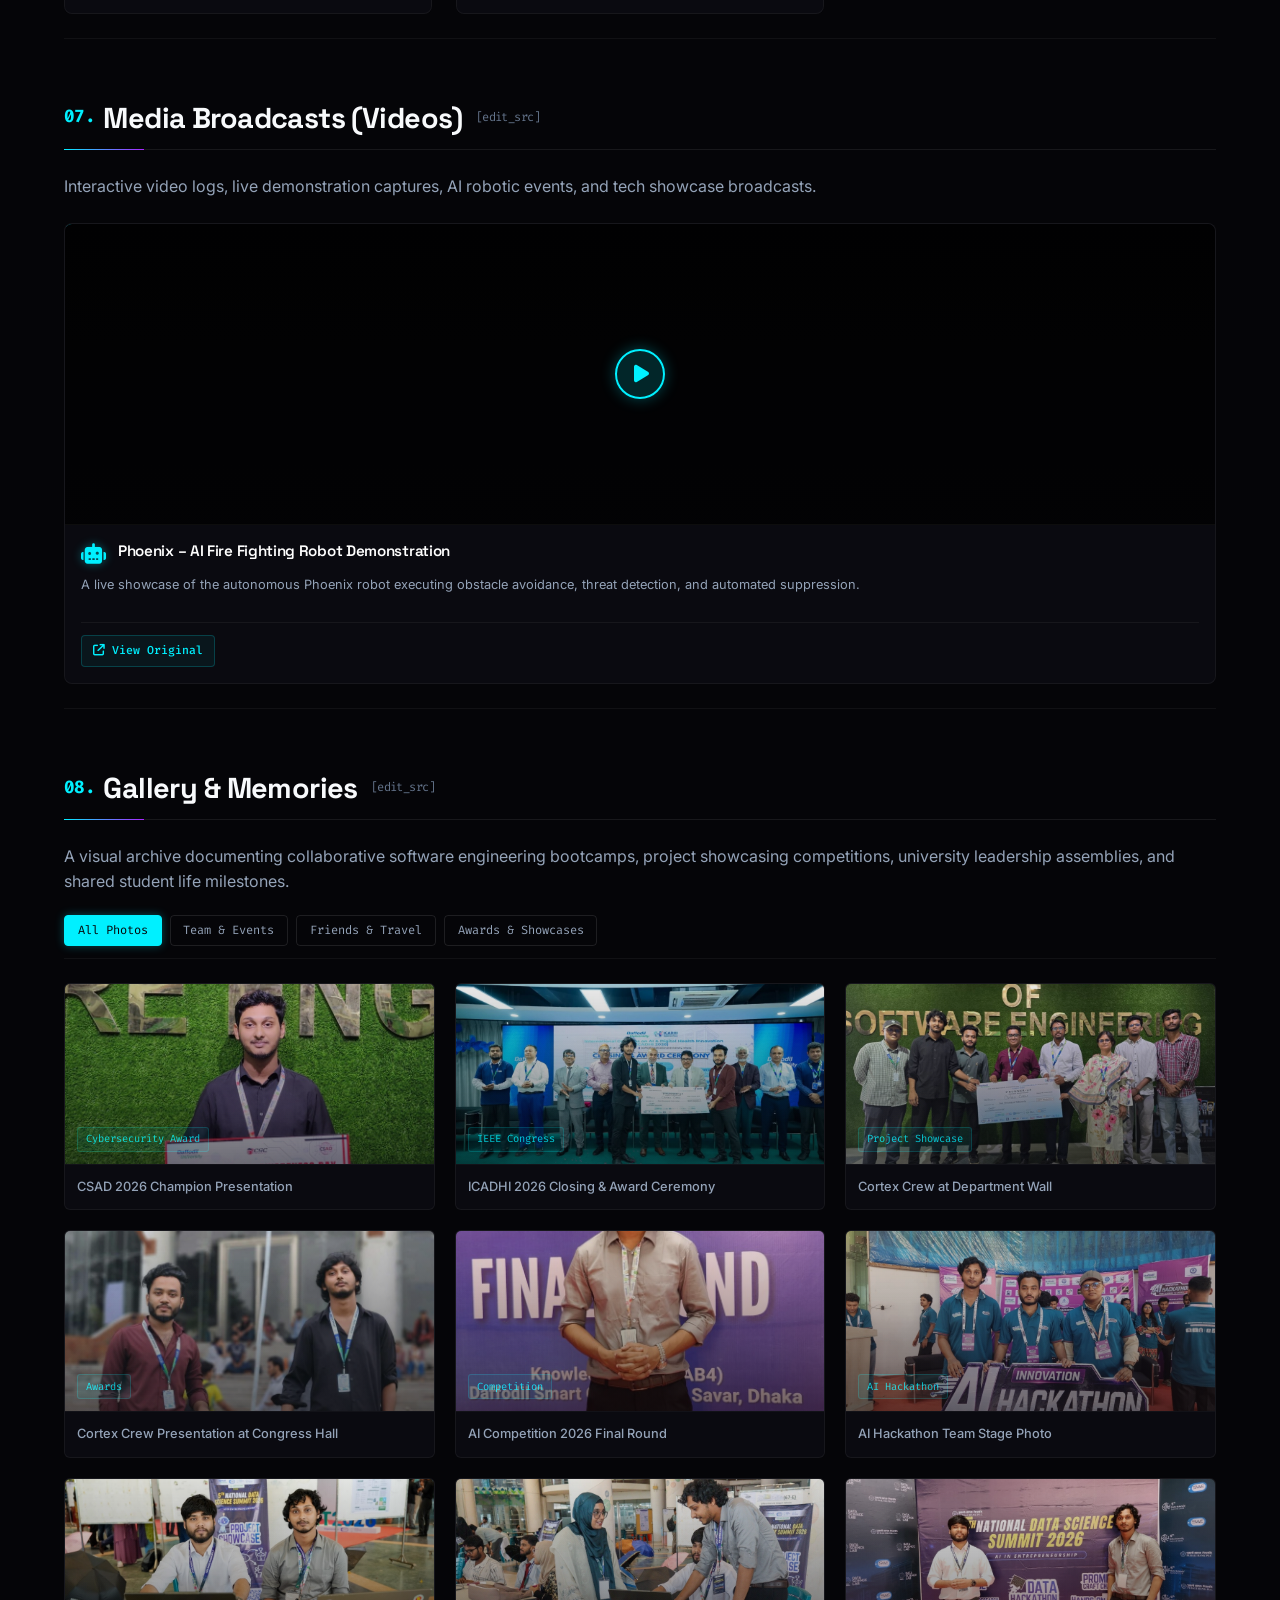
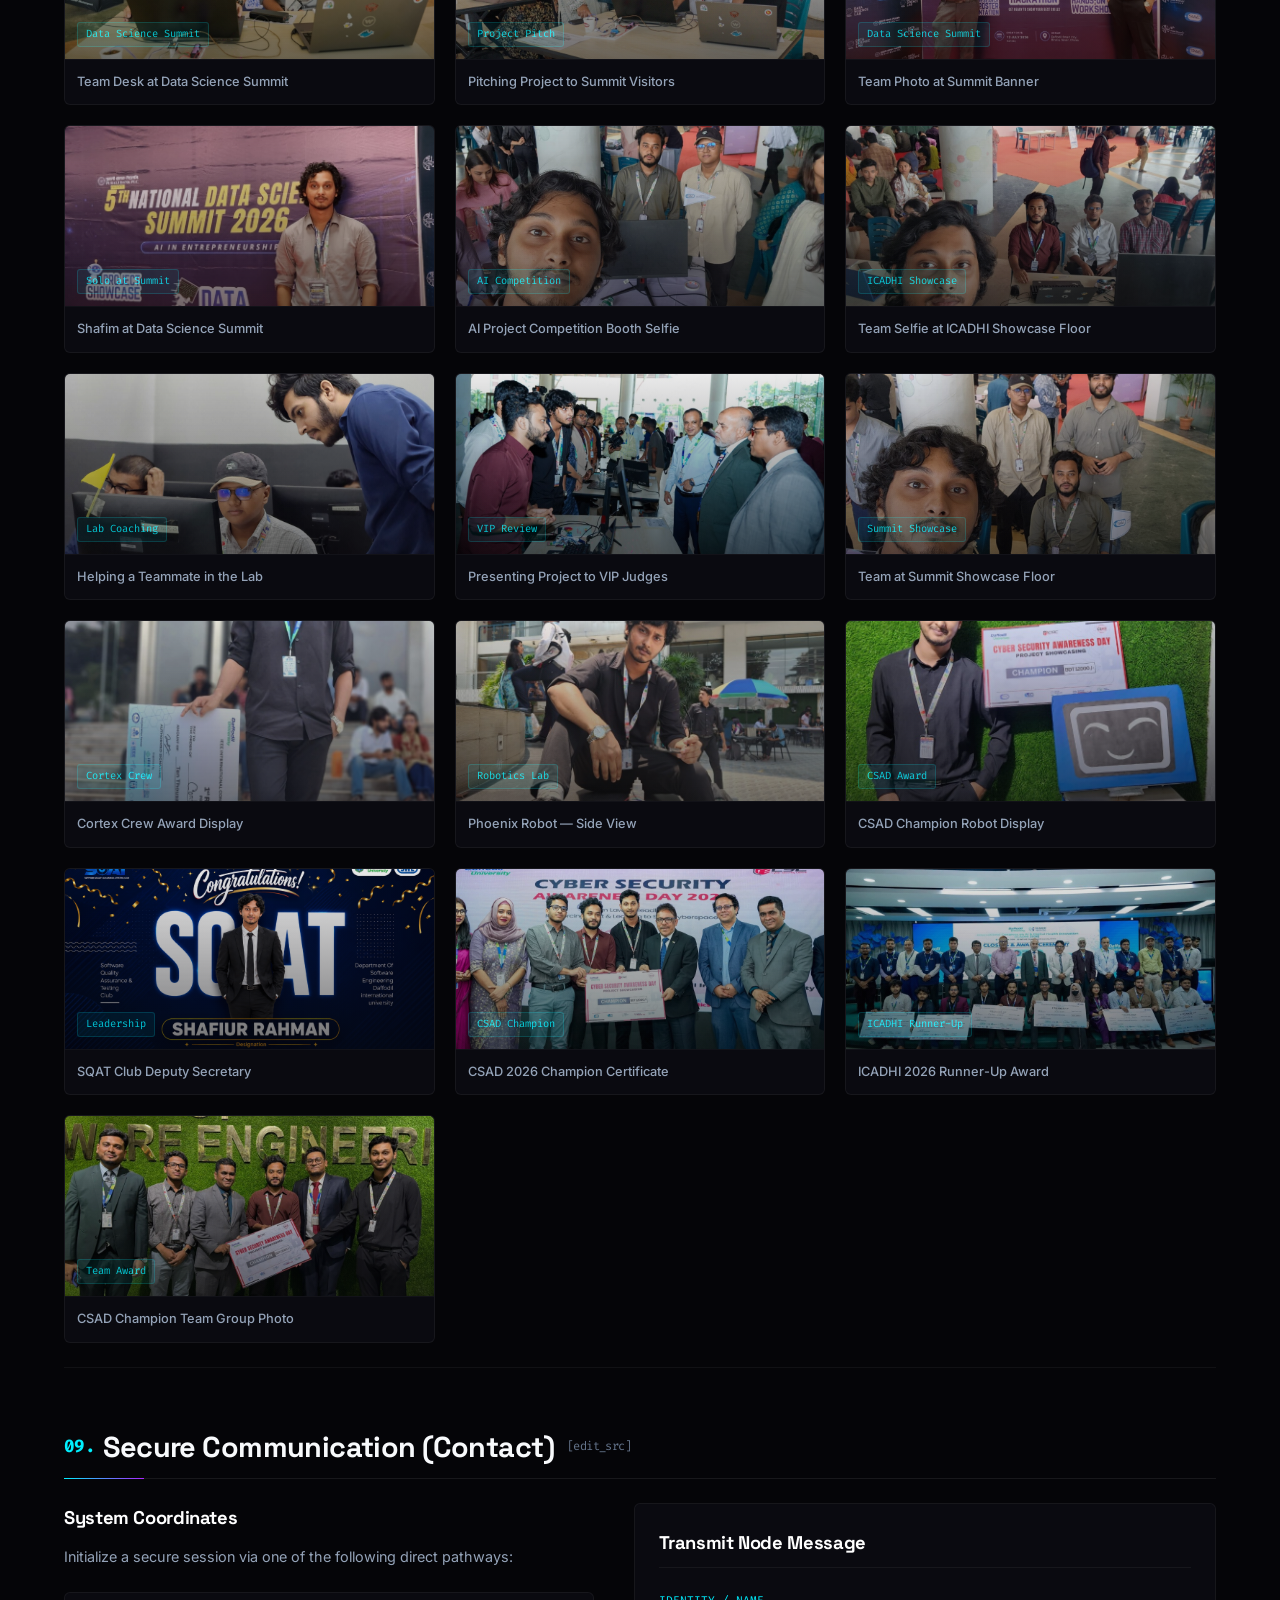
==== commit 8d2620a7: "Force cache bust: bump CSS version to v1.8 to reflect ROBOFUSION cert update" ====
--- a/index.html
+++ b/index.html
@@ -47,7 +47,7 @@
     <link rel="shortcut icon" type="image/png" href="favicon.png?v=3">
     
     <!-- Custom Style Sheet -->
-    <link rel="stylesheet" href="style.css?v=1.7">
+    <link rel="stylesheet" href="style.css?v=1.8">
 </head>
 <body>
 
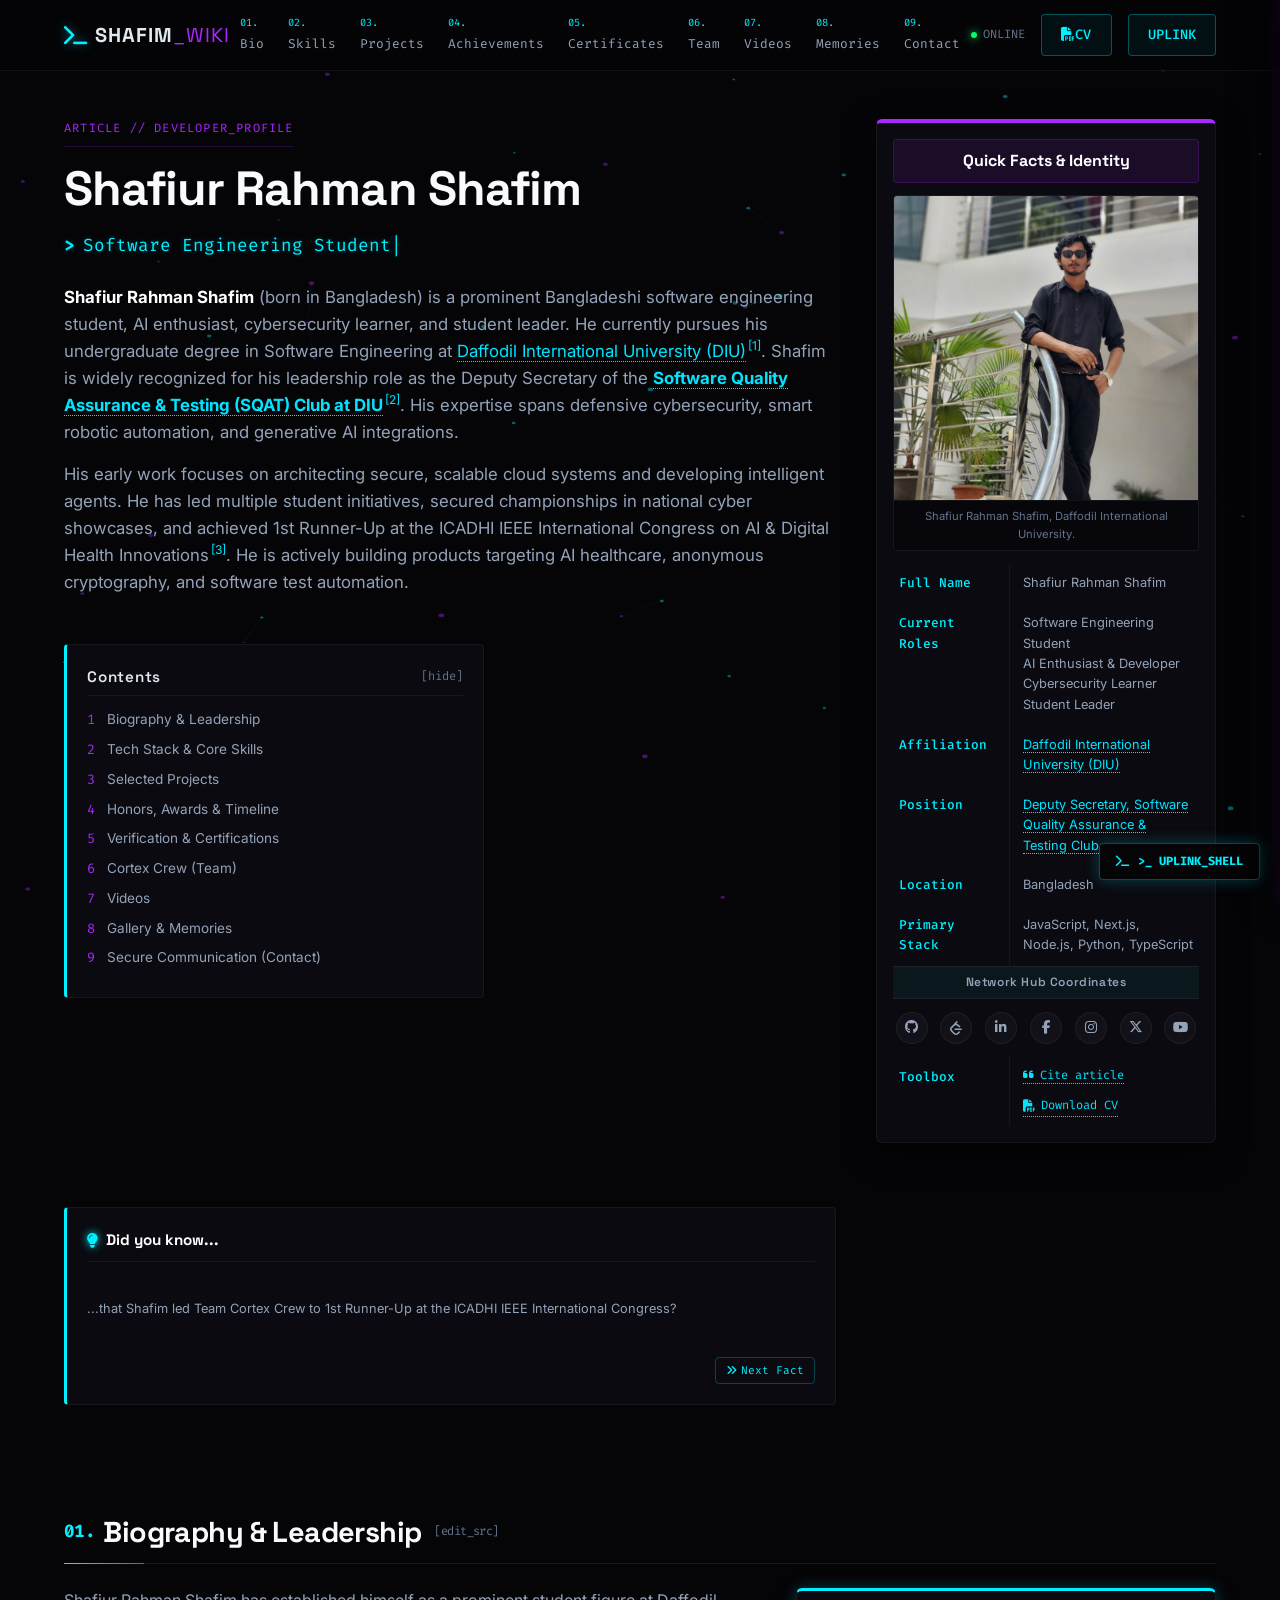
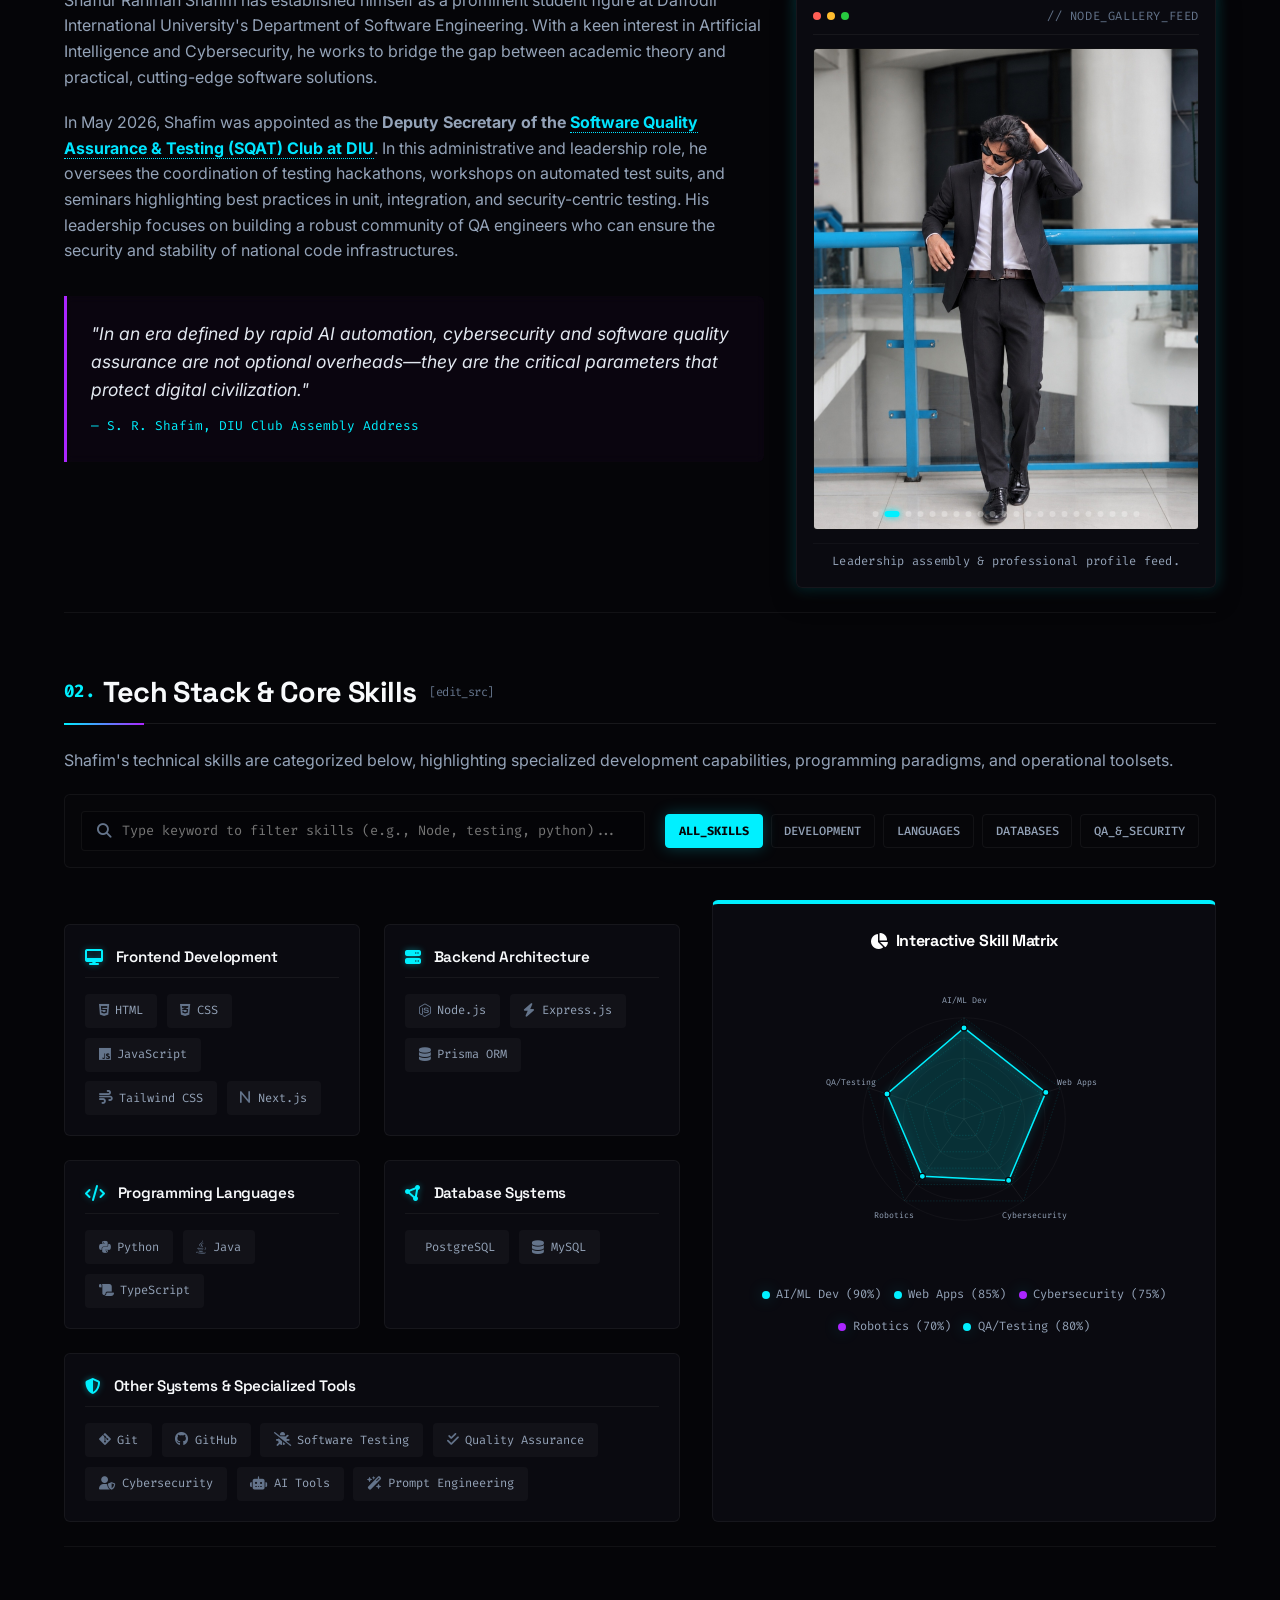
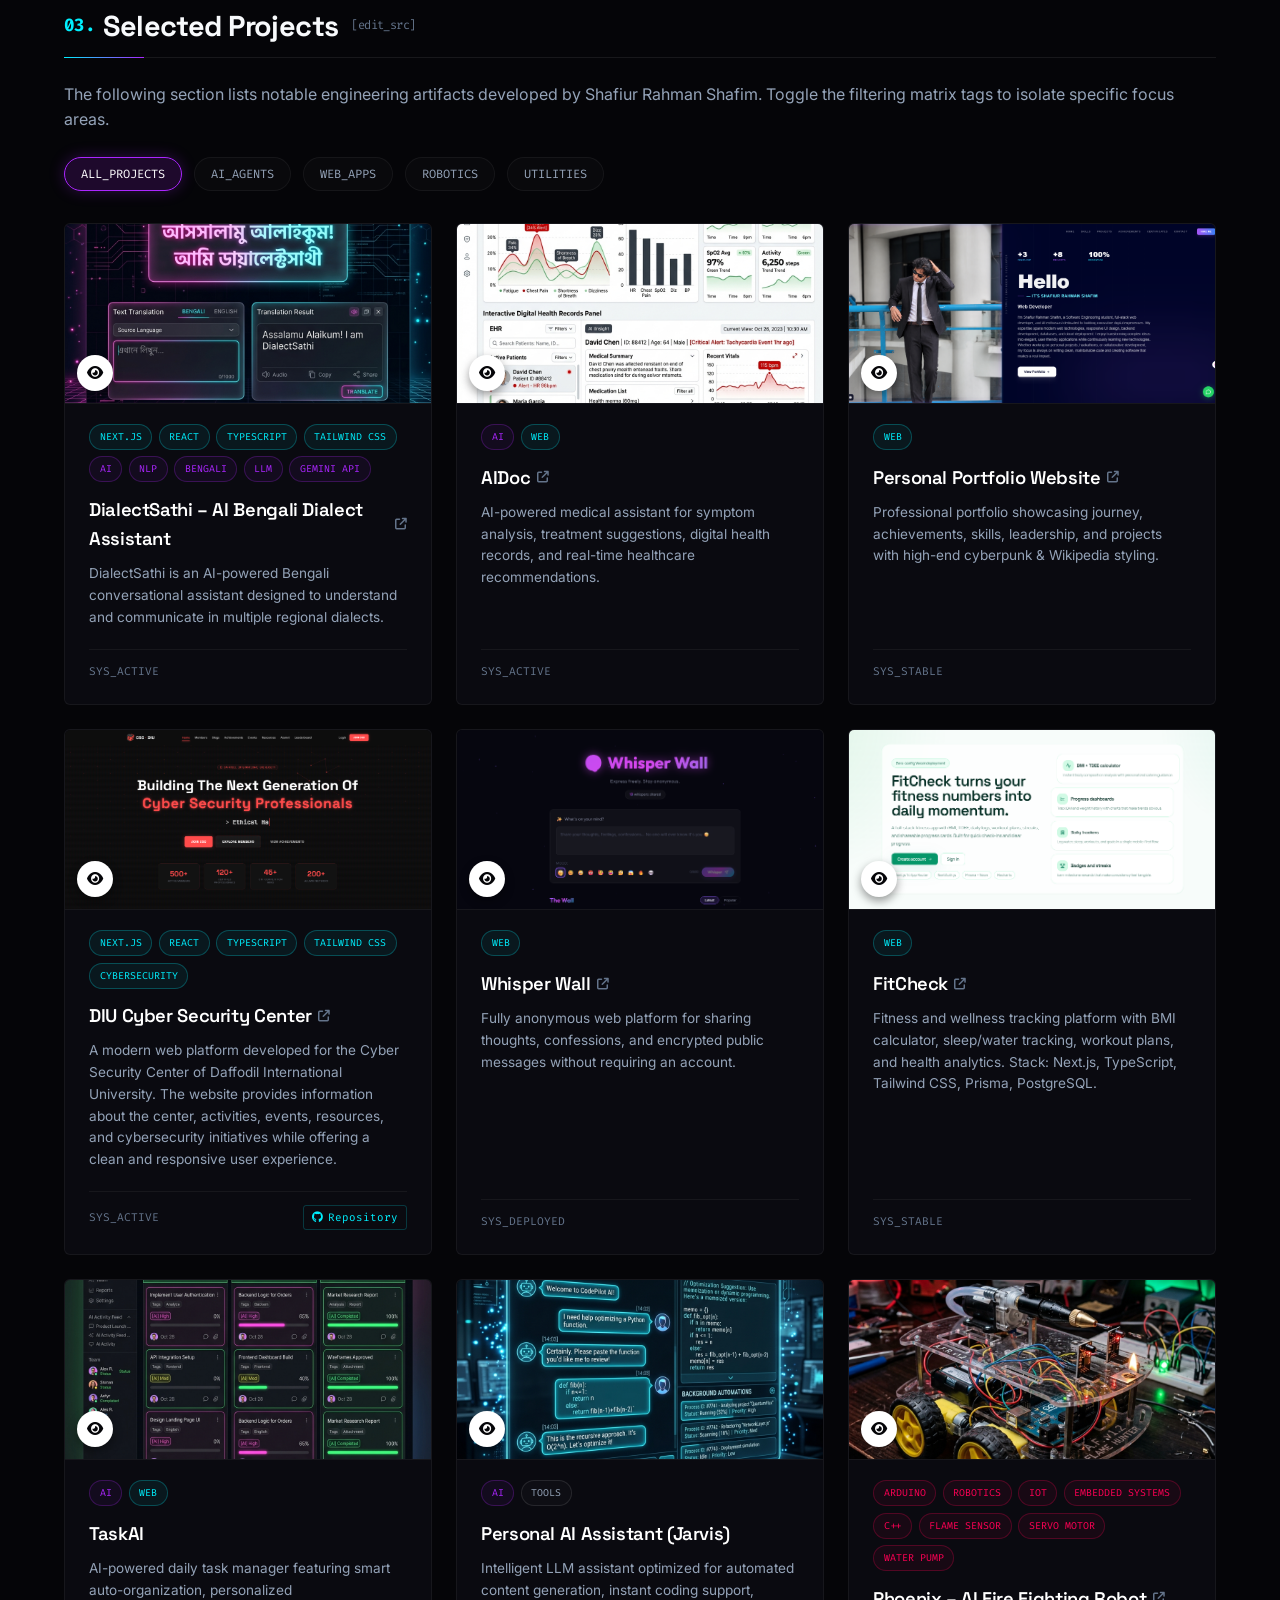
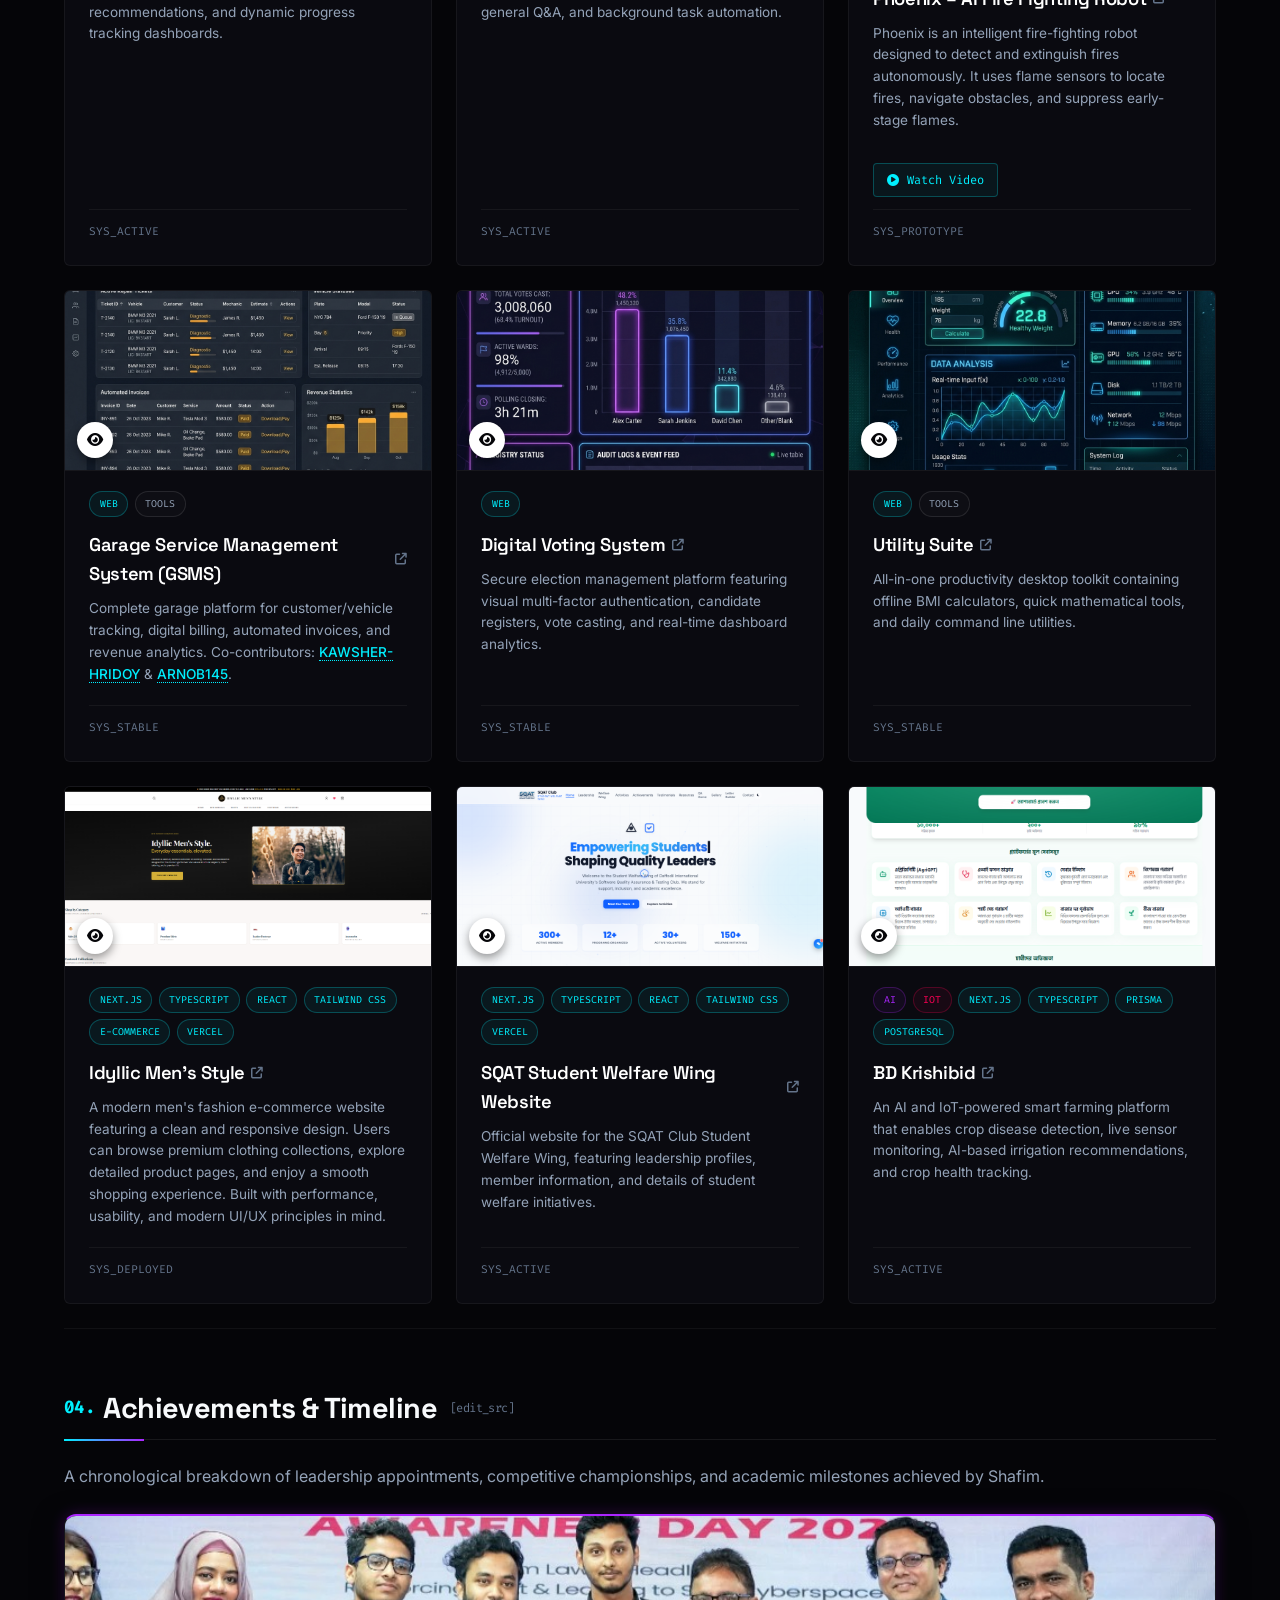
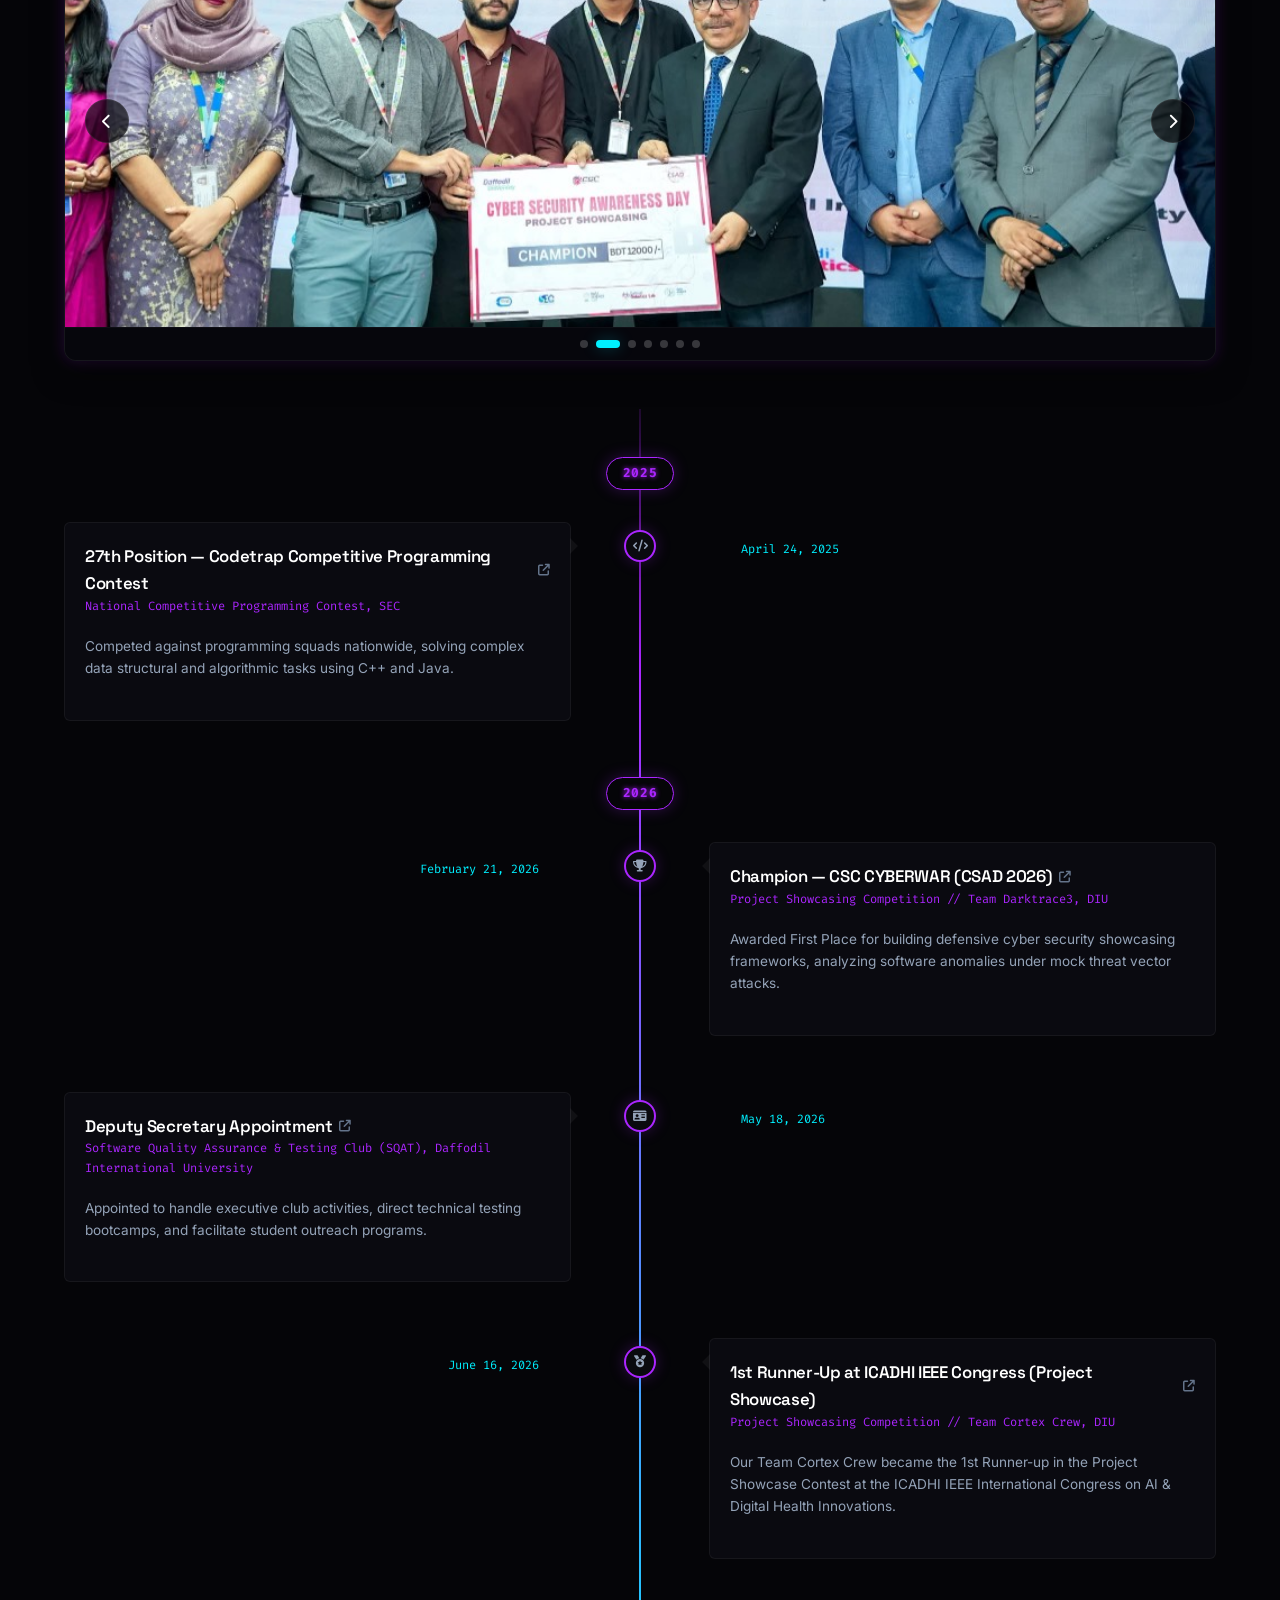
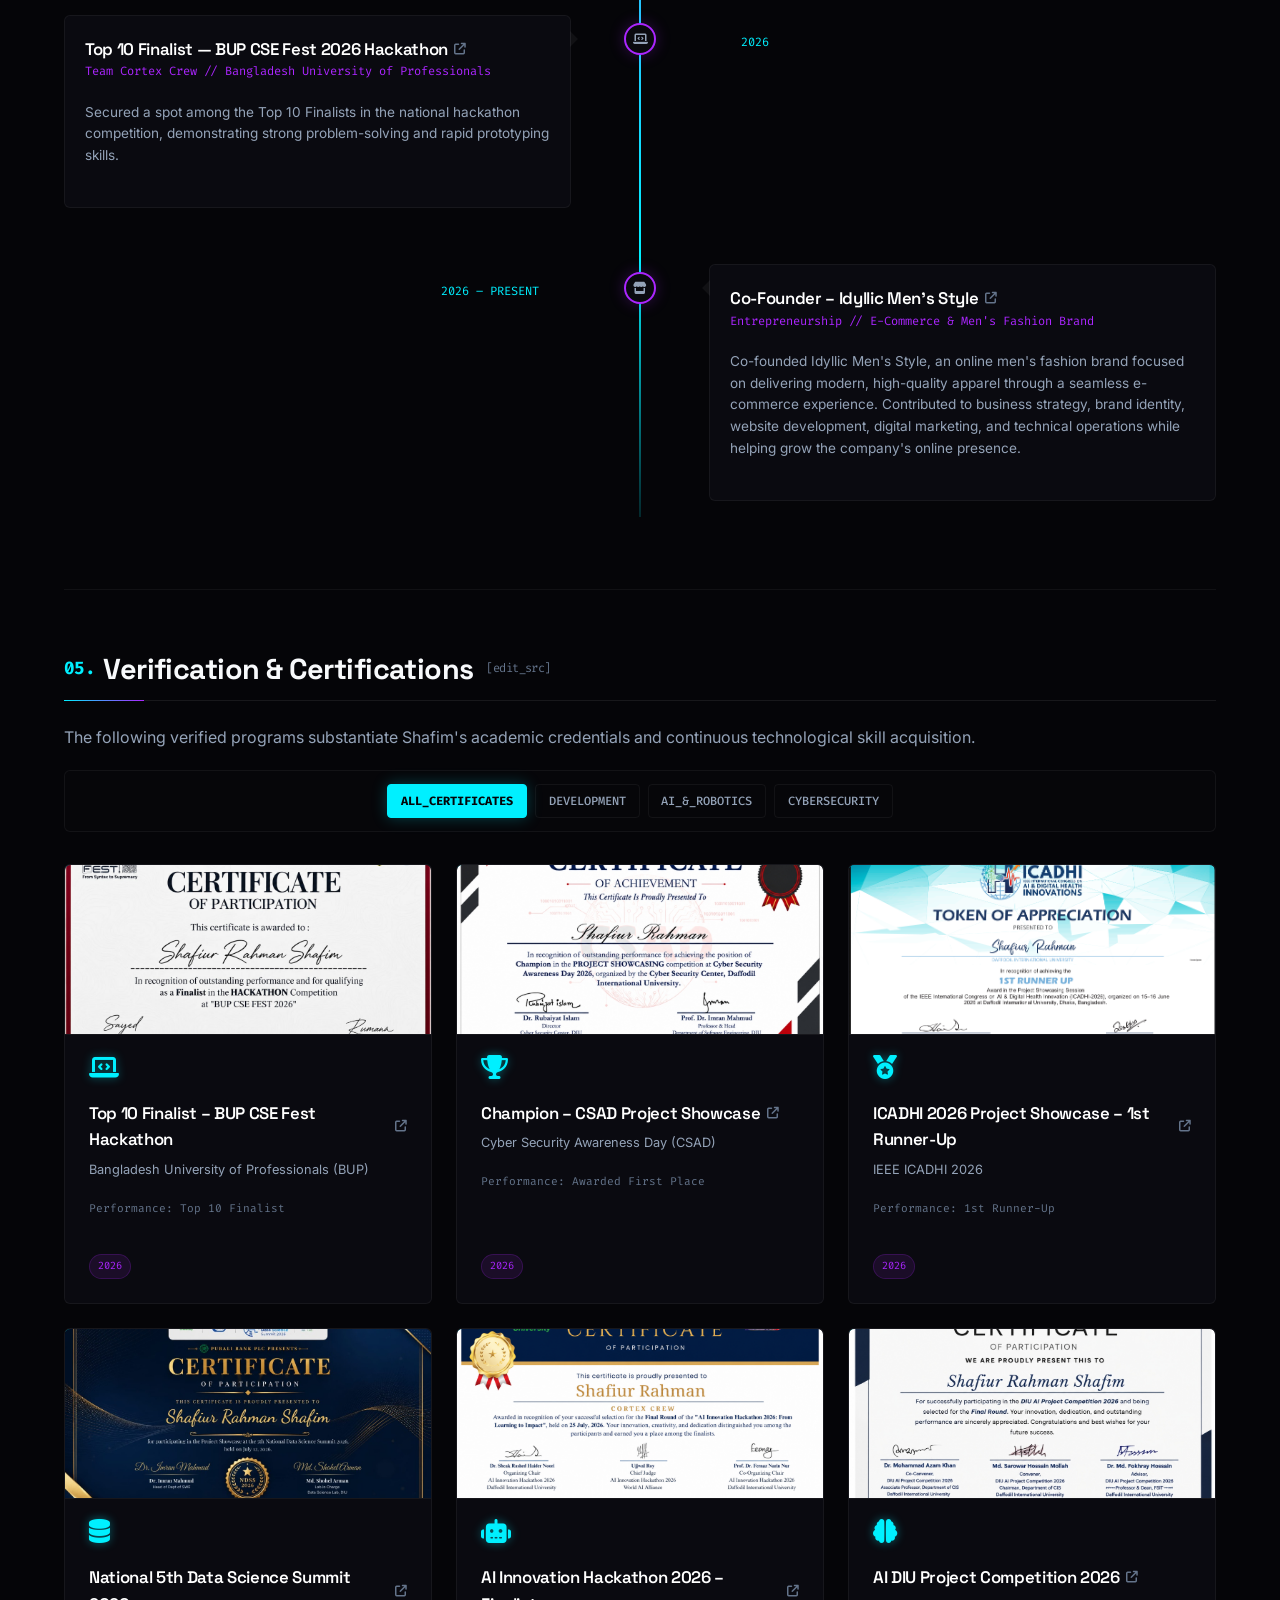
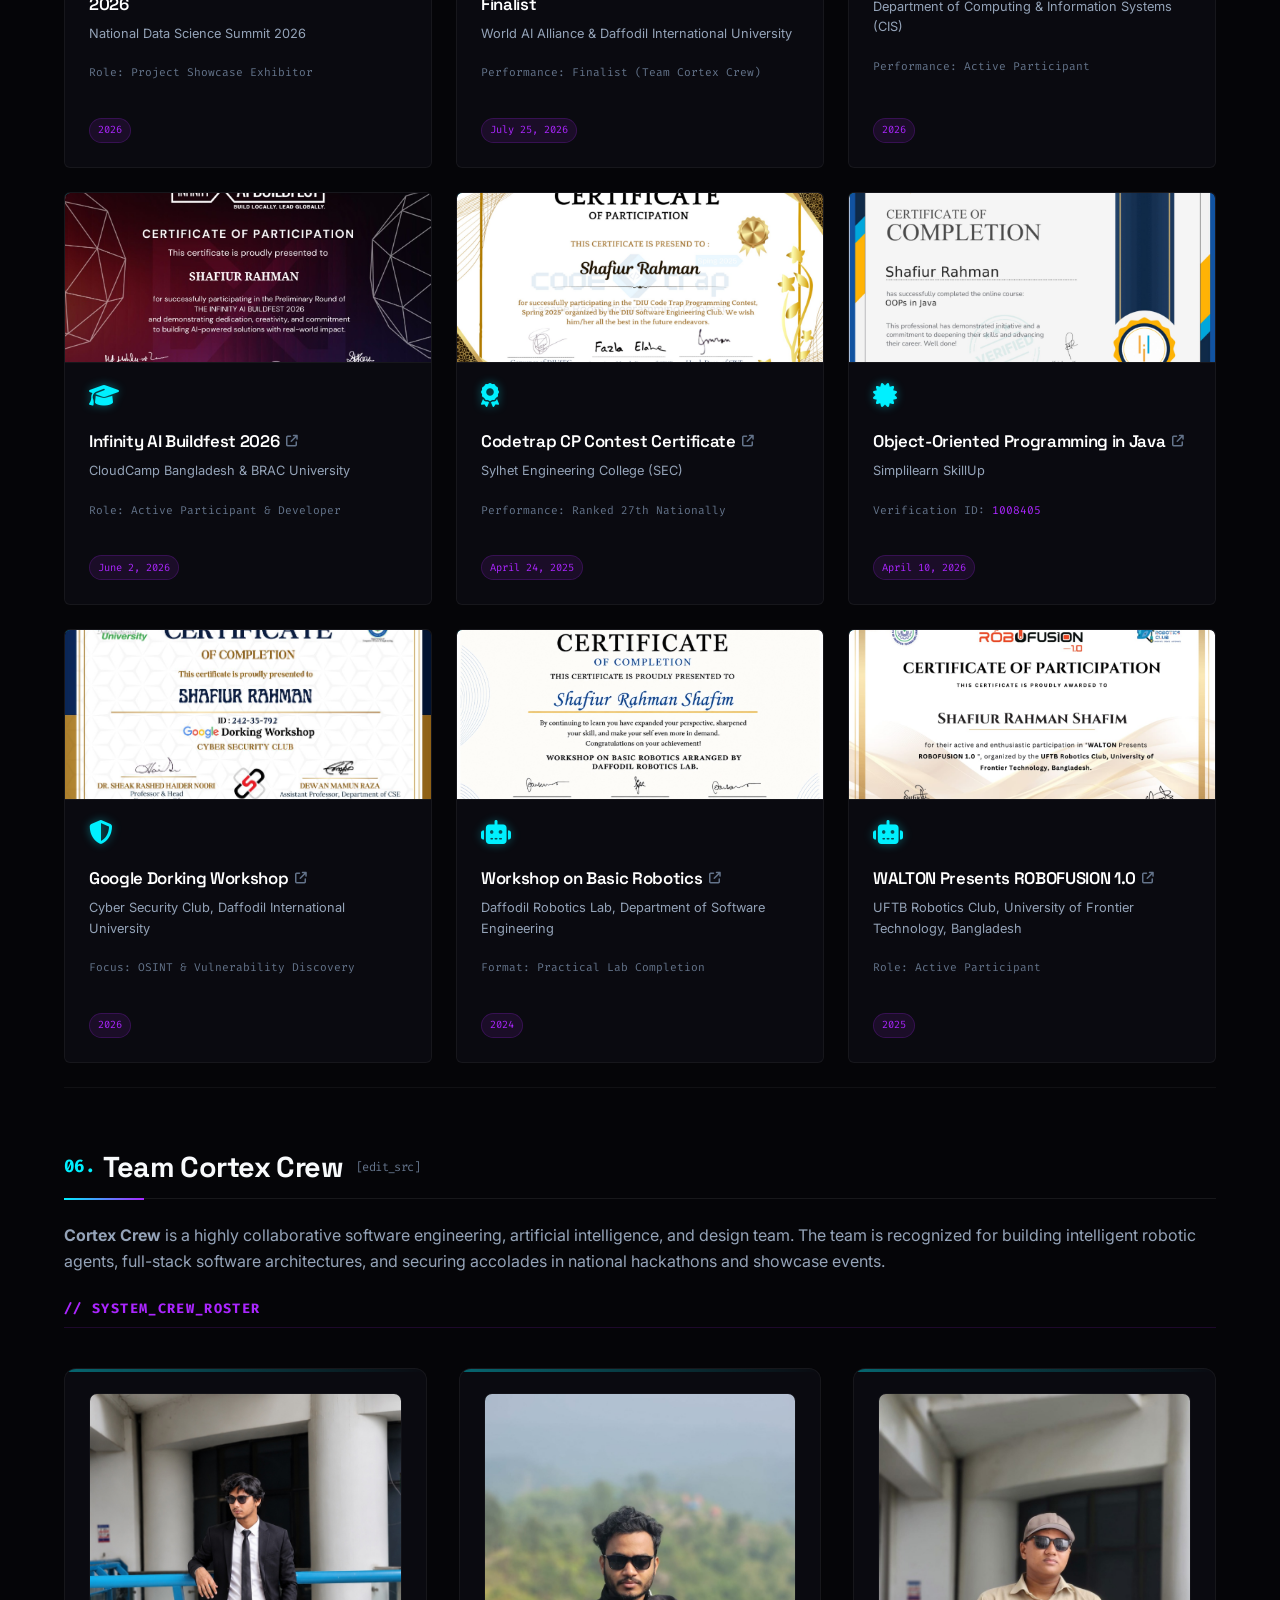
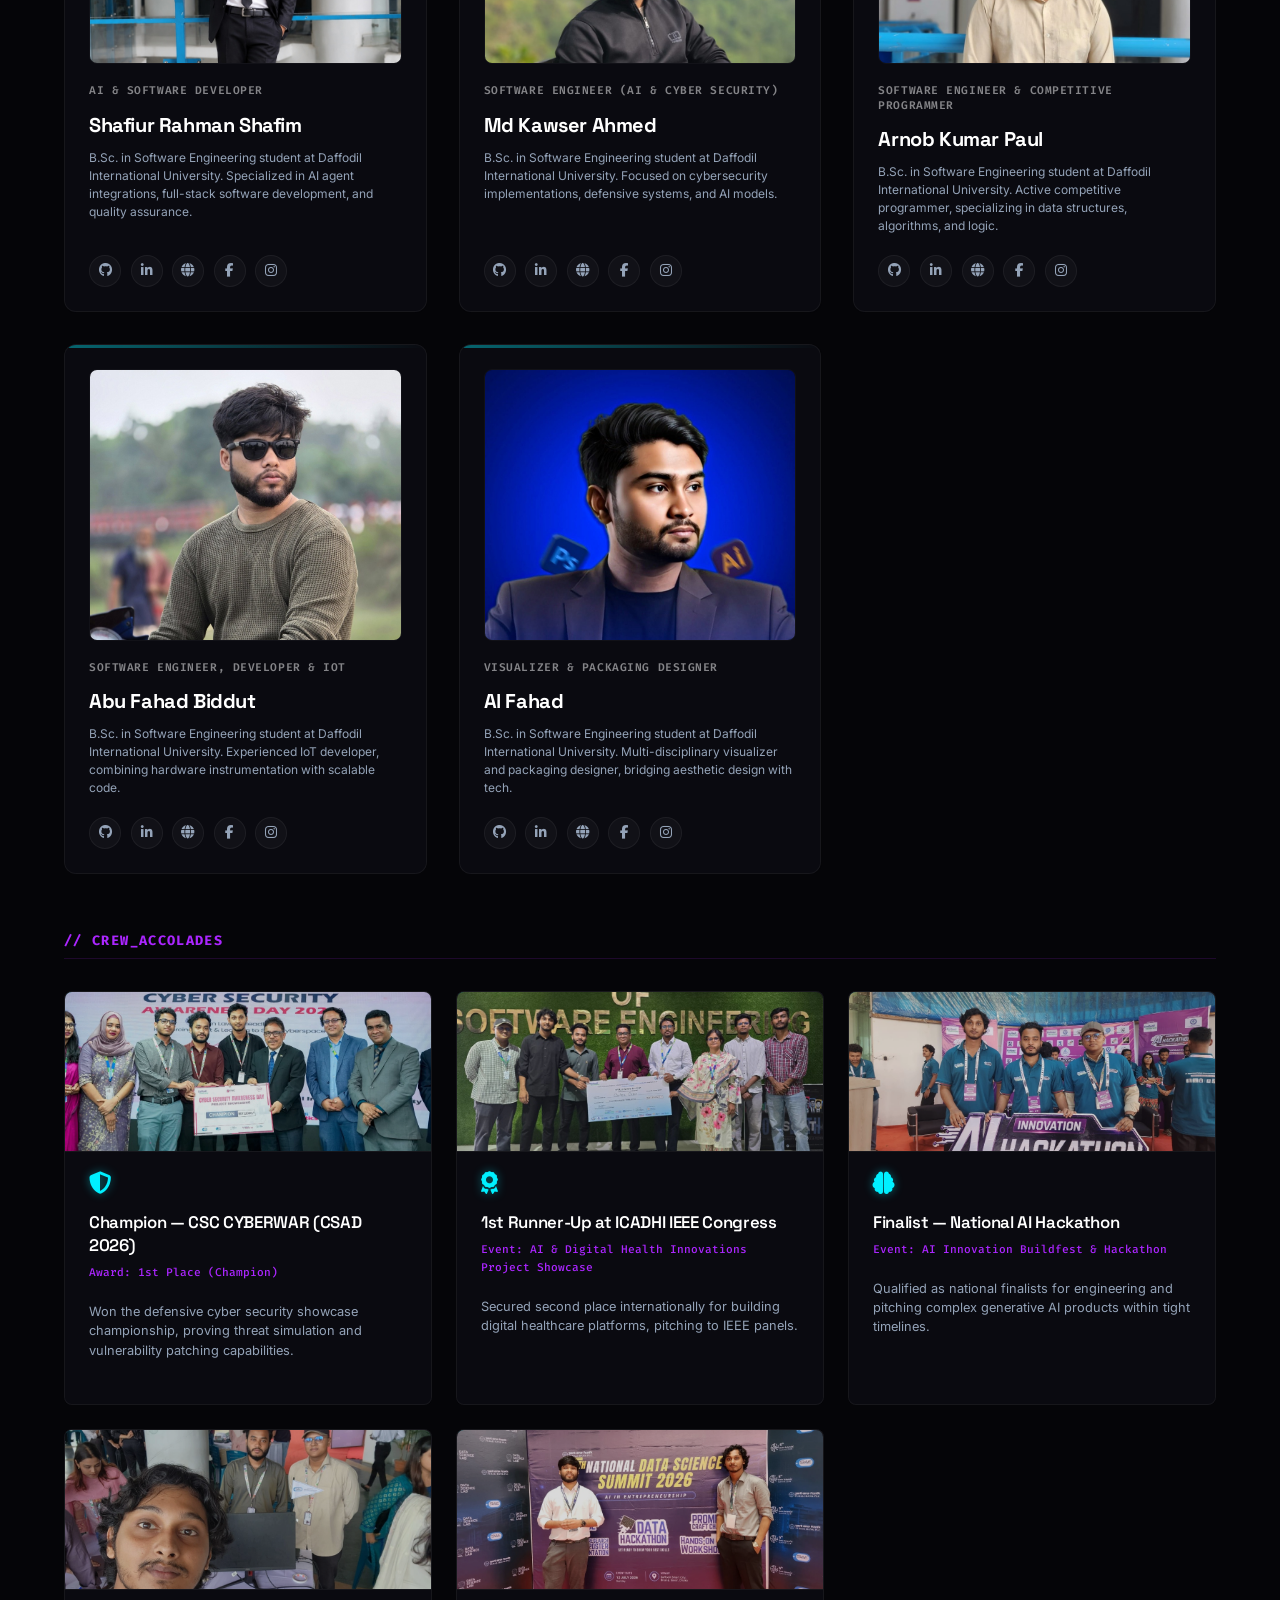
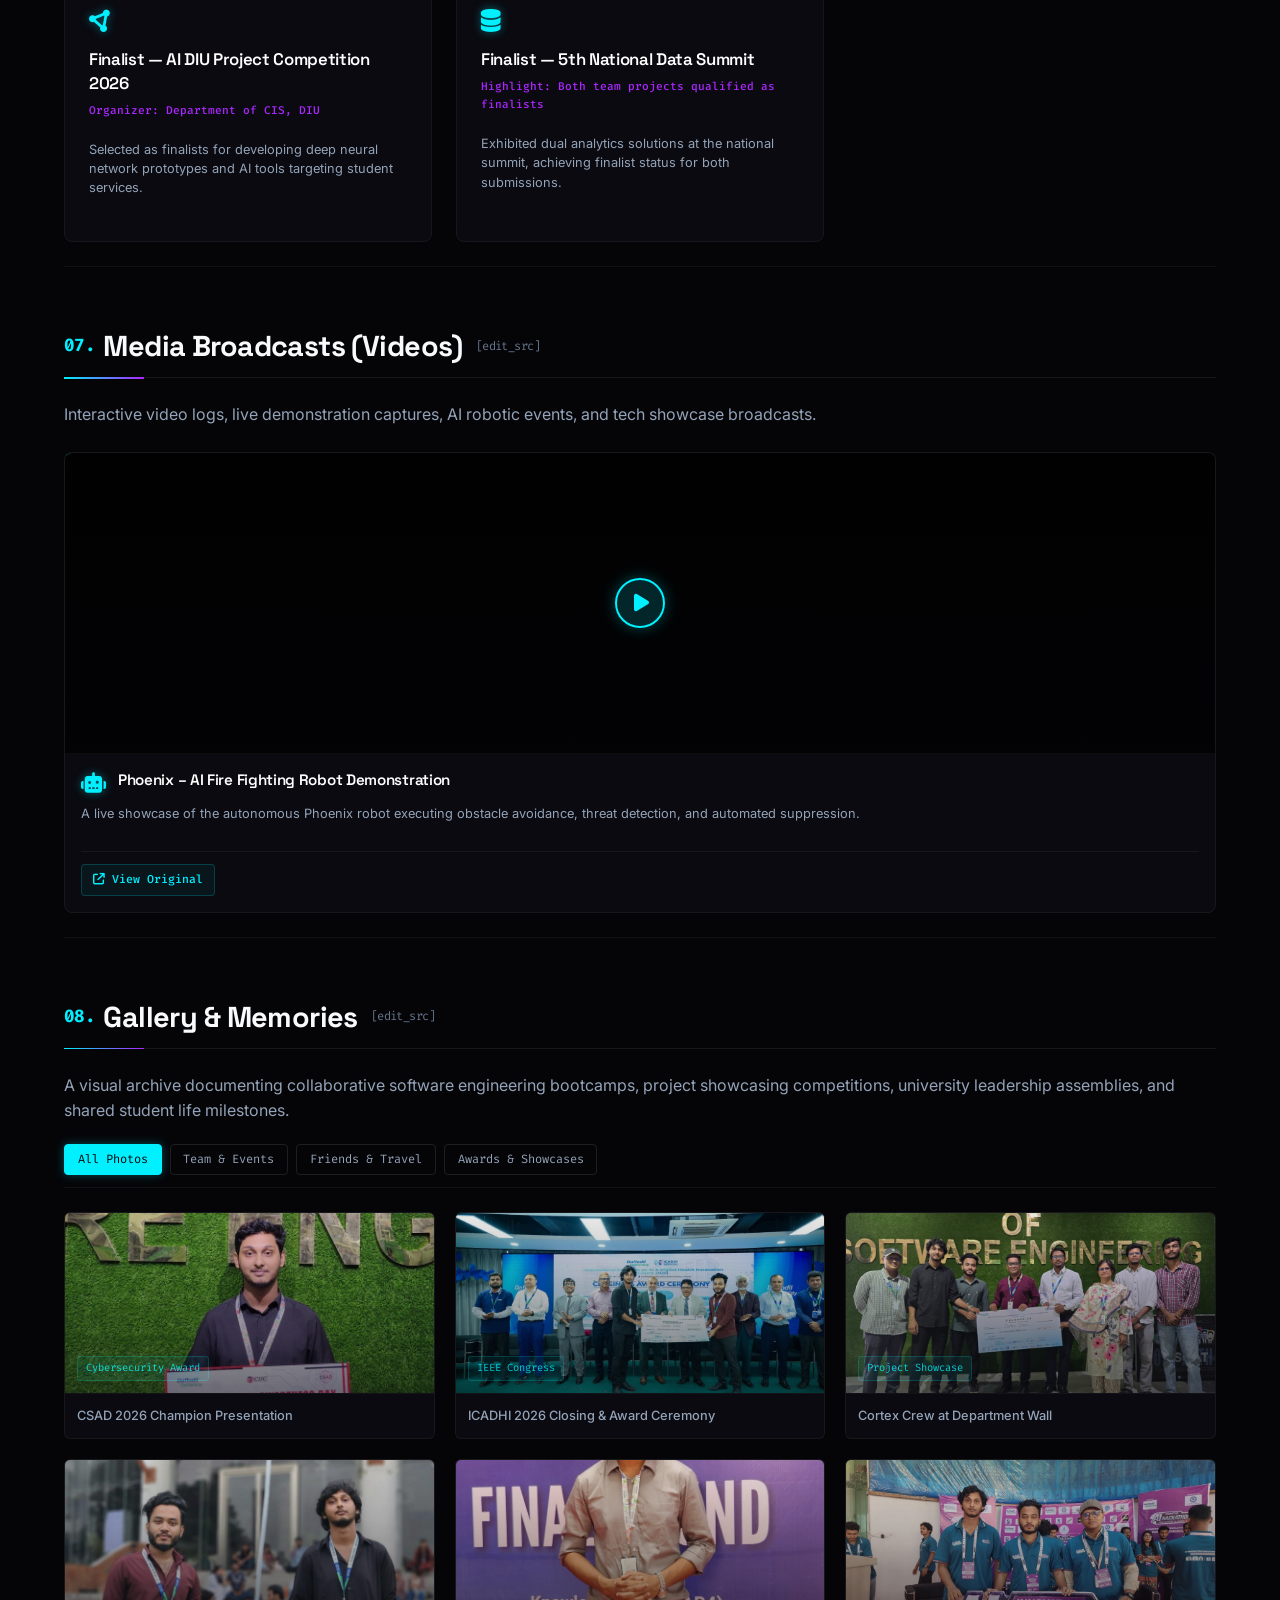
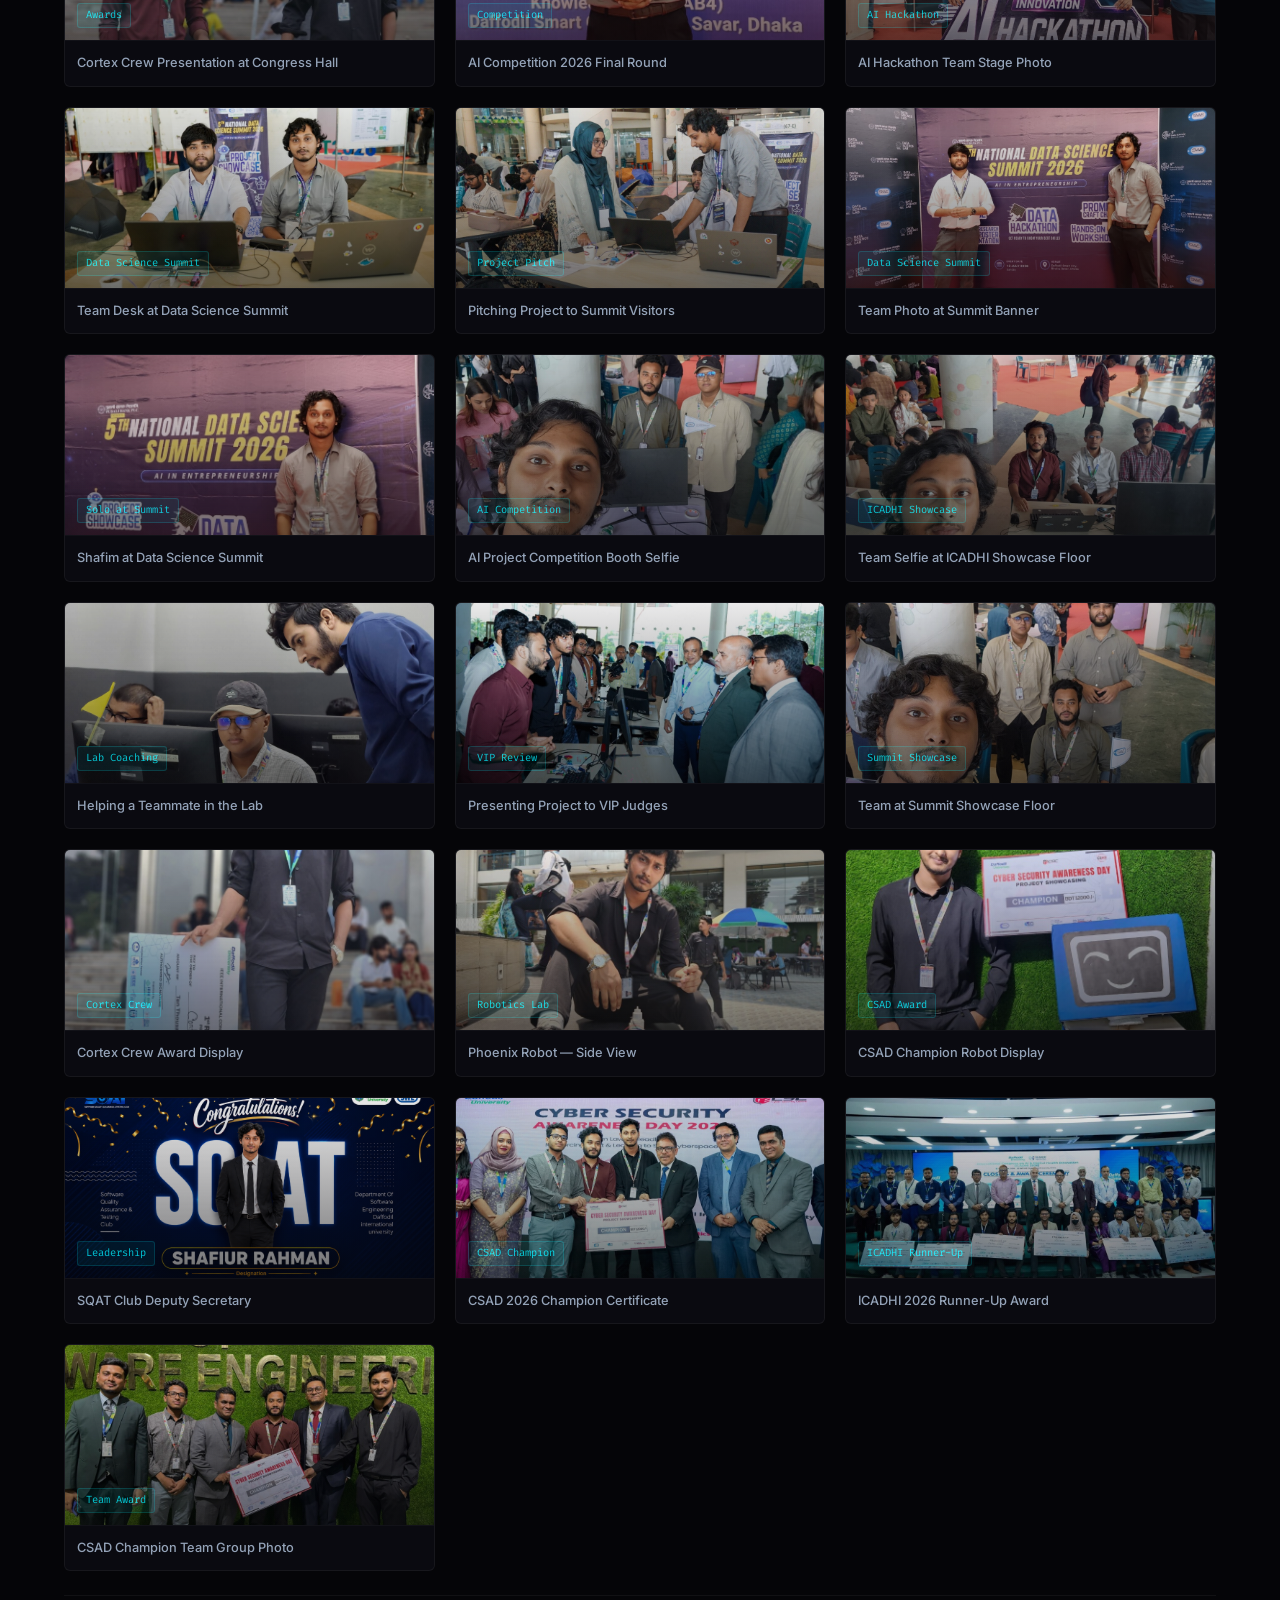
==== commit 33d8eda5: "Add BUP CSE Fest 2026 Hackathon achievement and certificate" ====
--- a/index.html
+++ b/index.html
@@ -902,6 +902,10 @@
                             <div class="carousel-slide" data-index="5" data-src="achievement6.jpg">
                                 <img loading="lazy" src="achievement6.jpg" alt="1st Runner-Up ICADHI IEEE Congress Closing Ceremony" class="carousel-img">
                             </div>
+                            <!-- Slide 7 -->
+                            <div class="carousel-slide" data-index="6" data-src="achievement7.png">
+                                <img loading="lazy" src="achievement7.png" alt="Top 10 Finalist BUP CSE Fest 2026 Hackathon" class="carousel-img">
+                            </div>
                         </div>
                         
                         <!-- Navigation Buttons -->
@@ -917,6 +921,7 @@
                         <span class="indicator-dot" data-slide="3"></span>
                         <span class="indicator-dot" data-slide="4"></span>
                         <span class="indicator-dot" data-slide="5"></span>
+                        <span class="indicator-dot" data-slide="6"></span>
                     </div>
                 </div>
 
@@ -985,8 +990,21 @@
                         </div>
                     </div>
 
-                    <!-- Item 5: Co-Founder Idyllic (2026-Present) -->
+                    <!-- Item 5: BUP CSE Fest 2026 Hackathon -->
                     <div class="timeline-item left-aligned">
+                        <div class="timeline-badge-node" title="Hackathon Finalist">
+                            <i class="fa-solid fa-laptop-code"></i>
+                        </div>
+                        <div class="timeline-date">2026</div>
+                        <div class="timeline-content-card">
+                            <h3 class="timeline-heading"><a href="#" target="_blank" rel="noopener noreferrer">Top 10 Finalist — BUP CSE Fest 2026 Hackathon <i class="fa-solid fa-arrow-up-right-from-square title-link-icon"></i></a></h3>
+                            <p class="timeline-subtext">Team Cortex Crew // Bangladesh University of Professionals</p>
+                            <p class="timeline-desc">Secured a spot among the Top 10 Finalists in the national hackathon competition, demonstrating strong problem-solving and rapid prototyping skills.</p>
+                        </div>
+                    </div>
+
+                    <!-- Item 6: Co-Founder Idyllic (2026-Present) -->
+                    <div class="timeline-item right-aligned">
                         <div class="timeline-badge-node" title="Entrepreneurship">
                             <i class="fa-solid fa-store"></i>
                         </div>
@@ -1024,6 +1042,26 @@
                 </div>
 
                 <div class="certificates-grid">
+                    <!-- Cert New: BUP CSE Fest 2026 Hackathon -->
+                    <div class="cert-card" data-category="development">
+                        <div class="cert-glow-border"></div>
+                        <div class="cert-preview-wrapper">
+                            <img loading="lazy" src="cert_12.png" alt="BUP CSE Fest 2026 Hackathon Finalist Certificate" class="cert-preview-image">
+                            <div class="cert-preview-overlay">
+                                <span class="preview-icon"><i class="fa-solid fa-magnifying-glass-plus"></i></span>
+                            </div>
+                        </div>
+                        <div class="cert-details">
+                            <div class="cert-icon-container">
+                                <i class="fa-solid fa-laptop-code cert-icon"></i>
+                            </div>
+                            <h3 class="cert-title"><a href="#" target="_blank" rel="noopener noreferrer">Top 10 Finalist – BUP CSE Fest Hackathon <i class="fa-solid fa-arrow-up-right-from-square title-link-icon"></i></a></h3>
+                            <p class="cert-issuer">Bangladesh University of Professionals (BUP)</p>
+                            <p class="cert-meta">Performance: Top 10 Finalist</p>
+                        </div>
+                        <div class="cert-date-badge">2026</div>
+                    </div>
+
                     <!-- Cert 1: Champion – CSAD Project Showcase -->
                     <div class="cert-card" data-category="cybersecurity">
                         <div class="cert-glow-border"></div>
